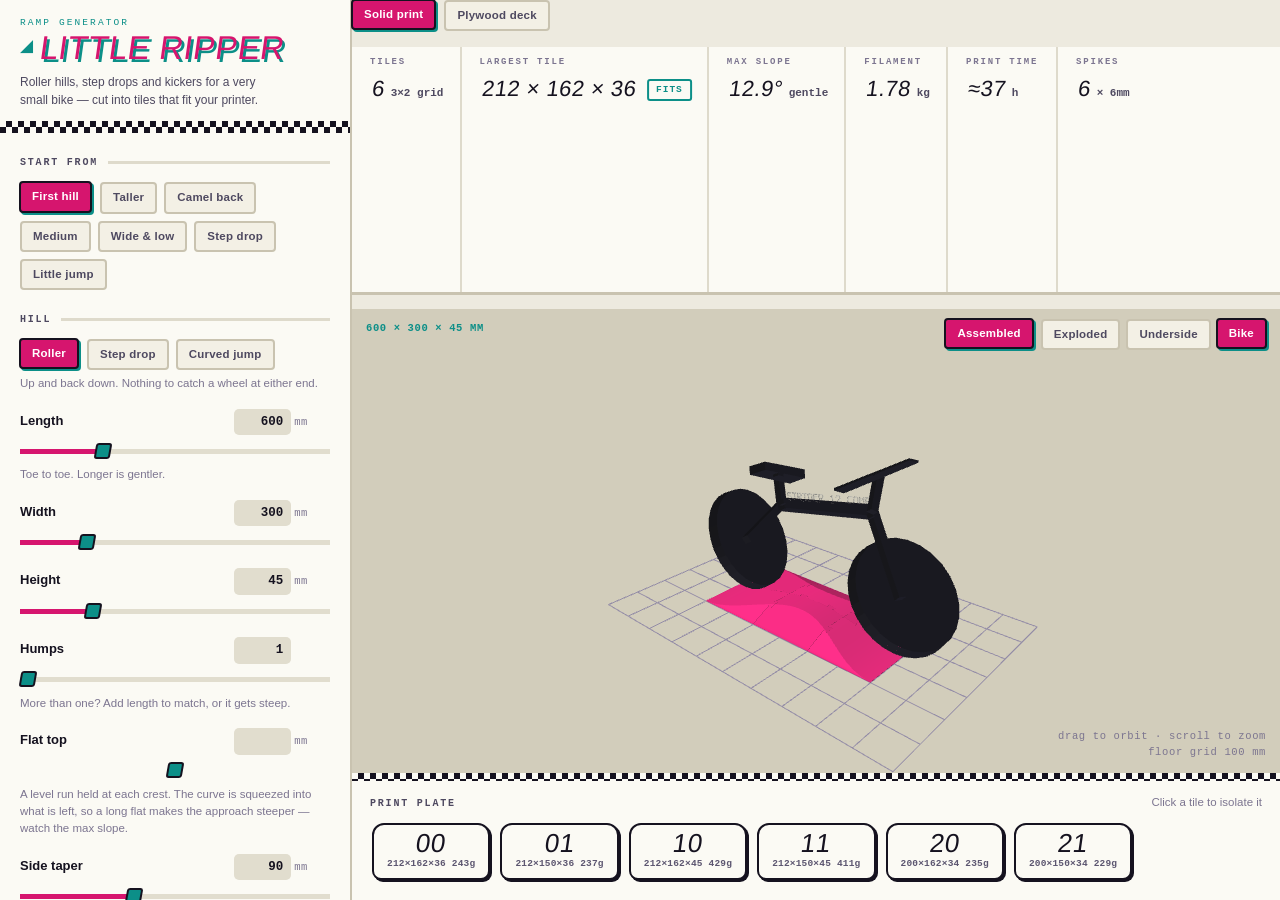
==== docs/index.html @ e75f7b28 "Tighten the joint to 0.12 mm, and save the medium setting Measured on a real print, which beats ever" ====
<!doctype html>
<html lang="en">
<head>
<meta charset="utf-8">
<meta name="viewport" content="width=device-width, initial-scale=1">
<meta name="description" content="Little Ripper: parametric generator for printable balance-bike ramps. Pick your printer, size the ramp, download the STLs.">
<meta name="color-scheme" content="light dark">
<title>Little Ripper &mdash; Ramp Generator</title>
<style>/* ---------------------------------------------------------------- tokens -- */
/* Late-80s freestyle BMX, not synthwave: Haro teal and hot magenta, checkers,
   splatter, heavy italic mastheads with a hard offset shadow. Dark mode is a
   night session under the lights. Light mode is the number plate -- bone white,
   hard black type, the same neons pulled down so they hold on a pale ground. */
:root {
  --ground:#EDEADF; --panel:#FBFAF4; --panel-2:#F3F0E5; --sunk:#E1DDCE;
  --line:#C9C3B0; --line-2:#DEDACB;
  --ink:#15121F; --ink-2:#4E4960; --ink-3:#7C7590;
  --accent:#D6156E; --accent-2:#FF2E88; --on-accent:#FFFFFF;
  --ice:#0C8F88; --zap:#9A6B00; --grape:#6B35D6;
  --ok:#0C8F88; --warn:#9A6B00; --crit:#C8102E;
  --vp-1:#E4E0D2; --vp-2:#D2CDBB;
  --grid:#948DA6;
  --plate:#FBFAF4; --plate-ink:#15121F; --plate-line:#15121F;
  --check-a:#15121F; --check-b:#FBFAF4;
  --shadow:0 2px 0 rgba(21,18,31,.16);
  --hard:3px 3px 0;
  --display:Impact,Haettenschweiler,"Arial Narrow Bold","Arial Black",
            "Franklin Gothic Bold",sans-serif;
  --mono:ui-monospace,SFMono-Regular,"SF Mono",Menlo,Consolas,"Liberation Mono",monospace;
  --sans:-apple-system,BlinkMacSystemFont,"Segoe UI",Roboto,"Helvetica Neue",Arial,sans-serif;
}
@media (prefers-color-scheme:dark) {
  :root:not([data-theme="light"]) {
    --ground:#0E0B18; --panel:#191430; --panel-2:#221B3D; --sunk:#120E22;
    --line:#332A55; --line-2:#251E42;
    --ink:#F2EFFA; --ink-2:#A79EC4; --ink-3:#7A7099;
    --accent:#FF2E88; --accent-2:#FF63A6; --on-accent:#15121F;
    --ice:#25E3D8; --zap:#FFE14D; --grape:#9B6BFF;
    --ok:#25E3D8; --warn:#FFE14D; --crit:#FF3B5C;
    --vp-1:#141026; --vp-2:#08060F;
    --grid:#2E5F6B;
    --plate:#F5F2E6; --plate-ink:#15121F; --plate-line:#15121F;
    --check-a:#FF2E88; --check-b:#25E3D8;
    --shadow:0 2px 0 rgba(0,0,0,.5);
  }
}
:root[data-theme="dark"] {
  --ground:#0E0B18; --panel:#191430; --panel-2:#221B3D; --sunk:#120E22;
  --line:#332A55; --line-2:#251E42;
  --ink:#F2EFFA; --ink-2:#A79EC4; --ink-3:#7A7099;
  --accent:#FF2E88; --accent-2:#FF63A6; --on-accent:#15121F;
  --ice:#25E3D8; --zap:#FFE14D; --grape:#9B6BFF;
  --ok:#25E3D8; --warn:#FFE14D; --crit:#FF3B5C;
  --vp-1:#141026; --vp-2:#08060F;
  --grid:#2E5F6B;
  --plate:#F5F2E6; --plate-ink:#15121F; --plate-line:#15121F;
  --check-a:#FF2E88; --check-b:#25E3D8;
  --shadow:0 2px 0 rgba(0,0,0,.5);
}
:root[data-theme="light"] {
  --ground:#EDEADF; --panel:#FBFAF4; --panel-2:#F3F0E5; --sunk:#E1DDCE;
  --line:#C9C3B0; --line-2:#DEDACB;
  --ink:#15121F; --ink-2:#4E4960; --ink-3:#7C7590;
  --accent:#D6156E; --accent-2:#FF2E88; --on-accent:#FFFFFF;
  --ice:#0C8F88; --zap:#9A6B00; --grape:#6B35D6;
  --ok:#0C8F88; --warn:#9A6B00; --crit:#C8102E;
  --vp-1:#E4E0D2; --vp-2:#D2CDBB;
  --grid:#948DA6;
  --plate:#FBFAF4; --plate-ink:#15121F; --plate-line:#15121F;
  --check-a:#15121F; --check-b:#FBFAF4;
  --shadow:0 2px 0 rgba(21,18,31,.16);
}

:root { color-scheme:light; }
@media (prefers-color-scheme:dark) { :root:not([data-theme="light"]) { color-scheme:dark; } }
:root[data-theme="dark"] { color-scheme:dark; }
:root[data-theme="light"] { color-scheme:light; }

* { box-sizing:border-box; }
body {
  margin:0; background:var(--ground); color:var(--ink);
  font-family:var(--sans); font-size:14px; line-height:1.5;
  -webkit-font-smoothing:antialiased;
}
:focus-visible { outline:2px solid var(--ice); outline-offset:2px; border-radius:2px; }

/* the checkered flag, used as a rule under the masthead and the plate header */
.checks, .brand::after, .plate::before {
  background-image:
    linear-gradient(45deg, var(--check-a) 25%, transparent 25% 75%, var(--check-a) 75%),
    linear-gradient(45deg, var(--check-a) 25%, transparent 25% 75%, var(--check-a) 75%);
  background-size:12px 12px;
  background-position:0 0, 6px 6px;
  background-color:var(--check-b);
}

/* ----------------------------------------------------------------- shell -- */
.app { display:grid; grid-template-columns:352px minmax(0,1fr); height:100dvh; }

.rail {
  background:var(--panel); border-right:2px solid var(--line);
  display:flex; flex-direction:column; min-height:0;
}
.rail-scroll { overflow-y:auto; flex:1; min-height:0; padding:0 20px 24px; }

.brand { padding:16px 20px 0; position:relative; }
.brand::after { content:""; display:block; height:12px; margin:12px -20px 0; }
.brand .eyebrow {
  margin:0; font-family:var(--mono); font-size:9.5px; letter-spacing:.22em;
  text-transform:uppercase; color:var(--ice);
}
.brand h1 {
  margin:1px 0 0; display:flex; align-items:center; gap:7px;
  font-weight:400; line-height:1;
}
.brand h1 .mark { color:var(--ice); font-size:17px; transform:translateY(-2px); }
.brand h1 .word {
  font-family:var(--display); font-size:33px; letter-spacing:.01em;
  text-transform:uppercase; color:var(--accent);
  transform:skewX(-8deg); display:inline-block;
  text-shadow:var(--hard) var(--ice);
}
.brand p:last-child {
  margin:9px 0 0; font-size:12px; color:var(--ink-2); max-width:36ch;
}

/* --------------------------------------------------------------- controls -- */
.group { margin-top:22px; }
.group > h2 {
  margin:0 0 12px; font-family:var(--mono); font-size:10px; font-weight:700;
  letter-spacing:.18em; text-transform:uppercase; color:var(--ink-2);
  display:flex; align-items:center; gap:10px;
}
.group > h2::after {
  content:""; flex:1; height:3px; background:var(--line-2);
}

.ctrl { display:grid; gap:6px; margin-bottom:16px; }
.ctrl-top { display:flex; align-items:baseline; justify-content:space-between; gap:10px; }
.ctrl-top label { font-size:13px; font-weight:600; color:var(--ink); }
.ctrl-val {
  font-family:var(--mono); font-size:12.5px; font-variant-numeric:tabular-nums;
  color:var(--ink-2); display:flex; align-items:baseline; gap:3px;
}
.ctrl-val input {
  width:4.6em; text-align:right; font:inherit; font-weight:700; color:var(--ink);
  background:var(--sunk); border:2px solid transparent; border-radius:5px;
  padding:2px 6px; -moz-appearance:textfield;
}
.ctrl-val input::-webkit-outer-spin-button,
.ctrl-val input::-webkit-inner-spin-button { -webkit-appearance:none; margin:0; }
.ctrl-val input:hover { border-color:var(--line); }
.ctrl-val input:focus { border-color:var(--ice); background:var(--panel); outline:none; }
.ctrl-val .u { color:var(--ink-3); font-size:10.5px; width:3.4em; letter-spacing:.04em; }

input[type=range] {
  -webkit-appearance:none; appearance:none; width:100%; height:20px;
  background:transparent; margin:0; cursor:ew-resize;
}
input[type=range]::-webkit-slider-runnable-track {
  height:5px; border-radius:0;
  background:linear-gradient(to right,var(--accent) var(--fill,50%),var(--sunk) var(--fill,50%));
}
input[type=range]::-moz-range-track { height:5px; background:var(--sunk); }
input[type=range]::-moz-range-progress { height:5px; background:var(--accent); }
input[type=range]::-webkit-slider-thumb {
  -webkit-appearance:none; width:16px; height:16px; margin-top:-6px; border-radius:3px;
  background:var(--ice); border:2px solid var(--ink); transform:skewX(-10deg);
}
input[type=range]::-moz-range-thumb {
  width:14px; height:14px; border-radius:3px; background:var(--ice);
  border:2px solid var(--ink);
}
.hint { font-size:11.5px; color:var(--ink-3); margin:-1px 0 0; }

/* ------------------------------------------------------- stickers / chips -- */
.chips { display:flex; flex-wrap:wrap; gap:7px; }
.chip {
  font:inherit; font-size:11.5px; font-weight:700; letter-spacing:.02em;
  padding:5px 11px; border-radius:4px; cursor:pointer;
  background:var(--panel-2); color:var(--ink-2);
  border:2px solid var(--line);
  transition:transform .08s, background .12s, color .12s, border-color .12s;
}
.chip:hover { background:var(--sunk); color:var(--ink); border-color:var(--ink-3); }
.chip[aria-pressed="true"] {
  background:var(--accent); border-color:var(--ink); color:var(--on-accent);
  box-shadow:2px 2px 0 var(--ice); transform:translate(-1px,-1px);
}

.chip.paint { font-size:11px; padding:5px 10px; }
.chip.paint[aria-pressed="true"] { box-shadow:2px 2px 0 var(--ink); transform:translate(-1px,-1px); }
.swatches { display:flex; gap:8px; flex-wrap:wrap; margin-top:8px; }
.swatch {
  width:27px; height:27px; border-radius:4px; cursor:pointer; padding:0;
  border:2px solid var(--ink); transform:skewX(-10deg);
}
.swatch[aria-pressed="true"] { box-shadow:2px 2px 0 var(--ice); transform:skewX(-10deg) translate(-1px,-1px); }

/* ------------------------------------------------------------------ main -- */
.main { display:grid; grid-template-rows:auto minmax(0,1fr) auto; min-width:0; min-height:0; }
/* Grid items default to min-width:auto, so a wide row of readouts or plates
   would push the whole page wider instead of scrolling inside itself. */
.readouts, .vp, .plate { min-width:0; }
.tiles { min-width:0; }

.readouts {
  display:flex; gap:0; flex-wrap:wrap; align-items:stretch;
  background:var(--panel); border-bottom:3px solid var(--line);
}
.ro { padding:9px 18px 11px; border-right:2px solid var(--line-2); min-width:0; }
.ro:last-child { border-right:0; }
.ro dt {
  font-family:var(--mono); font-size:9px; letter-spacing:.2em; text-transform:uppercase;
  color:var(--ink-3); margin:0 0 2px; font-weight:700;
}
.ro dd {
  margin:0; font-family:var(--display); font-size:22px; letter-spacing:.02em;
  white-space:nowrap; color:var(--ink); transform:skewX(-8deg);
  transform-origin:left bottom;
}
.ro dd .sub {
  font-family:var(--mono); font-size:11px; font-weight:700; color:var(--ink-2);
  letter-spacing:0; margin-left:6px; display:inline-block; transform:skewX(8deg);
}

.tag {
  display:inline-block; font-family:var(--mono); font-size:9.5px; font-weight:700;
  letter-spacing:.1em; text-transform:uppercase; padding:2px 7px; border-radius:3px;
  vertical-align:4px; margin-left:4px; transform:skewX(8deg); border:2px solid currentColor;
}
.tag.ok { color:var(--ok); }
.tag.warn { color:var(--warn); }
.tag.crit { color:var(--on-accent); background:var(--crit); border-color:var(--crit); }

/* -------------------------------------------------------------- viewport -- */
.vp { position:relative; background:linear-gradient(var(--vp-1),var(--vp-2)); min-height:0; }
.vp canvas { display:block; width:100%; height:100%; touch-action:none; }
.vp-tl, .vp-br {
  position:absolute; font-family:var(--mono); font-size:10.5px; color:var(--ink-3);
  pointer-events:none; font-variant-numeric:tabular-nums; letter-spacing:.06em;
}
.vp-tl { top:12px; left:14px; text-transform:uppercase; font-weight:700; color:var(--ice); }
.vp-br { bottom:12px; right:14px; text-align:right; }
.vp-modes { position:absolute; top:10px; right:12px; display:flex; gap:6px; }

/* ---------------------------------------------------------- number plates -- */
.plate {
  background:var(--panel); border-top:3px solid var(--line);
  padding:12px 18px 14px; position:relative;
}
.plate::before { content:""; position:absolute; inset:-3px 0 auto; height:8px; }
.plate-hd {
  display:flex; align-items:baseline; justify-content:space-between; gap:14px;
  margin:6px 0 10px;
}
.plate-hd h2 {
  margin:0; font-family:var(--mono); font-size:10px; letter-spacing:.18em;
  text-transform:uppercase; color:var(--ink-2); font-weight:700;
}
.plate-hd .note { font-size:11.5px; color:var(--ink-3); }
.tiles { display:flex; gap:10px; overflow-x:auto; padding:2px 2px 6px; }

/* a BMX race plate: bone rounded rectangle, hard black edge, big italic number */
.tile {
  flex:0 0 auto; text-align:center; cursor:pointer; font:inherit;
  background:var(--plate); border:2px solid var(--plate-line);
  border-radius:12px 12px 9px 9px;
  padding:5px 13px 7px; display:grid; gap:0; justify-items:center;
  box-shadow:2px 2px 0 var(--plate-line);
  transition:transform .08s, box-shadow .08s;
}
.tile:hover { transform:translate(-1px,-1px); box-shadow:3px 3px 0 var(--plate-line); }
.tile[aria-pressed="true"] {
  box-shadow:3px 3px 0 var(--accent); border-color:var(--accent);
  transform:translate(-1px,-1px);
}
.tile .n {
  font-family:var(--display); font-size:26px; line-height:1.02; color:var(--plate-ink);
  transform:skewX(-8deg); letter-spacing:.02em;
}
.tile .d {
  font-family:var(--mono); font-size:9.5px; font-weight:700; color:#5C5670;
  font-variant-numeric:tabular-nums; white-space:nowrap; letter-spacing:.02em;
}

/* --------------------------------------------------------------- buttons -- */
.actions { display:grid; gap:9px; margin-top:22px; }
.btn {
  font:inherit; font-size:12.5px; font-weight:700; letter-spacing:.03em;
  padding:10px 14px; border-radius:5px; cursor:pointer;
  border:2px solid var(--ink); background:var(--panel-2); color:var(--ink);
  display:flex; align-items:center; justify-content:center; gap:8px;
  box-shadow:2px 2px 0 var(--ink);
  transition:transform .08s, box-shadow .08s, background .12s;
}
.btn:hover { transform:translate(-1px,-1px); box-shadow:3px 3px 0 var(--ink); }
.btn:active { transform:translate(1px,1px); box-shadow:1px 1px 0 var(--ink); }
.btn.primary {
  background:var(--accent); color:var(--on-accent); border-color:var(--ink);
  box-shadow:2px 2px 0 var(--ice);
}
.btn.primary:hover { background:var(--accent-2); box-shadow:3px 3px 0 var(--ice); }
.btn .k {
  font-family:var(--mono); font-size:10px; opacity:.8; letter-spacing:.08em;
  text-transform:uppercase;
}

.foot { font-size:11px; color:var(--ink-3); margin:18px 0 0; line-height:1.55; }
.foot strong { color:var(--warn); }
.foot code {
  font-family:var(--mono); font-size:10.5px; background:var(--sunk);
  padding:1px 4px; border-radius:3px;
}

/* --------------------------------------------------------------- selects -- */
.select {
  width:100%; font:inherit; font-size:12.5px; font-weight:600; color:var(--ink);
  background:var(--panel-2); border:2px solid var(--line); border-radius:5px;
  padding:8px 10px; cursor:pointer;
}
.select:hover { border-color:var(--ink-3); }
.select:focus { border-color:var(--ice); outline:none; }
.ctrl-val .x { color:var(--ink-3); font-size:11px; padding:0 1px; }
.text-in {
  width:100%; font-family:var(--display); font-size:19px; letter-spacing:.04em;
  color:var(--accent); background:var(--sunk); border:2px solid var(--line);
  border-radius:5px; padding:5px 9px; text-transform:uppercase;
}
.text-in:focus { border-color:var(--ice); outline:none; background:var(--panel); }

/* ---------------------------------------------------------------- mobile -- */
@media (max-width:860px) {
  .app { grid-template-columns:1fr; height:auto; }
  .main { order:-1; height:auto; }
  .vp { height:52vh; min-height:300px; }
  .rail { border-right:0; border-top:3px solid var(--line); }
  .rail-scroll { overflow:visible; }
  .readouts { overflow-x:auto; flex-wrap:nowrap; }
  .ro { flex:0 0 auto; }
  .ro.push { margin-left:0; }
  /* the mode chips would sit on top of the dimension label up here */
  .vp-modes { top:auto; bottom:10px; left:12px; right:auto; flex-wrap:wrap; }
  .vp-br { display:none; }
  .brand h1 .word { font-size:29px; }
}
@media (prefers-reduced-motion:reduce) { * { transition:none !important; } }

.build-tabs { margin-bottom:2px; }
</style>
</head>
<body>
<div class="app">
  <aside class="rail">
    <div class="brand">
      <p class="eyebrow">Ramp Generator</p>
      <h1><span class="mark">&#9698;</span><span class="word">Little Ripper</span></h1>
      <p>Roller hills, step drops and kickers for a very small bike &mdash;
         cut into tiles that fit your printer.</p>
    </div>
    <div class="rail-scroll" id="controls"></div>
  </aside>

  <main class="main">
    <div class="chips build-tabs" id="build-tabs">
      <button class="chip" type="button" data-build="solid" aria-pressed="true">Solid print</button>
      <button class="chip" type="button" data-build="deck" aria-pressed="false">Plywood deck</button>
    </div>

    <dl class="readouts">
      <div class="ro"><dt id="ro-tiles-label">Tiles</dt><dd id="ro-tiles">&mdash;</dd></div>
      <div class="ro"><dt id="ro-largest-label">Largest tile</dt><dd id="ro-largest">&mdash;</dd></div>
      <div class="ro"><dt id="ro-slope-label">Max slope</dt><dd id="ro-slope">&mdash;</dd></div>
      <div class="ro"><dt>Filament</dt><dd id="ro-filament">&mdash;</dd></div>
      <div class="ro"><dt>Print time</dt><dd id="ro-time">&mdash;</dd></div>
      <div class="ro"><dt id="ro-spikes-label">Spikes</dt><dd id="ro-spikes">&mdash;</dd></div>
    </dl>

    <div class="vp" id="vp">
      <canvas id="vp-canvas"></canvas>
      <div class="vp-tl" id="vp-dims"></div>
      <div class="vp-modes">
        <button class="chip" type="button" data-mode="assembled" aria-pressed="true">Assembled</button>
        <button class="chip" type="button" data-mode="exploded" aria-pressed="false">Exploded</button>
        <button class="chip" type="button" data-mode="underside" aria-pressed="false">Underside</button>
        <button class="chip" type="button" id="bike-toggle" aria-pressed="true">Bike</button>
      </div>
      <div class="vp-br">drag to orbit &middot; scroll to zoom<br>floor grid 100 mm</div>
    </div>

    <section class="plate">
      <div class="plate-hd">
        <h2>Print plate</h2>
        <span class="note" id="plate-note"></span>
      </div>
      <div class="tiles" id="tiles"></div>
    </section>
  </main>
</div>

<script>// ============================================================================
//  geom.js -- the bikeramp.scad model, reimplemented as a mesh generator.
//
//  The tile is a solid between two height fields over a polygonal footprint, so
//  it needs no CSG. Mesh the footprint on a grid whose lines fall on every
//  dovetail, socket and profile kink; clip the few straddling cells against a
//  single half-plane each; split cells that straddle the fold in the surface;
//  then lift the result. Every cut is computed from geometry the neighbouring
//  cell shares, so the mesh stays watertight.
//
//  Two things are not height fields and are built directly: the socket wall,
//  which is lofted so its bore can follow a helix, and the spike itself.
//
//  Runs in node (module.exports) and in the browser (window.BikeRamp).
// ============================================================================
(function (root) {
  'use strict';

  var DEFAULTS = {
    shape: 'roller',   // 'roller' | 'drop' | 'kicker'
    deck: 150,         // drop only: flat run before the edge
    hillLength: 600, hillWidth: 300, hillHeight: 45, humps: 1,
    bevelRun: 90, edgeLip: 1.2,
    bedX: 250, bedY: 250,      // usable bed, after edge margin
    tabDepth: 12, tabNeck: 18, tabTip: 26, fit: 0.12, minTabH: 10,
    spikeLen: 0,       // ground spike protrusion, mm. 0 = no spike mounts
    flow: 8,           // average volumetric throughput, mm^3/s -- see estimate()
    decal: 'none',     // 'none' | 'text' | 'checker' | 'both'
    decalText: 'LITTLE RIPPER',
    decalRelief: 1.2,  // how far the decal stands proud of the flank, mm
    cell: 8,           // coarsest mesh cell, mm. Refined automatically below
    chord: 0.05        // most a flat facet may sag below the true surface, mm
  };

  // Screw-in ground spikes. The socket carries a real matching thread: its wall
  // is lofted rather than extruded, so the bore radius can follow the helix
  // while its rim still lands exactly on the plan polygon.
  var SPIKE = {
    socketDepth: 11, gon: 24,
    roof: 5,           // material left between socket ceiling and riding surface
    scan: 10,          // grid the tile is searched on for its thickest point
    inset: 30,         // keep clear of tile edges and their dovetails

    minor: 6.5, major: 7.45,       // spike thread: root and crest radius
    clear: 0.25,                   // radial clearance, spike to socket
    pitch: 3.0, studH: 10, lead: 2.5,
    threadLead: 1.5,   // plain bore at the mouth, to start the screw
    threadRelief: 1.5, // plain bore at the far end, so the ceiling closes flat

    chamfer: 1.5, flangeR: 9.0, flangeH: 1.5, coneR: 7.5, tipR: 0.6,
    seg: 72, zStep: 0.25
  };
  // The socket is the spike's own profile pushed out by the clearance, so the
  // two forms are identical and mate at every point.
  SPIKE.socketCrestR = SPIKE.minor + SPIKE.clear;   // bore at its tightest
  SPIKE.socketR      = SPIKE.major + SPIKE.clear;   // groove, and the plain bore

  function threadCrest(th, z) {
    var u = z / SPIKE.pitch - th / (2 * Math.PI);
    u -= Math.floor(u);
    return 1 - Math.abs(2 * u - 1);       // symmetric, so handedness cannot bite
  }
  // Material radius on the spike's stud, tapering out over the first turn so
  // the screw starts easily.
  function spikeRadius(th, z) {
    return SPIKE.minor + (SPIKE.major - SPIKE.minor) *
           Math.min(1, z / SPIKE.lead) * threadCrest(th, z);
  }
  // Bore radius on the socket wall. Plain at both ends so the rim and the
  // ceiling land exactly on the plan polygon.
  function socketRadius(th, z) {
    if (z <= SPIKE.threadLead || z >= SPIKE.socketDepth - SPIKE.threadRelief)
      return SPIKE.socketR;
    return SPIKE.socketCrestR +
           (SPIKE.socketR - SPIKE.socketCrestR) * threadCrest(th, z);
  }

  // --------------------------------------------------------------- decals ---
  // Raised graphics live on the side flanks only. Nothing goes on the riding
  // surface: a relief pattern under a 12" wheel is a bump and a trip edge.
  //
  // A blocky 5x7 stencil keeps every edge axis-aligned, so each one lands on a
  // mesh grid line exactly and the letters come out crisp rather than serrated.
  var FONT = {"A":[".###.","#...#","#...#","#####","#...#","#...#","#...#"],
    "B":["####.","#...#","####.","#...#","#...#","#...#","####."],
    "C":[".####","#....","#....","#....","#....","#....",".####"],
    "D":["####.","#...#","#...#","#...#","#...#","#...#","####."],
    "E":["#####","#....","####.","#....","#....","#....","#####"],
    "F":["#####","#....","####.","#....","#....","#....","#...."],
    "G":[".####","#....","#....","#..##","#...#","#...#",".####"],
    "H":["#...#","#...#","#####","#...#","#...#","#...#","#...#"],
    "I":["#####","..#..","..#..","..#..","..#..","..#..","#####"],
    "J":["####.","...#.","...#.","...#.","...#.","#..#.",".##.."],
    "K":["#...#","#..#.","##...","##...","#.#..","#..#.","#...#"],
    "L":["#....","#....","#....","#....","#....","#....","#####"],
    "M":["#...#","##.##","#.#.#","#...#","#...#","#...#","#...#"],
    "N":["#...#","##..#","#.#.#","#..##","#...#","#...#","#...#"],
    "O":[".###.","#...#","#...#","#...#","#...#","#...#",".###."],
    "P":["####.","#...#","#...#","####.","#....","#....","#...."],
    "Q":[".###.","#...#","#...#","#...#","#.#.#","#..#.",".##.#"],
    "R":["####.","#...#","#...#","####.","#.#..","#..#.","#...#"],
    "S":[".####","#....","#....",".###.","....#","....#","####."],
    "T":["#####","..#..","..#..","..#..","..#..","..#..","..#.."],
    "U":["#...#","#...#","#...#","#...#","#...#","#...#",".###."],
    "V":["#...#","#...#","#...#","#...#","#...#",".#.#.","..#.."],
    "W":["#...#","#...#","#...#","#...#","#.#.#","##.##","#...#"],
    "X":["#...#",".#.#.","..#..","..#..","..#..",".#.#.","#...#"],
    "Y":["#...#",".#.#.","..#..","..#..","..#..","..#..","..#.."],
    "Z":["#####","....#","...#.","..#..",".#...","#....","#####"],
    "0":[".###.","#..##","#.#.#","#.#.#","##..#","#...#",".###."],
    "1":["..#..",".##..","..#..","..#..","..#..","..#..",".###."],
    "2":[".###.","#...#","....#","...#.","..#..",".#...","#####"],
    "3":["####.","....#","....#",".###.","....#","....#","####."],
    "4":["#..#.","#..#.","#..#.","#####","...#.","...#.","...#."],
    "5":["#####","#....","####.","....#","....#","#...#",".###."],
    "6":[".###.","#....","####.","#...#","#...#","#...#",".###."],
    "7":["#####","....#","...#.","..#..",".#...",".#...",".#..."],
    "8":[".###.","#...#","#...#",".###.","#...#","#...#",".###."],
    "9":[".###.","#...#","#...#",".####","....#","....#",".###."],
    " ":[".....",".....",".....",".....",".....",".....","....."],
    "-":[".....",".....",".....","#####",".....",".....","....."],
    ".":[".....",".....",".....",".....",".....",".##..",".##.."],
    "'":["..#..","..#..",".....",".....",".....",".....","....."],
    "!":["..#..","..#..","..#..","..#..","..#..",".....","..#.."]};

  // Decal rectangles in (x, d) where d is distance in from the nearer side, so
  // one list serves both flanks and each reads the right way round from its own
  // side. Returned as [x0, d0, x1, d1].
  function decalRects(p) {
    if (p.decal === 'none' || p.bevelRun <= 0) return [];
    var out = [], L = p.hillLength, B = p.bevelRun;

    if (p.decal === 'checker' || p.decal === 'both') {
      // Two levels only, split either side of the flank: proud squares meet sunk
      // squares directly, with no strip of original surface between them.
      //
      // Butted exactly, four squares would meet at a point with alternating
      // heights, which no surface can close. So the proud squares alone are
      // grown a hair. They then bridge diagonally at each corner, the sunk ones
      // are held apart by that bridge, and the boundary stays a clean curve.
      // Proud squares are listed first, and the lookup takes the first match,
      // so the overlap resolves to proud.
      var sq = Math.max(6, Math.min(14, B * 0.11));
      var d0 = B * 0.08, n = Math.floor(L / sq);
      var pad = (L - n * sq) / 2, e = 0.15;
      var half = p.decalRelief / 2;
      var down = -Math.min(half, Math.max(0, profY(p, d0) - 0.6));
      // Grow the proud squares inward only -- clamped to the band, so its outer
      // edge stays a single clean rectangle. Letting them spill past it leaves
      // 0.15mm slivers of untouched flank along the border.
      var bx0 = pad, bx1 = pad + n * sq, bd0 = d0, bd1 = d0 + 2 * sq;
      var cl = function (v, lo, hi) { return Math.min(hi, Math.max(lo, v)); };
      var ups = [], dns = [], i, r;
      for (i = 0; i < n; i++)
        for (r = 0; r < 2; r++) {
          var a = pad + i * sq, b = d0 + r * sq;
          if ((i + r) % 2 === 0)
            ups.push([cl(a - e, bx0, bx1), cl(b - e, bd0, bd1),
                      cl(a + sq + e, bx0, bx1), cl(b + sq + e, bd0, bd1), half]);
          else
            dns.push([a, b, a + sq, b + sq, down]);
        }
      out = out.concat(ups, dns);
    }

    if (p.decal === 'text' || p.decal === 'both') {
      // One word per line. A single long line has to cross the joints, where
      // it gets trimmed away; stacked words make a compact block that sits
      // inside one tile.
      var words = String(p.decalText || '').toUpperCase().split(/\s+/)
        .map(function (w) {
          return w.split('').filter(function (c) { return FONT[c]; });
        })
        .filter(function (w) { return w.length; });
      if (!words.length) return finishRects(p, out);

      var span = textSpan(p), spanW = span[1] - span[0];
      var lo = p.decal === 'both' ? B * 0.36 : B * 0.26;
      var hiCap = B * 0.82;
      var gap = 2, nl = words.length;
      var rowsTot = nl * 7 + (nl - 1) * gap;
      var units = words.reduce(function (m, w) { return Math.max(m, w.length); }, 0) * 6 - 1;

      // Put the block over the tallest part of the joint-free run, not its
      // middle, and judge the room available from where the block actually
      // lands rather than from the whole run. Measuring the whole run means a
      // short ramp is judged by its toe, and the text sizes itself out of
      // existence -- which it did below about 500 mm.
      var peakX = span[0], peakH = -1, q;
      for (q = 0; q <= 40; q++) {
        var xq = span[0] + spanW * q / 40, hq = profX(p, xq);
        if (hq > peakH) { peakH = hq; peakX = xq; }
      }
      var roomFor = function (w) {
        var mid = Math.min(Math.max(peakX, span[0] + w / 2), span[1] - w / 2);
        var hmin = Infinity;
        for (var k = 0; k <= 12; k++)
          hmin = Math.min(hmin, profX(p, mid - w / 2 + w * k / 12));
        var dFold = B * Math.max(0, Math.min(1,
          (hmin - p.edgeLip) / Math.max(1e-6, p.hillHeight - p.edgeLip)));
        return { mid: mid, hi: Math.min(hiCap, dFold - 2) };
      };

      // A wide block reaches down the ramp towards the toe, where the flank is
      // too short to carry it. Shrinking the block pulls it back over the tall
      // part, which makes more room, which is self-correcting -- so walk the
      // size down and take the largest that actually fits.
      var pxA = Math.min((hiCap - lo) / rowsTot, spanW * 0.9 / units);
      var px = 0, hi = 0, mid = 0;
      for (q = 0; q < 24; q++) {
        var trial = pxA * Math.pow(0.88, q);
        if (trial < 1.0) break;             // finer than this will not print
        var rq = roomFor(units * trial);
        if (rq.hi - lo >= rowsTot * trial) { px = trial; hi = rq.hi; mid = rq.mid; break; }
      }
      if (px <= 0) return finishRects(p, out);

      var base = lo + ((hi - lo) - rowsTot * px) / 2;

      words.forEach(function (w, li) {
        var x0 = mid - ((w.length * 6 - 1) * px) / 2;
        var yl = base + (nl - 1 - li) * (7 + gap) * px;   // first word on top
        w.forEach(function (ch, k) {
          var rows = FONT[ch];
          for (var r = 0; r < 7; r++) {
            var run = -1;
            for (var c = 0; c <= 5; c++) {
              var on = c < 5 && rows[6 - r].charAt(c) === '#';
              if (on && run < 0) run = c;
              if (!on && run >= 0) {
                // grow in x only: a diagonal neighbour then shares a real edge
                // instead of a point, without leaving a sliver between rows
                out.push([x0 + (k * 6 + run) * px - 0.15, yl + r * px,
                          x0 + (k * 6 + c) * px + 0.15,   yl + (r + 1) * px,
                          p.decalRelief]);
                run = -1;
              }
            }
          }
        });
      });
    }
    return finishRects(p, out);
  }

  // The widest run of hill that no joint interrupts, preferring the tallest --
  // lettering on a toe would be clamped flat by the riding surface.
  function textSpan(p) {
    var t = tiling(p), pad = p.tabDepth + 1.5, cuts = [0], i;
    for (i = 1; i < t.nx; i++) cuts.push(i * t.px - pad, i * t.px + pad);
    cuts.push(p.hillLength);
    var best = null;
    for (i = 0; i + 1 < cuts.length; i += 2) {
      var a = cuts[i], b = cuts[i + 1];
      if (b - a < 20) continue;
      var score = profX(p, (a + b) / 2);
      if (!best || score > best.score + 1e-9 ||
          (Math.abs(score - best.score) < 1e-9 && b - a > best.b - best.a))
        best = { a: a, b: b, score: score };
    }
    return best ? [best.a, best.b] : [0, p.hillLength];
  }

  function finishRects(p, out) {
    var B = p.bevelRun;
    // Keep decals out of the joint zone -- the seam itself and the dovetail
    // reach either side of it. Two reasons. Relief on a tab or in a socket
    // fouls the fit; and a block crossing the tile's plan boundary steps the
    // side wall by the relief at a single point, which is a T-junction. The
    // tiles are separate prints with clearance anyway, so a letter spanning a
    // joint would read as broken however it was meshed.
    var t = tiling(p), pad = p.tabDepth + 1.5, cutX = [], cutD = [], i;
    for (i = 1; i < t.nx; i++) cutX.push(i * t.px);
    for (i = 1; i < t.ny; i++) { cutD.push(i * t.py); cutD.push(p.hillWidth - i * t.py); }
    return trimRects(trimRects(out, cutX, 0, pad), cutD, 1, pad);
  }

  // Cut rectangles clear of each seam, dropping slivers.
  function trimRects(rects, cuts, axis, gap) {
    if (!cuts.length) return rects;
    var lo = axis ? 1 : 0, hi = axis ? 3 : 2, out = [];
    rects.forEach(function (r) {
      var parts = [r];
      cuts.forEach(function (c) {
        var next = [];
        parts.forEach(function (q) {
          if (q[hi] <= c - gap || q[lo] >= c + gap) { next.push(q); return; }
          if (q[lo] < c - gap) { var a = q.slice(); a[hi] = c - gap; next.push(a); }
          if (q[hi] > c + gap) { var b = q.slice(); b[lo] = c + gap; next.push(b); }
        });
        parts = next;
      });
      parts.forEach(function (q) { if (q[hi] - q[lo] > 0.4) out.push(q); });
    });
    return out;
  }

  // Height added to the flank at (x,y). Zero everywhere else.
  // Blocks are held in (x, d), d being distance in from the nearer side. The
  // far flank is viewed from the opposite direction, where the run reads the
  // other way, so its lookup is mirrored along the length -- otherwise the
  // lettering comes out backwards on that side.
  function reliefAt(p, x, y) {
    var rects = p._decal;
    if (!rects || !rects.length) return 0;
    var far = y > p.hillWidth / 2;
    var d = far ? p.hillWidth - y : y;
    var u = far ? p.hillLength - x : x;
    for (var i = 0; i < rects.length; i++) {
      var r = rects[i];
      if (u >= r[0] && u <= r[2] && d >= r[1] && d <= r[3]) return r[4];
    }
    return 0;
  }

  // -------------------------------------------------------------- profile ---
  // Three lengthwise profiles. 'roller' comes back down to the ground; 'drop'
  // and 'kicker' both finish at full height, so the far end of the last tile is
  // a vertical face.
  function profX(p, x) {
    var H = p.hillHeight, lip = p.edgeLip, L = p.hillLength, h = H - lip;

    if (p.shape === 'drop') {
      // Smooth rise -- zero slope at the toe and at the deck -- then flat to
      // the edge, where it simply stops.
      var rise = Math.max(1, L - Math.min(p.deck, L * 0.8));
      if (x >= rise) return H;
      var t = Math.min(1, Math.max(0, x / rise));
      return lip + h * 0.5 * (1 - Math.cos(Math.PI * t));
    }

    if (p.shape === 'kicker') {
      // Circular arc, tangent to the ground at the toe, steepest at the lip.
      if (h < 0.01) return lip;
      var R = (L * L + h * h) / (2 * h);
      var xx = Math.min(Math.max(x, 0), L);
      return lip + R - Math.sqrt(Math.max(0, R * R - xx * xx));
    }

    // Roller: a raised cosine, optionally held at its peak to give a flat top.
    // Holding rather than stretching keeps the toe shape and the approach curve
    // intact -- the cosine is simply compressed into what length is left, so a
    // longer flat makes the sides steeper rather than changing their character.
    var lam = L / Math.max(1, p.humps);
    var c = Math.min(Math.max(0, p.crestFlat || 0), lam * 0.8);
    var w = lam - c, u = x - Math.floor(x / lam) * lam;
    var ue = u < w / 2 ? u : (u > w / 2 + c ? u - c : w / 2);
    return lip + h / 2 * (1 - Math.cos(2 * Math.PI * ue / w));
  }
  function profY(p, y) {
    if (p.bevelRun <= 0) return p.hillHeight;
    var t = Math.min(1, Math.max(0, Math.min(y, p.hillWidth - y) / p.bevelRun));
    return p.edgeLip + (p.hillHeight - p.edgeLip) * t;
  }
  function flankAt(p, x, y) { return profY(p, y) + reliefAt(p, x, y); }
  function hAt(p, x, y) { return Math.min(profX(p, x), flankAt(p, x, y)); }
  // Surface height for a piece that carries one relief value throughout.
  function topOf(p, rel, x, y) { return Math.min(profX(p, x), profY(p, y) + rel); }

  // Steepest gradient the rider meets. For a kicker that is the lip, i.e. the
  // takeoff angle; for a drop it is the approach, not the edge itself.
  function maxSlopeDeg(p) {
    var L = p.hillLength, h = p.hillHeight - p.edgeLip, t;
    if (p.shape === 'drop') {
      t = Math.PI * h / (2 * Math.max(1, L - Math.min(p.deck, L * 0.8)));
    } else if (p.shape === 'kicker') {
      if (h < 0.01) return 0;
      var R = (L * L + h * h) / (2 * h);
      t = L / Math.max(1e-9, R - h);
    } else {
      // the cosine is squeezed into (wavelength - flat), so it steepens
      var lam2 = L / Math.max(1, p.humps);
      var c2 = Math.min(Math.max(0, p.crestFlat || 0), lam2 * 0.8);
      t = Math.PI * h / Math.max(1e-9, lam2 - c2);
    }
    return Math.atan(t) * 180 / Math.PI;
  }

  // A flat facet sags below a curved surface by about h''*cell^2/8, so pick the
  // cell from the sharpest curvature in the profile. A long gentle hill stays
  // coarse and fast; a short steep one refines itself.
  function meshCell(p) {
    var e = p.hillLength / 400, k = 0;
    for (var i = 1; i < 400; i++) {
      var x = i * p.hillLength / 400;
      var d2 = Math.abs(profX(p, x + e) - 2 * profX(p, x) + profX(p, x - e)) / (e * e);
      if (d2 > k) k = d2;
    }
    if (k < 1e-9) return p.cell;
    return Math.max(1.5, Math.min(p.cell, Math.sqrt(8 * p.chord / k)));
  }

  // --------------------------------------------------------------- tiling ---
  // Tiles carry a dovetail past their nominal pitch, so the printable span is
  // the bed less one tab. Beds are often oblong (a MK4 is 250x210), so try the
  // tile grid both ways round and keep whichever needs fewer plates.
  function tiling(p) {
    var bx = Math.max(1, p.bedX - p.tabDepth), by = Math.max(1, p.bedY - p.tabDepth);
    var fit = function (a, b) {
      return [Math.max(1, Math.ceil(p.hillLength / a)), Math.max(1, Math.ceil(p.hillWidth / b))];
    };
    var a = fit(bx, by), b = fit(by, bx);
    var turn = b[0] * b[1] < a[0] * a[1];
    var n = turn ? b : a;
    return { nx: n[0], ny: n[1], px: p.hillLength / n[0], py: p.hillWidth / n[1],
             turned: turn };
  }

  function nTabs(span) { return Math.max(1, Math.round(span / 120)); }
  function tabOffsets(span) {
    var n = nTabs(span), out = [];
    for (var k = 0; k < n; k++) out.push((k + 0.5) * span / n);
    return out;
  }
  // Dovetails on a seam at constant x, positioned along y (and vice versa).
  // Skipped where the hill is too thin to make a useful tab.
  function xseamTabs(p, xs, y0, span) {
    return tabOffsets(span).map(function (t) { return y0 + t; })
      .filter(function (q) { return hAt(p, xs, q) >= p.minTabH; });
  }
  function yseamTabs(p, ys, x0, span) {
    return tabOffsets(span).map(function (t) { return x0 + t; })
      .filter(function (q) { return hAt(p, q, ys) >= p.minTabH; });
  }

  // ------------------------------------------------------------- dovetail ---
  function lineIntersect(a, b) {
    var d = a[2] * b[3] - a[3] * b[2];
    var s = ((b[0] - a[0]) * b[3] - (b[1] - a[1]) * b[2]) / d;
    return [a[0] + a[2] * s, a[1] + a[3] * s];
  }
  // Offset a CCW convex polygon outward by g (OpenSCAD's offset(delta=g)).
  function offsetConvexCCW(pts, g) {
    var n = pts.length, lines = [], i;
    for (i = 0; i < n; i++) {
      var a = pts[i], b = pts[(i + 1) % n];
      var dx = b[0] - a[0], dy = b[1] - a[1], L = Math.hypot(dx, dy);
      lines.push([a[0] + (dy / L) * g, a[1] - (dx / L) * g, dx, dy]);
    }
    var out = [];
    for (i = 0; i < n; i++) out.push(lineIntersect(lines[(i - 1 + n) % n], lines[i]));
    return out;
  }

  // A dovetail rooted on a seam. axis 'x' points +X, axis 'y' points +Y.
  // Vertices stay CCW; edges 0 and 2 are always the two slanted flanks.
  function dovetail(p, axis, rootCoord, centre, grow) {
    var n2 = p.tabNeck / 2, t2 = p.tabTip / 2, D = p.tabDepth;
    var pts = [[0, -n2], [D, -t2], [D, t2], [0, n2]];
    if (grow) pts = offsetConvexCCW(pts, grow);
    if (axis === 'y') pts = pts.map(function (q) { return [-q[1], q[0]]; });
    var ox = axis === 'x' ? rootCoord : centre;
    var oy = axis === 'x' ? centre : rootCoord;
    return pts.map(function (q) { return [q[0] + ox, q[1] + oy]; });
  }

  function feature(p, kind, axis, rootCoord, centre, grow) {
    var poly = dovetail(p, axis, rootCoord, centre, grow);
    var xs = poly.map(function (q) { return q[0]; });
    var ys = poly.map(function (q) { return q[1]; });
    // The two flanks mirror across this axis; a grid line on it guarantees each
    // cell is cut by at most one of them.
    var splitAxis = axis === 'x' ? 'y' : 'x';
    var k = splitAxis === 'x' ? 0 : 1;
    var e0 = [poly[0], poly[1]], e2 = [poly[2], poly[3]];
    var m0 = (e0[0][k] + e0[1][k]) / 2, m2 = (e2[0][k] + e2[1][k]) / 2;
    return {
      kind: kind, poly: poly,
      bbox: [Math.min.apply(null, xs), Math.min.apply(null, ys),
             Math.max.apply(null, xs), Math.max.apply(null, ys)],
      splitAxis: splitAxis, splitAt: centre,
      low: m0 < m2 ? e0 : e2,      // flank on the low side of splitAt
      high: m0 < m2 ? e2 : e0
    };
  }

  // ------------------------------------------------------ tile footprint ----
  function tileFeatures(p, t, i, j) {
    var f = [], x0 = i * t.px, x1 = (i + 1) * t.px, y0 = j * t.py, y1 = (j + 1) * t.py;
    if (i < t.nx - 1) xseamTabs(p, x1, y0, t.py).forEach(function (c) {
      f.push(feature(p, 'tab', 'x', x1, c, 0)); });
    if (j < t.ny - 1) yseamTabs(p, y1, x0, t.px).forEach(function (c) {
      f.push(feature(p, 'tab', 'y', y1, c, 0)); });
    if (i > 0) xseamTabs(p, x0, y0, t.py).forEach(function (c) {
      f.push(feature(p, 'socket', 'x', x0, c, p.fit)); });
    if (j > 0) yseamTabs(p, y0, x0, t.px).forEach(function (c) {
      f.push(feature(p, 'socket', 'y', y0, c, p.fit)); });
    return f;
  }

  // ----------------------------------------------------------- half-plane ---
  // Keep the side of directed edge a->b that the CCW interior is on (left),
  // or its complement when cutting a socket away.
  function clipHalf(poly, a, b, keepLeft) {
    if (!poly.length) return poly;
    var s = keepLeft ? 1 : -1;
    var side = function (q) {
      return s * ((b[0] - a[0]) * (q[1] - a[1]) - (b[1] - a[1]) * (q[0] - a[0]));
    };
    var out = [], n = poly.length;
    for (var i = 0; i < n; i++) {
      var c = poly[i], d = poly[(i + 1) % n], sc = side(c), sd = side(d);
      if (sc >= 0) out.push(c);
      if ((sc > 0 && sd < 0) || (sc < 0 && sd > 0)) {
        var u = sc / (sc - sd);
        out.push([c[0] + (d[0] - c[0]) * u, c[1] + (d[1] - c[1]) * u]);
      }
    }
    return out;
  }

  // -------------------------------------------------------- spike sockets ---
  function regularGon(cx, cy, r, n) {
    var pts = [];
    for (var k = 0; k < n; k++) {
      var a = 2 * Math.PI * k / n;
      pts.push([cx + r * Math.cos(a), cy + r * Math.sin(a)]);
    }
    return pts;                                   // CCW
  }

  function pointInConvex(q, poly) {
    for (var i = 0; i < poly.length; i++) {
      var a = poly[i], b = poly[(i + 1) % poly.length];
      if ((b[0] - a[0]) * (q[1] - a[1]) - (b[1] - a[1]) * (q[0] - a[0]) < 0) return false;
    }
    return true;
  }

  // One socket per tile, at the thickest point of the area that clears the tile
  // edges and their dovetails, scanned on a 10 mm grid. The toes are a
  // millimetre or two thick and get none -- the dovetails tie them to the tiles
  // that are pegged down.
  function spikeSpots(p, t, i, j) {
    if (!p.spikeLen) return [];
    var x0 = i * t.px + SPIKE.inset, x1 = (i + 1) * t.px - SPIKE.inset;
    var y0 = j * t.py + SPIKE.inset, y1 = (j + 1) * t.py - SPIKE.inset;
    if (x1 < x0 || y1 < y0) return [];

    var nx = Math.floor((x1 - x0) / SPIKE.scan), ny = Math.floor((y1 - y0) / SPIKE.scan);
    var best = null;
    for (var a = 0; a <= nx; a++) {
      for (var b = 0; b <= ny; b++) {
        var x = x0 + a * SPIKE.scan, y = y0 + b * SPIKE.scan, h = hAt(p, x, y);
        if (!best || h > best[2] + 1e-9) best = [x, y, h];
      }
    }
    return best && best[2] >= SPIKE.socketDepth + SPIKE.roof ? [[best[0], best[1]]] : [];
  }

  function pocketsFor(p, t, i, j) {
    return spikeSpots(p, t, i, j).map(function (c) {
      var poly = regularGon(c[0], c[1], SPIKE.socketR, SPIKE.gon);
      var xs = poly.map(function (q) { return q[0]; });
      var ys = poly.map(function (q) { return q[1]; });
      var edges = poly.map(function (a, k) {
        var b = poly[(k + 1) % poly.length];
        return { a: a, b: b,
                 box: [Math.min(a[0], b[0]), Math.min(a[1], b[1]),
                       Math.max(a[0], b[0]), Math.max(a[1], b[1])] };
      });
      return {
        poly: poly, edges: edges, depth: SPIKE.socketDepth, c: c,
        bbox: [Math.min.apply(null, xs), Math.min.apply(null, ys),
               Math.max.apply(null, xs), Math.max.apply(null, ys)]
      };
    });
  }

  // ------------------------------------------------------------- crease -----
  // h is min(profX, profY), so the surface folds along the curve where the two
  // are equal. A flat triangle cannot span that fold, and because the fold runs
  // diagonally to the grid it comes out serrated. Split every straddling cell
  // along it: each half then lies on one smooth branch.
  //
  // The cut point on a shared edge is interpolated from that edge's endpoints
  // alone, so the neighbouring cell computes an identical point and the surface
  // stays closed.
  function splitAtCrease(p, poly, rel) {
    var g = poly.map(function (q) { return profX(p, q[0]) - (profY(p, q[1]) + rel); });
    var pos = false, neg = false, i, j;
    for (i = 0; i < g.length; i++) {
      if (g[i] > 0) pos = true;
      if (g[i] < 0) neg = true;
    }
    if (!pos || !neg) return null;

    var A = [], B = [];
    for (i = 0; i < poly.length; i++) {
      j = (i + 1) % poly.length;
      if (g[i] >= 0) A.push(poly[i]);
      if (g[i] <= 0) B.push(poly[i]);
      if ((g[i] > 0 && g[j] < 0) || (g[i] < 0 && g[j] > 0)) {
        var t = g[i] / (g[i] - g[j]);
        var c = [poly[i][0] + (poly[j][0] - poly[i][0]) * t,
                 poly[i][1] + (poly[j][1] - poly[i][1]) * t];
        A.push(c); B.push(c);
      }
    }
    // Validate rather than predict: a vertex sitting exactly on the fold, or a
    // fold that doubles back inside one cell, both break a crossing count. If
    // the two halves do not tile the original, leave the cell alone.
    if (A.length < 3 || B.length < 3) return null;
    var ar = Math.abs(area(poly));
    if (Math.abs(Math.abs(area(A)) + Math.abs(area(B)) - ar) > 1e-6 * (ar + 1))
      return null;
    return [A, B];
  }

  // A vertex landing exactly on a cut line gets emitted by both the clip and
  // the split, leaving a repeated point that fans out into a zero-area
  // triangle. Harmless to a slicer, but it puts four faces on an edge and makes
  // the mesh non-manifold, so drop repeats before building anything.
  function dedupe(poly) {
    var Q = 1e4, out = [], i;
    var same = function (a, b) {
      return Math.round(a[0] * Q) === Math.round(b[0] * Q) &&
             Math.round(a[1] * Q) === Math.round(b[1] * Q);
    };
    for (i = 0; i < poly.length; i++)
      if (!out.length || !same(out[out.length - 1], poly[i])) out.push(poly[i]);
    while (out.length > 1 && same(out[0], out[out.length - 1])) out.pop();
    return out;
  }

  function area(poly) {
    var a = 0;
    for (var i = 0; i < poly.length; i++) {
      var b = poly[(i + 1) % poly.length];
      a += poly[i][0] * b[1] - b[0] * poly[i][1];
    }
    return a / 2;
  }

  // ---------------------------------------------------------- grid lines ----
  function gridLines(lo, hi, critical, cell) {
    var vals = critical.filter(function (v) { return v > lo + 1e-9 && v < hi - 1e-9; });
    vals.push(lo, hi);
    vals.sort(function (a, b) { return a - b; });
    var uniq = [vals[0]];
    for (var i = 1; i < vals.length; i++)
      if (vals[i] - uniq[uniq.length - 1] > 1e-7) uniq.push(vals[i]);
    var out = [uniq[0]];
    for (i = 1; i < uniq.length; i++) {
      var a = uniq[i - 1], b = uniq[i], n = Math.max(1, Math.ceil((b - a) / cell));
      for (var k = 1; k <= n; k++) out.push(a + (b - a) * k / n);
    }
    return out;
  }

  // ---------------------------------------------------------------- mesh ----
  function tileMesh(p, t, i, j) {
    var feats = tileFeatures(p, t, i, j);
    var rx0 = i * t.px, rx1 = (i + 1) * t.px, ry0 = j * t.py, ry1 = (j + 1) * t.py;

    var bx0 = rx0, bx1 = rx1, by0 = ry0, by1 = ry1;
    feats.forEach(function (f) {
      if (f.kind !== 'tab') return;
      bx0 = Math.min(bx0, f.bbox[0]); by0 = Math.min(by0, f.bbox[1]);
      bx1 = Math.max(bx1, f.bbox[2]); by1 = Math.max(by1, f.bbox[3]);
    });

    var pockets = pocketsFor(p, t, i, j);
    var cx = [rx0, rx1], cy = [ry0, ry1];
    feats.forEach(function (f) {
      f.poly.forEach(function (q) { cx.push(q[0]); cy.push(q[1]); });
      (f.splitAxis === 'x' ? cx : cy).push(f.splitAt);
    });
    // A line on every socket vertex leaves each cell crossed by at most one of
    // its edges, so the same single-half-plane split works here too.
    pockets.forEach(function (pk) {
      pk.poly.forEach(function (q) { cx.push(q[0]); cy.push(q[1]); });
    });
    // and on the kinks in the profiles themselves
    if (p.bevelRun > 0) { cy.push(p.bevelRun); cy.push(p.hillWidth - p.bevelRun); }
    // decal blocks are axis-aligned, so a line on each edge makes them crisp
    if (p._decal) p._decal.forEach(function (r) {
      cx.push(r[0], r[2], p.hillLength - r[0], p.hillLength - r[2]);
      cy.push(r[1], r[3], p.hillWidth - r[1], p.hillWidth - r[3]);
    });
    if (p.shape === 'drop')
      cx.push(p.hillLength - Math.min(p.deck, p.hillLength * 0.8));
    var xs = gridLines(bx0, bx1, cx, p.cell);
    var ys = gridLines(by0, by1, cy, p.cell);
    // Split at the fold for every relief in play -- flat, proud and sunk.
    var levels = [0];
    (p._decal || []).forEach(function (r) {
      if (levels.indexOf(r[4]) < 0) levels.push(r[4]);
    });

    var pieces = [];
    for (var a = 0; a < xs.length - 1; a++) {
      for (var b = 0; b < ys.length - 1; b++) {
        var x0 = xs[a], x1 = xs[a + 1], y0 = ys[b], y1 = ys[b + 1];
        var mx = (x0 + x1) / 2, my = (y0 + y1) / 2;
        var poly = [[x0, y0], [x1, y0], [x1, y1], [x0, y1]];
        var inside = mx > rx0 && mx < rx1 && my > ry0 && my < ry1;

        for (var k = 0; k < feats.length; k++) {
          var f = feats[k];
          if (mx < f.bbox[0] || mx > f.bbox[2] || my < f.bbox[1] || my > f.bbox[3]) continue;
          var hi = (f.splitAxis === 'x' ? mx : my) > f.splitAt;
          var e = hi ? f.high : f.low;
          if (f.kind === 'tab') { inside = true; poly = clipHalf(poly, e[0], e[1], true); }
        }
        if (!inside) continue;
        for (k = 0; k < feats.length; k++) {
          var g = feats[k];
          if (g.kind !== 'socket') continue;
          if (mx < g.bbox[0] || mx > g.bbox[2] || my < g.bbox[1] || my > g.bbox[3]) continue;
          var hi2 = (g.splitAxis === 'x' ? mx : my) > g.splitAt;
          poly = clipHalf(poly, (hi2 ? g.high : g.low)[0], (hi2 ? g.high : g.low)[1], false);
        }
        if (poly.length < 3) continue;

        var floor = 0, split = null;
        for (k = 0; k < pockets.length; k++) {
          var pk = pockets[k];
          if (mx < pk.bbox[0] || mx > pk.bbox[2] || my < pk.bbox[1] || my > pk.bbox[3])
            continue;
          var cross = pk.edges.filter(function (e) {
            return mx > e.box[0] && mx < e.box[2] && my > e.box[1] && my < e.box[3];
          });
          if (cross.length === 1) { split = { e: cross[0], d: pk.depth }; }
          else if (pointInConvex([mx, my], pk.poly)) { floor = pk.depth; }
          break;
        }

        // Grid lines sit on every decal edge, so a cell is wholly in or out of
        // each block and its centre settles the relief for the whole piece.
        var rel = reliefAt(p, mx, my);
        // Split at the fold for *every* relief level in play, not just this
        // cell's. Near the toes the fold runs through the decal bands, and if
        // each cell split only at its own fold two neighbours would cut their
        // shared edge in different places and tear the mesh open.
        var push = function (q, fl) {
          if (q.length < 3) return;
          var work = [q];
          levels.forEach(function (lv) {
            var next = [];
            work.forEach(function (w) {
              var halves = splitAtCrease(p, w, lv);
              if (!halves) { next.push(w); return; }
              if (halves[0].length >= 3) next.push(halves[0]);
              if (halves[1].length >= 3) next.push(halves[1]);
            });
            work = next;
          });
          work.forEach(function (w) {
            var c = dedupe(w);
            if (c.length >= 3) pieces.push({ poly: c, floor: fl, rel: rel });
          });
        };

        if (split) {
          push(clipHalf(poly, split.e.a, split.e.b, true), split.d);
          push(clipHalf(poly, split.e.a, split.e.b, false), 0);
        } else {
          push(poly, floor);
        }
      }
    }
    return buildSolid(p, pieces, pockets, levels.slice().sort(function (a, b) { return a - b; }));
  }

  // Lift each plan piece onto the height field over its own floor, cap the
  // underside, and wall in whatever a neighbour does not cover: the outside of
  // the tile from floor to surface, and the step wherever two floors differ.
  function buildSolid(p, pieces, pockets, levels) {
    var tris = [], edges = new Map(), Q = 1e4;
    var key = function (x, y) { return Math.round(x * Q) + ':' + Math.round(y * Q); };

    // A triangle with a repeated vertex -- a fan over a duplicated point, a wall
    // whose two heights coincide -- carries an edge and its reverse, so it
    // cancels against itself and can be dropped. Test for that, not for small
    // area: a genuinely thin sliver has three live edges, and deleting it tears
    // a hole in the surface.
    function tri(ax, ay, az, bx, by, bz, cx2, cy2, cz) {
      var q = function (v) { return Math.round(v * 1e4); };
      var A = q(ax) + ',' + q(ay) + ',' + q(az);
      var Bv = q(bx) + ',' + q(by) + ',' + q(bz);
      var C = q(cx2) + ',' + q(cy2) + ',' + q(cz);
      if (A === Bv || Bv === C || C === A) return;
      tris.push(ax, ay, az, bx, by, bz, cx2, cy2, cz);
    }
    // Vertical quad along a->b. Interior lies left of a->b, so this faces out.
    function wall(a, b, za0, zb0, za1, zb1) {
      tri(a[0], a[1], za0, b[0], b[1], zb0, b[0], b[1], zb1);
      tri(a[0], a[1], za0, b[0], b[1], zb1, a[0], a[1], za1);
    }

    // Which socket, if either, this plan edge runs along.
    // Grid lines cut the polygon edges into sub-segments whose ends sit on a
    // chord, inside the circumradius -- so test the whole boundary band, not
    // just the vertices. Getting this wrong leaves some of the rim extruded
    // flat and some lofted, which tears the mesh open.
    function pocketOn(a, b) {
      if (!pockets) return null;
      var inner = SPIKE.socketR * Math.cos(Math.PI / SPIKE.gon) - 0.05;
      var outer = SPIKE.socketR + 0.05;
      var on = function (q, c) {
        var d = Math.hypot(q[0] - c[0], q[1] - c[1]);
        return d >= inner && d <= outer;
      };
      for (var k = 0; k < pockets.length; k++)
        if (on(a, pockets[k].c) && on(b, pockets[k].c)) return pockets[k];
      return null;
    }

    // The socket wall, lofted instead of extruded: each plan point is pushed
    // along its own radius by however much the thread differs from the plain
    // bore. That offset is zero at both ends, so the rim and the ceiling still
    // land exactly on the plan polygon and the mesh stays one closed body.
    function threadWall(pk, a, b, z0, z1) {
      var c = pk.c;
      var ta = Math.atan2(a[1] - c[1], a[0] - c[0]);
      var tb = Math.atan2(b[1] - c[1], b[0] - c[0]);
      var ua = [Math.cos(ta), Math.sin(ta)], ub = [Math.cos(tb), Math.sin(tb)];
      var at = function (q, u, th, z) {
        var d = socketRadius(th, z) - SPIKE.socketR;
        return [q[0] + u[0] * d, q[1] + u[1] * d];
      };
      var zs = [z0], z;
      for (z = z0 + SPIKE.zStep; z < z1 - 1e-9; z += SPIKE.zStep) zs.push(z);
      zs.push(z1);
      for (var k = 0; k < zs.length - 1; k++) {
        var lo = zs[k], hi = zs[k + 1];
        var a0 = at(a, ua, ta, lo), b0 = at(b, ub, tb, lo);
        var a1 = at(a, ua, ta, hi), b1 = at(b, ub, tb, hi);
        tri(a0[0], a0[1], lo, b0[0], b0[1], lo, b1[0], b1[1], hi);
        tri(a0[0], a0[1], lo, b1[0], b1[1], hi, a1[0], a1[1], hi);
      }
    }

    pieces.forEach(function (pc) {
      var poly = pc.poly, f = pc.floor, rel = pc.rel || 0, n = poly.length, i;
      var h = poly.map(function (q) { return topOf(p, rel, q[0], q[1]); });
      // A colour skin's underside follows the flank rather than lying flat, so
      // the floor can be given as a relief level instead of a plane.
      var fr = pc.floorRel;
      var bot = poly.map(function (q) {
        return fr === undefined ? f : topOf(p, fr, q[0], q[1]);
      });
      for (i = 1; i < n - 1; i++) {
        tri(poly[0][0], poly[0][1], h[0],
            poly[i][0], poly[i][1], h[i],
            poly[i + 1][0], poly[i + 1][1], h[i + 1]);                 // surface
        tri(poly[0][0], poly[0][1], bot[0],
            poly[i + 1][0], poly[i + 1][1], bot[i + 1],
            poly[i][0], poly[i][1], bot[i]);                           // underside
      }
      for (i = 0; i < n; i++) {
        var a = poly[i], b = poly[(i + 1) % n];
        var ka = key(a[0], a[1]), kb = key(b[0], b[1]);
        if (ka === kb) continue;
        var rev = kb + '|' + ka;
        if (edges.has(rev)) {
          var o = edges.get(rev);
          edges.delete(rev);
          if (Math.abs(o.f - f) > 1e-9) {          // socket wall
            var lo = f < o.f ? { a: a, b: b, f: f } : { a: o.a, b: o.b, f: o.f };
            var top = Math.max(f, o.f);
            var pk = pocketOn(lo.a, lo.b);
            if (pk) threadWall(pk, lo.a, lo.b, lo.f, top);
            else wall(lo.a, lo.b, lo.f, lo.f, top, top);
          }
          if (Math.abs(o.rel - rel) > 1e-9) {      // decal step, at the surface
            var hh = rel > o.rel ? { a: a, b: b } : { a: o.a, b: o.b };
            var loR = Math.min(rel, o.rel), hiR = Math.max(rel, o.rel);
            // Subdivide at every relief level in between. Where proud, sunk and
            // flat all meet along one line, the tall wall spans what the two
            // shorter ones cover between them; without the split its edge is a
            // T-junction against theirs and the surface will not close.
            var seq = [loR];
            for (var z = 0; z < levels.length; z++)
              if (levels[z] > loR + 1e-9 && levels[z] < hiR - 1e-9) seq.push(levels[z]);
            seq.push(hiR);
            for (z = 0; z + 1 < seq.length; z++)
              wall(hh.a, hh.b,
                   topOf(p, seq[z], hh.a[0], hh.a[1]), topOf(p, seq[z], hh.b[0], hh.b[1]),
                   topOf(p, seq[z + 1], hh.a[0], hh.a[1]),
                   topOf(p, seq[z + 1], hh.b[0], hh.b[1]));
          }
        } else edges.set(ka + '|' + kb, { a: a, b: b, f: f, rel: rel,
                                          fr: fr, ba: bot[i], bb: bot[(i + 1) % n] });
      }
    });

    edges.forEach(function (e) {
      var a = e.a, b = e.b, r = e.rel || 0;
      var z0 = e.fr === undefined ? e.f : e.ba, z1 = e.fr === undefined ? e.f : e.bb;
      wall(a, b, z0, z1, topOf(p, r, a[0], a[1]), topOf(p, r, b[0], b[1]));
    });
    return tris;
  }

  // ------------------------------------------------------- colour bodies ----
  // For AMS printing: a thin skin sitting just under the visible surface of one
  // relief level, following the flank. It overlaps the tile rather than being
  // cut from it -- a slicer resolves overlapping parts of one object in favour
  // of the later part, so the tile itself is unchanged and still prints alone.
  //
  // Top and bottom are the same height field at two levels, so where the riding
  // surface clamps the relief the skin closes to nothing on its own.
  function decalBody(p, t, i, j, rel, skin) {
    var all = p._decal || [];
    if (!all.some(function (r) { return Math.abs(r[4] - rel) < 1e-9; })) return [];
    // Grid lines come from *every* block, not just this level's. The proud
    // blocks are grown, and it is that sliver of overgrowth which holds diagonal
    // sunk squares apart -- without a line on it the two sunk cells meet at a
    // point and the body will not close.
    var foot = [];
    all.forEach(function (r) {
      foot.push([r[0], r[1], r[2], r[3]]);
      foot.push([p.hillLength - r[2], p.hillWidth - r[3],
                 p.hillLength - r[0], p.hillWidth - r[1]]);     // the far flank
    });

    var rx0 = i * t.px, rx1 = (i + 1) * t.px, ry0 = j * t.py, ry1 = (j + 1) * t.py;
    var cx = [rx0, rx1], cy = [ry0, ry1];
    foot.forEach(function (r) { cx.push(r[0], r[2]); cy.push(r[1], r[3]); });
    var xs = gridLines(rx0, rx1, cx, p.cell);
    var ys = gridLines(ry0, ry1, cy, p.cell);

    var pieces = [], a, b, k;
    for (a = 0; a < xs.length - 1; a++) {
      for (b = 0; b < ys.length - 1; b++) {
        var mx = (xs[a] + xs[a + 1]) / 2, my = (ys[b] + ys[b + 1]) / 2;
        // Ask the surface, not the block list. Proud blocks are grown and win
        // where they overlap sunk ones, so the raw lists would hand the sunk
        // body corners it does not actually own -- and corner-touching squares
        // are exactly what will not close.
        if (Math.abs(reliefAt(p, mx, my) - rel) > 1e-9) continue;
        var cell = [[xs[a], ys[b]], [xs[a + 1], ys[b]],
                    [xs[a + 1], ys[b + 1]], [xs[a], ys[b + 1]]];
        var work = [cell];
        [rel, rel - skin].forEach(function (lv) {
          var next = [];
          work.forEach(function (w) {
            var halves = splitAtCrease(p, w, lv);
            if (!halves) { next.push(w); return; }
            if (halves[0].length >= 3) next.push(halves[0]);
            if (halves[1].length >= 3) next.push(halves[1]);
          });
          work = next;
        });
        work.forEach(function (w) {
          var c = dedupe(w);
          if (c.length < 3) return;
          // Where the riding surface clamps the relief, top and bottom collapse
          // onto each other. The faces are not degenerate individually, they are
          // coincident, so nothing downstream catches them -- drop the piece.
          var gx = 0, gy = 0, q;
          for (q = 0; q < c.length; q++) { gx += c[q][0]; gy += c[q][1]; }
          gx /= c.length; gy /= c.length;
          if (topOf(p, rel, gx, gy) - topOf(p, rel - skin, gx, gy) < 1e-6) return;
          pieces.push({ poly: c, floor: 0, rel: rel, floorRel: rel - skin });
        });
      }
    }
    return buildSolid(p, pieces, null, [rel - skin, rel]);
  }

  // The distinct relief levels present, named, for multi-material export.
  function decalLevels(p) {
    var out = [], seen = {};
    (p._decal || []).forEach(function (r) {
      var k = r[4].toFixed(4);
      if (seen[k]) return;
      seen[k] = 1;
      out.push({ rel: r[4],
                 name: r[4] > p.decalRelief * 0.75 ? 'letters'
                     : r[4] > 0 ? 'checker_a' : 'checker_b' });
    });
    return out;
  }

  // ------------------------------------------------------------ measures ----
  function measure(tris) {
    var vol = 0, areaUp = 0, areaDown = 0, areaSide = 0;
    var lo = [Infinity, Infinity, Infinity], hi = [-Infinity, -Infinity, -Infinity];
    for (var i = 0; i < tris.length; i += 9) {
      var ax = tris[i], ay = tris[i + 1], az = tris[i + 2];
      var bx = tris[i + 3], by = tris[i + 4], bz = tris[i + 5];
      var cx = tris[i + 6], cy = tris[i + 7], cz = tris[i + 8];
      vol += (ax * (by * cz - cy * bz) - ay * (bx * cz - cx * bz)
              + az * (bx * cy - cx * by)) / 6;
      var ux = bx - ax, uy = by - ay, uz = bz - az;
      var vx = cx - ax, vy = cy - ay, vz = cz - az;
      var nx = uy * vz - uz * vy, ny = uz * vx - ux * vz, nz = ux * vy - uy * vx;
      var m = Math.hypot(nx, ny, nz);
      if (m > 0) {
        if (nz > 0.7 * m) areaUp += m / 2;
        else if (nz < -0.7 * m) areaDown += m / 2;
        else areaSide += m / 2;
      }
      for (var k = 0; k < 3; k++) {
        var v = [tris[i + k * 3], tris[i + k * 3 + 1], tris[i + k * 3 + 2]];
        for (var d = 0; d < 3; d++) {
          if (v[d] < lo[d]) lo[d] = v[d];
          if (v[d] > hi[d]) hi[d] = v[d];
        }
      }
    }
    return {
      volume: Math.abs(vol), areaUp: areaUp, areaDown: areaDown, areaSide: areaSide,
      size: [hi[0] - lo[0], hi[1] - lo[1], hi[2] - lo[2]], min: lo
    };
  }

  // Filament from the actual shell the slicer will lay down, not a flat fudge
  // factor: top/bottom skins over their own areas, perimeters over the walls,
  // infill through whatever volume is left.
  var PRINT = { layer: 0.28, topLayers: 10, botLayers: 4, walls: 3, lineW: 0.42,
                infill: 0.25, density: 1.24e-3, flow: 8, plateMins: 6, plates: 0 };

  // Time is extruded volume over an average throughput, plus a fixed cost per
  // plate for heat-up, levelling and purge. `flow` is the one number that
  // carries the printer: it is a rough class figure, meant to be corrected from
  // a real slice.
  function estimate(m, print) {
    var s = Object.assign({}, PRINT, print || {});
    var shell = m.areaUp * s.topLayers * s.layer
              + m.areaDown * s.botLayers * s.layer
              + m.areaSide * s.walls * s.lineW;
    shell = Math.min(shell, m.volume);
    var used = shell + Math.max(0, m.volume - shell) * s.infill;
    return {
      volume: used,
      grams: used * s.density,
      hours: used / Math.max(0.1, s.flow) / 3600 + s.plates * s.plateMins / 60
    };
  }

  // ----------------------------------------------------------- spike part ---
  // A lofted tube: rings of radii up the z axis, so the helical thread is just
  // r(theta, z). Printed stud-down, tapering upward, so nothing overhangs.
  function spikeMesh(params) {
    var S = SPIKE, L = (params && params.spikeLen) || 6;
    var zChamf = S.studH, zFlange = zChamf + S.chamfer;
    var zTop = zFlange + S.flangeH, total = zTop + L;
    var inr = S.flangeR * Math.cos(Math.PI / 6);          // hex inradius

    function hexR(th) {
      var a = ((th % (Math.PI / 3)) + Math.PI / 3) % (Math.PI / 3);
      return inr / Math.cos(a - Math.PI / 6);
    }
    var threadR = spikeRadius;
    function rAt(th, z, band) {
      if (band === 'thread') return threadR(th, z);
      if (band === 'chamfer') {
        var t = (z - zChamf) / S.chamfer;
        return (1 - t) * threadR(th, zChamf) + t * hexR(th);
      }
      if (band === 'flange') return hexR(th);
      var u = (z - zTop) / L;
      return S.coneR + (S.tipR - S.coneR) * u;
    }

    var levels = [], z;
    for (z = 0; z < zChamf - 1e-9; z += S.pitch / 12) levels.push([z, 'thread']);
    levels.push([zChamf, 'thread']);
    for (z = zChamf + S.chamfer / 3; z < zFlange - 1e-9; z += S.chamfer / 3)
      levels.push([z, 'chamfer']);
    levels.push([zFlange, 'flange']);
    levels.push([zTop, 'flange']);
    levels.push([zTop, 'cone']);                          // flat step under the spike
    for (z = zTop + L / 8; z < total - 1e-9; z += L / 8) levels.push([z, 'cone']);
    levels.push([total, 'cone']);

    var N = S.seg, tris = [], i, k;
    var ring = levels.map(function (lv) {
      var pts = [];
      for (var a = 0; a < N; a++) {
        var th = 2 * Math.PI * a / N;
        var r = rAt(th, lv[0], lv[1]);
        pts.push([r * Math.cos(th), r * Math.sin(th), lv[0]]);
      }
      return pts;
    });
    function tri(a, b, c) { tris.push(a[0],a[1],a[2], b[0],b[1],b[2], c[0],c[1],c[2]); }

    for (k = 0; k < ring.length - 1; k++)
      for (i = 0; i < N; i++) {
        var j = (i + 1) % N;
        tri(ring[k][i], ring[k][j], ring[k + 1][j]);
        tri(ring[k][i], ring[k + 1][j], ring[k + 1][i]);
      }
    var bot = [0, 0, 0], top = [0, 0, total], last = ring[ring.length - 1];
    for (i = 0; i < N; i++) {
      var j2 = (i + 1) % N;
      tri(bot, ring[0][j2], ring[0][i]);                  // faces -z
      tri(top, last[i], last[j2]);                        // faces +z
    }
    return tris;
  }

  // ------------------------------------------------------------- export ----
  function stlBinary(tris, off) {
    var n = tris.length / 9, buf = new ArrayBuffer(84 + n * 50), dv = new DataView(buf);
    var enc = 'bikeramp';
    for (var c = 0; c < enc.length; c++) dv.setUint8(c, enc.charCodeAt(c));
    dv.setUint32(80, n, true);
    var p = 84;
    for (var i = 0; i < tris.length; i += 9) {
      var ax=tris[i],ay=tris[i+1],az=tris[i+2],bx=tris[i+3],by=tris[i+4],bz=tris[i+5],
          cx=tris[i+6],cy=tris[i+7],cz=tris[i+8];
      var ux=bx-ax,uy=by-ay,uz=bz-az,vx=cx-ax,vy=cy-ay,vz=cz-az;
      var nx=uy*vz-uz*vy, ny=uz*vx-ux*vz, nz=ux*vy-uy*vx;
      var m=Math.hypot(nx,ny,nz)||1;
      dv.setFloat32(p,nx/m,true); dv.setFloat32(p+4,ny/m,true); dv.setFloat32(p+8,nz/m,true);
      p += 12;
      for (var v = 0; v < 3; v++) {
        dv.setFloat32(p, tris[i+v*3]-off[0], true);
        dv.setFloat32(p+4, tris[i+v*3+1]-off[1], true);
        dv.setFloat32(p+8, tris[i+v*3+2]-off[2], true);
        p += 12;
      }
      dv.setUint16(p, 0, true); p += 2;
    }
    return new Uint8Array(buf);
  }

  var CRC = (function () {
    var t = new Int32Array(256);
    for (var i = 0; i < 256; i++) {
      var c = i;
      for (var k = 0; k < 8; k++) c = c & 1 ? 0xEDB88320 ^ (c >>> 1) : c >>> 1;
      t[i] = c;
    }
    return function (b) {
      var c = -1;
      for (var i = 0; i < b.length; i++) c = (c >>> 8) ^ t[(c ^ b[i]) & 255];
      return (c ^ -1) >>> 0;
    };
  })();

  // Store-only ZIP. STL is already dense; compression would buy little.
  function zip(files) {
    var parts = [], central = [], offset = 0, enc = new TextEncoder();
    files.forEach(function (f) {
      var name = enc.encode(f.name), crc = CRC(f.data), n = f.data.length;
      var h = new Uint8Array(30 + name.length), d = new DataView(h.buffer);
      d.setUint32(0, 0x04034b50, true); d.setUint16(4, 20, true);
      d.setUint32(14, crc, true); d.setUint32(18, n, true); d.setUint32(22, n, true);
      d.setUint16(26, name.length, true);
      h.set(name, 30);
      parts.push(h, f.data);

      var cd = new Uint8Array(46 + name.length), c = new DataView(cd.buffer);
      c.setUint32(0, 0x02014b50, true); c.setUint16(4, 20, true); c.setUint16(6, 20, true);
      c.setUint32(16, crc, true); c.setUint32(20, n, true); c.setUint32(24, n, true);
      c.setUint16(28, name.length, true); c.setUint32(42, offset, true);
      cd.set(name, 46);
      central.push(cd);
      offset += h.length + n;
    });
    var csize = central.reduce(function (s, c) { return s + c.length; }, 0);
    var end = new Uint8Array(22), e = new DataView(end.buffer);
    e.setUint32(0, 0x06054b50, true);
    e.setUint16(8, files.length, true); e.setUint16(10, files.length, true);
    e.setUint32(12, csize, true); e.setUint32(16, offset, true);
    return new Blob(parts.concat(central, [end]), { type: 'application/zip' });
  }


  // ----------------------------------------------------------------- api ----
  function build(params) {
    var q = params || {};
    var p = Object.assign({}, DEFAULTS, q);
    if (q.maxPrint != null) {        // convenience alias for a square bed
      if (q.bedX == null) p.bedX = q.maxPrint;
      if (q.bedY == null) p.bedY = q.maxPrint;
    }
    p._decal = decalRects(p);
    p.cell = meshCell(p);
    var t = tiling(p);
    var tiles = [], total = { volume: 0, areaUp: 0, areaDown: 0, areaSide: 0 };
    for (var i = 0; i < t.nx; i++) {
      for (var j = 0; j < t.ny; j++) {
        var tris = tileMesh(p, t, i, j);
        var m = measure(tris);
        tiles.push({ i: i, j: j, name: 'tile_' + i + j, tris: tris, m: m,
                     spots: spikeSpots(p, t, i, j),
                     origin: [i * t.px, j * t.py] });
        total.volume += m.volume; total.areaUp += m.areaUp;
        total.areaDown += m.areaDown; total.areaSide += m.areaSide;
      }
    }
    var biggest = tiles.reduce(function (a, b) {
      return Math.max(b.m.size[0], b.m.size[1]) > Math.max(a.m.size[0], a.m.size[1]) ? b : a;
    });
    // A tile can be turned on the plate, so compare long-to-long, short-to-short.
    var tw = Math.max(biggest.m.size[0], biggest.m.size[1]);
    var th = Math.min(biggest.m.size[0], biggest.m.size[1]);
    var bw = Math.max(p.bedX, p.bedY), bh = Math.min(p.bedX, p.bedY);
    return {
      params: p, tiling: t, tiles: tiles, total: total,
      slope: maxSlopeDeg(p),
      slopeLabel: p.shape === 'kicker' ? 'Takeoff'
                : p.shape === 'drop' ? 'Approach' : 'Max slope',
      biggest: biggest,
      spikes: tiles.reduce(function (n, q) { return n + q.spots.length; }, 0),
      fits: tw <= bw + 1e-6 && th <= bh + 1e-6,
      // fits, but only if you rotate it on the bed
      turn: !(biggest.m.size[0] <= p.bedX + 1e-6 && biggest.m.size[1] <= p.bedY + 1e-6),
      over: Math.max(tw - bw, th - bh),
      estimate: estimate(total, { flow: p.flow, plates: tiles.length })
    };
  }

  var api = { DEFAULTS: DEFAULTS, PRINT: PRINT, build: build, tiling: tiling,
              hAt: hAt, profX: profX, profY: profY, maxSlopeDeg: maxSlopeDeg,
              measure: measure, estimate: estimate, tileMesh: tileMesh,
              stlBinary: stlBinary, zip: zip,
              SPIKE: SPIKE, spikeSpots: spikeSpots, spikeMesh: spikeMesh,
              socketRadius: socketRadius, spikeRadius: spikeRadius,
              decalRects: decalRects, reliefAt: reliefAt, decalBody: decalBody,
              decalLevels: decalLevels,
              threadCrest: threadCrest,
              xseamTabs: xseamTabs, yseamTabs: yseamTabs, FONT: FONT };

  if (typeof module === 'object' && module.exports) module.exports = api;
  else root.BikeRamp = api;
})(this);
</script>
<script>// ---------------------------------------------------------------------------
//  deck.js -- deck-on-ribs construction.
//
//  Instead of printing the ramp as a solid, print only transverse ribs and bend
//  a plywood sheet over them. The sheet becomes the riding surface, which
//  deletes the printed top skin -- and on a solid hill the top skin alone is
//  roughly half the filament.
//
//  With square sides there is no cross-slope, so a rib's top edge is level all
//  the way across. Each rib is therefore a simple prism: a quadrilateral in the
//  x-z plane (flat on the ground, top face tilted to the local slope so the
//  sheet seats on it) swept across the width.
//
//  The sheet is the structure. Screwed down at every rib it ties them upright
//  and holds their spacing, the way a skate ramp's deck does.
//
//  Runs in node (module.exports) and in the browser (window.BikeRampDeck).
// ---------------------------------------------------------------------------
(function (root) {
  'use strict';

  var BR = (typeof module === 'object' && module.exports)
    ? require('./geom.js') : root.BikeRamp;

  var DEFAULTS = {
    hillLength: 1100,     // mm, whole run
    hillWidth: 250,       // mm, across -- also the sheet width
    hillHeight: 35,       // mm, at the crest, to the top of the SHEET
    humps: 2,
    crestFlat: 0,         // mm of flat held at each crest
    sheet: 3.175,         // mm, 1/8 inch plywood
    maxSpan: 108,         // mm, the sag limit for that sheet under a wheel
    ribThick: 12,         // mm, so a screw has real material either side of it
    screwsPerRib: 3,
    baseH: 6,             // mm, base strip height -- the bottom plane
    baseW: 20,            // mm, base strip width
    tenon: 4,             // mm, how far a rib foot drops into a strip
    fit: 0.25,            // mm, slop per side on tenon and mortise
    endRun: 80,           // mm, threshold run-in; it climbs the base too
    baseCount: 3,         // longitudinal strips across the width
    channelW: 16,         // mm, width of the edge channel the sheet slides into
    grooveDepth: 8,       // mm, how far the sheet's edge sits inside it
    channelCap: 4,        // mm of material over the sheet, holding it down
    channelWall: 5,       // mm spine thickness -- the rest is hollowed out
    channelFoot: 2,       // mm tall foot, for a stable base on the ground
    plyClear: 0.5,        // mm, slip fit so the sheet actually slides
    bedX: 250,            // mm, usable bed -- caps the base segment length
    bedY: 250
  };

  function prof(p, x) {
    return BR.profX({ shape: 'roller', humps: p.humps, hillLength: p.hillLength,
                      hillHeight: p.hillHeight, edgeLip: 1.2, bevelRun: 0,
                      deck: 0, crestFlat: p.crestFlat || 0 }, x);
  }
  // The ramp surface is the top of the SHEET, so a rib stops short of it by one
  // sheet thickness measured perpendicular -- a slightly larger drop vertically.
  function slope(p, x) {
    var d = 0.5;
    return Math.atan2(prof(p, x + d) - prof(p, x - d), 2 * d);
  }
  function ribTop(p, x) {
    return prof(p, x) - p.sheet / Math.cos(slope(p, x));
  }

  function mesh() {
    var t = [];
    return {
      tris: t,
      tri: function (a, b, c) {
        t.push(a[0],a[1],a[2], b[0],b[1],b[2], c[0],c[1],c[2]);
      },
      quad: function (a, b, c, d) { this.tri(a,b,c); this.tri(a,c,d); }
    };
  }

  // Ear clipping, so a slotted outline can be a single solid rather than a pile
  // of overlapping boxes. The outlines here are rectilinear and simple, which
  // is the case ear clipping handles without fuss.
  function area2(poly) {
    var a = 0, n = poly.length, i;
    for (i = 0; i < n; i++) {
      var j = (i + 1) % n;
      a += poly[i][0] * poly[j][1] - poly[j][0] * poly[i][1];
    }
    return a;
  }
  function inTri(px, py, a, b, c) {
    var d = (b[1]-c[1])*(a[0]-c[0]) + (c[0]-b[0])*(a[1]-c[1]);
    if (Math.abs(d) < 1e-12) return false;
    var u = ((b[1]-c[1])*(px-c[0]) + (c[0]-b[0])*(py-c[1])) / d;
    var v = ((c[1]-a[1])*(px-c[0]) + (a[0]-c[0])*(py-c[1])) / d;
    return u > 1e-9 && v > 1e-9 && u + v < 1 - 1e-9;
  }
  function earClip(poly) {
    var pts = poly.slice();
    if (area2(pts) < 0) pts.reverse();              // work counter-clockwise
    var idx = pts.map(function (_, i) { return i; }), out = [], guard = 0;
    while (idx.length > 3 && guard++ < 5000) {
      var clipped = false;
      for (var i = 0; i < idx.length; i++) {
        var ia = idx[(i + idx.length - 1) % idx.length],
            ib = idx[i], ic = idx[(i + 1) % idx.length];
        var a = pts[ia], b = pts[ib], c = pts[ic];
        var cross = (b[0]-a[0])*(c[1]-a[1]) - (b[1]-a[1])*(c[0]-a[0]);
        if (cross <= 1e-12) continue;               // reflex or collinear
        var ok = true;
        for (var k = 0; k < idx.length && ok; k++) {
          var m = idx[k];
          if (m === ia || m === ib || m === ic) continue;
          if (inTri(pts[m][0], pts[m][1], a, b, c)) ok = false;
        }
        if (!ok) continue;
        out.push([ia, ib, ic]);
        idx.splice(i, 1);
        clipped = true;
        break;
      }
      if (!clipped) break;
    }
    if (idx.length === 3) out.push([idx[0], idx[1], idx[2]]);
    return { pts: pts, tris: out };
  }

  // Sweep a section polygon along one axis. `map(u, v, w)` places a section
  // point (u,v) at sweep position w into world x/y/z.
  function extrude(poly, w0, w1, map) {
    // Clipping a foot flush with a cut edge leaves a repeated vertex, which
    // turns into zero-area faces and a non-manifold shell. Drop them first.
    var clean = [], j;
    for (j = 0; j < poly.length; j++) {
      var q0 = poly[j], q1 = clean.length ? clean[clean.length - 1] : null;
      if (q1 && Math.abs(q0[0] - q1[0]) < 1e-7 && Math.abs(q0[1] - q1[1]) < 1e-7) continue;
      clean.push(q0);
    }
    while (clean.length > 2) {
      var a0 = clean[0], b0 = clean[clean.length - 1];
      if (Math.abs(a0[0] - b0[0]) < 1e-7 && Math.abs(a0[1] - b0[1]) < 1e-7) clean.pop();
      else break;
    }
    var e = earClip(clean), pts = e.pts, m = mesh(), i;
    var A = pts.map(function (q) { return map(q[0], q[1], w0); });
    var B = pts.map(function (q) { return map(q[0], q[1], w1); });
    e.tris.forEach(function (t) {
      m.tri(A[t[0]], A[t[2]], A[t[1]]);
      m.tri(B[t[0]], B[t[1]], B[t[2]]);
    });
    for (i = 0; i < pts.length; i++) {
      var j = (i + 1) % pts.length;
      m.quad(A[i], A[j], B[j], B[i]);
    }
    return m.tris;
  }

  // Polygon in the x-z plane swept from y0 to y1. Convex here, so a fan works.
  function prism(poly, y0, y1) {
    var m = mesh(), i, n = poly.length;
    var A = poly.map(function (q) { return [q[0], y0, q[1]]; });
    var B = poly.map(function (q) { return [q[0], y1, q[1]]; });
    for (i = 1; i + 1 < n; i++) { m.tri(A[0], A[i+1], A[i]); m.tri(B[0], B[i], B[i+1]); }
    for (i = 0; i < n; i++) {
      var j = (i + 1) % n;
      m.tri(A[i], A[j], B[j]); m.tri(A[i], B[j], B[i]);
    }
    return m.tris;
  }

  // Where the two base strips run along the length.
  function ribSpan(p) { return [p.channelW, p.hillWidth - p.channelW]; }
  function sheetSpan(p) {
    var inset = p.channelW - p.grooveDepth;
    return [inset, p.hillWidth - inset];
  }

  function baseYs(p) {
    var n = Math.max(2, p.baseCount || 3);
    var rs = ribSpan(p), usable = rs[1] - rs[0];
    var a = rs[0] + Math.max(10, usable * 0.08);
    var travel = Math.max(0, (rs[1] - Math.max(10, usable * 0.08)) - a - p.baseW);
    var out = [], i;
    for (i = 0; i < n; i++) {
      var s = a + travel * i / (n - 1);
      out.push([s, s + p.baseW]);
    }
    return out;
  }

  // Rib section in the y-z plane, swept across the rib's thickness. The feet
  // drop through the base strips: a mortise and tenon, not a plate balanced on
  // edge. That is what fixes the spacing and stops the frame racking before
  // the plywood is anywhere near it.
  function ribSection(p, h, y0, y1) {
    var ys = baseYs(p), t = p.tenon, f = p.fit;
    var pts = [[y0, 0]], i;
    for (i = 0; i < ys.length; i++) {
      // clip each foot to this segment, so a split rib keeps the feet it owns
      var a = Math.max(y0, ys[i][0] + f), b = Math.min(y1, ys[i][1] - f);
      if (b - a < 1) continue;
      pts.push([a, 0], [a, -t], [b, -t], [b, 0]);
    }
    pts.push([y1, 0], [y1, h], [y0, h]);
    return pts;
  }
  function ribAt(p, x, y0, y1) {
    // No minimum height here: a clamped rib stands proud of the deck and holds
    // the sheet off the rest of the frame. Ribs too short to be worth printing
    // are dropped in build() instead.
    var h = ribTop(p, x) - p.baseH;
    return extrude(ribSection(p, h, y0, y1), x - p.ribThick / 2, x + p.ribThick / 2,
      function (y, z, xx) { return [xx, y, z + p.baseH]; });
  }

  // A rib spans the whole width, so on a narrow bed it has to be split. Cut it
  // over the centre of a base strip: the strip's mortise then holds both halves,
  // and the joint lands on the stiffest line rather than in mid-air.
  function ribCuts(p) {
    var bed = Math.max(80, Math.min(p.bedX || 250, p.bedY || 250));
    var rs = ribSpan(p);
    if (rs[1] - rs[0] <= bed) return [[rs[0], rs[1]]];
    var ys = baseYs(p), mids = ys.map(function (r) { return (r[0] + r[1]) / 2; });
    var cuts = [rs[0]], i, guard = 0;
    while (rs[1] - cuts[cuts.length - 1] > bed && guard++ < 50) {
      var from = cuts[cuts.length - 1], pick = -1;
      for (i = 0; i < mids.length; i++)
        if (mids[i] > from + 20 && mids[i] - from <= bed) pick = mids[i];
      if (pick < 0) pick = from + bed;          // no strip in reach; plain cut
      cuts.push(pick);
    }
    cuts.push(rs[1]);
    var out = [];
    for (i = 0; i + 1 < cuts.length; i++) out.push([cuts[i], cuts[i + 1]]);
    return out;
  }

  // A base strip: a flat bar on the ground with a mortise under every rib it
  // passes. This is the bottom plane, and it is what makes the frame a frame.
  function stripSection(p, x0, x1, stations) {
    var pts = [[x0, 0], [x1, 0], [x1, p.baseH]], i;
    var half = p.ribThick / 2 + p.fit;
    for (i = stations.length - 1; i >= 0; i--) {
      var c = stations[i];
      if (c - half <= x0 + 1 || c + half >= x1 - 1) continue;
      pts.push([c + half, p.baseH], [c + half, p.baseH - p.tenon],
               [c - half, p.baseH - p.tenon], [c - half, p.baseH]);
    }
    pts.push([x0, p.baseH]);
    return pts;
  }
  function stripAt(p, x0, x1, stations, y0, y1) {
    return extrude(stripSection(p, x0, x1, stations), y0, y1,
      function (x, z, yy) { return [x, yy, z]; });
  }

  // The edge channel the plywood slides into. Its section changes along the run
  // because it follows the ramp, so it is lofted -- a fixed-topology outline
  // whose z values track the deck, joined station to station.
  //
  //   8---------7        7,8 top of the outer wall
  //   |         6--5     5,6 the lip that traps the sheet
  //   |         |  |     4,5 groove, sheet slides in here
  //   |         3--4
  //   1---------2        1,2 on the ground
  //
  function channelSection(p, x) {
    var zd = Math.max(p.baseH, ribTop(p, x));      // deck underside here
    var t2 = p.sheet + p.plyClear;                 // slot height, slip fit
    var zTop = zd + t2 + p.channelCap;
    var W = p.channelW, g = W - p.grooveDepth;
    var wall = p.channelWall, foot = p.channelFoot, floor = zd - 2;
    // A C-section: foot on the ground, a spine up the outer face, and two arms
    // reaching in to form the groove. Solid through here would be most of the
    // channel's weight and none of its strength.
    return [[0, 0], [W, 0], [W, foot], [wall, foot], [wall, floor], [W, floor],
            [W, zd], [g, zd], [g, zd + t2], [W, zd + t2], [W, zTop], [0, zTop]];
  }

  function channelMesh(p, x0, x1, mirror) {
    var m = mesh(), N = Math.max(8, Math.round((x1 - x0) / 6)), i, k;
    var W = p.hillWidth;
    var place = function (pt, x) {
      var y = mirror ? W - pt[0] : pt[0];
      return [x, y, pt[1]];
    };
    var secs = [];
    for (i = 0; i <= N; i++) {
      var x = x0 + (x1 - x0) * i / N;
      secs.push(channelSection(p, x).map(function (q) { return place(q, x); }));
    }
    var n = secs[0].length;
    for (i = 0; i + 1 < secs.length; i++) {
      for (k = 0; k < n; k++) {
        var j = (k + 1) % n;
        if (mirror) m.quad(secs[i][k], secs[i][j], secs[i+1][j], secs[i+1][k]);
        else        m.quad(secs[i][k], secs[i+1][k], secs[i+1][j], secs[i][j]);
      }
    }
    // caps: the outline is concave at the groove, so triangulate it properly
    var flat = channelSection(p, x0), e0 = earClip(flat.map(function (q) {
      return [q[0], q[1]]; }));
    [[0, x0, true], [secs.length - 1, x1, false]].forEach(function (c) {
      var sec = channelSection(p, c[1]);
      var e = earClip(sec.map(function (q) { return [q[0], q[1]]; }));
      e.tris.forEach(function (tri) {
        var a = place(e.pts[tri[0]], c[1]), b = place(e.pts[tri[1]], c[1]),
            cc = place(e.pts[tri[2]], c[1]);
        if (c[2] !== !!mirror) m.tri(a, b, cc); else m.tri(a, cc, b);
      });
    });
    return m.tris;
  }

  function thresholdMesh(p) {
    var rs = ribSpan(p);
    return prism([[0, 0], [p.endRun, 0], [p.endRun, p.baseH + p.sheet]],
                 rs[0], rs[1]);
  }

  // The bent sheet itself, for the preview: top follows the ramp surface,
  // underside follows the rib tops, so it visibly sits on them.
  function sheetMesh(p) {
    var m = mesh(), N = Math.max(60, Math.round(p.hillLength / 4)), i;
    var ss = sheetSpan(p), L = p.hillLength;
    // Where the ramp is shallower than the sheet is thick, the sheet lies on
    // the ground and its own thickness sets the surface -- so drive the top
    // face off the underside, not off the ramp profile.
    // The sheet's underside is exactly the rib tops, so in the preview the two
    // surfaces z-fight and the ribs show through. This mesh is drawn, never
    // printed, so lift it clear by a hair.
    var bot = function (x) { return Math.max(p.baseH, ribTop(p, x)) + 0.25; };
    var top = function (x) { return bot(x) + p.sheet / Math.cos(slope(p, x)); };
    for (i = 0; i < N; i++) {
      var a = L * i / N, b = L * (i + 1) / N;
      var ta = top(a), tb = top(b), ba = bot(a), bb = bot(b);
      var y0 = ss[0], y1 = ss[1];
      m.quad([a,y0,ta], [b,y0,tb], [b,y1,tb], [a,y1,ta]);      // riding face
      m.quad([a,y0,ba], [a,y1,ba], [b,y1,bb], [b,y0,bb]);      // underside
      m.quad([a,y0,ba], [b,y0,bb], [b,y0,tb], [a,y0,ta]);      // near edge
      m.quad([a,y1,ba], [a,y1,ta], [b,y1,tb], [b,y1,bb]);      // far edge
    }
    var q0 = ss[0], q1 = ss[1];
    m.quad([0,q0,bot(0)], [0,q0,top(0)], [0,q1,top(0)], [0,q1,bot(0)]);
    m.quad([L,q0,bot(L)], [L,q1,bot(L)], [L,q1,top(L)], [L,q0,top(L)]);
    return m.tris;
  }

  function build(opts) {
    var p = Object.assign({}, DEFAULTS, opts || {});
    // Land ribs exactly on crests and troughs: divide the half-hump, which puts
    // a rib at every peak -- most load, tightest bend -- and every low point.
    var half = p.hillLength / p.humps / 2;
    var perHalf = Math.max(1, Math.ceil(half / p.maxSpan));
    var step = half / perHalf;
    var n = Math.round(p.hillLength / step) + 1;
    var ribs = [], skipped = 0, ribStation = 0, i, k;
    for (i = 0; i < n; i++) {
      var x = i * step, h = ribTop(p, x) - p.baseH;
      // Near a trough the deck is already down on the base ladder, so a rib
      // there has nothing to carry -- and anything shorter than this is not
      // worth printing.
      if (h < 6) { skipped++; continue; }
      var segs = ribCuts(p), sfx = 'abcdefgh', si2;
      var idx = ribStation++;
      for (si2 = 0; si2 < segs.length; si2++) {
        var tris = ribAt(p, x, segs[si2][0], segs[si2][1]), out = tris.slice();
        for (k = 0; k < out.length; k += 3) out[k] -= x - p.ribThick / 2;
        for (k = 1; k < out.length; k += 3) out[k] -= segs[si2][0];
        ribs.push({ name: 'rib_' + (idx < 10 ? '0' : '') + idx +
                          (segs.length > 1 ? sfx.charAt(si2) : ''),
                    x: x, height: h, tris: out, placed: tris });
      }
    }
    // Screws land on the rib's own top face, well inboard of its edges.
    var sy = [], m = p.screwsPerRib;
    for (k = 0; k < m; k++) sy.push(20 + (p.hillWidth - 40) * k / (m - 1));

    // Base strips, cut into bed-length runs. A joint always falls midway
    // between two ribs, so the ribs either side pin it.
    var stations = ribs.map(function (b) { return b.x; })
      .filter(function (v, ix, arr) { return arr.indexOf(v) === ix; });
    var strips = [], ys = baseYs(p), si, sj;
    // Cut by length, not by rib count: ribs are skipped at the troughs, so
    // counting bays lets one segment straddle the gap and overrun the bed.
    var maxSeg = Math.max(120, (p.bedX || 250) - 30);
    var half2 = p.ribThick / 2 + p.fit + 3;
    // Candidate joints: midway between neighbouring ribs, so a rib always pins
    // the joint. Take the furthest candidate that still fits the bed.
    var cand = [];
    for (si = 1; si < stations.length; si++)
      cand.push((stations[si - 1] + stations[si]) / 2);
    var cuts = [0], safety = 0;
    while (p.hillLength - cuts[cuts.length - 1] > maxSeg && safety++ < 200) {
      var from = cuts[cuts.length - 1], pick = -1;
      for (si = 0; si < cand.length; si++)
        if (cand[si] > from + 1 && cand[si] - from <= maxSeg) pick = cand[si];
      if (pick < 0) {
        // no rib gap within reach: cut on plain bar, clear of any mortise
        pick = from + maxSeg;
        for (si = 0; si < stations.length; si++)
          if (Math.abs(pick - stations[si]) < half2) pick = stations[si] - half2;
      }
      cuts.push(pick);
    }
    cuts.push(p.hillLength);

    // Normalise: drop any cut that leaves a runt, then split anything left
    // over the bed limit. A greedy walk alone produces both.
    var minSeg = 45, changed = true, gg = 0;
    while (changed && gg++ < 50) {
      changed = false;
      for (si = 1; si < cuts.length; si++) {
        if (cuts[si] - cuts[si - 1] >= minSeg) continue;
        cuts.splice(si === cuts.length - 1 ? si - 1 : si, 1);
        changed = true;
        break;
      }
      for (si = 1; si < cuts.length; si++) {
        if (cuts[si] - cuts[si - 1] <= maxSeg) continue;
        var a3 = cuts[si - 1], b4 = cuts[si];
        var k3 = Math.ceil((b4 - a3) / maxSeg), ins = [];
        for (sj = 1; sj < k3; sj++) ins.push(a3 + (b4 - a3) * sj / k3);
        cuts.splice.apply(cuts, [si, 0].concat(ins));
        changed = true;
        break;
      }
    }

    for (si = 0; si + 1 < cuts.length; si++) {
      for (sj = 0; sj < ys.length; sj++) {
        var tris = stripAt(p, cuts[si], cuts[si + 1], stations, ys[sj][0], ys[sj][1]);
        var out = tris.slice();
        for (k = 0; k < out.length; k += 3) out[k] -= cuts[si];
        // one letter per line: two lines collided on 'R' the moment there
        // were three of them, and eight strips quietly overwrote each other
        strips.push({ name: 'base_' + si + 'abcdefgh'.charAt(sj),
                      x0: cuts[si], x1: cuts[si + 1], side: sj,
                      tris: out, placed: tris });
      }
    }
    // Edge channels, cut into bed-length runs like everything else.
    var chan = [], maxCh = Math.max(120, (p.bedX || 250) - 20);
    var nCh = Math.ceil(p.hillLength / maxCh);
    for (si = 0; si < nCh; si++) {
      var ca = p.hillLength * si / nCh, cb = p.hillLength * (si + 1) / nCh;
      [0, 1].forEach(function (side) {
        var tris = channelMesh(p, ca, cb, !!side), out = tris.slice();
        for (k = 0; k < out.length; k += 3) out[k] -= ca;
        chan.push({ name: 'channel_' + si + (side ? 'R' : 'L'),
                    tris: out, placed: tris, side: side });
      });
    }
    var ss = sheetSpan(p);
    return { params: p, ribs: ribs, strips: strips, channels: chan,
             step: step, screwY: sy,
             skipped: skipped, baseYs: ys,
             threshold: { name: 'threshold_x2', tris: thresholdMesh(p) },
             sheetTris: sheetMesh(p),
             sheet: { length: p.hillLength, width: ss[1] - ss[0],
                      y0: ss[0], y1: ss[1], thick: p.sheet } };
  }

  // Everything the viewport draws, already positioned on the ground.
  function parts(r) {
    var p = r.params, out = [];
    r.ribs.forEach(function (b) { out.push({ name: b.name, tris: b.placed, ci: 0, kind: 'rib' }); });
    r.strips.forEach(function (b) { out.push({ name: b.name, tris: b.placed, ci: 2, kind: 'base' }); });
    r.channels.forEach(function (b) { out.push({ name: b.name, tris: b.placed, ci: 3, kind: 'channel' }); });
    // The thresholds lead UP to the deck from the ground, so they belong
    // outside the run. Left inside it they sit buried under the sheet and the
    // ramp just ends at a 9 mm cliff.
    var th = r.threshold.tris, a = th.slice(), b2 = th.slice(), i;
    for (i = 0; i < a.length; i += 3) a[i] -= p.endRun;
    for (i = 0; i < b2.length; i += 3) b2[i] = p.hillLength + p.endRun - b2[i];
    // match the sheet's display lift so the joint reads flush in the preview
    for (i = 2; i < a.length; i += 3) a[i] += 0.25;
    for (i = 2; i < b2.length; i += 3) b2[i] += 0.25;
    out.push({ name: 'threshold (near)', tris: a, ci: 0, kind: 'end', dir: -1 });
    out.push({ name: 'threshold (far)', tris: b2, ci: 0, kind: 'end', dir: 1 });
    out.push({ name: 'plywood deck', tris: r.sheetTris, ci: 1, sheet: true });
    return out;
  }

  // Filament for the printed parts only -- the sheet is not printed.
  function estimate(r, print) {
    var g = 0, h = 0, plates = 1;
    r.ribs.concat(r.strips).concat(r.channels)
      .concat([r.threshold, r.threshold]).forEach(function (b) {
      var e = BR.estimate(BR.measure(b.tris),
        Object.assign({ infill: 0.25, topLayers: 6, flow: 11, plates: 0 }, print || {}));
      g += e.grams; h += e.hours;
    });
    return { grams: g, hours: h + plates * 0.1 };
  }

  var api = { DEFAULTS: DEFAULTS, build: build, parts: parts, estimate: estimate,
              prof: prof, ribTop: ribTop, sheetMesh: sheetMesh };

  if (typeof module === 'object' && module.exports) module.exports = api;
  else root.BikeRampDeck = api;
})(this);
</script>
<script>window.SCAD_SOURCE = "// ============================================================================\n//  bikeramp.scad  --  printable coasting hill for a toddler balance bike\n//\n//  Generates a smooth cosine \"roller\" hill, auto-split into bed-sized tiles\n//  that lock together with drop-in dovetails.\n//\n//  Render one tile:   openscad -D 'part=\"tile\"' -D tile_i=0 -D tile_j=0 -o t.stl bikeramp.scad\n//  Preview the hill:  openscad -D 'part=\"hill\"' bikeramp.scad\n//  See ./render.sh for batch export.\n// ============================================================================\n\n/* [Hill] */\nshape       = \"roller\";  // \"roller\" = up and back down\n                         // \"drop\"   = rise, flat deck, then a vertical step off\n                         // \"kicker\" = curved launch, steepest at the lip\ndeck        = 150;   // drop only: flat run before the edge (mm)\nhill_length = 600;   // total run, front toe to back toe (mm)\nhill_width  = 300;   // riding width (mm)\nhill_height = 45;    // crest height (mm)\nhumps       = 1;     // 1 = single hill, 2 = camel back, ...\ncrest_flat  = 0;     // roller only: flat run held at each crest (mm)\nbevel_run   = 90;    // side taper: outer this-many mm slope down to the floor. 0 = vertical sides\nedge_lip    = 1.2;   // thickness at the toe and outer edges. Raising it makes the edge\n                     // sturdier but shrinks the fully-solid zone near the toe\n\n/* [Printer] */\nbed_x       = 250;   // usable bed along the run.   X1C is 256; 250 leaves margin\nbed_y       = 250;   // usable bed across the width. A MK4 would be 244 x 204\n\n/* [Joints] */\ntab_depth   = 12;\ntab_neck    = 18;    // width where the dovetail meets the tile (narrow)\ntab_tip     = 26;    // width at the tip (wide -> locks)\nfit         = 0.12;  // clearance cut into the matching socket, per side. These are\n                     // drop-in joints, so this is for print error, not for sliding\nmin_tab_h   = 10;    // skip dovetails where the hill is shorter than this\n\n/* [Ground spikes] */\nspike_len     = 0;    // spike protrusion below the tile, mm. 0 = no sockets at all\nsocket_depth  = 11;\nsocket_roof   = 5;    // material left between socket ceiling and riding surface\nsocket_gon    = 24;\nspike_clear   = 0.25; // radial clearance, spike to socket\nthread_lead   = 1.5;  // plain bore at the mouth, to start the screw\nthread_relief = 1.5;  // plain bore at the far end, so the ceiling closes flat\nspike_inset   = 30;   // keep sockets clear of tile edges and their dovetails\nspike_scan    = 10;   // grid the tile is searched on for its thickest point\nspike_minor   = 6.5;  // thread core radius\nspike_major   = 7.45; // thread crest radius\nspike_pitch   = 3.0;\nspike_stud    = 10;\nspike_chamfer = 1.5;\nspike_flange_r= 9.0;  // hex flange, circumradius. Grip it to screw the spike in\nspike_flange_h= 1.5;\nspike_cone_r  = 7.5;\nspike_tip_r   = 0.6;\n\n/* [Decals] */\ndecal        = \"none\";  // \"none\" | \"text\" | \"checker\" | \"both\"\ndecal_text   = \"LITTLE RIPPER\";\ndecal_relief = 1.2;     // how far the decal stands proud of the flank (mm)\n\n/* [Grip] */\ngrip_depth  = 0;     // 0 = smooth. 0.6 gives shallow traction grooves\ngrip_pitch  = 14;\ngrip_width  = 4;\n\n/* [Output] */\npart      = \"tile\";  // \"tile\" | \"hill\" | \"mono\" | \"spike\" | \"body\"\nbody_rel  = 0;       // \"body\": which relief level to skin, for multi-material\nbody_skin = 0.9;     // how deep that skin runs\ntile_i = 0;          // tile index along the run\ntile_j = 0;          // tile index across the width\n\n/* [Hidden] */\n$fn = 32;\nSTEPS = 160;         // profile resolution\nBIG   = 1000;\n\n// ---------------------------------------------------------------- tiling ----\n// Tiles carry a dovetail past their nominal pitch, so the printable span is the\n// bed less one tab. Beds are often oblong, so lay the grid out both ways round\n// and keep whichever needs fewer plates.\nbx = max(1, bed_x - tab_depth);\nby = max(1, bed_y - tab_depth);\nnx_a = max(1, ceil(hill_length / bx));  ny_a = max(1, ceil(hill_width / by));\nnx_b = max(1, ceil(hill_length / by));  ny_b = max(1, ceil(hill_width / bx));\nturned = nx_b * ny_b < nx_a * ny_a;\n\nnx = turned ? nx_b : nx_a;\nny = turned ? ny_b : ny_a;\npx = hill_length / nx;   // tile pitch along the run\npy = hill_width  / ny;   // tile pitch across the width\n\n// ---------------------------------------------------------------- profile ---\n// Three lengthwise profiles. \"roller\" returns to the ground; \"drop\" and\n// \"kicker\" both finish at full height, so the far end is a vertical face.\nfunction prof_x(x) =\n    let (h = hill_height - edge_lip, L = hill_length)\n    shape == \"drop\"\n      ? let (rise = max(1, L - min(deck, L * 0.8)))\n        (x >= rise ? hill_height\n                   : edge_lip + h * 0.5 * (1 - cos(180 * min(1, max(0, x / rise)))))\n  : shape == \"kicker\"\n      ? (h < 0.01 ? edge_lip\n         : let (R = (L * L + h * h) / (2 * h), xx = min(max(x, 0), L))\n           edge_lip + R - sqrt(max(0, R * R - xx * xx)))\n  : // Roller: a raised cosine, optionally held at its peak for a flat top.\n    let (lam = L / max(1, humps),\n         c = min(max(0, crest_flat), lam * 0.8),\n         w = lam - c,\n         u = x - floor(x / lam) * lam,\n         ue = u < w / 2 ? u : (u > w / 2 + c ? u - c : w / 2))\n    edge_lip + h / 2 * (1 - cos(360 * ue / w));\n\n// Steepest gradient the rider meets: the lip on a kicker, the approach on a drop.\nfunction max_slope() =\n    let (h = hill_height - edge_lip, L = hill_length)\n    shape == \"drop\"   ? atan(PI * h / (2 * max(1, L - min(deck, L * 0.8))))\n  : shape == \"kicker\" ? (h < 0.01 ? 0\n                         : let (R = (L * L + h * h) / (2 * h))\n                           atan(L / max(1e-9, R - h)))\n  : // the cosine is squeezed into (wavelength - flat), so it steepens\n    let (lam = L / max(1, humps), c = min(max(0, crest_flat), lam * 0.8))\n    atan(PI * h / max(1e-9, lam - c));\n\n// Crosswise: flat in the middle, tapering to the floor over bevel_run.\nfunction prof_y(y) =\n    bevel_run <= 0\n      ? hill_height\n      : edge_lip + (hill_height - edge_lip)\n          * min(1, max(0, min(y, hill_width - y) / bevel_run));\n\nfunction h_at(x, y) = min(prof_x(x), prof_y(y));\n\n// ------------------------------------------------------------ hill solid ----\n// The lengthwise sweep is floored at z=0, so it alone bounds the solid below.\n// The crosswise sweep runs well below zero, which lets it be raised by the\n// decal relief without lifting the underside off the bed.\nmodule sweep_x() {\n    translate([0, hill_width + BIG, 0])\n        rotate([90, 0, 0])\n            linear_extrude(hill_width + 2 * BIG)\n                polygon(concat(\n                    [[0, 0]],\n                    [for (i = [0 : STEPS])\n                        let (x = i * hill_length / STEPS) [x, prof_x(x)]],\n                    [[hill_length, 0]]\n                ));\n}\nmodule sweep_y() {\n    translate([-BIG, 0, 0])\n        rotate([0, 0, 90]) rotate([90, 0, 0])\n            linear_extrude(hill_length + 2 * BIG)\n                polygon(concat(\n                    [[0, -BIG]],\n                    [for (i = [0 : STEPS])\n                        let (y = i * hill_width / STEPS) [y, prof_y(y)]],\n                    [[hill_width, -BIG]]\n                ));\n}\n\nmodule hill_solid() {\n    if (decal == \"none\" || bevel_run <= 0 || len(decal_rects()) == 0) {\n        intersection() { sweep_x(); sweep_y(); }\n    } else {\n        // h = min(prof_x, prof_y + relief) inside the decal blocks, h unchanged\n        // outside -- so union the plain hill with the raised hill clipped to\n        // the blocks. The min() is what keeps a decal from ever standing above\n        // the riding surface.\n        // One pass per distinct relief. Checker squares stand at half the\n        // relief and letters at all of it, so raising every proud block by the\n        // same amount would lift the checker twice as far as it should.\n        difference() {\n            union() {\n                intersection() { sweep_x(); sweep_y(); }\n                for (lv = [decal_relief / 2, decal_relief])\n                    intersection() {                   // proud blocks\n                        sweep_x();\n                        translate([0, 0, lv]) sweep_y();\n                        decal_prisms_at(lv);\n                    }\n            }\n            intersection() {                           // sunk blocks\n                difference() {\n                    decal_prisms_at(decal_down());\n                    decal_prisms_at(decal_relief / 2);\n                    decal_prisms_at(decal_relief);\n                }\n                difference() {\n                    intersection() { sweep_x(); sweep_y(); }\n                    intersection() {\n                        sweep_x();\n                        translate([0, 0, decal_down()]) sweep_y();\n                    }\n                }\n            }\n        }\n    }\n}\n\n// --------------------------------------------------------------- decals -----\n// A blocky 5x7 stencil: every edge is axis-aligned, which keeps the letters\n// crisp and matches the mesh generator block for block.\nDECAL_KEYS = \"ABCDEFGHIJKLMNOPQRSTUVWXYZ0123456789 -.'!\";\nDECAL_FONT = [\n    [\".###.\",\"#...#\",\"#...#\",\"#####\",\"#...#\",\"#...#\",\"#...#\"],\n    [\"####.\",\"#...#\",\"####.\",\"#...#\",\"#...#\",\"#...#\",\"####.\"],\n    [\".####\",\"#....\",\"#....\",\"#....\",\"#....\",\"#....\",\".####\"],\n    [\"####.\",\"#...#\",\"#...#\",\"#...#\",\"#...#\",\"#...#\",\"####.\"],\n    [\"#####\",\"#....\",\"####.\",\"#....\",\"#....\",\"#....\",\"#####\"],\n    [\"#####\",\"#....\",\"####.\",\"#....\",\"#....\",\"#....\",\"#....\"],\n    [\".####\",\"#....\",\"#....\",\"#..##\",\"#...#\",\"#...#\",\".####\"],\n    [\"#...#\",\"#...#\",\"#####\",\"#...#\",\"#...#\",\"#...#\",\"#...#\"],\n    [\"#####\",\"..#..\",\"..#..\",\"..#..\",\"..#..\",\"..#..\",\"#####\"],\n    [\"####.\",\"...#.\",\"...#.\",\"...#.\",\"...#.\",\"#..#.\",\".##..\"],\n    [\"#...#\",\"#..#.\",\"##...\",\"##...\",\"#.#..\",\"#..#.\",\"#...#\"],\n    [\"#....\",\"#....\",\"#....\",\"#....\",\"#....\",\"#....\",\"#####\"],\n    [\"#...#\",\"##.##\",\"#.#.#\",\"#...#\",\"#...#\",\"#...#\",\"#...#\"],\n    [\"#...#\",\"##..#\",\"#.#.#\",\"#..##\",\"#...#\",\"#...#\",\"#...#\"],\n    [\".###.\",\"#...#\",\"#...#\",\"#...#\",\"#...#\",\"#...#\",\".###.\"],\n    [\"####.\",\"#...#\",\"#...#\",\"####.\",\"#....\",\"#....\",\"#....\"],\n    [\".###.\",\"#...#\",\"#...#\",\"#...#\",\"#.#.#\",\"#..#.\",\".##.#\"],\n    [\"####.\",\"#...#\",\"#...#\",\"####.\",\"#.#..\",\"#..#.\",\"#...#\"],\n    [\".####\",\"#....\",\"#....\",\".###.\",\"....#\",\"....#\",\"####.\"],\n    [\"#####\",\"..#..\",\"..#..\",\"..#..\",\"..#..\",\"..#..\",\"..#..\"],\n    [\"#...#\",\"#...#\",\"#...#\",\"#...#\",\"#...#\",\"#...#\",\".###.\"],\n    [\"#...#\",\"#...#\",\"#...#\",\"#...#\",\"#...#\",\".#.#.\",\"..#..\"],\n    [\"#...#\",\"#...#\",\"#...#\",\"#...#\",\"#.#.#\",\"##.##\",\"#...#\"],\n    [\"#...#\",\".#.#.\",\"..#..\",\"..#..\",\"..#..\",\".#.#.\",\"#...#\"],\n    [\"#...#\",\".#.#.\",\"..#..\",\"..#..\",\"..#..\",\"..#..\",\"..#..\"],\n    [\"#####\",\"....#\",\"...#.\",\"..#..\",\".#...\",\"#....\",\"#####\"],\n    [\".###.\",\"#..##\",\"#.#.#\",\"#.#.#\",\"##..#\",\"#...#\",\".###.\"],\n    [\"..#..\",\".##..\",\"..#..\",\"..#..\",\"..#..\",\"..#..\",\".###.\"],\n    [\".###.\",\"#...#\",\"....#\",\"...#.\",\"..#..\",\".#...\",\"#####\"],\n    [\"####.\",\"....#\",\"....#\",\".###.\",\"....#\",\"....#\",\"####.\"],\n    [\"#..#.\",\"#..#.\",\"#..#.\",\"#####\",\"...#.\",\"...#.\",\"...#.\"],\n    [\"#####\",\"#....\",\"####.\",\"....#\",\"....#\",\"#...#\",\".###.\"],\n    [\".###.\",\"#....\",\"####.\",\"#...#\",\"#...#\",\"#...#\",\".###.\"],\n    [\"#####\",\"....#\",\"...#.\",\"..#..\",\".#...\",\".#...\",\".#...\"],\n    [\".###.\",\"#...#\",\"#...#\",\".###.\",\"#...#\",\"#...#\",\".###.\"],\n    [\".###.\",\"#...#\",\"#...#\",\".####\",\"....#\",\"....#\",\".###.\"],\n    [\".....\",\".....\",\".....\",\".....\",\".....\",\".....\",\".....\"],\n    [\".....\",\".....\",\".....\",\"#####\",\".....\",\".....\",\".....\"],\n    [\".....\",\".....\",\".....\",\".....\",\".....\",\".##..\",\".##..\"],\n    [\"..#..\",\"..#..\",\".....\",\".....\",\".....\",\".....\",\".....\"],\n    [\"..#..\",\"..#..\",\"..#..\",\"..#..\",\"..#..\",\".....\",\"..#..\"]\n];\n\nfunction decal_glyph(ch) =\n    let (i = search(ch, DECAL_KEYS)) len(i) == 0 ? undef : DECAL_FONT[i[0]];\n\n// Blocks in (x, d), d being distance in from the nearer side, so one list\n// serves both flanks and each reads the right way round from its own side.\n// Never sink so far that the flank meets the ground.\nfunction decal_down() =\n    -min(decal_relief / 2, max(0, prof_y(bevel_run * 0.08) - 0.6));\n\n// Every square is either proud or sunk -- raising only the odd ones leaves the\n// rest indistinguishable from the flank, so the band has no edge. Each square\n// is inset so a flat grout line runs between them: butted up, four would meet\n// at a point with alternating heights, which no surface can close.\nfunction decal_checker() =\n    (decal != \"checker\" && decal != \"both\") ? []\n    : let (sq = max(6, min(14, bevel_run * 0.11)),\n           d0 = bevel_run * 0.08,\n           n  = floor(hill_length / sq),\n           pad = (hill_length - n * sq) / 2,\n           e = 0.15, half = decal_relief / 2,\n           bx1 = pad + n * sq, bd1 = d0 + 2 * sq)\n      concat(\n        // proud squares, grown inward only so the band keeps a clean outer edge\n        [for (i = [0 : max(0, n - 1)], r = [0 : 1]) if ((i + r) % 2 == 0)\n           let (a = pad + i * sq, b = d0 + r * sq)\n           [max(pad, a - e), max(d0, b - e),\n            min(bx1, a + sq + e), min(bd1, b + sq + e), half]],\n        [for (i = [0 : max(0, n - 1)], r = [0 : 1]) if ((i + r) % 2 != 0)\n           let (a = pad + i * sq, b = d0 + r * sq)\n           [a, b, a + sq, b + sq, decal_down()]]);\n\nfunction decal_words() =\n    let (raw = [for (w = split_words(decal_text)) [for (c = [0 : max(0, len(w) - 1)])\n                  if (!is_undef(decal_glyph(w[c]))) w[c]]])\n    [for (w = raw) if (len(w) > 0) w];\n\nfunction split_words(t, i = 0, cur = \"\", acc = []) =\n    i >= len(t) ? (cur == \"\" ? acc : concat(acc, [cur]))\n    : t[i] == \" \" ? split_words(t, i + 1, \"\", cur == \"\" ? acc : concat(acc, [cur]))\n    : split_words(t, i + 1, str(cur, t[i]), acc);\n\n// The widest run of hill that no joint interrupts, preferring the tallest --\n// lettering on a toe would be clamped flat by the riding surface.\nfunction text_cuts() =\n    let (pad = tab_depth + 1.5)\n    concat([0], [for (i = [1 : max(1, nx - 1)]) if (i < nx) each [i * px - pad, i * px + pad]],\n           [hill_length]);\n\nfunction text_span() =\n    let (c = text_cuts(),\n         iv = [for (i = [0 : 2 : len(c) - 2]) if (c[i + 1] - c[i] >= 20) [c[i], c[i + 1]]],\n         best = max([for (v = iv) prof_x((v[0] + v[1]) / 2)]))\n    len(iv) == 0 ? [0, hill_length]\n    : [for (v = iv) if (prof_x((v[0] + v[1]) / 2) >= best - 1e-9) v][0];\n\n// Where the block lands, given its width: over the tallest part of the run,\n// pulled back far enough to sit inside it.\nfunction letter_mid(w, sp, peak) = min(max(peak, sp[0] + w / 2), sp[1] - w / 2);\n\n// How much flank is available under the block itself. Measuring the whole run\n// instead judges a short ramp by its toe and sizes the text out of existence.\nfunction letter_hi(w, sp, peak) =\n    let (mid = letter_mid(w, sp, peak),\n         hmin = min([for (k = [0 : 12]) prof_x(mid - w / 2 + w * k / 12)]),\n         dfold = bevel_run * max(0, min(1, (hmin - edge_lip)\n                                        / max(1e-6, hill_height - edge_lip))))\n    min(bevel_run * 0.82, dfold - 2);\n\nfunction decal_letters() =\n    (decal != \"text\" && decal != \"both\") ? []\n    : let (ws = decal_words(), nl = len(ws))\n      nl == 0 ? []\n      : let (sp = text_span(),\n             span_w = sp[1] - sp[0],\n             lo = (decal == \"both\") ? bevel_run * 0.36 : bevel_run * 0.26,\n             gap = 2,\n             rows_tot = nl * 7 + (nl - 1) * gap,\n             units = max([for (w = ws) len(w)]) * 6 - 1,\n             hs = [for (q = [0 : 40]) [prof_x(sp[0] + span_w * q / 40),\n                                       sp[0] + span_w * q / 40]],\n             peak = [for (h = hs) if (h[0] >= max([for (g = hs) g[0]]) - 1e-9) h[1]][0],\n             // A wide block reaches down towards the toe, where the flank is too\n             // short to carry it. Shrinking it pulls it back over the tall part,\n             // which makes more room -- so walk the size down and take the\n             // largest that actually fits.\n             pxa = min((bevel_run * 0.82 - lo) / rows_tot, span_w * 0.9 / units),\n             fits = [for (q = [0 : 23]) let (t = pxa * pow(0.88, q))\n                       if (t >= 1.0 && letter_hi(units * t, sp, peak) - lo >= rows_tot * t) t],\n             pxu = len(fits) == 0 ? 0 : fits[0])\n        pxu <= 0 ? []\n        : let (hi = letter_hi(units * pxu, sp, peak),\n               mid = letter_mid(units * pxu, sp, peak),\n               base = lo + ((hi - lo) - rows_tot * pxu) / 2)\n    [for (li = [0 : nl - 1], k = [0 : len(ws[li]) - 1], r = [0 : 6], c = [0 : 4])\n             if (decal_glyph(ws[li][k])[6 - r][c] == \"#\")\n               let (x0 = mid - ((len(ws[li]) * 6 - 1) * pxu) / 2,\n                    yl = base + (nl - 1 - li) * (7 + gap) * pxu)\n               // grow in x only: a diagonal neighbour then shares a real edge\n               // rather than a point, with no sliver between stacked rows\n               [x0 + (k * 6 + c) * pxu - 0.15, yl + r * pxu,\n                x0 + (k * 6 + c + 1) * pxu + 0.15, yl + (r + 1) * pxu,\n                decal_relief]];\n\n// Keep decals out of the joint zone -- the seam and the dovetail either side of\n// it. Relief on a tab or in a socket fouls the fit, and the tiles are separate\n// prints anyway, so a letter spanning a joint would read as broken regardless.\nfunction trim_x(rects, c, pad) =\n    [for (r = rects) each\n       (r[2] <= c - pad || r[0] >= c + pad) ? [r]\n       : concat(r[0] < c - pad ? [[r[0], r[1], c - pad, r[3], r[4]]] : [],\n                r[2] > c + pad ? [[c + pad, r[1], r[2], r[3], r[4]]] : [])];\nfunction trim_d(rects, c, pad) =\n    [for (r = rects) each\n       (r[3] <= c - pad || r[1] >= c + pad) ? [r]\n       : concat(r[1] < c - pad ? [[r[0], r[1], r[2], c - pad, r[4]]] : [],\n                r[3] > c + pad ? [[r[0], c + pad, r[2], r[3], r[4]]] : [])];\nfunction fold_x(rects, cuts, pad, i = 0) =\n    i >= len(cuts) ? rects : fold_x(trim_x(rects, cuts[i], pad), cuts, pad, i + 1);\nfunction fold_d(rects, cuts, pad, i = 0) =\n    i >= len(cuts) ? rects : fold_d(trim_d(rects, cuts[i], pad), cuts, pad, i + 1);\n\nfunction decal_rects() =\n    let (pad = tab_depth + 1.5,\n         cx = [for (i = [1 : max(1, nx - 1)]) if (i < nx) i * px],\n         cd = [for (i = [1 : max(1, ny - 1)]) if (i < ny) each [i * py, hill_width - i * py]],\n         a = fold_x(concat(decal_checker(), decal_letters()), cx, pad),\n         b = fold_d(a, cd, pad))\n    [for (r = b) if (r[2] - r[0] > 0.4 && r[3] - r[1] > 0.4) r];\n\n// The far flank is viewed from the opposite direction, where the run reads the\n// other way, so it is mirrored along the length -- otherwise the lettering comes\n// out backwards on that side.\nmodule decal_prisms_at(rel) {\n    union()\n        for (r = decal_rects()) if (abs(r[4] - rel) < 1e-9) {\n            translate([r[0], r[1], -1])\n                cube([r[2] - r[0], r[3] - r[1], BIG]);\n            translate([hill_length - r[2], hill_width - r[3], -1])\n                cube([r[2] - r[0], r[3] - r[1], BIG]);\n        }\n}\n\n// --------------------------------------------------------------- dovetail ---\n// 2D dovetail pointing +X, root centred on the origin.\nmodule dovetail_2d(grow = 0) {\n    offset(delta = grow)\n        polygon([[0, -tab_neck / 2],\n                 [tab_depth,  -tab_tip / 2],\n                 [tab_depth,   tab_tip / 2],\n                 [0,  tab_neck / 2]]);\n}\n\n// How many dovetails fit on a seam of the given span, and where.\nfunction n_tabs(span) = max(1, round(span / 120));\nfunction tab_pos(span, k) = (k + 0.5) * span / n_tabs(span);\n\n// Seam at constant x = xs, running in y from y0 to y0+span.\n// Only keep tabs where there is enough material to make them worthwhile.\nfunction xseam_tabs(xs, y0, span) =\n    [for (k = [0 : n_tabs(span) - 1])\n        let (p = y0 + tab_pos(span, k))\n        if (h_at(xs, p) >= min_tab_h) p];\n\n// Seam at constant y = ys, running in x from x0 to x0+span.\nfunction yseam_tabs(ys, x0, span) =\n    [for (k = [0 : n_tabs(span) - 1])\n        let (p = x0 + tab_pos(span, k))\n        if (h_at(p, ys) >= min_tab_h) p];\n\n// ------------------------------------------------------- tile footprint -----\n// Plan-view outline of tile (i,j): the rectangle, plus dovetails on its +X and\n// +Y seams, minus sockets on its -X and -Y seams. Neighbours therefore always\n// agree, and every tile still drops straight down into place.\nmodule tile_footprint(i, j) {\n    x0 = i * px;  x1 = (i + 1) * px;\n    y0 = j * py;  y1 = (j + 1) * py;\n\n    difference() {\n        union() {\n            square([px, py]);\n\n            if (i < nx - 1)\n                for (p = xseam_tabs(x1, y0, py))\n                    translate([px, p - y0]) dovetail_2d();\n\n            if (j < ny - 1)\n                for (p = yseam_tabs(y1, x0, px))\n                    translate([p - x0, py]) rotate(90) dovetail_2d();\n        }\n\n        if (i > 0)\n            for (p = xseam_tabs(x0, y0, py))\n                translate([0, p - y0]) dovetail_2d(fit);\n\n        if (j > 0)\n            for (p = yseam_tabs(y0, x0, px))\n                translate([p - x0, 0]) rotate(90) dovetail_2d(fit);\n    }\n}\n\nmodule tile_prism(i, j, inset = 0) {\n    translate([i * px, j * py, -BIG / 2])\n        linear_extrude(BIG)\n            offset(delta = -inset)\n                tile_footprint(i, j);\n}\n\n// --------------------------------------------------------- spike sockets ----\n// One socket per tile, at the thickest point of the area that clears the tile\n// edges and their dovetails. Tiles too thin to swallow one simply get none.\nfunction spike_cands(i, j) =\n    let (x0 = i * px + spike_inset, x1 = (i + 1) * px - spike_inset,\n         y0 = j * py + spike_inset, y1 = (j + 1) * py - spike_inset)\n    (x1 < x0 || y1 < y0) ? []\n    : [for (a = [0 : floor((x1 - x0) / spike_scan)],\n            b = [0 : floor((y1 - y0) / spike_scan)])\n         let (x = x0 + a * spike_scan, y = y0 + b * spike_scan) [x, y, h_at(x, y)]];\n\nfunction spike_spot(i, j) =\n    let (c = spike_cands(i, j))\n    len(c) == 0 ? []\n    : let (best = max([for (q = c) q[2]]))\n      best < socket_depth + socket_roof ? []\n      : [ [for (q = c) if (q[2] >= best - 1e-9) [q[0], q[1]]][0] ];\n\n// The socket carries the spike's own thread form, pushed out by the clearance,\n// so the two mate at every point. Plain bore at both ends: a lead-in to start\n// the screw, and a relief so the ceiling closes flat.\nsocket_crest_r = spike_minor + spike_clear;   // bore at its tightest\nsocket_r       = spike_major + spike_clear;   // groove, and the plain bore\n\nfunction socket_profile(n) =\n    [for (k = [0 : n - 1])\n        let (a = 360 * k / n, u = k / n, t = 1 - abs(2 * u - 1),\n             r = socket_crest_r + (socket_r - socket_crest_r) * t)\n        [r * cos(a), r * sin(a)]];\n\nmodule socket_bore() {\n    th = socket_depth - thread_lead - thread_relief;\n    union() {\n        translate([0, 0, -1])\n            cylinder(h = thread_lead + 1, r = socket_r, $fn = socket_gon);\n        translate([0, 0, thread_lead])\n            linear_extrude(height = th, twist = -360 * th / spike_pitch,\n                           slices = ceil(th * 12), convexity = 8)\n                polygon(socket_profile(socket_gon));\n        translate([0, 0, socket_depth - thread_relief])\n            cylinder(h = thread_relief, r = socket_r, $fn = socket_gon);\n    }\n}\n\n// A thin skin under the visible surface of one relief level, for AMS printing.\n// It overlaps the tile rather than being cut from it -- a slicer resolves\n// overlapping parts of one object in favour of the later part. Proud blocks are\n// grown and win where they meet sunk ones, so a sunk skin has them removed.\nmodule colour_body(rel, skin) {\n    intersection() {\n        difference() {\n            decal_prisms_at(rel);\n            if (rel < 0) {\n                decal_prisms_at(decal_relief / 2);\n                decal_prisms_at(decal_relief);\n            }\n        }\n        difference() {\n            intersection() { sweep_x(); translate([0, 0, rel]) sweep_y(); }\n            intersection() { sweep_x(); translate([0, 0, rel - skin]) sweep_y(); }\n        }\n    }\n}\n\nmodule spike_sockets(i, j) {\n    if (spike_len > 0)\n        for (q = spike_spot(i, j))\n            translate([q[0], q[1], 0]) socket_bore();\n}\n\n// The spike itself. Printed stud-down, tapering upward, so nothing overhangs.\n// Its coarse thread forms its own groove in the plain socket and backs out again.\nfunction thread_profile(n = 72) =\n    [for (k = [0 : n - 1])\n        let (a = 360 * k / n, u = k / n, t = 1 - abs(2 * u - 1),\n             r = spike_minor + (spike_major - spike_minor) * t)\n        [r * cos(a), r * sin(a)]];\n\nmodule spike_part() {\n    zf = spike_stud + spike_chamfer;\n    zt = zf + spike_flange_h;\n    union() {\n        linear_extrude(height = spike_stud, twist = -360 * spike_stud / spike_pitch,\n                       slices = ceil(spike_stud * 8), convexity = 8)\n            polygon(thread_profile());\n        translate([0, 0, spike_stud])\n            cylinder(h = spike_chamfer, r1 = spike_major, r2 = spike_flange_r, $fn = 6);\n        translate([0, 0, zf]) cylinder(h = spike_flange_h, r = spike_flange_r, $fn = 6);\n        translate([0, 0, zt])\n            cylinder(h = max(0.1, spike_len), r1 = spike_cone_r, r2 = spike_tip_r, $fn = 48);\n    }\n}\n\n// ------------------------------------------------------------ grip combs ----\nmodule grip_cut() {\n    if (grip_depth > 0)\n        intersection() {\n            difference() {\n                hill_solid();\n                translate([0, 0, -grip_depth]) hill_solid();\n            }\n            for (x = [grip_pitch : grip_pitch : hill_length - grip_pitch])\n                translate([x - grip_width / 2, -BIG / 2, -BIG / 2])\n                    cube([grip_width, BIG, BIG]);\n        }\n}\n\n// ----------------------------------------------------------------- tiles ----\nmodule tile_solid(i, j) {\n    difference() {\n        intersection() { hill_solid(); tile_prism(i, j); }\n        grip_cut();\n        spike_sockets(i, j);\n    }\n}\n\nmodule tile(i, j) {\n    translate([-i * px, -j * py, 0])       // drop it on the origin for printing\n        tile_solid(i, j);\n}\n\n// ------------------------------------------------------------------ main ----\nif (part == \"hill\")\n    for (i = [0 : nx - 1], j = [0 : ny - 1])\n        translate([i * px, j * py, 0]) tile(i, j);\nelse if (part == \"spike\")\n    spike_part();\nelse if (part == \"body\")\n    colour_body(body_rel, body_skin);\nelse if (part == \"mono\")          // uncut hill, for checking the joints\n    difference() { hill_solid(); grip_cut(); }\nelse\n    tile(tile_i, tile_j);\n\necho(str(\"tiles: \", nx, \" x \", ny, \" = \", nx * ny,\n         \"   pitch \", px, \" x \", py,\n         \"   printed extent up to \", px + tab_depth, \" x \", py + tab_depth,\n         \"   \", shape, \" max slope \", max_slope(), \" deg\"));\n";</script>
<script>(function () {
  'use strict';
  var BR = window.BikeRamp;
  var DK = window.BikeRampDeck;

  // ------------------------------------------------------------------ state --
  var state = null, result = null;

  var PRESETS = {
    'First hill':  { shape:'roller', hillLength:600, hillWidth:300, hillHeight:45,
                     humps:1, bevelRun:90 },
    'Taller':      { shape:'roller', hillLength:800, hillWidth:340, hillHeight:70,
                     humps:1, bevelRun:100 },
    'Camel back':  { shape:'roller', hillLength:1000, hillWidth:300, hillHeight:50,
                     humps:2, bevelRun:90 },
    'Medium':      { shape:'roller', hillLength:920, hillWidth:330, hillHeight:90,
                     humps:1, crestFlat:30, bevelRun:80 },
    'Wide & low':  { shape:'roller', hillLength:700, hillWidth:480, hillHeight:35,
                     humps:1, bevelRun:130 },
    'Step drop':   { shape:'drop', hillLength:500, hillWidth:300, hillHeight:50,
                     deck:150, bevelRun:90 },
    'Little jump': { shape:'kicker', hillLength:350, hillWidth:300, hillHeight:40,
                     bevelRun:90 }
  };

  var SHAPES = [
    { v:'roller', label:'Roller',
      hint:'Up and back down. Nothing to catch a wheel at either end.' },
    { v:'drop',   label:'Step drop',
      hint:'Rises, runs flat, then stops at a vertical edge. Height is the drop.' },
    { v:'kicker', label:'Curved jump',
      hint:'Curved launch, steepest at the lip, vertical behind it.' }
  ];

  // Nominal bed sizes; BED_MARGIN comes off each axis for clearance at the edge.
  // `flow` is a rough throughput class in mm^3/s -- it is what makes the time
  // estimate differ between machines, and it is meant to be corrected from a
  // real slice.
  var BED_MARGIN = 6;
  var PRINTERS = [
    { name:'Bambu Lab X1C / X1E / P1S / P1P', x:256, y:256, flow:11 },
    { name:'Bambu Lab A1',                    x:256, y:256, flow:9 },
    { name:'Bambu Lab A1 mini',               x:180, y:180, flow:9 },
    { name:'Bambu Lab H2S',                   x:340, y:320, flow:12 },
    { name:'Bambu Lab H2D / H2D Pro',         x:325, y:320, flow:12,
      note:'H2D figures are the single-nozzle printable area. The headline ' +
           '350 mm width only applies with both nozzles loaded with the same ' +
           'filament.' },
    { name:'Prusa MK4S / MK4 / MK3S+',        x:250, y:210, flow:8 },
    { name:'Prusa MINI+',                     x:180, y:180, flow:5 },
    { name:'Prusa XL',                        x:360, y:360, flow:8 },
    { name:'Creality Ender 3 / V2 / S1',      x:220, y:220, flow:4 },
    { name:'Creality K1 / K1C',               x:220, y:220, flow:10 },
    { name:'Creality K1 Max',                 x:300, y:300, flow:10 },
    { name:'Voron 2.4 / Trident (350)',       x:350, y:350, flow:11 }
  ];

  // Start on the first machine in the list, so the dropdown, the bed and the
  // throughput all agree on load.
  state = Object.assign({}, BR.DEFAULTS, {
    bedX: PRINTERS[0].x - BED_MARGIN,
    bedY: PRINTERS[0].y - BED_MARGIN,
    flow: PRINTERS[0].flow,
    spikeLen: 6, infill: 0.25, ams: false, mode: 'assembled', isolate: null,
    build: 'solid',                 // 'solid' | 'deck'
    bike: true,                     // scale reference in the viewport
    colours: ['#FF2E88', '#25E3D8', '#FFE14D', '#1A1728'],
    paint: 0
  });

  // Which colour a point on the surface takes, matching the bodies the download
  // splits out: body, letters, proud squares, sunk squares.
  var REGIONS = [
    { i:0, label:'Body' },
    { i:1, label:'Letters', needs:['text', 'both'] },
    { i:2, label:'Checker A', needs:['checker', 'both'] },
    { i:3, label:'Checker B', needs:['checker', 'both'] }
  ];
  function regionAt(p, x, y) {
    if (!p._decal || !p._decal.length) return 0;
    var r = BR.reliefAt(p, x, y);
    if (Math.abs(r) < 1e-9) return 0;
    if (r > p.decalRelief * 0.75) return 1;
    return r > 0 ? 2 : 3;
  }

  var DECAL_OPTS = [
    { label:'None',    v:'none' },
    { label:'Checker', v:'checker' },
    { label:'Text',    v:'text' },
    { label:'Both',    v:'both' }
  ];

  var SPIKE_OPTS = [
    { label:'None',    v:0 },
    { label:'1/4 in',  v:6 },
    { label:'1/2 in',  v:13 },
    { label:'1 in',    v:25 }
  ];

  // Haro teal, hot magenta, acid yellow -- 1988 in a spool.
  var FILAMENTS = ['#FF2E88','#25E3D8','#FFE14D','#7A45E8','#39C85B','#FF6B1A',
                   '#F2EFE4','#1A1728'];

  var CONTROLS = [
    { group:'Hill', custom:'shape', items:[
      { k:'hillLength', label:'Length',     min:120, max:2000, step:10, unit:'mm',
        hint:'Toe to toe. Longer is gentler.' },
      { k:'deck',       label:'Deck',       min:30,  max:400,  step:10, unit:'mm',
        hint:'Flat run between the top of the rise and the edge.',
        show:function () { return state.shape === 'drop'; } },
      { k:'hillWidth',  label:'Width',      min:150, max:900,  step:10, unit:'mm' },
      { k:'hillHeight', label:'Height',     min:15,  max:150,  step:1,  unit:'mm' },
      { k:'humps',      label:'Humps',      min:1,   max:4,    step:1,  unit:'',
        hint:'More than one? Add length to match, or it gets steep.',
        show:function () { return state.shape === 'roller'; } },
      { k:'crestFlat',  label:'Flat top',   min:0,   max:400,  step:10, unit:'mm',
        hint:'A level run held at each crest. The curve is squeezed into what ' +
             'is left, so a long flat makes the approach steeper \u2014 watch ' +
             'the max slope.',
        show:function () { return state.shape === 'roller'; } },
      { k:'bevelRun',   label:'Side taper', min:0,   max:250,  step:5,  unit:'mm',
        hint:'How far the sides slope down to the floor. 0 gives a cliff edge.' },
      { k:'edgeLip',    label:'Toe thickness', min:1.2, max:5, step:0.2, unit:'mm',
        hint:'How thick the ramp is at its very edge. Sturdier when raised, but ' +
             'it also shrinks the fully-solid zone near the toe \u2014 so raise ' +
             'top layers with it.' }
    ]},
    { group:'Printer', custom:'printer', items:[
      { k:'fit', label:'Joint clearance', min:0.05, max:0.8, step:0.01, unit:'mm',
        hint:'Cut into each socket, per side, so twice this is the gap across a ' +
             'dovetail. 0.12 leaves a 0.24 mm bond line \u2014 enough for glue ' +
             'to wick in, tight enough that the seam mostly closes. Go below ' +
             '0.10 only if your printer is well dialled in.' }
    ]},
    { group:'Estimate', items:[
      { k:'infill', label:'Infill', min:0.05, max:0.4, step:0.01, unit:'%', pct:true },
      { k:'flow', label:'Average flow', min:2, max:25, step:0.5, unit:'mm\u00b3/s',
        hint:'Set from your printer, roughly. Slice one plate and nudge this ' +
             'until the time matches \u2014 everything else then follows.' }
    ]}
  ];

  var $ = function (s, r) { return (r || document).querySelector(s); };
  var el = function (t, cls, txt) {
    var n = document.createElement(t);
    if (cls) n.className = cls;
    if (txt != null) n.textContent = txt;
    return n;
  };

  // ------------------------------------------------------------------ bike --
  // A Strider 12 Comp, to scale, so the ramp is read against the thing that has
  // to ride it. Real numbers: 12 in wheels (305 mm), 550 mm wheelbase. It is
  // posed on the ramp itself, wheels riding the surface envelope, because that
  // is what shows how little of a short hump the bike actually feels.
  var BIKE = { wheelR: 152.5, wheelW: 34, base: 550, hub: 0 };

  function bikeBox(m, a, b, w, half) {
    // a and b are [x,z] in the bike's own side view; w is the tube width in y
    var dx = b[0]-a[0], dz = b[1]-a[1], L = Math.hypot(dx,dz) || 1;
    var nx = -dz/L*half, nz = dx/L*half;
    var c = [[a[0]-nx,a[1]-nz],[b[0]-nx,b[1]-nz],[b[0]+nx,b[1]+nz],[a[0]+nx,a[1]+nz]];
    var y0 = -w/2, y1 = w/2, i;
    for (i = 1; i + 1 < 4; i++) {
      m.tri([c[0][0],y0,c[0][1]], [c[i+1][0],y0,c[i+1][1]], [c[i][0],y0,c[i][1]]);
      m.tri([c[0][0],y1,c[0][1]], [c[i][0],y1,c[i][1]], [c[i+1][0],y1,c[i+1][1]]);
    }
    for (i = 0; i < 4; i++) {
      var j = (i+1)%4;
      m.quad([c[i][0],y0,c[i][1]], [c[j][0],y0,c[j][1]],
             [c[j][0],y1,c[j][1]], [c[i][0],y1,c[i][1]]);
    }
  }
  function bikeWheel(m, cx, cz, r, w) {
    var N = 28, i, y0 = -w/2, y1 = w/2;
    for (i = 0; i < N; i++) {
      var a = i/N*Math.PI*2, b = (i+1)/N*Math.PI*2;
      var p0 = [cx+Math.cos(a)*r, cz+Math.sin(a)*r];
      var p1 = [cx+Math.cos(b)*r, cz+Math.sin(b)*r];
      m.tri([cx,y0,cz], [p1[0],y0,p1[1]], [p0[0],y0,p0[1]]);
      m.tri([cx,y1,cz], [p0[0],y1,p0[1]], [p1[0],y1,p1[1]]);
      m.quad([p0[0],y0,p0[1]], [p1[0],y0,p1[1]], [p1[0],y1,p1[1]], [p0[0],y1,p0[1]]);
    }
  }
  function meshOf() {
    var t = [];
    return { tris:t,
      tri:function(a,b,c){ t.push(a[0],a[1],a[2],b[0],b[1],b[2],c[0],c[1],c[2]); },
      quad:function(a,b,c,d){ this.tri(a,b,c); this.tri(a,c,d); } };
  }

  // "STRIDER 12 COMP" along the top tube, as raised pixels off the same 5x7
  // font the ramp decals use -- so it is legible about which bike this is.
  function bikeLabel(m, a, b, w) {
    var txt = 'STRIDER 12 COMP', F = BR.FONT;
    var chars = txt.split('').filter(function (c) { return c === ' ' || F[c]; });
    var units = chars.length * 6 - 1;
    var dx = b[0]-a[0], dz = b[1]-a[1], L = Math.hypot(dx,dz) || 1;
    var ux = dx/L, uz = dz/L;               // along the tube
    var px = Math.min(L * 0.92 / units, 3.4);
    var run = units * px, x0 = a[0] + ux*(L-run)/2, z0 = a[1] + uz*(L-run)/2;
    var lift = 9;                            // sit the cap height on the tube
    chars.forEach(function (ch, k) {
      if (ch === ' ') return;
      var rows = F[ch];
      for (var r = 0; r < 7; r++) for (var c = 0; c < 5; c++) {
        if (rows[6-r].charAt(c) !== '#') continue;
        var d = (k*6 + c) * px;
        var cx = x0 + ux*d - uz*(lift + r*px);
        var cz = z0 + uz*d + ux*(lift + r*px);
        var ex = ux*px, ez = uz*px;
        var fx = -uz*px, fz = ux*px;
        var q = [[cx,cz],[cx+ex,cz+ez],[cx+ex+fx,cz+ez+fz],[cx+fx,cz+fz]];
        var y0v = w/2, y1v = w/2 + 1.2, i;
        for (i = 1; i+1 < 4; i++) {
          m.tri([q[0][0],y0v,q[0][1]], [q[i+1][0],y0v,q[i+1][1]], [q[i][0],y0v,q[i][1]]);
          m.tri([q[0][0],y1v,q[0][1]], [q[i][0],y1v,q[i][1]], [q[i+1][0],y1v,q[i+1][1]]);
        }
        for (i = 0; i < 4; i++) {
          var j = (i+1)%4;
          m.quad([q[i][0],y0v,q[i][1]], [q[j][0],y0v,q[j][1]],
                 [q[j][0],y1v,q[j][1]], [q[i][0],y1v,q[i][1]]);
        }
      }
    });
  }

  // Highest the wheel can sit without cutting into the surface -- the same
  // envelope a real wheel rolls on, so it bridges crests instead of dipping in.
  function surfaceAt(x) {
    if (state.build === 'deck') {
      var d = result.deck, L = d.params.hillLength;
      if (x < 0 || x > L) return 0;
      return Math.max(d.params.baseH, window.BikeRampDeck.ribTop(d.params, x))
             + d.params.sheet;
    }
    var p = result.params;
    if (x < 0 || x > p.hillLength) return 0;
    return BR.profX(p, x);
  }
  function wheelCentre(xc) {
    var r = BIKE.wheelR, best = r, d;
    for (d = -r; d <= r; d += 4) {
      var z = surfaceAt(xc + d) + Math.sqrt(Math.max(0, r*r - d*d));
      if (z > best) best = z;
    }
    return best;
  }

  function bikeMesh() {
    var m = meshOf(), lm = meshOf();
    var L = (state.build === 'deck' ? result.deck.params.hillLength : state.hillLength);
    var xr = Math.max(0, L * 0.5 - BIKE.base * 0.5);      // straddling the middle
    var zr = wheelCentre(xr), zf = wheelCentre(xr + BIKE.base);
    var ang = Math.atan2(zf - zr, BIKE.base);
    var ca = Math.cos(ang), sa = Math.sin(ang);
    var R = BIKE.wheelR;
    // side view in bike-local coords: rear axle at origin
    var rear = [0, 0], front = [BIKE.base, 0];
    var seat = [150, 150], head = [455, 205], bar = [470, 300], sadd = [140, 235];
    var frame = meshOf();
    bikeWheel(frame, rear[0], rear[1], R, BIKE.wheelW);
    bikeWheel(frame, front[0], front[1], R, BIKE.wheelW);
    bikeBox(frame, rear, seat, 22, 11);                    // rear stay
    bikeBox(frame, seat, head, 30, 15);                    // top tube -- the label
    bikeBox(frame, head, front, 22, 11);                   // fork
    bikeBox(frame, head, bar, 20, 10);                     // steerer
    bikeBox(frame, seat, sadd, 20, 10);                    // seat post
    bikeBox(frame, [sadd[0]-80, sadd[1]], [sadd[0]+70, sadd[1]+8], 60, 12); // saddle
    var handle = meshOf();
    bikeBox(handle, [bar[0], bar[1]], [bar[0], bar[1]+6], 300, 14);         // bars
    bikeLabel(lm, seat, head, 30);

    function place(src, out) {
      for (var i = 0; i < src.length; i += 3) {
        var x = src[i], y = src[i+1], z = src[i+2];
        out.push(xr + x*ca - z*sa, y + state.hillWidth/2, zr + x*sa + z*ca);
      }
    }
    var body = [], label = [];
    place(frame.tris, body); place(handle.tris, body);
    place(lm.tris, label);
    return [{ name:'strider 12 comp', tris:body, ci:4, flat:true, ghost:true },
            { name:'bike label', tris:label, ci:5, flat:true, ghost:true }];
  }

  // ------------------------------------------------------------- geometry ---
  // Deck-on-ribs. Only the ribs and thresholds are printed; the plywood is
  // drawn so the ramp reads as the finished thing rather than a bare frame.
  function rebuildDeck() {
    var d = DK.build({ hillLength: state.hillLength, hillWidth: state.hillWidth,
                       hillHeight: state.hillHeight, humps: state.humps,
                       crestFlat: state.crestFlat,
                       bedX: state.bedX, bedY: state.bedY });
    var ps = DK.parts(d);
    var tiles = ps.map(function (q, i) {
      return { name: q.name, tris: q.tris, i: i, j: 0, ci: q.ci, flat: true,
               kind: q.kind, dir: q.dir, sheet: !!q.sheet, m: BR.measure(q.tris) };
    });
    var e = DK.estimate(d, { infill: state.infill, flow: state.flow });
    result = {
      params: Object.assign({}, state, d.params), deck: d, tiles: tiles,
      tiling: { nx: tiles.length, ny: 1, px: d.params.hillLength, py: d.params.hillWidth },
      total: BR.measure(d.ribs.length ? d.ribs[0].placed : d.sheetTris),
      spikes: 0, estimate: e
    };
  }

  function rebuild() {
    if (state.build === 'deck') {
      rebuildDeck();
    } else {
      result = BR.build(state);
      result.estimate = BR.estimate(result.total, {
        infill: state.infill, flow: state.flow, plates: result.tiles.length
      });
    }
    applyVisibility();
    syncShape();
    if (paintSync) paintSync();
    renderReadouts();
    renderTiles();
    gl.upload(buildBuffers());
    draw();
  }

  function tileOffset(t) {
    if (state.mode !== 'exploded' || t.ghost) return [0, 0, 0];
    // The deck frame explodes along the way it goes together: ribs lift off
    // the base ladder so the mortises show, ends slide clear of the run.
    if (t.kind) {
      if (t.kind === 'rib') return [0, 0, 70];
      if (t.kind === 'end') return [(t.dir || 1) * 90, 0, 0];
      return [0, 0, 0];
    }
    var g = 55, tl = result.tiling;
    return [(t.i - (tl.nx - 1) / 2) * g, (t.j - (tl.ny - 1) / 2) * g, 0];
  }

  function visibleTiles() {
    var base = state.isolate == null ? result.tiles
      : result.tiles.filter(function (t) { return t.name === state.isolate; });
    // Exploded is for seeing the printed frame. The plywood is not printed and
    // only hides it, so drop it there.
    if (state.mode === 'exploded')
      base = base.filter(function (t) { return !t.sheet; });
    return (state.bike && state.mode !== 'exploded')
      ? base.concat(bikeMesh()) : base;
  }

  // Analytic surface normal, so the riding face shades smoothly while the cut
  // faces and the underside stay crisp. h is min(profX, profY): differencing it
  // across the fold would average the two branches and round off an edge that
  // is genuinely sharp, so pick the branch from the facet's own centre first.
  function topNormal(p, x, y, cx, cy, out) {
    var e = 0.05, gx = 0, gy = 0;
    if (BR.profX(p, cx) <= BR.profY(p, cy))
      gx = (BR.profX(p, x + e) - BR.profX(p, x - e)) / (2 * e);
    else
      gy = (BR.profY(p, y + e) - BR.profY(p, y - e)) / (2 * e);
    var m = Math.hypot(gx, gy, 1);
    out[0] = -gx / m; out[1] = -gy / m; out[2] = 1 / m;
  }

  function buildBuffers() {
    var tiles = visibleTiles(), p = result.params;
    var n = 0, i;
    for (i = 0; i < tiles.length; i++) n += tiles[i].tris.length / 3;
    var data = new Float32Array(n * 8), w = 0, nrm = [0, 0, 0];

    tiles.forEach(function (t) {
      var off = tileOffset(t);
      // The bike is a reference object: no checkerboard shading, and it stays
      // put when the parts explode.
      var shade = t.ghost ? 1
        : 1 - ((t.i + t.j) % 2) * (state.mode === 'exploded' ? 0.07 : 0.025);
      var tr = t.tris;
      for (var k = 0; k < tr.length; k += 9) {
        var ax=tr[k],ay=tr[k+1],az=tr[k+2],bx=tr[k+3],by=tr[k+4],bz=tr[k+5],
            cx=tr[k+6],cy=tr[k+7],cz=tr[k+8];
        var ux=bx-ax,uy=by-ay,uz=bz-az,vx=cx-ax,vy=cy-ay,vz=cz-az;
        var fx=uy*vz-uz*vy, fy=uz*vx-ux*vz, fz=ux*vy-uy*vx;
        var m = Math.hypot(fx,fy,fz) || 1;
        var smooth = fz / m > 0.15 && !t.flat;
        var mx = (ax + bx + cx) / 3, my = (ay + by + cy) / 3;
        // By plan position, so a raised letter carries its own colour down its
        // sides as well as across its face. Downward faces are excluded: the
        // lookup has no z, so without this the flat underside picks up the
        // pattern of whatever decal happens to sit above it.
        var ci = t.ci != null ? t.ci
               : fz / m < -0.15 ? 0 : regionAt(p, mx, my);
        for (var v = 0; v < 3; v++) {
          var x=tr[k+v*3], y=tr[k+v*3+1], z=tr[k+v*3+2];
          if (smooth) topNormal(p, x, y, mx, my, nrm);
          else { nrm[0]=fx/m; nrm[1]=fy/m; nrm[2]=fz/m; }
          data[w++]=x+off[0]; data[w++]=y+off[1]; data[w++]=z+off[2];
          data[w++]=nrm[0]; data[w++]=nrm[1]; data[w++]=nrm[2];
          data[w++]=shade; data[w++]=ci;
        }
      }
    });

    var bb = [Infinity,Infinity,Infinity,-Infinity,-Infinity,-Infinity];
    for (i = 0; i < w; i += 8)
      for (var d = 0; d < 3; d++) {
        if (data[i+d] < bb[d]) bb[d] = data[i+d];
        if (data[i+d] > bb[3+d]) bb[3+d] = data[i+d];
      }
    return { data: data, count: n, bbox: bb };
  }

  function gridLines() {
    var p = state, pad = 150, s = 100;
    var x0 = Math.floor(-pad / s) * s, x1 = Math.ceil((p.hillLength + pad) / s) * s;
    var y0 = Math.floor(-pad / s) * s, y1 = Math.ceil((p.hillWidth + pad) / s) * s;
    var v = [], x, y;
    for (x = x0; x <= x1; x += s) v.push(x, y0, -0.5, x, y1, -0.5);
    for (y = y0; y <= y1; y += s) v.push(x0, y, -0.5, x1, y, -0.5);
    return new Float32Array(v);
  }

  // ---------------------------------------------------------------- webgl ---
  var gl = (function () {
    var canvas = null, g = null, prog = null, gprog = null;
    var vbo = null, gvbo = null, count = 0, gcount = 0, bbox = null;
    var cam = { yaw: -0.86, pitch: 0.42, zoom: 1 };

    var VS = '#version 300 es\n' +
      'in vec3 aPos; in vec3 aNrm; in float aShade; in float aCi;\n' +
      'uniform mat4 uMVP;\n' +
      'out vec3 vN; out float vS; flat out int vCi;\n' +
      'void main(){ vN=aNrm; vS=aShade; vCi=int(aCi+0.5);\n' +
      '  gl_Position=uMVP*vec4(aPos,1.0); }';
    var FS = '#version 300 es\nprecision highp float;\n' +
      'in vec3 vN; in float vS; flat in int vCi;\n' +
      'uniform vec3 uColor[6];\n' +
      'out vec4 o;\n' +
      'void main(){\n' +
      '  vec3 n=normalize(vN);\n' +
      '  float key=max(dot(n,normalize(vec3(-0.35,-0.75,0.78))),0.0);\n' +
      '  float rim=max(dot(n,normalize(vec3(0.75,0.5,0.15))),0.0);\n' +
      '  float sky=0.5+0.5*n.z;\n' +
      '  float fill=max(-n.z,0.0);\n' +
      '  vec3 base=uColor[vCi];\n' +
      '  vec3 c=base*(0.26+0.62*key+0.20*sky+0.20*fill)+vec3(0.10)*rim*0.5;\n' +
      '  o=vec4(clamp(c*vS,0.0,1.0),1.0);\n' +
      '}';
    var GVS = '#version 300 es\nin vec3 aPos; uniform mat4 uMVP;\n' +
      'void main(){ gl_Position=uMVP*vec4(aPos,1.0); }';
    var GFS = '#version 300 es\nprecision mediump float; uniform vec4 uC; out vec4 o;\n' +
      'void main(){ o=uC; }';

    function shader(src, type) {
      var s = g.createShader(type);
      g.shaderSource(s, src); g.compileShader(s);
      if (!g.getShaderParameter(s, g.COMPILE_STATUS)) throw new Error(g.getShaderInfoLog(s));
      return s;
    }
    function program(vs, fs) {
      var p = g.createProgram();
      g.attachShader(p, shader(vs, g.VERTEX_SHADER));
      g.attachShader(p, shader(fs, g.FRAGMENT_SHADER));
      g.linkProgram(p);
      if (!g.getProgramParameter(p, g.LINK_STATUS)) throw new Error(g.getProgramInfoLog(p));
      return p;
    }

    function mul(a, b) {
      var o = new Float32Array(16);
      for (var i = 0; i < 4; i++) for (var j = 0; j < 4; j++) {
        var s = 0;
        for (var k = 0; k < 4; k++) s += a[k * 4 + j] * b[i * 4 + k];
        o[i * 4 + j] = s;
      }
      return o;
    }
    function perspective(fov, asp, n, f) {
      var t = 1 / Math.tan(fov / 2);
      return new Float32Array([t/asp,0,0,0, 0,t,0,0, 0,0,(f+n)/(n-f),-1, 0,0,2*f*n/(n-f),0]);
    }
    function lookAt(e, c, u) {
      var z = [e[0]-c[0], e[1]-c[1], e[2]-c[2]];
      var zl = Math.hypot(z[0],z[1],z[2]); z = z.map(function (v) { return v/zl; });
      var x = [u[1]*z[2]-u[2]*z[1], u[2]*z[0]-u[0]*z[2], u[0]*z[1]-u[1]*z[0]];
      var xl = Math.hypot(x[0],x[1],x[2]) || 1; x = x.map(function (v) { return v/xl; });
      var y = [z[1]*x[2]-z[2]*x[1], z[2]*x[0]-z[0]*x[2], z[0]*x[1]-z[1]*x[0]];
      return new Float32Array([
        x[0],y[0],z[0],0, x[1],y[1],z[1],0, x[2],y[2],z[2],0,
        -(x[0]*e[0]+x[1]*e[1]+x[2]*e[2]),
        -(y[0]*e[0]+y[1]*e[1]+y[2]*e[2]),
        -(z[0]*e[0]+z[1]*e[1]+z[2]*e[2]), 1]);
    }

    function mvp() {
      var c = [(bbox[0]+bbox[3])/2, (bbox[1]+bbox[4])/2, (bbox[2]+bbox[5])/2];
      var r = Math.max(bbox[3]-bbox[0], bbox[4]-bbox[1], bbox[5]-bbox[2]) * 0.62 + 40;
      var d = r * 2.9 * cam.zoom;
      var cp = Math.cos(cam.pitch);
      var e = [c[0]+d*cp*Math.cos(cam.yaw), c[1]+d*cp*Math.sin(cam.yaw), c[2]+d*Math.sin(cam.pitch)];
      var asp = canvas.width / Math.max(1, canvas.height);
      // Tight frustum: the joints are 0.35mm apart and need the depth precision.
      var near = Math.max(r * 0.04, d - r * 2.2), far = d + r * 2.2;
      return mul(perspective(0.72, asp, near, far), lookAt(e, c, [0,0,1]));
    }

    function css(v) {
      var s = getComputedStyle(document.documentElement).getPropertyValue(v).trim();
      var m = /^#([0-9a-f]{6})$/i.exec(s);
      if (!m) return [0.5,0.5,0.5];
      var n = parseInt(m[1], 16);
      return [(n>>16&255)/255, (n>>8&255)/255, (n&255)/255];
    }

    function resize() {
      if (!canvas) return;
      var dpr = Math.min(window.devicePixelRatio || 1, 2);
      var w = Math.round(canvas.clientWidth * dpr), h = Math.round(canvas.clientHeight * dpr);
      if (canvas.width !== w || canvas.height !== h) { canvas.width = w; canvas.height = h; }
    }

    return {
      init: function (cv) {
        canvas = cv;
        g = cv.getContext('webgl2', { antialias: true, alpha: false });
        if (!g) return false;
        prog = program(VS, FS); gprog = program(GVS, GFS);
        vbo = g.createBuffer(); gvbo = g.createBuffer();
        g.enable(g.DEPTH_TEST);
        g.enable(g.CULL_FACE);
        this.bindPointer();
        return true;
      },
      upload: function (b) {
        bbox = b.bbox; count = b.count;
        g.bindBuffer(g.ARRAY_BUFFER, vbo);
        g.bufferData(g.ARRAY_BUFFER, b.data, g.DYNAMIC_DRAW);
        var gd = gridLines(); gcount = gd.length / 3;
        g.bindBuffer(g.ARRAY_BUFFER, gvbo);
        g.bufferData(g.ARRAY_BUFFER, gd, g.STATIC_DRAW);
      },
      draw: function () {
        if (!g || !bbox) return;
        resize();
        var bg = css('--vp-2');
        g.viewport(0, 0, canvas.width, canvas.height);
        g.clearColor(bg[0], bg[1], bg[2], 1);
        g.clear(g.COLOR_BUFFER_BIT | g.DEPTH_BUFFER_BIT);
        var m = mvp();

        g.useProgram(gprog);
        g.uniformMatrix4fv(g.getUniformLocation(gprog, 'uMVP'), false, m);
        var gc = css('--grid');
        g.uniform4f(g.getUniformLocation(gprog, 'uC'), gc[0], gc[1], gc[2], 0.5);
        g.bindBuffer(g.ARRAY_BUFFER, gvbo);
        var gp = g.getAttribLocation(gprog, 'aPos');
        g.enableVertexAttribArray(gp);
        g.vertexAttribPointer(gp, 3, g.FLOAT, false, 12, 0);
        if (cam.pitch > -0.05) g.drawArrays(g.LINES, 0, gcount);

        g.useProgram(prog);
        g.uniformMatrix4fv(g.getUniformLocation(prog, 'uMVP'), false, m);
        var cols = new Float32Array(18);
        // In deck mode index 1 is the plywood, not a decal colour.
        var pal = state.build === 'deck'
          ? [state.colours[0], '#8A5A2E', state.colours[2], '#25E3D8']
          : state.colours;
        pal = pal.concat(['#20202A', '#F2EFE4']);   // bike frame, bike label
        for (var q = 0; q < 6; q++) {
          var n = parseInt(pal[q].slice(1), 16);
          cols[q*3] = (n>>16&255)/255; cols[q*3+1] = (n>>8&255)/255;
          cols[q*3+2] = (n&255)/255;
        }
        g.uniform3fv(g.getUniformLocation(prog, 'uColor'), cols);
        g.bindBuffer(g.ARRAY_BUFFER, vbo);
        var ap = g.getAttribLocation(prog, 'aPos'),
            an = g.getAttribLocation(prog, 'aNrm'),
            as = g.getAttribLocation(prog, 'aShade'),
            ac = g.getAttribLocation(prog, 'aCi');
        [ap, an, as, ac].forEach(function (a) { g.enableVertexAttribArray(a); });
        g.vertexAttribPointer(ap, 3, g.FLOAT, false, 32, 0);
        g.vertexAttribPointer(an, 3, g.FLOAT, false, 32, 12);
        g.vertexAttribPointer(as, 1, g.FLOAT, false, 32, 24);
        g.vertexAttribPointer(ac, 1, g.FLOAT, false, 32, 28);
        g.drawArrays(g.TRIANGLES, 0, count);
      },
      setPitch: function (v) { cam.pitch = v; },
      bindPointer: function () {
        var pts = new Map(), last = null, pinch = 0;
        canvas.addEventListener('pointerdown', function (e) {
          canvas.setPointerCapture(e.pointerId);
          pts.set(e.pointerId, [e.clientX, e.clientY]);
          last = [e.clientX, e.clientY];
        });
        canvas.addEventListener('pointermove', function (e) {
          if (!pts.has(e.pointerId)) return;
          pts.set(e.pointerId, [e.clientX, e.clientY]);
          if (pts.size >= 2) {
            var a = Array.from(pts.values());
            var d = Math.hypot(a[0][0]-a[1][0], a[0][1]-a[1][1]);
            if (pinch) cam.zoom = Math.min(3, Math.max(0.35, cam.zoom * pinch / d));
            pinch = d;
          } else if (last) {
            cam.yaw -= (e.clientX - last[0]) * 0.008;
            cam.pitch = Math.min(1.5, Math.max(-1.3, cam.pitch + (e.clientY - last[1]) * 0.006));
            last = [e.clientX, e.clientY];
          }
          draw();
        });
        var end = function (e) { pts.delete(e.pointerId); last = null; pinch = 0; };
        canvas.addEventListener('pointerup', end);
        canvas.addEventListener('pointercancel', end);
        canvas.addEventListener('wheel', function (e) {
          e.preventDefault();
          cam.zoom = Math.min(3, Math.max(0.35, cam.zoom * (1 + Math.sign(e.deltaY) * 0.1)));
          draw();
        }, { passive: false });
      }
    };
  })();

  var pending = false;
  function draw() {
    if (pending) return;
    pending = true;
    requestAnimationFrame(function () { pending = false; gl.draw(); });
  }

  // -------------------------------------------------------------- readouts --
  function slopeWord(d) {
    return d < 9 ? 'very gentle' : d < 15 ? 'gentle' : d < 21 ? 'moderate' : 'steep for a toddler';
  }
  function deckReadouts() {
    var r = result, e = r.estimate, d = r.deck;
    var printed = r.tiles.filter(function (t) { return !t.sheet; });
    var big = printed.reduce(function (m, t) {
      return t.m.size[2] > m.m.size[2] ? t : m; }, printed[0]);
    var sl = 0, L = d.params.hillLength, q;
    for (q = 0; q <= 200; q++) {
      var x = L * q / 200, g = (DK.prof(d.params, x + 0.5) - DK.prof(d.params, x - 0.5)) / 1;
      sl = Math.max(sl, Math.abs(Math.atan(g) * 180 / Math.PI));
    }
    $('#ro-tiles-label').textContent = 'Printed parts';
    $('#ro-tiles').innerHTML = printed.length +
      '<span class="sub">' + d.ribs.length + ' ribs, ' + d.strips.length +
      ' base, ' + d.channels.length + ' channel, 2 ends</span>';
    $('#ro-largest-label').textContent = 'Largest part';
    $('#ro-largest').innerHTML = big.m.size.map(function (v) { return Math.round(v); })
      .join(' \u00d7 ') + '<span class="sub">mm</span>';
    $('#ro-slope-label').textContent = 'Max slope';
    $('#ro-slope').innerHTML = sl.toFixed(1) + '\u00b0' +
      '<span class="sub">' + slopeWord(sl) + '</span>';
    $('#ro-filament').innerHTML = (e.grams / 1000).toFixed(2) +
      '<span class="sub">kg</span>';
    $('#ro-time').innerHTML = '\u2248' + Math.round(e.hours) + '<span class="sub">h</span>';
    $('#ro-spikes-label').textContent = 'Plywood';
    $('#ro-spikes').innerHTML = Math.round(d.sheet.length) + '\u00d7' +
      Math.round(d.sheet.width) + '<span class="sub">\u00d7 1/8 in</span>';
    $('#vp-dims').textContent = Math.round(d.params.hillLength) + ' \u00d7 ' +
      Math.round(d.params.hillWidth) + ' \u00d7 ' + Math.round(d.params.hillHeight) + ' mm';
  }

  function renderReadouts() {
    if (state.build === 'deck') { deckReadouts(); return; }
    $('#ro-tiles-label').textContent = 'Tiles';
    $('#ro-largest-label').textContent = 'Largest tile';
    $('#ro-spikes-label').textContent = 'Spikes';
    var r = result, b = r.biggest.m.size, e = r.estimate;
    var over = Math.max(b[0], b[1]) - r.params.maxPrint;
    $('#ro-tiles').innerHTML = r.tiles.length +
      '<span class="sub">' + r.tiling.nx + '\u00d7' + r.tiling.ny + ' grid</span>';
    $('#ro-largest').innerHTML =
      b.map(function (v) { return Math.round(v); }).join(' \u00d7 ') +
      ' <span class="tag ' + (r.fits ? 'ok' : 'crit') + '">' +
      (r.fits ? 'fits' : '+' + Math.ceil(over) + 'mm over') + '</span>';
    $('#ro-slope-label').textContent = r.slopeLabel;
    $('#ro-slope').innerHTML = r.slope.toFixed(1) + '\u00b0' +
      '<span class="sub">' + slopeWord(r.slope) + '</span>';
    $('#ro-filament').innerHTML = (e.grams / 1000).toFixed(2) +
      '<span class="sub">kg</span>';
    $('#ro-time').innerHTML = '\u2248' + Math.round(e.hours) + '<span class="sub">h</span>';
    $('#ro-spikes').innerHTML = state.spikeLen
      ? r.spikes + '<span class="sub">\u00d7 ' + state.spikeLen + 'mm</span>'
      : '<span class="sub" style="margin:0">none</span>';
    $('#vp-dims').textContent = Math.round(state.hillLength) + ' \u00d7 ' +
      Math.round(state.hillWidth) + ' \u00d7 ' + Math.round(state.hillHeight) + ' mm';
  }

  function renderTiles() {
    var box = $('#tiles');
    box.textContent = '';
    result.tiles.filter(function (t) { return !t.ghost; }).forEach(function (t) {
      var b = el('button', 'tile');
      b.type = 'button';
      b.setAttribute('aria-pressed', String(state.isolate === t.name));
      b.appendChild(el('span', 'n', t.name.replace('tile_', '')));
      b.appendChild(el('span', 'd', t.m.size.map(function (v) { return Math.round(v); })
        .join('\u00d7') + '  ' + (t.sheet ? 'plywood'
          : Math.round(BR.estimate(t.m, { infill: state.infill }).grams) + 'g')));
      b.addEventListener('click', function () {
        state.isolate = state.isolate === t.name ? null : t.name;
        renderTiles(); gl.upload(buildBuffers()); draw();
      });
      box.appendChild(b);
    });
    $('#plate-note').textContent = state.isolate
      ? 'Showing ' + state.isolate + ' \u2014 click again for the whole hill'
      : 'Click a tile to isolate it';
  }

  // -------------------------------------------------------------- controls --
  var bedInputs = null, paintSync = null;

  function printerPicker() {
    var wrap = document.createDocumentFragment();
    var bx = el('input'), by = el('input');

    var pick = el('div', 'ctrl');
    var ptop = el('div', 'ctrl-top');
    var plab = el('label', null, 'Printer');
    plab.htmlFor = 'printer';
    ptop.appendChild(plab);
    var sel = el('select', 'select');
    sel.id = 'printer';
    PRINTERS.forEach(function (pr, i) {
      var o = el('option', null, pr.name + '  \u2014  ' + pr.x + '\u00d7' + pr.y + ' mm');
      o.value = String(i);
      sel.appendChild(o);
    });
    var custom = el('option', null, 'Custom');
    custom.value = 'custom';
    sel.appendChild(custom);
    sel.addEventListener('change', function () {
      if (sel.value === 'custom') return;
      var pr = PRINTERS[Number(sel.value)];
      state.bedX = pr.x - BED_MARGIN;
      state.bedY = pr.y - BED_MARGIN;
      bx.value = state.bedX;
      by.value = state.bedY;
      setControl('flow', pr.flow);
      syncPrinter();
      rebuild();
    });
    pick.appendChild(ptop);
    pick.appendChild(sel);
    wrap.appendChild(pick);

    var bed = el('div', 'ctrl');
    var btop = el('div', 'ctrl-top');
    var blab = el('label', null, 'Usable bed');
    blab.htmlFor = 'bed-x';
    var val = el('div', 'ctrl-val');
    [[bx, 'bed-x', 'along the run'], [by, 'bed-y', 'across the width']]
      .forEach(function (d, i) {
        d[0].type = 'number'; d[0].id = d[1];
        d[0].min = 80; d[0].max = 700; d[0].step = 1;
        d[0].setAttribute('aria-label', 'Usable bed ' + d[2]);
        d[0].addEventListener('change', function () {
          var v = parseFloat(d[0].value);
          if (isNaN(v)) { d[0].value = i ? state.bedY : state.bedX; return; }
          v = Math.min(700, Math.max(80, v));
          d[0].value = v;
          state[i ? 'bedY' : 'bedX'] = v;
          syncPrinter();
          rebuild();
        });
        val.appendChild(d[0]);
        if (!i) val.appendChild(el('span', 'x', '\u00d7'));
      });
    val.appendChild(el('span', 'u', 'mm'));
    btop.appendChild(blab); btop.appendChild(val);
    bed.appendChild(btop);
    var bedHint = el('p', 'hint');
    bed.appendChild(bedHint);
    wrap.appendChild(bed);

    bedInputs = { sel: sel, x: bx, y: by, hint: bedHint };
    return wrap;
  }

  function syncPrinter() {
    if (!bedInputs) return;
    var hit = -1;
    PRINTERS.forEach(function (pr, i) {
      if (hit < 0 && pr.x - BED_MARGIN === state.bedX && pr.y - BED_MARGIN === state.bedY)
        hit = i;
    });
    bedInputs.sel.value = hit < 0 ? 'custom' : String(hit);
    bedInputs.x.value = state.bedX;
    bedInputs.y.value = state.bedY;
    bedInputs.hint.textContent =
      'Bed less ' + BED_MARGIN + ' mm of edge margin, along the run \u00d7 across ' +
      'the width. Tiles get turned on the plate when that saves one.' +
      (hit >= 0 && PRINTERS[hit].note ? ' ' + PRINTERS[hit].note : '');
  }

  function shapePicker() {
    var wrap = document.createDocumentFragment();
    var c = el('div', 'ctrl');
    var chips = el('div', 'chips');
    var hint = el('p', 'hint');
    SHAPES.forEach(function (sh) {
      var b = el('button', 'chip', sh.label);
      b.type = 'button';
      b.setAttribute('aria-pressed', String(state.shape === sh.v));
      b.addEventListener('click', function () {
        state.shape = sh.v;
        Array.prototype.forEach.call(chips.children, function (o) {
          o.setAttribute('aria-pressed', String(o === b));
        });
        syncInputs(); rebuild(); markPreset();
      });
      chips.appendChild(b);
    });
    c.appendChild(chips);
    c.appendChild(hint);
    wrap.appendChild(c);
    shapeChips = { chips: chips, hint: hint };
    return wrap;
  }

  var shapeChips = null;
  function syncShape() {
    if (!shapeChips) return;
    SHAPES.forEach(function (sh, i) {
      shapeChips.chips.children[i]
        .setAttribute('aria-pressed', String(state.shape === sh.v));
      if (state.shape === sh.v) shapeChips.hint.textContent = sh.hint;
    });
  }

  function spikeGroup() {
    var host = document.createDocumentFragment();
    var sg = el('div', 'group');
    sg.id = 'grp-spikes';
    sg.appendChild(el('h2', null, 'Ground spikes'));
    var schips = el('div', 'chips');
    SPIKE_OPTS.forEach(function (o) {
      var c = el('button', 'chip', o.label);
      c.type = 'button';
      c.setAttribute('aria-pressed', String(state.spikeLen === o.v));
      c.addEventListener('click', function () {
        state.spikeLen = o.v;
        Array.prototype.forEach.call(schips.children, function (q) {
          q.setAttribute('aria-pressed', String(q === c));
        });
        rebuild();
      });
      schips.appendChild(c);
    });
    sg.appendChild(schips);
    sg.appendChild(el('p', 'hint',
      'Adds one threaded socket under each tile that is thick enough, plus a ' +
      'matching screw-in spike to print. Grips grass; unscrew them for ' +
      'indoors. The flange holds the hill 3 mm off the ground.'));
    host.appendChild(sg);
    return host;

  }

  function buildControls() {
    var host = $('#controls');

    var pg = el('div', 'group');
    pg.appendChild(el('h2', null, 'Start from'));
    var chips = el('div', 'chips');
    Object.keys(PRESETS).forEach(function (name) {
      var c = el('button', 'chip', name);
      c.type = 'button';
      c.addEventListener('click', function () {
        Object.assign(state, PRESETS[name]);
        syncInputs(); rebuild(); markPreset();
      });
      c.dataset.preset = name;
      chips.appendChild(c);
    });
    pg.appendChild(chips);
    host.appendChild(pg);

    CONTROLS.forEach(function (grp) {
      var g = el('div', 'group');
      g.appendChild(el('h2', null, grp.group));
      if (grp.custom === 'printer') g.appendChild(printerPicker());
      if (grp.custom === 'shape') g.appendChild(shapePicker());
      grp.items.forEach(function (it) {
        var c = el('div', 'ctrl');
        var top = el('div', 'ctrl-top');
        var lab = el('label', null, it.label);
        lab.htmlFor = 'n-' + it.k;
        var val = el('div', 'ctrl-val');
        var num = el('input');
        num.type = 'number'; num.id = 'n-' + it.k;
        num.min = it.pct ? it.min * 100 : it.min;
        num.max = it.pct ? it.max * 100 : it.max;
        num.step = it.pct ? 1 : it.step;
        val.appendChild(num);
        val.appendChild(el('span', 'u', it.unit));
        top.appendChild(lab); top.appendChild(val);

        var rng = el('input');
        rng.type = 'range'; rng.min = it.min; rng.max = it.max; rng.step = it.step;
        rng.setAttribute('aria-label', it.label);

        c.appendChild(top); c.appendChild(rng);
        if (it.hint) c.appendChild(el('p', 'hint', it.hint));
        g.appendChild(c);
        it._el = c;

        var set = function (v, from) {
          v = Math.min(it.max, Math.max(it.min, v));
          state[it.k] = v;
          if (from !== 'range') rng.value = v;
          if (from !== 'num') num.value = it.pct ? Math.round(v * 100) : v;
          rng.style.setProperty('--fill', ((v - it.min) / (it.max - it.min) * 100) + '%');
          rebuild(); markPreset();
        };
        rng.addEventListener('input', function () { set(parseFloat(rng.value), 'range'); });
        num.addEventListener('change', function () {
          var v = parseFloat(num.value);
          if (!isNaN(v)) set(it.pct ? v / 100 : v, 'num');
        });
        it._set = set;
      });
      host.appendChild(g);
      if (grp.group === 'Hill') host.appendChild(spikeGroup());
    });

    var dg = el('div', 'group');
    dg.id = 'grp-decal';
    dg.appendChild(el('h2', null, 'Decals'));
    var dchips = el('div', 'chips');
    var trow = el('div', 'ctrl');
    DECAL_OPTS.forEach(function (o) {
      var c = el('button', 'chip', o.label);
      c.type = 'button';
      c.setAttribute('aria-pressed', String(state.decal === o.v));
      c.addEventListener('click', function () {
        state.decal = o.v;
        Array.prototype.forEach.call(dchips.children, function (q) {
          q.setAttribute('aria-pressed', String(q === c));
        });
        trow.style.display = (o.v === 'text' || o.v === 'both') ? '' : 'none';
        rebuild();
      });
      dchips.appendChild(c);
    });
    dg.appendChild(dchips);

    var ttop = el('div', 'ctrl-top');
    var tlab = el('label', null, 'Says');
    tlab.htmlFor = 'decal-text';
    var tin = el('input');
    tin.type = 'text'; tin.id = 'decal-text'; tin.maxLength = 18;
    tin.className = 'text-in'; tin.value = state.decalText;
    tin.addEventListener('input', function () {
      state.decalText = tin.value.toUpperCase();
      if (tin.value !== state.decalText) tin.value = state.decalText;
      rebuild();
    });
    ttop.appendChild(tlab);
    trow.appendChild(ttop);
    trow.appendChild(tin);
    trow.style.display = (state.decal === 'text' || state.decal === 'both') ? '' : 'none';
    dg.appendChild(trow);
    dg.appendChild(el('p', 'hint',
      'Raised on the side flanks, never on the riding surface \u2014 relief under ' +
      'a wheel is a bump. A-Z, 0-9 and a few marks; the rest are dropped. ' +
      'Decals stop short of the joints so a tab still seats.'));
    host.appendChild(dg);

    var ag = el('div', 'ctrl');
    var achip = el('button', 'chip', 'Separate bodies for AMS');
    achip.type = 'button';
    achip.setAttribute('aria-pressed', String(state.ams));
    achip.addEventListener('click', function () {
      state.ams = !state.ams;
      achip.setAttribute('aria-pressed', String(state.ams));
      renderReadouts();
    });
    var awrap = el('div', 'chips');
    awrap.appendChild(achip);
    ag.appendChild(awrap);
    ag.appendChild(el('p', 'hint',
      'Adds a thin body per decal level to the download \u2014 letters, proud ' +
      'squares, sunk squares \u2014 already aligned. Load them as parts in the ' +
      'slicer and assign filaments. Decals span many layers on a slope, so ' +
      'turn on flush into object infill or the purge will cost more than the ramp.'));
    dg.appendChild(ag);

    var fg = el('div', 'group');
    fg.id = 'grp-colour';
    fg.appendChild(el('h2', null, 'Filament colours'));
    var pchips = el('div', 'chips');
    var sw = el('div', 'swatches');

    function ink(hex) {                     // legible label on any swatch
      var n = parseInt(hex.slice(1), 16);
      var l = 0.299 * (n >> 16 & 255) + 0.587 * (n >> 8 & 255) + 0.114 * (n & 255);
      return l > 150 ? '#15121F' : '#FFFFFF';
    }
    function syncPaint() {
      pchips.textContent = '';
      REGIONS.forEach(function (rg) {
        if (rg.needs && rg.needs.indexOf(state.decal) < 0) return;
        var c = el('button', 'chip paint', rg.label);
        c.type = 'button';
        c.style.background = state.colours[rg.i];
        c.style.color = ink(state.colours[rg.i]);
        c.style.borderColor = 'var(--ink)';
        c.setAttribute('aria-pressed', String(state.paint === rg.i));
        c.addEventListener('click', function () {
          state.paint = rg.i;
          syncPaint();
        });
        pchips.appendChild(c);
      });
      Array.prototype.forEach.call(sw.children, function (o) {
        o.setAttribute('aria-pressed', String(o.dataset.hex === state.colours[state.paint]));
      });
    }
    paintSync = syncPaint;

    FILAMENTS.forEach(function (hex) {
      var b = el('button', 'swatch');
      b.type = 'button';
      b.style.background = hex;
      b.dataset.hex = hex;
      b.setAttribute('aria-label', 'Paint in ' + hex);
      b.addEventListener('click', function () {
        state.colours[state.paint] = hex;
        syncPaint();
        draw();
      });
      sw.appendChild(b);
    });
    fg.appendChild(pchips);
    fg.appendChild(sw);
    fg.appendChild(el('p', 'hint',
      'Preview only \u2014 pick a region, then a colour. It matches the bodies ' +
      'the download splits out, so what you see is what you would assign in the ' +
      'slicer.'));
    host.appendChild(fg);

    var ag = el('div', 'actions');
    var d1 = el('button', 'btn primary');
    d1.type = 'button';
    d1.innerHTML = 'Download all tiles <span class="k">.zip</span>';
    d1.addEventListener('click', downloadZip);
    var d2 = el('button', 'btn');
    d2.type = 'button';
    d2.innerHTML = 'Download OpenSCAD source <span class="k">.scad</span>';
    d2.addEventListener('click', downloadScad);
    ag.appendChild(d1); ag.appendChild(d2);
    host.appendChild(ag);

    var f = el('p', 'foot');
    f.innerHTML = 'Slice with 3 walls, <strong>10 top</strong> / 4 bottom layers, ' +
      '<strong>25% gyroid</strong>, no supports, a 5&nbsp;mm brim. The high top ' +
      'shell is not optional: the low end of the ramp is nearly flat over sparse ' +
      'infill and pinholes in the skin at the usual 6 / 15%. ' +
      '<strong>PLA indoors only</strong> \u2014 it sags ' +
      'in a hot garage or a sunny car; use PETG or ASA outdoors.';
    host.appendChild(f);

    syncInputs();
    syncPrinter();
  }

  function setControl(key, v) {
    CONTROLS.forEach(function (g) {
      g.items.forEach(function (it) { if (it.k === key && it._set) it._set(v); });
    });
  }

  function syncInputs() {
    CONTROLS.forEach(function (g) {
      g.items.forEach(function (it) { if (it._set) it._set(state[it.k]); });
    });
  }
  // Controls that only mean something for one shape are hidden for the others.
  // A rib frame has no tiles, no dovetails and no flanks, so the controls that
  // describe those are hidden rather than left to do nothing.
  var SOLID_ONLY = { bevelRun:1, edgeLip:1, fit:1, deck:1 };
  function applyVisibility() {
    var deck = state.build === 'deck';
    CONTROLS.forEach(function (g) {
      g.items.forEach(function (it) {
        var on = (!it.show || it.show()) && !(deck && SOLID_ONLY[it.k]);
        if (it._el) it._el.style.display = on ? '' : 'none';
      });
    });
    ['#grp-spikes', '#grp-decal', '#grp-colour'].forEach(function (sel) {
      var n = document.querySelector(sel);
      if (n) n.style.display = deck ? 'none' : '';
    });
  }
  function markPreset() {
    document.querySelectorAll('[data-preset]').forEach(function (c) {
      var p = PRESETS[c.dataset.preset];
      var on = Object.keys(p).every(function (k) {
        return typeof p[k] === 'string' ? state[k] === p[k]
                                        : Math.abs(state[k] - p[k]) < 1e-9;
      });
      c.setAttribute('aria-pressed', String(on));
    });
  }

  // ---------------------------------------------------------------- export --
  function save(blob, name) {
    var a = document.createElement('a'), u = URL.createObjectURL(blob);
    a.href = u; a.download = name; a.click();
    setTimeout(function () { URL.revokeObjectURL(u); }, 4000);
  }

  function slug() {
    return 'hill_' + Math.round(state.hillLength) + 'x' + Math.round(state.hillWidth) +
           'x' + Math.round(state.hillHeight);
  }

  function readme() {
    var r = result, e = r.estimate;
    return [
      'LITTLE RIPPER -- ramp generator', '',
      'Shape       ' + (state.shape === 'drop'
        ? 'step drop -- rise, ' + state.deck + ' mm deck, then a ' +
          Math.round(state.hillHeight) + ' mm vertical edge'
        : state.shape === 'kicker'
        ? 'curved jump -- launch ramp, vertical behind the lip'
        : 'roller -- ' + state.humps + ' hump(s), up and back down'),
      'Size        ' + Math.round(state.hillLength) + ' x ' + Math.round(state.hillWidth) +
        ' x ' + Math.round(state.hillHeight) + ' mm',
      r.slopeLabel.padEnd(11) + ' ' + r.slope.toFixed(1) + ' deg (' + slopeWord(r.slope) + ')',
      'Tiles       ' + r.tiles.length + '  (' + r.tiling.nx + ' along the run x ' +
        r.tiling.ny + ' across)',
      'Largest     ' + r.biggest.m.size.map(function (v) { return Math.round(v); }).join(' x ') +
        ' mm  (bed set to ' + state.bedX + ' x ' + state.bedY + ' mm)' +
        (r.turn ? '  -- turn it on the plate' : ''),
      'Decals      ' + (state.decal === 'none' ? 'none'
        : state.decal + (state.decal === 'checker' ? '' : ' -- "' + state.decalText + '"')),
      'Spikes      ' + (state.spikeLen
        ? r.spikes + ' sockets, ' + state.spikeLen + ' mm spike'
        : 'none'),
      'Filament    ~' + (e.grams / 1000).toFixed(2) + ' kg at ' +
        Math.round(state.infill * 100) + '% infill',
      'Print time  ~' + Math.round(e.hours) + ' h  at ' + state.flow +
        ' mm3/s average, plus 6 min a plate',
      '            (rough -- slice one plate to confirm)', '',
      'Slicing',
      '  0.28 mm layers, 3 walls, 10 top / 4 bottom layers, 25% gyroid.',
      '',
      '  Those last two are higher than the usual defaults for a reason. The low',
      '  end of the ramp is a nearly flat surface over sparse infill, which is',
      '  the classic case for pinholes in the top skin -- the skin sags between',
      '  infill lines before it closes. 25% infill puts a support every ~1.7 mm',
      '  instead of ~2.8 mm, and 10 top layers give it 2.8 mm to close in.',
      '  Also turn on Ensure vertical shell thickness. If it still shows, drop to',
      '  0.2 mm layers: the surface is shallow, so thinner layers put far more',
      '  material under the skin per millimetre of run.',
      '  No supports needed. Add a ~5 mm brim; the footprints are broad and flat.',
      '  PLA indoors only. It softens around 55-60 C, so a hot garage or a sunny',
      '  car will deform it. Use PETG or ASA if it lives outside.', '',
      'Assembly',
      '  tile_IJ: I = position along the run, J = across the width.',
      '  Label each tile as it comes off the plate; they look alike and only one',
      '  arrangement is right.',
      '  Tiles drop straight down into place. The dovetails lock them horizontally,',
      '  so nothing needs sliding and any tile can go in at any time.',
      '  Sockets carry ' + state.fit.toFixed(2) + ' mm clearance per side. If a joint is',
      '  tight, pare the socket walls rather than reprinting.', '',
      'Before he rides it',
    ].concat(state.shape === 'roller' ? [] : [
      state.shape === 'drop'
        ? '  This one ends in a ' + Math.round(state.hillHeight) +
          ' mm vertical edge. Leave clear flat run-out past it,'
        : '  This one launches. Leave clear flat run-out past the lip,',
      '  and note the back of it is a wall if he rides at it the wrong way round.',
    ]).concat([
      '  The dovetails hold tiles to each other but not to the ground. On a hard',
      '  floor the whole hill will skate. Stick rubber pads underneath, run a bead',
      '  of silicone caulk on the undersides, or set it on a rubber-backed rug.',
      '  Check no tile rocks on an uneven floor.',
      '  Helmet.', ''
    ].concat(state.spikeLen ? [
      'Ground spikes',
      '  Print ' + result.spikes + ' of spike_x' + result.spikes + '.stl -- same settings,',
      '  but 4 walls and 40% infill; they are small and take the load.',
      '  Print them stud-down, exactly as oriented. No supports.',
      '  The socket is threaded to match, 3 mm pitch, 0.25 mm clearance, with a',
      '  plain lead-in at the mouth to start the screw. Wind one into each',
      '  socket by the hex flange until the flange meets the tile; they unscrew',
      '  again for indoor use.',
      '  If one binds, work it in and out once to bed the thread -- Joint',
      '  clearance is for the dovetails and will not help here.',
      '  With spikes fitted the hill stands about 3 mm off the ground.', ''
    ] : [])).join('\n');
  }

  // The plywood is the one part you cut rather than print, so it gets its own
  // file with the size in the filename -- visible in the zip listing without
  // opening anything.
  function deckCutSheet() {
    var d = result.deck, p2 = d.params;
    var mm = function (v) { return Math.round(v); };
    var inch = function (v) { return (v / 25.4).toFixed(2); };
    var L = d.sheet.length, W = d.sheet.width;
    // raised cosine of height H and wavelength lam has crest radius
    // R = lam^2 / (2 pi^2 H); strain in a sheet of thickness t is t / 2R
    var lam = p2.hillLength / Math.max(1, p2.humps);
    var crestR = lam * lam / (2 * Math.PI * Math.PI * Math.max(1, p2.hillHeight));
    return [
      'PLYWOOD CUT LIST -- Little Ripper deck ramp',
      '',
      '  ONE PIECE:  ' + mm(L) + ' x ' + mm(W) + ' mm',
      '              ' + inch(L) + ' x ' + inch(W) + ' in',
      '  THICKNESS:  1/8 in (3.2 mm).',
      '',
      '  This ramp bends to a ' + mm(crestR) + ' mm radius at the crest. Dry ply',
      '  takes about 0.5% strain before the outer veneer checks, so the most it',
      '  will bend here is ' + (crestR / 100).toFixed(1) + ' mm thick. 1/4 in ' +
        (6.35 <= crestR / 100 ? 'would also make it' : 'will crack') + '.',
      '',
      '  Grain must run along the ' + mm(L) + ' mm length, or it will not bend',
      '  over the humps without cracking.',
      '',
      '  Cut it 10-20 mm long and trim after bending -- the sheet takes up a',
      '  little length as it curves.',
      '',
      'HOW IT GOES IN',
      '',
      '  No screws and no drilling. The sheet slides into a groove down each',
      '  edge channel, from one end, like a drawer.',
      '',
      '  The width above already allows for it: the sheet runs ' +
        mm(p2.grooveDepth) + ' mm into',
      '  each groove, so it is wider than the gap between the channels.',
      '',
      '  Feed it in from the low end and push. It has to bend as it goes -- that',
      '  is expected. If it binds, ease the leading corners with sandpaper',
      '  rather than forcing it.',
      '',
      '  Slot height is ' + (p2.sheet + p2.plyClear).toFixed(1) + ' mm for a ' +
        p2.sheet.toFixed(2) + ' mm sheet, so there is ' +
        p2.plyClear.toFixed(1) + ' mm of slip.',
      '  Nominal 1/8 in ply that measures over ' +
        (p2.sheet + p2.plyClear).toFixed(1) + ' mm will not go in.',
      '  Measure yours before printing the channels.',
      ''
    ].join('\n');
  }

  function deckReadme() {
    var d = result.deck, p = d.params, e = result.estimate;
    return [
      'LITTLE RIPPER -- plywood deck ramp',
      '',
      p.hillLength + ' x ' + p.hillWidth + ' x ' + p.hillHeight + ' mm, ' +
        p.humps + ' hump(s).',
      'Printed: ' + (e.grams / 1000).toFixed(2) + ' kg, about ' +
        Math.round(e.hours) + ' h.',
      '',
      'PLYWOOD',
      '  One piece, ' + Math.round(d.sheet.length) + ' x ' +
        Math.round(d.sheet.width) + ' mm, 1/8 in (3.2 mm).',
      '  Grain along the length so it bends over the humps.',
      '',
      'PRINT',
      '  ' + d.ribs.length + ' ribs, all different heights -- not interchangeable.',
      '  2 thresholds from threshold_x2.stl.',
      '  Stand the ribs on edge as oriented, so screws drive into the layers',
      '  rather than between them. Brim them; they are thin walls.',
      '  3 walls, 25% gyroid, 6 top layers. These are not riding surfaces.',
      '',
      'ASSEMBLE',
      '  Mark rib centrelines on the underside of the ply, from one end (mm):',
      '    ' + d.ribs.map(function (b) { return Math.round(b.x); }).join(', '),
      '  Ribs go tallest at the crests, descending outward.',
      '  Bend the ply over them and screw down from the crests outward.',
      '  ' + p.screwsPerRib + ' screws per rib at ' +
        d.screwY.map(function (v) { return Math.round(v); }).join(' / ') +
        ' mm across.',
      '  Drill a 2.5 mm pilot through ply AND into the rib -- 8 mm of PLA will',
      '  split if you drive a screw dry. #6 x 1/2 in pan head.',
      '  Fit a threshold at each end over the ply edge.',
      '',
      'CHECK BEFORE RIDING',
      '  Stand on a crest: more than ~3 mm sag means thin ply or a shifted rib.',
      '  Every rib bearing; no rattle when you press between them.',
      '  No step at either threshold -- that is where a wheel catches.',
      '  Screw heads flush. Ease the exposed ply edges with sandpaper.',
      ''
    ].join('\n');
  }

  function downloadZip() {
    var enc = new TextEncoder();
    if (state.build === 'deck') {
      var d = result.deck;
      var df = d.ribs.map(function (b) {
        var m = BR.measure(b.tris);
        return { name: b.name + '.stl', data: BR.stlBinary(b.tris, m.min) };
      });
      d.strips.concat(d.channels).forEach(function (b) {
        var bm = BR.measure(b.tris);
        df.push({ name: b.name + '.stl', data: BR.stlBinary(b.tris, bm.min) });
      });
      var tm = BR.measure(d.threshold.tris);
      df.push({ name: 'threshold_x2.stl',
                data: BR.stlBinary(d.threshold.tris, tm.min) });
      df.push({ name: 'PLYWOOD-CUT-' + Math.round(d.sheet.length) + 'x' +
                      Math.round(d.sheet.width) + 'mm.txt',
                data: enc.encode(deckCutSheet()) });
      df.push({ name: 'README.txt', data: enc.encode(deckReadme()) });
      save(BR.zip(df), slug() + '-deck.zip');
      return;
    }
    var files = result.tiles.map(function (t) {
      return { name: t.name + '.stl', data: BR.stlBinary(t.tris, t.m.min) };
    });
    if (state.spikeLen && result.spikes)
      files.push({ name: 'spike_x' + result.spikes + '.stl',
                   data: BR.stlBinary(BR.spikeMesh(state), [0, 0, 0]) });
    if (state.ams && state.decal !== 'none') {
      var lv = BR.decalLevels(result.params);
      result.tiles.forEach(function (t) {
        lv.forEach(function (L) {
          var body = BR.decalBody(result.params, result.tiling, t.i, t.j, L.rel, 0.9);
          if (body.length)
            files.push({ name: t.name + '_' + L.name + '.stl',
                         data: BR.stlBinary(body, t.m.min) });
        });
      });
    }
    files.push({ name: 'README.txt', data: enc.encode(readme()) });
    files.push({ name: 'bikeramp.scad', data: enc.encode(scadSource()) });
    save(BR.zip(files), slug() + '.zip');
  }

  function scadSource() {
    var map = {
      shape: '"' + state.shape + '"', deck: state.deck,
      decal: '"' + state.decal + '"',
      decal_text: '"' + String(state.decalText).replace(/"/g, '') + '"',
      hill_length: state.hillLength, hill_width: state.hillWidth,
      hill_height: state.hillHeight, humps: state.humps, bevel_run: state.bevelRun,
      crest_flat: state.crestFlat,
      edge_lip: state.edgeLip, bed_x: state.bedX, bed_y: state.bedY,
      fit: state.fit, spike_len: state.spikeLen
    };
    var src = window.SCAD_SOURCE;
    Object.keys(map).forEach(function (k) {
      src = src.replace(new RegExp('^(' + k + '\\s*=\\s*)[^;]+;', 'm'), '$1' + map[k] + ';');
    });
    return src;
  }
  function downloadScad() {
    save(new Blob([scadSource()], { type: 'text/plain' }), 'bikeramp.scad');
  }

  // ------------------------------------------------------------------ boot --
  function boot() {
    var cv = $('#vp-canvas');
    if (!gl.init(cv)) {
      $('#vp').innerHTML = '<p style="padding:24px;color:var(--ink-2)">' +
        'This browser has no WebGL2, so the 3D preview is unavailable. ' +
        'The controls and downloads still work.</p>';
      return;
    }
    var bt = $('#bike-toggle');
    if (bt) bt.addEventListener('click', function () {
      state.bike = !state.bike;
      bt.setAttribute('aria-pressed', String(state.bike));
      gl.upload(buildBuffers()); draw();
    });
    document.querySelectorAll('[data-build]').forEach(function (b) {
      b.addEventListener('click', function () {
        if (state.build === b.dataset.build) return;
        state.build = b.dataset.build;
        state.isolate = null;
        document.querySelectorAll('[data-build]').forEach(function (o) {
          o.setAttribute('aria-pressed', String(o === b));
        });
        rebuild();
      });
    });
    document.querySelectorAll('[data-mode]').forEach(function (b) {
      b.addEventListener('click', function () {
        var was = state.mode;
        state.mode = b.dataset.mode;
        document.querySelectorAll('[data-mode]').forEach(function (o) {
          o.setAttribute('aria-pressed', String(o === b));
        });
        if (state.mode === 'underside') gl.setPitch(-0.85);
        else if (was === 'underside') gl.setPitch(0.42);
        gl.upload(buildBuffers()); draw();
      });
    });
    buildControls();
    rebuild();
    markPreset();
    window.addEventListener('resize', draw);
    // The canvas also changes size when the rail wraps or the frame is resized,
    // neither of which fires a window resize.
    if (window.ResizeObserver) new ResizeObserver(draw).observe(cv);
    if (window.matchMedia) {
      var mq = window.matchMedia('(prefers-color-scheme: dark)');
      if (mq.addEventListener) mq.addEventListener('change', draw);
    }
    new MutationObserver(draw).observe(document.documentElement,
      { attributes: true, attributeFilter: ['data-theme'] });
  }

  if (document.readyState === 'loading')
    document.addEventListener('DOMContentLoaded', boot);
  else boot();
})();
</script>
</body>
</html>
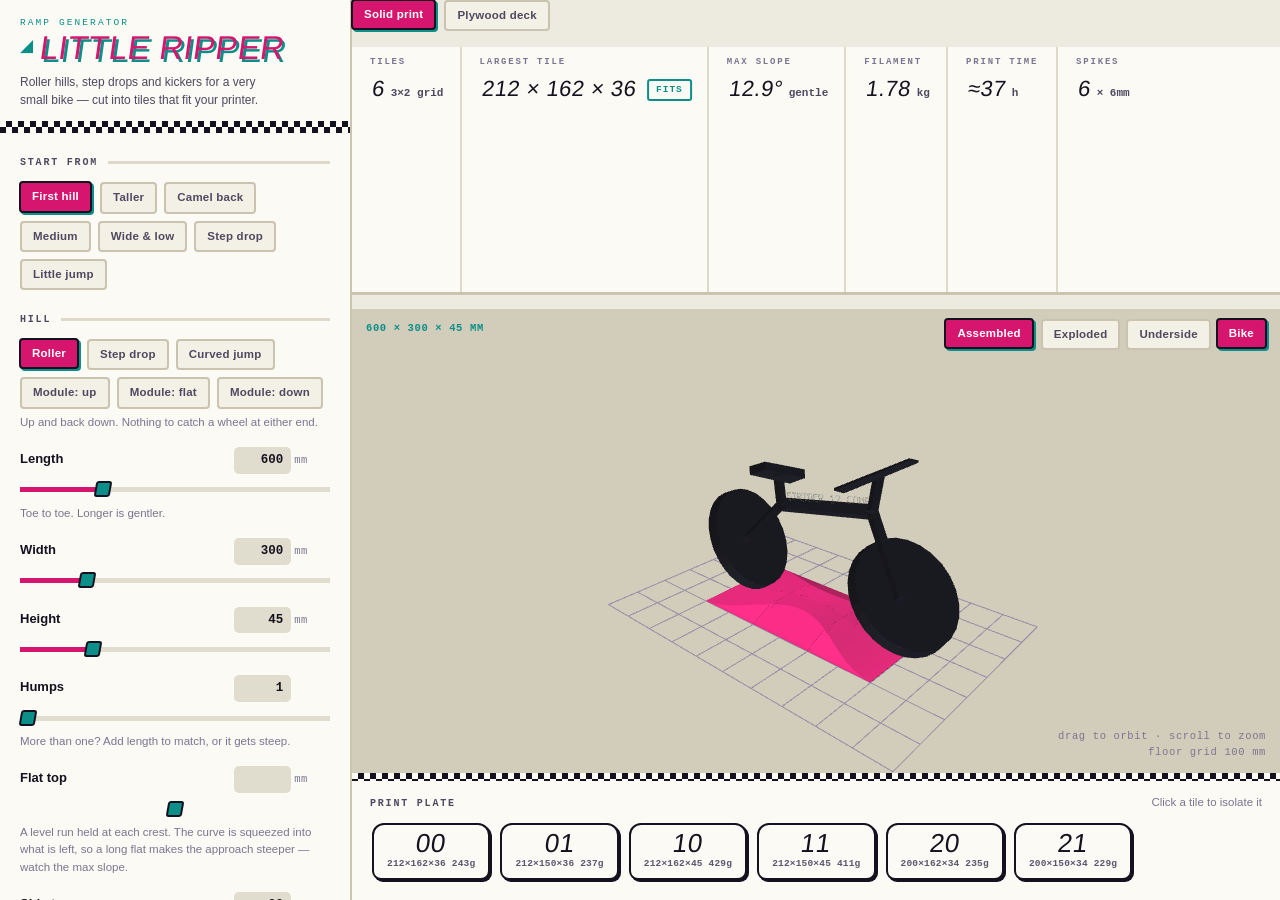
==== commit e9458498: "Joinable ramp modules: up, flat and down Print a rise now, add a flat later, and have the two bolt t" ====
--- a/docs/index.html
+++ b/docs/index.html
@@ -737,6 +737,16 @@
       return lip + R - Math.sqrt(Math.max(0, R * R - xx * xx));
     }
 
+    // Module profiles: half a raised cosine, so they leave the ground and arrive
+    // at full height with ZERO slope at both ends. That is what lets any two
+    // modules butt together without a kink in the riding surface.
+    if (p.shape === 'rise' || p.shape === 'fall') {
+      var tm = Math.min(1, Math.max(0, x / L));
+      var c2 = Math.cos(Math.PI * tm);
+      return lip + h * 0.5 * (p.shape === 'rise' ? 1 - c2 : 1 + c2);
+    }
+    if (p.shape === 'flat') return H;
+
     // Roller: a raised cosine, optionally held at its peak to give a flat top.
     // Holding rather than stretching keeps the toe shape and the approach curve
     // intact -- the cosine is simply compressed into what length is left, so a
@@ -767,6 +777,10 @@
       if (h < 0.01) return 0;
       var R = (L * L + h * h) / (2 * h);
       t = L / Math.max(1e-9, R - h);
+    } else if (p.shape === 'flat') {
+      return 0;
+    } else if (p.shape === 'rise' || p.shape === 'fall') {
+      t = Math.PI * h / (2 * Math.max(1, L));
     } else {
       // the cosine is squeezed into (wavelength - flat), so it steepens
       var lam2 = L / Math.max(1, p.humps);
@@ -877,11 +891,16 @@
   // ------------------------------------------------------ tile footprint ----
   function tileFeatures(p, t, i, j) {
     var f = [], x0 = i * t.px, x1 = (i + 1) * t.px, y0 = j * t.py, y1 = (j + 1) * t.py;
-    if (i < t.nx - 1) xseamTabs(p, x1, y0, t.py).forEach(function (c) {
+    // A module joins the next one exactly the way two tiles join: tabs on the
+    // far face, sockets on the near one. xseamTabs already drops any tab where
+    // the ramp is too thin to carry it, so a module that ends on the ground
+    // simply gets none.
+    var mod = p.shape === 'rise' || p.shape === 'flat' || p.shape === 'fall';
+    if (i < t.nx - 1 || p.joinEnd || mod) xseamTabs(p, x1, y0, t.py).forEach(function (c) {
       f.push(feature(p, 'tab', 'x', x1, c, 0)); });
     if (j < t.ny - 1) yseamTabs(p, y1, x0, t.px).forEach(function (c) {
       f.push(feature(p, 'tab', 'y', y1, c, 0)); });
-    if (i > 0) xseamTabs(p, x0, y0, t.py).forEach(function (c) {
+    if (i > 0 || p.joinStart || mod) xseamTabs(p, x0, y0, t.py).forEach(function (c) {
       f.push(feature(p, 'socket', 'x', x0, c, p.fit)); });
     if (j > 0) yseamTabs(p, y0, x0, t.px).forEach(function (c) {
       f.push(feature(p, 'socket', 'y', y0, c, p.fit)); });
@@ -1653,6 +1672,7 @@
     hillWidth: 250,       // mm, across -- also the sheet width
     hillHeight: 35,       // mm, at the crest, to the top of the SHEET
     humps: 2,
+    shape: 'roller',      // 'roller' | 'rise' | 'flat' | 'fall'
     crestFlat: 0,         // mm of flat held at each crest
     sheet: 3.175,         // mm, 1/8 inch plywood
     maxSpan: 108,         // mm, the sag limit for that sheet under a wheel
@@ -1675,9 +1695,10 @@
   };
 
   function prof(p, x) {
-    return BR.profX({ shape: 'roller', humps: p.humps, hillLength: p.hillLength,
-                      hillHeight: p.hillHeight, edgeLip: 1.2, bevelRun: 0,
-                      deck: 0, crestFlat: p.crestFlat || 0 }, x);
+    return BR.profX({ shape: p.shape || 'roller', humps: p.humps,
+                      hillLength: p.hillLength, hillHeight: p.hillHeight,
+                      edgeLip: 1.2, bevelRun: 0, deck: p.deck || 0,
+                      crestFlat: p.crestFlat || 0 }, x);
   }
   // The ramp surface is the top of the SHEET, so a rib stops short of it by one
   // sheet thickness measured perpendicular -- a slightly larger drop vertically.
@@ -1973,7 +1994,10 @@
     var p = Object.assign({}, DEFAULTS, opts || {});
     // Land ribs exactly on crests and troughs: divide the half-hump, which puts
     // a rib at every peak -- most load, tightest bend -- and every low point.
-    var half = p.hillLength / p.humps / 2;
+    // A roller's ribs divide the half-hump so one lands on every crest. A
+    // module has no crest, so just space them evenly inside the sag limit.
+    var oneWay = p.shape === 'rise' || p.shape === 'fall' || p.shape === 'flat';
+    var half = oneWay ? p.hillLength : p.hillLength / p.humps / 2;
     var perHalf = Math.max(1, Math.ceil(half / p.maxSpan));
     var step = half / perHalf;
     var n = Math.round(p.hillLength / step) + 1;
@@ -2124,7 +2148,7 @@
   else root.BikeRampDeck = api;
 })(this);
 </script>
-<script>window.SCAD_SOURCE = "// ============================================================================\n//  bikeramp.scad  --  printable coasting hill for a toddler balance bike\n//\n//  Generates a smooth cosine \"roller\" hill, auto-split into bed-sized tiles\n//  that lock together with drop-in dovetails.\n//\n//  Render one tile:   openscad -D 'part=\"tile\"' -D tile_i=0 -D tile_j=0 -o t.stl bikeramp.scad\n//  Preview the hill:  openscad -D 'part=\"hill\"' bikeramp.scad\n//  See ./render.sh for batch export.\n// ============================================================================\n\n/* [Hill] */\nshape       = \"roller\";  // \"roller\" = up and back down\n                         // \"drop\"   = rise, flat deck, then a vertical step off\n                         // \"kicker\" = curved launch, steepest at the lip\ndeck        = 150;   // drop only: flat run before the edge (mm)\nhill_length = 600;   // total run, front toe to back toe (mm)\nhill_width  = 300;   // riding width (mm)\nhill_height = 45;    // crest height (mm)\nhumps       = 1;     // 1 = single hill, 2 = camel back, ...\ncrest_flat  = 0;     // roller only: flat run held at each crest (mm)\nbevel_run   = 90;    // side taper: outer this-many mm slope down to the floor. 0 = vertical sides\nedge_lip    = 1.2;   // thickness at the toe and outer edges. Raising it makes the edge\n                     // sturdier but shrinks the fully-solid zone near the toe\n\n/* [Printer] */\nbed_x       = 250;   // usable bed along the run.   X1C is 256; 250 leaves margin\nbed_y       = 250;   // usable bed across the width. A MK4 would be 244 x 204\n\n/* [Joints] */\ntab_depth   = 12;\ntab_neck    = 18;    // width where the dovetail meets the tile (narrow)\ntab_tip     = 26;    // width at the tip (wide -> locks)\nfit         = 0.12;  // clearance cut into the matching socket, per side. These are\n                     // drop-in joints, so this is for print error, not for sliding\nmin_tab_h   = 10;    // skip dovetails where the hill is shorter than this\n\n/* [Ground spikes] */\nspike_len     = 0;    // spike protrusion below the tile, mm. 0 = no sockets at all\nsocket_depth  = 11;\nsocket_roof   = 5;    // material left between socket ceiling and riding surface\nsocket_gon    = 24;\nspike_clear   = 0.25; // radial clearance, spike to socket\nthread_lead   = 1.5;  // plain bore at the mouth, to start the screw\nthread_relief = 1.5;  // plain bore at the far end, so the ceiling closes flat\nspike_inset   = 30;   // keep sockets clear of tile edges and their dovetails\nspike_scan    = 10;   // grid the tile is searched on for its thickest point\nspike_minor   = 6.5;  // thread core radius\nspike_major   = 7.45; // thread crest radius\nspike_pitch   = 3.0;\nspike_stud    = 10;\nspike_chamfer = 1.5;\nspike_flange_r= 9.0;  // hex flange, circumradius. Grip it to screw the spike in\nspike_flange_h= 1.5;\nspike_cone_r  = 7.5;\nspike_tip_r   = 0.6;\n\n/* [Decals] */\ndecal        = \"none\";  // \"none\" | \"text\" | \"checker\" | \"both\"\ndecal_text   = \"LITTLE RIPPER\";\ndecal_relief = 1.2;     // how far the decal stands proud of the flank (mm)\n\n/* [Grip] */\ngrip_depth  = 0;     // 0 = smooth. 0.6 gives shallow traction grooves\ngrip_pitch  = 14;\ngrip_width  = 4;\n\n/* [Output] */\npart      = \"tile\";  // \"tile\" | \"hill\" | \"mono\" | \"spike\" | \"body\"\nbody_rel  = 0;       // \"body\": which relief level to skin, for multi-material\nbody_skin = 0.9;     // how deep that skin runs\ntile_i = 0;          // tile index along the run\ntile_j = 0;          // tile index across the width\n\n/* [Hidden] */\n$fn = 32;\nSTEPS = 160;         // profile resolution\nBIG   = 1000;\n\n// ---------------------------------------------------------------- tiling ----\n// Tiles carry a dovetail past their nominal pitch, so the printable span is the\n// bed less one tab. Beds are often oblong, so lay the grid out both ways round\n// and keep whichever needs fewer plates.\nbx = max(1, bed_x - tab_depth);\nby = max(1, bed_y - tab_depth);\nnx_a = max(1, ceil(hill_length / bx));  ny_a = max(1, ceil(hill_width / by));\nnx_b = max(1, ceil(hill_length / by));  ny_b = max(1, ceil(hill_width / bx));\nturned = nx_b * ny_b < nx_a * ny_a;\n\nnx = turned ? nx_b : nx_a;\nny = turned ? ny_b : ny_a;\npx = hill_length / nx;   // tile pitch along the run\npy = hill_width  / ny;   // tile pitch across the width\n\n// ---------------------------------------------------------------- profile ---\n// Three lengthwise profiles. \"roller\" returns to the ground; \"drop\" and\n// \"kicker\" both finish at full height, so the far end is a vertical face.\nfunction prof_x(x) =\n    let (h = hill_height - edge_lip, L = hill_length)\n    shape == \"drop\"\n      ? let (rise = max(1, L - min(deck, L * 0.8)))\n        (x >= rise ? hill_height\n                   : edge_lip + h * 0.5 * (1 - cos(180 * min(1, max(0, x / rise)))))\n  : shape == \"kicker\"\n      ? (h < 0.01 ? edge_lip\n         : let (R = (L * L + h * h) / (2 * h), xx = min(max(x, 0), L))\n           edge_lip + R - sqrt(max(0, R * R - xx * xx)))\n  : // Roller: a raised cosine, optionally held at its peak for a flat top.\n    let (lam = L / max(1, humps),\n         c = min(max(0, crest_flat), lam * 0.8),\n         w = lam - c,\n         u = x - floor(x / lam) * lam,\n         ue = u < w / 2 ? u : (u > w / 2 + c ? u - c : w / 2))\n    edge_lip + h / 2 * (1 - cos(360 * ue / w));\n\n// Steepest gradient the rider meets: the lip on a kicker, the approach on a drop.\nfunction max_slope() =\n    let (h = hill_height - edge_lip, L = hill_length)\n    shape == \"drop\"   ? atan(PI * h / (2 * max(1, L - min(deck, L * 0.8))))\n  : shape == \"kicker\" ? (h < 0.01 ? 0\n                         : let (R = (L * L + h * h) / (2 * h))\n                           atan(L / max(1e-9, R - h)))\n  : // the cosine is squeezed into (wavelength - flat), so it steepens\n    let (lam = L / max(1, humps), c = min(max(0, crest_flat), lam * 0.8))\n    atan(PI * h / max(1e-9, lam - c));\n\n// Crosswise: flat in the middle, tapering to the floor over bevel_run.\nfunction prof_y(y) =\n    bevel_run <= 0\n      ? hill_height\n      : edge_lip + (hill_height - edge_lip)\n          * min(1, max(0, min(y, hill_width - y) / bevel_run));\n\nfunction h_at(x, y) = min(prof_x(x), prof_y(y));\n\n// ------------------------------------------------------------ hill solid ----\n// The lengthwise sweep is floored at z=0, so it alone bounds the solid below.\n// The crosswise sweep runs well below zero, which lets it be raised by the\n// decal relief without lifting the underside off the bed.\nmodule sweep_x() {\n    translate([0, hill_width + BIG, 0])\n        rotate([90, 0, 0])\n            linear_extrude(hill_width + 2 * BIG)\n                polygon(concat(\n                    [[0, 0]],\n                    [for (i = [0 : STEPS])\n                        let (x = i * hill_length / STEPS) [x, prof_x(x)]],\n                    [[hill_length, 0]]\n                ));\n}\nmodule sweep_y() {\n    translate([-BIG, 0, 0])\n        rotate([0, 0, 90]) rotate([90, 0, 0])\n            linear_extrude(hill_length + 2 * BIG)\n                polygon(concat(\n                    [[0, -BIG]],\n                    [for (i = [0 : STEPS])\n                        let (y = i * hill_width / STEPS) [y, prof_y(y)]],\n                    [[hill_width, -BIG]]\n                ));\n}\n\nmodule hill_solid() {\n    if (decal == \"none\" || bevel_run <= 0 || len(decal_rects()) == 0) {\n        intersection() { sweep_x(); sweep_y(); }\n    } else {\n        // h = min(prof_x, prof_y + relief) inside the decal blocks, h unchanged\n        // outside -- so union the plain hill with the raised hill clipped to\n        // the blocks. The min() is what keeps a decal from ever standing above\n        // the riding surface.\n        // One pass per distinct relief. Checker squares stand at half the\n        // relief and letters at all of it, so raising every proud block by the\n        // same amount would lift the checker twice as far as it should.\n        difference() {\n            union() {\n                intersection() { sweep_x(); sweep_y(); }\n                for (lv = [decal_relief / 2, decal_relief])\n                    intersection() {                   // proud blocks\n                        sweep_x();\n                        translate([0, 0, lv]) sweep_y();\n                        decal_prisms_at(lv);\n                    }\n            }\n            intersection() {                           // sunk blocks\n                difference() {\n                    decal_prisms_at(decal_down());\n                    decal_prisms_at(decal_relief / 2);\n                    decal_prisms_at(decal_relief);\n                }\n                difference() {\n                    intersection() { sweep_x(); sweep_y(); }\n                    intersection() {\n                        sweep_x();\n                        translate([0, 0, decal_down()]) sweep_y();\n                    }\n                }\n            }\n        }\n    }\n}\n\n// --------------------------------------------------------------- decals -----\n// A blocky 5x7 stencil: every edge is axis-aligned, which keeps the letters\n// crisp and matches the mesh generator block for block.\nDECAL_KEYS = \"ABCDEFGHIJKLMNOPQRSTUVWXYZ0123456789 -.'!\";\nDECAL_FONT = [\n    [\".###.\",\"#...#\",\"#...#\",\"#####\",\"#...#\",\"#...#\",\"#...#\"],\n    [\"####.\",\"#...#\",\"####.\",\"#...#\",\"#...#\",\"#...#\",\"####.\"],\n    [\".####\",\"#....\",\"#....\",\"#....\",\"#....\",\"#....\",\".####\"],\n    [\"####.\",\"#...#\",\"#...#\",\"#...#\",\"#...#\",\"#...#\",\"####.\"],\n    [\"#####\",\"#....\",\"####.\",\"#....\",\"#....\",\"#....\",\"#####\"],\n    [\"#####\",\"#....\",\"####.\",\"#....\",\"#....\",\"#....\",\"#....\"],\n    [\".####\",\"#....\",\"#....\",\"#..##\",\"#...#\",\"#...#\",\".####\"],\n    [\"#...#\",\"#...#\",\"#####\",\"#...#\",\"#...#\",\"#...#\",\"#...#\"],\n    [\"#####\",\"..#..\",\"..#..\",\"..#..\",\"..#..\",\"..#..\",\"#####\"],\n    [\"####.\",\"...#.\",\"...#.\",\"...#.\",\"...#.\",\"#..#.\",\".##..\"],\n    [\"#...#\",\"#..#.\",\"##...\",\"##...\",\"#.#..\",\"#..#.\",\"#...#\"],\n    [\"#....\",\"#....\",\"#....\",\"#....\",\"#....\",\"#....\",\"#####\"],\n    [\"#...#\",\"##.##\",\"#.#.#\",\"#...#\",\"#...#\",\"#...#\",\"#...#\"],\n    [\"#...#\",\"##..#\",\"#.#.#\",\"#..##\",\"#...#\",\"#...#\",\"#...#\"],\n    [\".###.\",\"#...#\",\"#...#\",\"#...#\",\"#...#\",\"#...#\",\".###.\"],\n    [\"####.\",\"#...#\",\"#...#\",\"####.\",\"#....\",\"#....\",\"#....\"],\n    [\".###.\",\"#...#\",\"#...#\",\"#...#\",\"#.#.#\",\"#..#.\",\".##.#\"],\n    [\"####.\",\"#...#\",\"#...#\",\"####.\",\"#.#..\",\"#..#.\",\"#...#\"],\n    [\".####\",\"#....\",\"#....\",\".###.\",\"....#\",\"....#\",\"####.\"],\n    [\"#####\",\"..#..\",\"..#..\",\"..#..\",\"..#..\",\"..#..\",\"..#..\"],\n    [\"#...#\",\"#...#\",\"#...#\",\"#...#\",\"#...#\",\"#...#\",\".###.\"],\n    [\"#...#\",\"#...#\",\"#...#\",\"#...#\",\"#...#\",\".#.#.\",\"..#..\"],\n    [\"#...#\",\"#...#\",\"#...#\",\"#...#\",\"#.#.#\",\"##.##\",\"#...#\"],\n    [\"#...#\",\".#.#.\",\"..#..\",\"..#..\",\"..#..\",\".#.#.\",\"#...#\"],\n    [\"#...#\",\".#.#.\",\"..#..\",\"..#..\",\"..#..\",\"..#..\",\"..#..\"],\n    [\"#####\",\"....#\",\"...#.\",\"..#..\",\".#...\",\"#....\",\"#####\"],\n    [\".###.\",\"#..##\",\"#.#.#\",\"#.#.#\",\"##..#\",\"#...#\",\".###.\"],\n    [\"..#..\",\".##..\",\"..#..\",\"..#..\",\"..#..\",\"..#..\",\".###.\"],\n    [\".###.\",\"#...#\",\"....#\",\"...#.\",\"..#..\",\".#...\",\"#####\"],\n    [\"####.\",\"....#\",\"....#\",\".###.\",\"....#\",\"....#\",\"####.\"],\n    [\"#..#.\",\"#..#.\",\"#..#.\",\"#####\",\"...#.\",\"...#.\",\"...#.\"],\n    [\"#####\",\"#....\",\"####.\",\"....#\",\"....#\",\"#...#\",\".###.\"],\n    [\".###.\",\"#....\",\"####.\",\"#...#\",\"#...#\",\"#...#\",\".###.\"],\n    [\"#####\",\"....#\",\"...#.\",\"..#..\",\".#...\",\".#...\",\".#...\"],\n    [\".###.\",\"#...#\",\"#...#\",\".###.\",\"#...#\",\"#...#\",\".###.\"],\n    [\".###.\",\"#...#\",\"#...#\",\".####\",\"....#\",\"....#\",\".###.\"],\n    [\".....\",\".....\",\".....\",\".....\",\".....\",\".....\",\".....\"],\n    [\".....\",\".....\",\".....\",\"#####\",\".....\",\".....\",\".....\"],\n    [\".....\",\".....\",\".....\",\".....\",\".....\",\".##..\",\".##..\"],\n    [\"..#..\",\"..#..\",\".....\",\".....\",\".....\",\".....\",\".....\"],\n    [\"..#..\",\"..#..\",\"..#..\",\"..#..\",\"..#..\",\".....\",\"..#..\"]\n];\n\nfunction decal_glyph(ch) =\n    let (i = search(ch, DECAL_KEYS)) len(i) == 0 ? undef : DECAL_FONT[i[0]];\n\n// Blocks in (x, d), d being distance in from the nearer side, so one list\n// serves both flanks and each reads the right way round from its own side.\n// Never sink so far that the flank meets the ground.\nfunction decal_down() =\n    -min(decal_relief / 2, max(0, prof_y(bevel_run * 0.08) - 0.6));\n\n// Every square is either proud or sunk -- raising only the odd ones leaves the\n// rest indistinguishable from the flank, so the band has no edge. Each square\n// is inset so a flat grout line runs between them: butted up, four would meet\n// at a point with alternating heights, which no surface can close.\nfunction decal_checker() =\n    (decal != \"checker\" && decal != \"both\") ? []\n    : let (sq = max(6, min(14, bevel_run * 0.11)),\n           d0 = bevel_run * 0.08,\n           n  = floor(hill_length / sq),\n           pad = (hill_length - n * sq) / 2,\n           e = 0.15, half = decal_relief / 2,\n           bx1 = pad + n * sq, bd1 = d0 + 2 * sq)\n      concat(\n        // proud squares, grown inward only so the band keeps a clean outer edge\n        [for (i = [0 : max(0, n - 1)], r = [0 : 1]) if ((i + r) % 2 == 0)\n           let (a = pad + i * sq, b = d0 + r * sq)\n           [max(pad, a - e), max(d0, b - e),\n            min(bx1, a + sq + e), min(bd1, b + sq + e), half]],\n        [for (i = [0 : max(0, n - 1)], r = [0 : 1]) if ((i + r) % 2 != 0)\n           let (a = pad + i * sq, b = d0 + r * sq)\n           [a, b, a + sq, b + sq, decal_down()]]);\n\nfunction decal_words() =\n    let (raw = [for (w = split_words(decal_text)) [for (c = [0 : max(0, len(w) - 1)])\n                  if (!is_undef(decal_glyph(w[c]))) w[c]]])\n    [for (w = raw) if (len(w) > 0) w];\n\nfunction split_words(t, i = 0, cur = \"\", acc = []) =\n    i >= len(t) ? (cur == \"\" ? acc : concat(acc, [cur]))\n    : t[i] == \" \" ? split_words(t, i + 1, \"\", cur == \"\" ? acc : concat(acc, [cur]))\n    : split_words(t, i + 1, str(cur, t[i]), acc);\n\n// The widest run of hill that no joint interrupts, preferring the tallest --\n// lettering on a toe would be clamped flat by the riding surface.\nfunction text_cuts() =\n    let (pad = tab_depth + 1.5)\n    concat([0], [for (i = [1 : max(1, nx - 1)]) if (i < nx) each [i * px - pad, i * px + pad]],\n           [hill_length]);\n\nfunction text_span() =\n    let (c = text_cuts(),\n         iv = [for (i = [0 : 2 : len(c) - 2]) if (c[i + 1] - c[i] >= 20) [c[i], c[i + 1]]],\n         best = max([for (v = iv) prof_x((v[0] + v[1]) / 2)]))\n    len(iv) == 0 ? [0, hill_length]\n    : [for (v = iv) if (prof_x((v[0] + v[1]) / 2) >= best - 1e-9) v][0];\n\n// Where the block lands, given its width: over the tallest part of the run,\n// pulled back far enough to sit inside it.\nfunction letter_mid(w, sp, peak) = min(max(peak, sp[0] + w / 2), sp[1] - w / 2);\n\n// How much flank is available under the block itself. Measuring the whole run\n// instead judges a short ramp by its toe and sizes the text out of existence.\nfunction letter_hi(w, sp, peak) =\n    let (mid = letter_mid(w, sp, peak),\n         hmin = min([for (k = [0 : 12]) prof_x(mid - w / 2 + w * k / 12)]),\n         dfold = bevel_run * max(0, min(1, (hmin - edge_lip)\n                                        / max(1e-6, hill_height - edge_lip))))\n    min(bevel_run * 0.82, dfold - 2);\n\nfunction decal_letters() =\n    (decal != \"text\" && decal != \"both\") ? []\n    : let (ws = decal_words(), nl = len(ws))\n      nl == 0 ? []\n      : let (sp = text_span(),\n             span_w = sp[1] - sp[0],\n             lo = (decal == \"both\") ? bevel_run * 0.36 : bevel_run * 0.26,\n             gap = 2,\n             rows_tot = nl * 7 + (nl - 1) * gap,\n             units = max([for (w = ws) len(w)]) * 6 - 1,\n             hs = [for (q = [0 : 40]) [prof_x(sp[0] + span_w * q / 40),\n                                       sp[0] + span_w * q / 40]],\n             peak = [for (h = hs) if (h[0] >= max([for (g = hs) g[0]]) - 1e-9) h[1]][0],\n             // A wide block reaches down towards the toe, where the flank is too\n             // short to carry it. Shrinking it pulls it back over the tall part,\n             // which makes more room -- so walk the size down and take the\n             // largest that actually fits.\n             pxa = min((bevel_run * 0.82 - lo) / rows_tot, span_w * 0.9 / units),\n             fits = [for (q = [0 : 23]) let (t = pxa * pow(0.88, q))\n                       if (t >= 1.0 && letter_hi(units * t, sp, peak) - lo >= rows_tot * t) t],\n             pxu = len(fits) == 0 ? 0 : fits[0])\n        pxu <= 0 ? []\n        : let (hi = letter_hi(units * pxu, sp, peak),\n               mid = letter_mid(units * pxu, sp, peak),\n               base = lo + ((hi - lo) - rows_tot * pxu) / 2)\n    [for (li = [0 : nl - 1], k = [0 : len(ws[li]) - 1], r = [0 : 6], c = [0 : 4])\n             if (decal_glyph(ws[li][k])[6 - r][c] == \"#\")\n               let (x0 = mid - ((len(ws[li]) * 6 - 1) * pxu) / 2,\n                    yl = base + (nl - 1 - li) * (7 + gap) * pxu)\n               // grow in x only: a diagonal neighbour then shares a real edge\n               // rather than a point, with no sliver between stacked rows\n               [x0 + (k * 6 + c) * pxu - 0.15, yl + r * pxu,\n                x0 + (k * 6 + c + 1) * pxu + 0.15, yl + (r + 1) * pxu,\n                decal_relief]];\n\n// Keep decals out of the joint zone -- the seam and the dovetail either side of\n// it. Relief on a tab or in a socket fouls the fit, and the tiles are separate\n// prints anyway, so a letter spanning a joint would read as broken regardless.\nfunction trim_x(rects, c, pad) =\n    [for (r = rects) each\n       (r[2] <= c - pad || r[0] >= c + pad) ? [r]\n       : concat(r[0] < c - pad ? [[r[0], r[1], c - pad, r[3], r[4]]] : [],\n                r[2] > c + pad ? [[c + pad, r[1], r[2], r[3], r[4]]] : [])];\nfunction trim_d(rects, c, pad) =\n    [for (r = rects) each\n       (r[3] <= c - pad || r[1] >= c + pad) ? [r]\n       : concat(r[1] < c - pad ? [[r[0], r[1], r[2], c - pad, r[4]]] : [],\n                r[3] > c + pad ? [[r[0], c + pad, r[2], r[3], r[4]]] : [])];\nfunction fold_x(rects, cuts, pad, i = 0) =\n    i >= len(cuts) ? rects : fold_x(trim_x(rects, cuts[i], pad), cuts, pad, i + 1);\nfunction fold_d(rects, cuts, pad, i = 0) =\n    i >= len(cuts) ? rects : fold_d(trim_d(rects, cuts[i], pad), cuts, pad, i + 1);\n\nfunction decal_rects() =\n    let (pad = tab_depth + 1.5,\n         cx = [for (i = [1 : max(1, nx - 1)]) if (i < nx) i * px],\n         cd = [for (i = [1 : max(1, ny - 1)]) if (i < ny) each [i * py, hill_width - i * py]],\n         a = fold_x(concat(decal_checker(), decal_letters()), cx, pad),\n         b = fold_d(a, cd, pad))\n    [for (r = b) if (r[2] - r[0] > 0.4 && r[3] - r[1] > 0.4) r];\n\n// The far flank is viewed from the opposite direction, where the run reads the\n// other way, so it is mirrored along the length -- otherwise the lettering comes\n// out backwards on that side.\nmodule decal_prisms_at(rel) {\n    union()\n        for (r = decal_rects()) if (abs(r[4] - rel) < 1e-9) {\n            translate([r[0], r[1], -1])\n                cube([r[2] - r[0], r[3] - r[1], BIG]);\n            translate([hill_length - r[2], hill_width - r[3], -1])\n                cube([r[2] - r[0], r[3] - r[1], BIG]);\n        }\n}\n\n// --------------------------------------------------------------- dovetail ---\n// 2D dovetail pointing +X, root centred on the origin.\nmodule dovetail_2d(grow = 0) {\n    offset(delta = grow)\n        polygon([[0, -tab_neck / 2],\n                 [tab_depth,  -tab_tip / 2],\n                 [tab_depth,   tab_tip / 2],\n                 [0,  tab_neck / 2]]);\n}\n\n// How many dovetails fit on a seam of the given span, and where.\nfunction n_tabs(span) = max(1, round(span / 120));\nfunction tab_pos(span, k) = (k + 0.5) * span / n_tabs(span);\n\n// Seam at constant x = xs, running in y from y0 to y0+span.\n// Only keep tabs where there is enough material to make them worthwhile.\nfunction xseam_tabs(xs, y0, span) =\n    [for (k = [0 : n_tabs(span) - 1])\n        let (p = y0 + tab_pos(span, k))\n        if (h_at(xs, p) >= min_tab_h) p];\n\n// Seam at constant y = ys, running in x from x0 to x0+span.\nfunction yseam_tabs(ys, x0, span) =\n    [for (k = [0 : n_tabs(span) - 1])\n        let (p = x0 + tab_pos(span, k))\n        if (h_at(p, ys) >= min_tab_h) p];\n\n// ------------------------------------------------------- tile footprint -----\n// Plan-view outline of tile (i,j): the rectangle, plus dovetails on its +X and\n// +Y seams, minus sockets on its -X and -Y seams. Neighbours therefore always\n// agree, and every tile still drops straight down into place.\nmodule tile_footprint(i, j) {\n    x0 = i * px;  x1 = (i + 1) * px;\n    y0 = j * py;  y1 = (j + 1) * py;\n\n    difference() {\n        union() {\n            square([px, py]);\n\n            if (i < nx - 1)\n                for (p = xseam_tabs(x1, y0, py))\n                    translate([px, p - y0]) dovetail_2d();\n\n            if (j < ny - 1)\n                for (p = yseam_tabs(y1, x0, px))\n                    translate([p - x0, py]) rotate(90) dovetail_2d();\n        }\n\n        if (i > 0)\n            for (p = xseam_tabs(x0, y0, py))\n                translate([0, p - y0]) dovetail_2d(fit);\n\n        if (j > 0)\n            for (p = yseam_tabs(y0, x0, px))\n                translate([p - x0, 0]) rotate(90) dovetail_2d(fit);\n    }\n}\n\nmodule tile_prism(i, j, inset = 0) {\n    translate([i * px, j * py, -BIG / 2])\n        linear_extrude(BIG)\n            offset(delta = -inset)\n                tile_footprint(i, j);\n}\n\n// --------------------------------------------------------- spike sockets ----\n// One socket per tile, at the thickest point of the area that clears the tile\n// edges and their dovetails. Tiles too thin to swallow one simply get none.\nfunction spike_cands(i, j) =\n    let (x0 = i * px + spike_inset, x1 = (i + 1) * px - spike_inset,\n         y0 = j * py + spike_inset, y1 = (j + 1) * py - spike_inset)\n    (x1 < x0 || y1 < y0) ? []\n    : [for (a = [0 : floor((x1 - x0) / spike_scan)],\n            b = [0 : floor((y1 - y0) / spike_scan)])\n         let (x = x0 + a * spike_scan, y = y0 + b * spike_scan) [x, y, h_at(x, y)]];\n\nfunction spike_spot(i, j) =\n    let (c = spike_cands(i, j))\n    len(c) == 0 ? []\n    : let (best = max([for (q = c) q[2]]))\n      best < socket_depth + socket_roof ? []\n      : [ [for (q = c) if (q[2] >= best - 1e-9) [q[0], q[1]]][0] ];\n\n// The socket carries the spike's own thread form, pushed out by the clearance,\n// so the two mate at every point. Plain bore at both ends: a lead-in to start\n// the screw, and a relief so the ceiling closes flat.\nsocket_crest_r = spike_minor + spike_clear;   // bore at its tightest\nsocket_r       = spike_major + spike_clear;   // groove, and the plain bore\n\nfunction socket_profile(n) =\n    [for (k = [0 : n - 1])\n        let (a = 360 * k / n, u = k / n, t = 1 - abs(2 * u - 1),\n             r = socket_crest_r + (socket_r - socket_crest_r) * t)\n        [r * cos(a), r * sin(a)]];\n\nmodule socket_bore() {\n    th = socket_depth - thread_lead - thread_relief;\n    union() {\n        translate([0, 0, -1])\n            cylinder(h = thread_lead + 1, r = socket_r, $fn = socket_gon);\n        translate([0, 0, thread_lead])\n            linear_extrude(height = th, twist = -360 * th / spike_pitch,\n                           slices = ceil(th * 12), convexity = 8)\n                polygon(socket_profile(socket_gon));\n        translate([0, 0, socket_depth - thread_relief])\n            cylinder(h = thread_relief, r = socket_r, $fn = socket_gon);\n    }\n}\n\n// A thin skin under the visible surface of one relief level, for AMS printing.\n// It overlaps the tile rather than being cut from it -- a slicer resolves\n// overlapping parts of one object in favour of the later part. Proud blocks are\n// grown and win where they meet sunk ones, so a sunk skin has them removed.\nmodule colour_body(rel, skin) {\n    intersection() {\n        difference() {\n            decal_prisms_at(rel);\n            if (rel < 0) {\n                decal_prisms_at(decal_relief / 2);\n                decal_prisms_at(decal_relief);\n            }\n        }\n        difference() {\n            intersection() { sweep_x(); translate([0, 0, rel]) sweep_y(); }\n            intersection() { sweep_x(); translate([0, 0, rel - skin]) sweep_y(); }\n        }\n    }\n}\n\nmodule spike_sockets(i, j) {\n    if (spike_len > 0)\n        for (q = spike_spot(i, j))\n            translate([q[0], q[1], 0]) socket_bore();\n}\n\n// The spike itself. Printed stud-down, tapering upward, so nothing overhangs.\n// Its coarse thread forms its own groove in the plain socket and backs out again.\nfunction thread_profile(n = 72) =\n    [for (k = [0 : n - 1])\n        let (a = 360 * k / n, u = k / n, t = 1 - abs(2 * u - 1),\n             r = spike_minor + (spike_major - spike_minor) * t)\n        [r * cos(a), r * sin(a)]];\n\nmodule spike_part() {\n    zf = spike_stud + spike_chamfer;\n    zt = zf + spike_flange_h;\n    union() {\n        linear_extrude(height = spike_stud, twist = -360 * spike_stud / spike_pitch,\n                       slices = ceil(spike_stud * 8), convexity = 8)\n            polygon(thread_profile());\n        translate([0, 0, spike_stud])\n            cylinder(h = spike_chamfer, r1 = spike_major, r2 = spike_flange_r, $fn = 6);\n        translate([0, 0, zf]) cylinder(h = spike_flange_h, r = spike_flange_r, $fn = 6);\n        translate([0, 0, zt])\n            cylinder(h = max(0.1, spike_len), r1 = spike_cone_r, r2 = spike_tip_r, $fn = 48);\n    }\n}\n\n// ------------------------------------------------------------ grip combs ----\nmodule grip_cut() {\n    if (grip_depth > 0)\n        intersection() {\n            difference() {\n                hill_solid();\n                translate([0, 0, -grip_depth]) hill_solid();\n            }\n            for (x = [grip_pitch : grip_pitch : hill_length - grip_pitch])\n                translate([x - grip_width / 2, -BIG / 2, -BIG / 2])\n                    cube([grip_width, BIG, BIG]);\n        }\n}\n\n// ----------------------------------------------------------------- tiles ----\nmodule tile_solid(i, j) {\n    difference() {\n        intersection() { hill_solid(); tile_prism(i, j); }\n        grip_cut();\n        spike_sockets(i, j);\n    }\n}\n\nmodule tile(i, j) {\n    translate([-i * px, -j * py, 0])       // drop it on the origin for printing\n        tile_solid(i, j);\n}\n\n// ------------------------------------------------------------------ main ----\nif (part == \"hill\")\n    for (i = [0 : nx - 1], j = [0 : ny - 1])\n        translate([i * px, j * py, 0]) tile(i, j);\nelse if (part == \"spike\")\n    spike_part();\nelse if (part == \"body\")\n    colour_body(body_rel, body_skin);\nelse if (part == \"mono\")          // uncut hill, for checking the joints\n    difference() { hill_solid(); grip_cut(); }\nelse\n    tile(tile_i, tile_j);\n\necho(str(\"tiles: \", nx, \" x \", ny, \" = \", nx * ny,\n         \"   pitch \", px, \" x \", py,\n         \"   printed extent up to \", px + tab_depth, \" x \", py + tab_depth,\n         \"   \", shape, \" max slope \", max_slope(), \" deg\"));\n";</script>
+<script>window.SCAD_SOURCE = "// ============================================================================\n//  bikeramp.scad  --  printable coasting hill for a toddler balance bike\n//\n//  Generates a smooth cosine \"roller\" hill, auto-split into bed-sized tiles\n//  that lock together with drop-in dovetails.\n//\n//  Render one tile:   openscad -D 'part=\"tile\"' -D tile_i=0 -D tile_j=0 -o t.stl bikeramp.scad\n//  Preview the hill:  openscad -D 'part=\"hill\"' bikeramp.scad\n//  See ./render.sh for batch export.\n// ============================================================================\n\n/* [Hill] */\nshape       = \"roller\";  // \"roller\" = up and back down; \"rise\"/\"flat\"/\"fall\" are joinable modules\n                         // \"drop\"   = rise, flat deck, then a vertical step off\n                         // \"kicker\" = curved launch, steepest at the lip\ndeck        = 150;   // drop only: flat run before the edge (mm)\nhill_length = 600;   // total run, front toe to back toe (mm)\nhill_width  = 300;   // riding width (mm)\nhill_height = 45;    // crest height (mm)\nhumps       = 1;     // 1 = single hill, 2 = camel back, ...\ncrest_flat  = 0;     // roller only: flat run held at each crest (mm)\nbevel_run   = 90;    // side taper: outer this-many mm slope down to the floor. 0 = vertical sides\nedge_lip    = 1.2;   // thickness at the toe and outer edges. Raising it makes the edge\n                     // sturdier but shrinks the fully-solid zone near the toe\n\n/* [Printer] */\nbed_x       = 250;   // usable bed along the run.   X1C is 256; 250 leaves margin\nbed_y       = 250;   // usable bed across the width. A MK4 would be 244 x 204\n\n/* [Joints] */\ntab_depth   = 12;\ntab_neck    = 18;    // width where the dovetail meets the tile (narrow)\ntab_tip     = 26;    // width at the tip (wide -> locks)\nfit         = 0.12;  // clearance cut into the matching socket, per side. These are\n                     // drop-in joints, so this is for print error, not for sliding\nmin_tab_h   = 10;    // skip dovetails where the hill is shorter than this\n\n/* [Ground spikes] */\nspike_len     = 0;    // spike protrusion below the tile, mm. 0 = no sockets at all\nsocket_depth  = 11;\nsocket_roof   = 5;    // material left between socket ceiling and riding surface\nsocket_gon    = 24;\nspike_clear   = 0.25; // radial clearance, spike to socket\nthread_lead   = 1.5;  // plain bore at the mouth, to start the screw\nthread_relief = 1.5;  // plain bore at the far end, so the ceiling closes flat\nspike_inset   = 30;   // keep sockets clear of tile edges and their dovetails\nspike_scan    = 10;   // grid the tile is searched on for its thickest point\nspike_minor   = 6.5;  // thread core radius\nspike_major   = 7.45; // thread crest radius\nspike_pitch   = 3.0;\nspike_stud    = 10;\nspike_chamfer = 1.5;\nspike_flange_r= 9.0;  // hex flange, circumradius. Grip it to screw the spike in\nspike_flange_h= 1.5;\nspike_cone_r  = 7.5;\nspike_tip_r   = 0.6;\n\n/* [Decals] */\ndecal        = \"none\";  // \"none\" | \"text\" | \"checker\" | \"both\"\ndecal_text   = \"LITTLE RIPPER\";\ndecal_relief = 1.2;     // how far the decal stands proud of the flank (mm)\n\n/* [Grip] */\ngrip_depth  = 0;     // 0 = smooth. 0.6 gives shallow traction grooves\ngrip_pitch  = 14;\ngrip_width  = 4;\n\n/* [Output] */\npart      = \"tile\";  // \"tile\" | \"hill\" | \"mono\" | \"spike\" | \"body\"\nbody_rel  = 0;       // \"body\": which relief level to skin, for multi-material\nbody_skin = 0.9;     // how deep that skin runs\ntile_i = 0;          // tile index along the run\ntile_j = 0;          // tile index across the width\n\n/* [Hidden] */\n$fn = 32;\nSTEPS = 160;         // profile resolution\nBIG   = 1000;\n\n// ---------------------------------------------------------------- tiling ----\n// Tiles carry a dovetail past their nominal pitch, so the printable span is the\n// bed less one tab. Beds are often oblong, so lay the grid out both ways round\n// and keep whichever needs fewer plates.\nbx = max(1, bed_x - tab_depth);\nby = max(1, bed_y - tab_depth);\nnx_a = max(1, ceil(hill_length / bx));  ny_a = max(1, ceil(hill_width / by));\nnx_b = max(1, ceil(hill_length / by));  ny_b = max(1, ceil(hill_width / bx));\nturned = nx_b * ny_b < nx_a * ny_a;\n\nnx = turned ? nx_b : nx_a;\nny = turned ? ny_b : ny_a;\npx = hill_length / nx;   // tile pitch along the run\npy = hill_width  / ny;   // tile pitch across the width\n\n// ---------------------------------------------------------------- profile ---\n// Three lengthwise profiles. \"roller\" returns to the ground; \"drop\" and\n// \"kicker\" both finish at full height, so the far end is a vertical face.\nfunction prof_x(x) =\n    let (h = hill_height - edge_lip, L = hill_length)\n    shape == \"drop\"\n      ? let (rise = max(1, L - min(deck, L * 0.8)))\n        (x >= rise ? hill_height\n                   : edge_lip + h * 0.5 * (1 - cos(180 * min(1, max(0, x / rise)))))\n  : shape == \"kicker\"\n      ? (h < 0.01 ? edge_lip\n         : let (R = (L * L + h * h) / (2 * h), xx = min(max(x, 0), L))\n           edge_lip + R - sqrt(max(0, R * R - xx * xx)))\n  : shape == \"flat\" ? hill_height\n  : (shape == \"rise\" || shape == \"fall\")\n      ? // Half a raised cosine: leaves the ground and arrives at full height\n        // with zero slope at both ends, so any two modules butt together\n        // without a kink in the riding surface.\n        let (tm = min(1, max(0, x / L)), c2 = cos(180 * tm))\n        edge_lip + h * 0.5 * (shape == \"rise\" ? 1 - c2 : 1 + c2)\n  : // Roller: a raised cosine, optionally held at its peak for a flat top.\n    let (lam = L / max(1, humps),\n         c = min(max(0, crest_flat), lam * 0.8),\n         w = lam - c,\n         u = x - floor(x / lam) * lam,\n         ue = u < w / 2 ? u : (u > w / 2 + c ? u - c : w / 2))\n    edge_lip + h / 2 * (1 - cos(360 * ue / w));\n\n// Steepest gradient the rider meets: the lip on a kicker, the approach on a drop.\nfunction max_slope() =\n    let (h = hill_height - edge_lip, L = hill_length)\n    shape == \"drop\"   ? atan(PI * h / (2 * max(1, L - min(deck, L * 0.8))))\n  : shape == \"kicker\" ? (h < 0.01 ? 0\n                         : let (R = (L * L + h * h) / (2 * h))\n                           atan(L / max(1e-9, R - h)))\n  : shape == \"flat\" ? 0\n  : (shape == \"rise\" || shape == \"fall\") ? atan(PI * h / (2 * max(1, L)))\n  : // the cosine is squeezed into (wavelength - flat), so it steepens\n    let (lam = L / max(1, humps), c = min(max(0, crest_flat), lam * 0.8))\n    atan(PI * h / max(1e-9, lam - c));\n\n// Crosswise: flat in the middle, tapering to the floor over bevel_run.\nfunction prof_y(y) =\n    bevel_run <= 0\n      ? hill_height\n      : edge_lip + (hill_height - edge_lip)\n          * min(1, max(0, min(y, hill_width - y) / bevel_run));\n\nfunction h_at(x, y) = min(prof_x(x), prof_y(y));\n\n// ------------------------------------------------------------ hill solid ----\n// The lengthwise sweep is floored at z=0, so it alone bounds the solid below.\n// The crosswise sweep runs well below zero, which lets it be raised by the\n// decal relief without lifting the underside off the bed.\nmodule sweep_x() {\n    translate([0, hill_width + BIG, 0])\n        rotate([90, 0, 0])\n            linear_extrude(hill_width + 2 * BIG)\n                polygon(concat(\n                    [[0, 0]],\n                    [for (i = [0 : STEPS])\n                        let (x = i * hill_length / STEPS) [x, prof_x(x)]],\n                    [[hill_length, 0]]\n                ));\n}\nmodule sweep_y() {\n    translate([-BIG, 0, 0])\n        rotate([0, 0, 90]) rotate([90, 0, 0])\n            linear_extrude(hill_length + 2 * BIG)\n                polygon(concat(\n                    [[0, -BIG]],\n                    [for (i = [0 : STEPS])\n                        let (y = i * hill_width / STEPS) [y, prof_y(y)]],\n                    [[hill_width, -BIG]]\n                ));\n}\n\nmodule hill_solid() {\n    if (decal == \"none\" || bevel_run <= 0 || len(decal_rects()) == 0) {\n        intersection() { sweep_x(); sweep_y(); }\n    } else {\n        // h = min(prof_x, prof_y + relief) inside the decal blocks, h unchanged\n        // outside -- so union the plain hill with the raised hill clipped to\n        // the blocks. The min() is what keeps a decal from ever standing above\n        // the riding surface.\n        // One pass per distinct relief. Checker squares stand at half the\n        // relief and letters at all of it, so raising every proud block by the\n        // same amount would lift the checker twice as far as it should.\n        difference() {\n            union() {\n                intersection() { sweep_x(); sweep_y(); }\n                for (lv = [decal_relief / 2, decal_relief])\n                    intersection() {                   // proud blocks\n                        sweep_x();\n                        translate([0, 0, lv]) sweep_y();\n                        decal_prisms_at(lv);\n                    }\n            }\n            intersection() {                           // sunk blocks\n                difference() {\n                    decal_prisms_at(decal_down());\n                    decal_prisms_at(decal_relief / 2);\n                    decal_prisms_at(decal_relief);\n                }\n                difference() {\n                    intersection() { sweep_x(); sweep_y(); }\n                    intersection() {\n                        sweep_x();\n                        translate([0, 0, decal_down()]) sweep_y();\n                    }\n                }\n            }\n        }\n    }\n}\n\n// --------------------------------------------------------------- decals -----\n// A blocky 5x7 stencil: every edge is axis-aligned, which keeps the letters\n// crisp and matches the mesh generator block for block.\nDECAL_KEYS = \"ABCDEFGHIJKLMNOPQRSTUVWXYZ0123456789 -.'!\";\nDECAL_FONT = [\n    [\".###.\",\"#...#\",\"#...#\",\"#####\",\"#...#\",\"#...#\",\"#...#\"],\n    [\"####.\",\"#...#\",\"####.\",\"#...#\",\"#...#\",\"#...#\",\"####.\"],\n    [\".####\",\"#....\",\"#....\",\"#....\",\"#....\",\"#....\",\".####\"],\n    [\"####.\",\"#...#\",\"#...#\",\"#...#\",\"#...#\",\"#...#\",\"####.\"],\n    [\"#####\",\"#....\",\"####.\",\"#....\",\"#....\",\"#....\",\"#####\"],\n    [\"#####\",\"#....\",\"####.\",\"#....\",\"#....\",\"#....\",\"#....\"],\n    [\".####\",\"#....\",\"#....\",\"#..##\",\"#...#\",\"#...#\",\".####\"],\n    [\"#...#\",\"#...#\",\"#####\",\"#...#\",\"#...#\",\"#...#\",\"#...#\"],\n    [\"#####\",\"..#..\",\"..#..\",\"..#..\",\"..#..\",\"..#..\",\"#####\"],\n    [\"####.\",\"...#.\",\"...#.\",\"...#.\",\"...#.\",\"#..#.\",\".##..\"],\n    [\"#...#\",\"#..#.\",\"##...\",\"##...\",\"#.#..\",\"#..#.\",\"#...#\"],\n    [\"#....\",\"#....\",\"#....\",\"#....\",\"#....\",\"#....\",\"#####\"],\n    [\"#...#\",\"##.##\",\"#.#.#\",\"#...#\",\"#...#\",\"#...#\",\"#...#\"],\n    [\"#...#\",\"##..#\",\"#.#.#\",\"#..##\",\"#...#\",\"#...#\",\"#...#\"],\n    [\".###.\",\"#...#\",\"#...#\",\"#...#\",\"#...#\",\"#...#\",\".###.\"],\n    [\"####.\",\"#...#\",\"#...#\",\"####.\",\"#....\",\"#....\",\"#....\"],\n    [\".###.\",\"#...#\",\"#...#\",\"#...#\",\"#.#.#\",\"#..#.\",\".##.#\"],\n    [\"####.\",\"#...#\",\"#...#\",\"####.\",\"#.#..\",\"#..#.\",\"#...#\"],\n    [\".####\",\"#....\",\"#....\",\".###.\",\"....#\",\"....#\",\"####.\"],\n    [\"#####\",\"..#..\",\"..#..\",\"..#..\",\"..#..\",\"..#..\",\"..#..\"],\n    [\"#...#\",\"#...#\",\"#...#\",\"#...#\",\"#...#\",\"#...#\",\".###.\"],\n    [\"#...#\",\"#...#\",\"#...#\",\"#...#\",\"#...#\",\".#.#.\",\"..#..\"],\n    [\"#...#\",\"#...#\",\"#...#\",\"#...#\",\"#.#.#\",\"##.##\",\"#...#\"],\n    [\"#...#\",\".#.#.\",\"..#..\",\"..#..\",\"..#..\",\".#.#.\",\"#...#\"],\n    [\"#...#\",\".#.#.\",\"..#..\",\"..#..\",\"..#..\",\"..#..\",\"..#..\"],\n    [\"#####\",\"....#\",\"...#.\",\"..#..\",\".#...\",\"#....\",\"#####\"],\n    [\".###.\",\"#..##\",\"#.#.#\",\"#.#.#\",\"##..#\",\"#...#\",\".###.\"],\n    [\"..#..\",\".##..\",\"..#..\",\"..#..\",\"..#..\",\"..#..\",\".###.\"],\n    [\".###.\",\"#...#\",\"....#\",\"...#.\",\"..#..\",\".#...\",\"#####\"],\n    [\"####.\",\"....#\",\"....#\",\".###.\",\"....#\",\"....#\",\"####.\"],\n    [\"#..#.\",\"#..#.\",\"#..#.\",\"#####\",\"...#.\",\"...#.\",\"...#.\"],\n    [\"#####\",\"#....\",\"####.\",\"....#\",\"....#\",\"#...#\",\".###.\"],\n    [\".###.\",\"#....\",\"####.\",\"#...#\",\"#...#\",\"#...#\",\".###.\"],\n    [\"#####\",\"....#\",\"...#.\",\"..#..\",\".#...\",\".#...\",\".#...\"],\n    [\".###.\",\"#...#\",\"#...#\",\".###.\",\"#...#\",\"#...#\",\".###.\"],\n    [\".###.\",\"#...#\",\"#...#\",\".####\",\"....#\",\"....#\",\".###.\"],\n    [\".....\",\".....\",\".....\",\".....\",\".....\",\".....\",\".....\"],\n    [\".....\",\".....\",\".....\",\"#####\",\".....\",\".....\",\".....\"],\n    [\".....\",\".....\",\".....\",\".....\",\".....\",\".##..\",\".##..\"],\n    [\"..#..\",\"..#..\",\".....\",\".....\",\".....\",\".....\",\".....\"],\n    [\"..#..\",\"..#..\",\"..#..\",\"..#..\",\"..#..\",\".....\",\"..#..\"]\n];\n\nfunction decal_glyph(ch) =\n    let (i = search(ch, DECAL_KEYS)) len(i) == 0 ? undef : DECAL_FONT[i[0]];\n\n// Blocks in (x, d), d being distance in from the nearer side, so one list\n// serves both flanks and each reads the right way round from its own side.\n// Never sink so far that the flank meets the ground.\nfunction decal_down() =\n    -min(decal_relief / 2, max(0, prof_y(bevel_run * 0.08) - 0.6));\n\n// Every square is either proud or sunk -- raising only the odd ones leaves the\n// rest indistinguishable from the flank, so the band has no edge. Each square\n// is inset so a flat grout line runs between them: butted up, four would meet\n// at a point with alternating heights, which no surface can close.\nfunction decal_checker() =\n    (decal != \"checker\" && decal != \"both\") ? []\n    : let (sq = max(6, min(14, bevel_run * 0.11)),\n           d0 = bevel_run * 0.08,\n           n  = floor(hill_length / sq),\n           pad = (hill_length - n * sq) / 2,\n           e = 0.15, half = decal_relief / 2,\n           bx1 = pad + n * sq, bd1 = d0 + 2 * sq)\n      concat(\n        // proud squares, grown inward only so the band keeps a clean outer edge\n        [for (i = [0 : max(0, n - 1)], r = [0 : 1]) if ((i + r) % 2 == 0)\n           let (a = pad + i * sq, b = d0 + r * sq)\n           [max(pad, a - e), max(d0, b - e),\n            min(bx1, a + sq + e), min(bd1, b + sq + e), half]],\n        [for (i = [0 : max(0, n - 1)], r = [0 : 1]) if ((i + r) % 2 != 0)\n           let (a = pad + i * sq, b = d0 + r * sq)\n           [a, b, a + sq, b + sq, decal_down()]]);\n\nfunction decal_words() =\n    let (raw = [for (w = split_words(decal_text)) [for (c = [0 : max(0, len(w) - 1)])\n                  if (!is_undef(decal_glyph(w[c]))) w[c]]])\n    [for (w = raw) if (len(w) > 0) w];\n\nfunction split_words(t, i = 0, cur = \"\", acc = []) =\n    i >= len(t) ? (cur == \"\" ? acc : concat(acc, [cur]))\n    : t[i] == \" \" ? split_words(t, i + 1, \"\", cur == \"\" ? acc : concat(acc, [cur]))\n    : split_words(t, i + 1, str(cur, t[i]), acc);\n\n// The widest run of hill that no joint interrupts, preferring the tallest --\n// lettering on a toe would be clamped flat by the riding surface.\nfunction text_cuts() =\n    let (pad = tab_depth + 1.5)\n    concat([0], [for (i = [1 : max(1, nx - 1)]) if (i < nx) each [i * px - pad, i * px + pad]],\n           [hill_length]);\n\nfunction text_span() =\n    let (c = text_cuts(),\n         iv = [for (i = [0 : 2 : len(c) - 2]) if (c[i + 1] - c[i] >= 20) [c[i], c[i + 1]]],\n         best = max([for (v = iv) prof_x((v[0] + v[1]) / 2)]))\n    len(iv) == 0 ? [0, hill_length]\n    : [for (v = iv) if (prof_x((v[0] + v[1]) / 2) >= best - 1e-9) v][0];\n\n// Where the block lands, given its width: over the tallest part of the run,\n// pulled back far enough to sit inside it.\nfunction letter_mid(w, sp, peak) = min(max(peak, sp[0] + w / 2), sp[1] - w / 2);\n\n// How much flank is available under the block itself. Measuring the whole run\n// instead judges a short ramp by its toe and sizes the text out of existence.\nfunction letter_hi(w, sp, peak) =\n    let (mid = letter_mid(w, sp, peak),\n         hmin = min([for (k = [0 : 12]) prof_x(mid - w / 2 + w * k / 12)]),\n         dfold = bevel_run * max(0, min(1, (hmin - edge_lip)\n                                        / max(1e-6, hill_height - edge_lip))))\n    min(bevel_run * 0.82, dfold - 2);\n\nfunction decal_letters() =\n    (decal != \"text\" && decal != \"both\") ? []\n    : let (ws = decal_words(), nl = len(ws))\n      nl == 0 ? []\n      : let (sp = text_span(),\n             span_w = sp[1] - sp[0],\n             lo = (decal == \"both\") ? bevel_run * 0.36 : bevel_run * 0.26,\n             gap = 2,\n             rows_tot = nl * 7 + (nl - 1) * gap,\n             units = max([for (w = ws) len(w)]) * 6 - 1,\n             hs = [for (q = [0 : 40]) [prof_x(sp[0] + span_w * q / 40),\n                                       sp[0] + span_w * q / 40]],\n             peak = [for (h = hs) if (h[0] >= max([for (g = hs) g[0]]) - 1e-9) h[1]][0],\n             // A wide block reaches down towards the toe, where the flank is too\n             // short to carry it. Shrinking it pulls it back over the tall part,\n             // which makes more room -- so walk the size down and take the\n             // largest that actually fits.\n             pxa = min((bevel_run * 0.82 - lo) / rows_tot, span_w * 0.9 / units),\n             fits = [for (q = [0 : 23]) let (t = pxa * pow(0.88, q))\n                       if (t >= 1.0 && letter_hi(units * t, sp, peak) - lo >= rows_tot * t) t],\n             pxu = len(fits) == 0 ? 0 : fits[0])\n        pxu <= 0 ? []\n        : let (hi = letter_hi(units * pxu, sp, peak),\n               mid = letter_mid(units * pxu, sp, peak),\n               base = lo + ((hi - lo) - rows_tot * pxu) / 2)\n    [for (li = [0 : nl - 1], k = [0 : len(ws[li]) - 1], r = [0 : 6], c = [0 : 4])\n             if (decal_glyph(ws[li][k])[6 - r][c] == \"#\")\n               let (x0 = mid - ((len(ws[li]) * 6 - 1) * pxu) / 2,\n                    yl = base + (nl - 1 - li) * (7 + gap) * pxu)\n               // grow in x only: a diagonal neighbour then shares a real edge\n               // rather than a point, with no sliver between stacked rows\n               [x0 + (k * 6 + c) * pxu - 0.15, yl + r * pxu,\n                x0 + (k * 6 + c + 1) * pxu + 0.15, yl + (r + 1) * pxu,\n                decal_relief]];\n\n// Keep decals out of the joint zone -- the seam and the dovetail either side of\n// it. Relief on a tab or in a socket fouls the fit, and the tiles are separate\n// prints anyway, so a letter spanning a joint would read as broken regardless.\nfunction trim_x(rects, c, pad) =\n    [for (r = rects) each\n       (r[2] <= c - pad || r[0] >= c + pad) ? [r]\n       : concat(r[0] < c - pad ? [[r[0], r[1], c - pad, r[3], r[4]]] : [],\n                r[2] > c + pad ? [[c + pad, r[1], r[2], r[3], r[4]]] : [])];\nfunction trim_d(rects, c, pad) =\n    [for (r = rects) each\n       (r[3] <= c - pad || r[1] >= c + pad) ? [r]\n       : concat(r[1] < c - pad ? [[r[0], r[1], r[2], c - pad, r[4]]] : [],\n                r[3] > c + pad ? [[r[0], c + pad, r[2], r[3], r[4]]] : [])];\nfunction fold_x(rects, cuts, pad, i = 0) =\n    i >= len(cuts) ? rects : fold_x(trim_x(rects, cuts[i], pad), cuts, pad, i + 1);\nfunction fold_d(rects, cuts, pad, i = 0) =\n    i >= len(cuts) ? rects : fold_d(trim_d(rects, cuts[i], pad), cuts, pad, i + 1);\n\nfunction decal_rects() =\n    let (pad = tab_depth + 1.5,\n         cx = [for (i = [1 : max(1, nx - 1)]) if (i < nx) i * px],\n         cd = [for (i = [1 : max(1, ny - 1)]) if (i < ny) each [i * py, hill_width - i * py]],\n         a = fold_x(concat(decal_checker(), decal_letters()), cx, pad),\n         b = fold_d(a, cd, pad))\n    [for (r = b) if (r[2] - r[0] > 0.4 && r[3] - r[1] > 0.4) r];\n\n// The far flank is viewed from the opposite direction, where the run reads the\n// other way, so it is mirrored along the length -- otherwise the lettering comes\n// out backwards on that side.\nmodule decal_prisms_at(rel) {\n    union()\n        for (r = decal_rects()) if (abs(r[4] - rel) < 1e-9) {\n            translate([r[0], r[1], -1])\n                cube([r[2] - r[0], r[3] - r[1], BIG]);\n            translate([hill_length - r[2], hill_width - r[3], -1])\n                cube([r[2] - r[0], r[3] - r[1], BIG]);\n        }\n}\n\n// --------------------------------------------------------------- dovetail ---\n// 2D dovetail pointing +X, root centred on the origin.\nmodule dovetail_2d(grow = 0) {\n    offset(delta = grow)\n        polygon([[0, -tab_neck / 2],\n                 [tab_depth,  -tab_tip / 2],\n                 [tab_depth,   tab_tip / 2],\n                 [0,  tab_neck / 2]]);\n}\n\n// How many dovetails fit on a seam of the given span, and where.\nfunction n_tabs(span) = max(1, round(span / 120));\nfunction tab_pos(span, k) = (k + 0.5) * span / n_tabs(span);\n\n// Seam at constant x = xs, running in y from y0 to y0+span.\n// Only keep tabs where there is enough material to make them worthwhile.\nfunction xseam_tabs(xs, y0, span) =\n    [for (k = [0 : n_tabs(span) - 1])\n        let (p = y0 + tab_pos(span, k))\n        if (h_at(xs, p) >= min_tab_h) p];\n\n// Seam at constant y = ys, running in x from x0 to x0+span.\nfunction yseam_tabs(ys, x0, span) =\n    [for (k = [0 : n_tabs(span) - 1])\n        let (p = x0 + tab_pos(span, k))\n        if (h_at(p, ys) >= min_tab_h) p];\n\n// ------------------------------------------------------- tile footprint -----\n// Plan-view outline of tile (i,j): the rectangle, plus dovetails on its +X and\n// +Y seams, minus sockets on its -X and -Y seams. Neighbours therefore always\n// agree, and every tile still drops straight down into place.\nmodule tile_footprint(i, j) {\n    x0 = i * px;  x1 = (i + 1) * px;\n    y0 = j * py;  y1 = (j + 1) * py;\n\n    // A module joins the next one exactly the way two tiles join. xseam_tabs\n    // already drops any tab where the ramp is too thin to carry one, so a\n    // module ending on the ground simply gets none.\n    let (mod = shape == \"rise\" || shape == \"flat\" || shape == \"fall\")\n    difference() {\n        union() {\n            square([px, py]);\n\n            if (i < nx - 1 || mod)\n                for (p = xseam_tabs(x1, y0, py))\n                    translate([px, p - y0]) dovetail_2d();\n\n            if (j < ny - 1)\n                for (p = yseam_tabs(y1, x0, px))\n                    translate([p - x0, py]) rotate(90) dovetail_2d();\n        }\n\n        if (i > 0 || mod)\n            for (p = xseam_tabs(x0, y0, py))\n                translate([0, p - y0]) dovetail_2d(fit);\n\n        if (j > 0)\n            for (p = yseam_tabs(y0, x0, px))\n                translate([p - x0, 0]) rotate(90) dovetail_2d(fit);\n    }\n}\n\nmodule tile_prism(i, j, inset = 0) {\n    translate([i * px, j * py, -BIG / 2])\n        linear_extrude(BIG)\n            offset(delta = -inset)\n                tile_footprint(i, j);\n}\n\n// --------------------------------------------------------- spike sockets ----\n// One socket per tile, at the thickest point of the area that clears the tile\n// edges and their dovetails. Tiles too thin to swallow one simply get none.\nfunction spike_cands(i, j) =\n    let (x0 = i * px + spike_inset, x1 = (i + 1) * px - spike_inset,\n         y0 = j * py + spike_inset, y1 = (j + 1) * py - spike_inset)\n    (x1 < x0 || y1 < y0) ? []\n    : [for (a = [0 : floor((x1 - x0) / spike_scan)],\n            b = [0 : floor((y1 - y0) / spike_scan)])\n         let (x = x0 + a * spike_scan, y = y0 + b * spike_scan) [x, y, h_at(x, y)]];\n\nfunction spike_spot(i, j) =\n    let (c = spike_cands(i, j))\n    len(c) == 0 ? []\n    : let (best = max([for (q = c) q[2]]))\n      best < socket_depth + socket_roof ? []\n      : [ [for (q = c) if (q[2] >= best - 1e-9) [q[0], q[1]]][0] ];\n\n// The socket carries the spike's own thread form, pushed out by the clearance,\n// so the two mate at every point. Plain bore at both ends: a lead-in to start\n// the screw, and a relief so the ceiling closes flat.\nsocket_crest_r = spike_minor + spike_clear;   // bore at its tightest\nsocket_r       = spike_major + spike_clear;   // groove, and the plain bore\n\nfunction socket_profile(n) =\n    [for (k = [0 : n - 1])\n        let (a = 360 * k / n, u = k / n, t = 1 - abs(2 * u - 1),\n             r = socket_crest_r + (socket_r - socket_crest_r) * t)\n        [r * cos(a), r * sin(a)]];\n\nmodule socket_bore() {\n    th = socket_depth - thread_lead - thread_relief;\n    union() {\n        translate([0, 0, -1])\n            cylinder(h = thread_lead + 1, r = socket_r, $fn = socket_gon);\n        translate([0, 0, thread_lead])\n            linear_extrude(height = th, twist = -360 * th / spike_pitch,\n                           slices = ceil(th * 12), convexity = 8)\n                polygon(socket_profile(socket_gon));\n        translate([0, 0, socket_depth - thread_relief])\n            cylinder(h = thread_relief, r = socket_r, $fn = socket_gon);\n    }\n}\n\n// A thin skin under the visible surface of one relief level, for AMS printing.\n// It overlaps the tile rather than being cut from it -- a slicer resolves\n// overlapping parts of one object in favour of the later part. Proud blocks are\n// grown and win where they meet sunk ones, so a sunk skin has them removed.\nmodule colour_body(rel, skin) {\n    intersection() {\n        difference() {\n            decal_prisms_at(rel);\n            if (rel < 0) {\n                decal_prisms_at(decal_relief / 2);\n                decal_prisms_at(decal_relief);\n            }\n        }\n        difference() {\n            intersection() { sweep_x(); translate([0, 0, rel]) sweep_y(); }\n            intersection() { sweep_x(); translate([0, 0, rel - skin]) sweep_y(); }\n        }\n    }\n}\n\nmodule spike_sockets(i, j) {\n    if (spike_len > 0)\n        for (q = spike_spot(i, j))\n            translate([q[0], q[1], 0]) socket_bore();\n}\n\n// The spike itself. Printed stud-down, tapering upward, so nothing overhangs.\n// Its coarse thread forms its own groove in the plain socket and backs out again.\nfunction thread_profile(n = 72) =\n    [for (k = [0 : n - 1])\n        let (a = 360 * k / n, u = k / n, t = 1 - abs(2 * u - 1),\n             r = spike_minor + (spike_major - spike_minor) * t)\n        [r * cos(a), r * sin(a)]];\n\nmodule spike_part() {\n    zf = spike_stud + spike_chamfer;\n    zt = zf + spike_flange_h;\n    union() {\n        linear_extrude(height = spike_stud, twist = -360 * spike_stud / spike_pitch,\n                       slices = ceil(spike_stud * 8), convexity = 8)\n            polygon(thread_profile());\n        translate([0, 0, spike_stud])\n            cylinder(h = spike_chamfer, r1 = spike_major, r2 = spike_flange_r, $fn = 6);\n        translate([0, 0, zf]) cylinder(h = spike_flange_h, r = spike_flange_r, $fn = 6);\n        translate([0, 0, zt])\n            cylinder(h = max(0.1, spike_len), r1 = spike_cone_r, r2 = spike_tip_r, $fn = 48);\n    }\n}\n\n// ------------------------------------------------------------ grip combs ----\nmodule grip_cut() {\n    if (grip_depth > 0)\n        intersection() {\n            difference() {\n                hill_solid();\n                translate([0, 0, -grip_depth]) hill_solid();\n            }\n            for (x = [grip_pitch : grip_pitch : hill_length - grip_pitch])\n                translate([x - grip_width / 2, -BIG / 2, -BIG / 2])\n                    cube([grip_width, BIG, BIG]);\n        }\n}\n\n// ----------------------------------------------------------------- tiles ----\nmodule tile_solid(i, j) {\n    difference() {\n        intersection() { hill_solid(); tile_prism(i, j); }\n        grip_cut();\n        spike_sockets(i, j);\n    }\n}\n\nmodule tile(i, j) {\n    translate([-i * px, -j * py, 0])       // drop it on the origin for printing\n        tile_solid(i, j);\n}\n\n// ------------------------------------------------------------------ main ----\nif (part == \"hill\")\n    for (i = [0 : nx - 1], j = [0 : ny - 1])\n        translate([i * px, j * py, 0]) tile(i, j);\nelse if (part == \"spike\")\n    spike_part();\nelse if (part == \"body\")\n    colour_body(body_rel, body_skin);\nelse if (part == \"mono\")          // uncut hill, for checking the joints\n    difference() { hill_solid(); grip_cut(); }\nelse\n    tile(tile_i, tile_j);\n\necho(str(\"tiles: \", nx, \" x \", ny, \" = \", nx * ny,\n         \"   pitch \", px, \" x \", py,\n         \"   printed extent up to \", px + tab_depth, \" x \", py + tab_depth,\n         \"   \", shape, \" max slope \", max_slope(), \" deg\"));\n";</script>
 <script>(function () {
   'use strict';
   var BR = window.BikeRamp;
@@ -2156,7 +2180,15 @@
     { v:'drop',   label:'Step drop',
       hint:'Rises, runs flat, then stops at a vertical edge. Height is the drop.' },
     { v:'kicker', label:'Curved jump',
-      hint:'Curved launch, steepest at the lip, vertical behind it.' }
+      hint:'Curved launch, steepest at the lip, vertical behind it.' },
+    { v:'rise',   label:'Module: up',
+      hint:'Ground to full height, dovetailed at the top so a flat or a down ' +
+           'ramp bolts straight on. Both ends leave at zero slope.' },
+    { v:'flat',   label:'Module: flat',
+      hint:'A level table at full height, dovetailed both ends. Add one between ' +
+           'an up and a down to make a longer table top.' },
+    { v:'fall',   label:'Module: down',
+      hint:'Full height back to the ground, dovetailed at the top end.' }
   ];
 
   // Nominal bed sizes; BED_MARGIN comes off each axis for clearance at the edge.
@@ -2418,7 +2450,7 @@
   function rebuildDeck() {
     var d = DK.build({ hillLength: state.hillLength, hillWidth: state.hillWidth,
                        hillHeight: state.hillHeight, humps: state.humps,
-                       crestFlat: state.crestFlat,
+                       crestFlat: state.crestFlat, shape: state.shape,
                        bedX: state.bedX, bedY: state.bedY });
     var ps = DK.parts(d);
     var tiles = ps.map(function (q, i) {
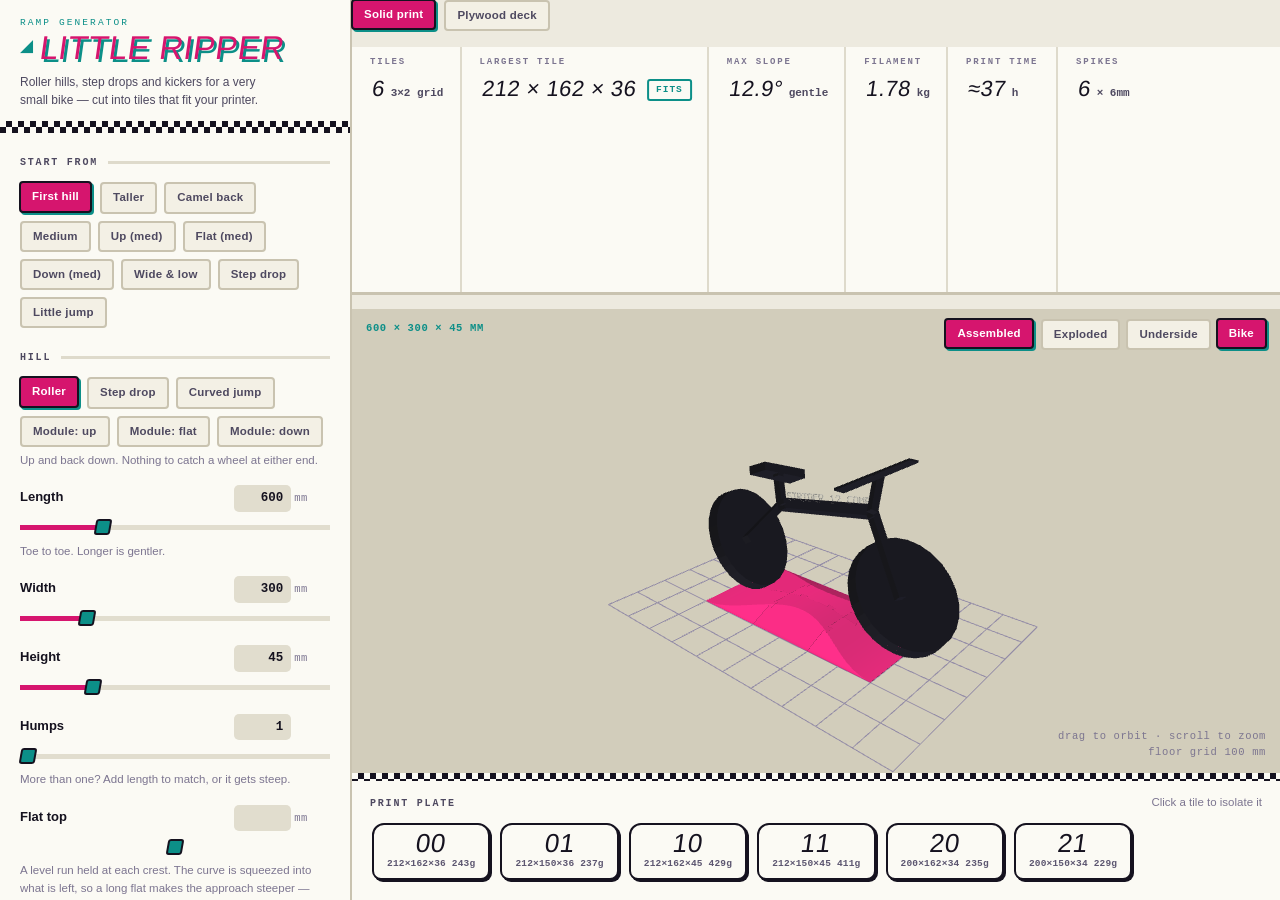
==== commit 68c40447: "Module presets, so matching a roller does not silently double it A module climbs the whole height on" ====
--- a/docs/index.html
+++ b/docs/index.html
@@ -1737,7 +1737,10 @@
     if (Math.abs(d) < 1e-12) return false;
     var u = ((b[1]-c[1])*(px-c[0]) + (c[0]-b[0])*(py-c[1])) / d;
     var v = ((c[1]-a[1])*(px-c[0]) + (a[0]-c[0])*(py-c[1])) / d;
-    return u > 1e-9 && v > 1e-9 && u + v < 1 - 1e-9;
+    // Counts points ON an edge as inside. Collinear vertices -- three mortise
+    // floors at the same height, say -- otherwise let an ear span straight
+    // across them, leaving T-junctions that read as a non-manifold shell.
+    return u > -1e-9 && v > -1e-9 && u + v < 1 + 1e-9;
   }
   function earClip(poly) {
     var pts = poly.slice();
@@ -1882,17 +1885,31 @@
   // A base strip: a flat bar on the ground with a mortise under every rib it
   // passes. This is the bottom plane, and it is what makes the frame a frame.
   function stripSection(p, x0, x1, stations) {
-    var pts = [[x0, 0], [x1, 0], [x1, p.baseH]], i;
-    var half = p.ribThick / 2 + p.fit;
-    for (i = stations.length - 1; i >= 0; i--) {
-      var c = stations[i];
-      if (c - half <= x0 + 1 || c + half >= x1 - 1) continue;
-      pts.push([c + half, p.baseH], [c + half, p.baseH - p.tenon],
-               [c - half, p.baseH - p.tenon], [c - half, p.baseH]);
-    }
-    pts.push([x0, p.baseH]);
+    var half = p.ribThick / 2 + p.fit, H = p.baseH, T = p.tenon;
+    // Clip each mortise to this run rather than dropping it. A mortise that
+    // runs off the end becomes an open half -- and two modules butted together
+    // make a whole one, so a single rib's feet span the seam and tie them.
+    var ms = [], i;
+    for (i = 0; i < stations.length; i++) {
+      var a = Math.max(stations[i] - half, x0), b = Math.min(stations[i] + half, x1);
+      if (b - a > 0.5) ms.push([a, b]);
+    }
+    ms.sort(function (u, v) { return u[0] - v[0]; });
+
+    // top edge, left to right, stepping down through each mortise
+    var top = [], cur = x0;
+    for (i = 0; i < ms.length; i++) {
+      if (ms[i][0] > cur + 1e-9) top.push([cur, H], [ms[i][0], H]);
+      top.push([ms[i][0], H - T], [ms[i][1], H - T]);
+      cur = ms[i][1];
+    }
+    if (cur < x1 - 1e-9) top.push([cur, H], [x1, H]);
+
+    var pts = [[x0, 0], [x1, 0]];
+    for (i = top.length - 1; i >= 0; i--) pts.push(top[i]);
     return pts;
   }
+
   function stripAt(p, x0, x1, stations, y0, y1) {
     return extrude(stripSection(p, x0, x1, stations), y0, y1,
       function (x, z, yy) { return [x, yy, z]; });
@@ -2166,6 +2183,12 @@
                      humps:2, bevelRun:90 },
     'Medium':      { shape:'roller', hillLength:920, hillWidth:330, hillHeight:90,
                      humps:1, crestFlat:30, bevelRun:80 },
+    'Up (med)':    { shape:'rise', hillLength:445, hillWidth:330, hillHeight:90,
+                     bevelRun:80 },
+    'Flat (med)':  { shape:'flat', hillLength:400, hillWidth:330, hillHeight:90,
+                     bevelRun:80 },
+    'Down (med)':  { shape:'fall', hillLength:445, hillWidth:330, hillHeight:90,
+                     bevelRun:80 },
     'Wide & low':  { shape:'roller', hillLength:700, hillWidth:480, hillHeight:35,
                      humps:1, bevelRun:130 },
     'Step drop':   { shape:'drop', hillLength:500, hillWidth:300, hillHeight:50,
@@ -2182,13 +2205,16 @@
     { v:'kicker', label:'Curved jump',
       hint:'Curved launch, steepest at the lip, vertical behind it.' },
     { v:'rise',   label:'Module: up',
-      hint:'Ground to full height, dovetailed at the top so a flat or a down ' +
-           'ramp bolts straight on. Both ends leave at zero slope.' },
+      hint:'Ground to full height, joined at the top so a flat or a down ramp ' +
+           'goes straight on. A module climbs the whole height on its own, so ' +
+           'use HALF the length of the roller you are matching \u2014 a 920 mm ' +
+           'roller is up 445 + down 445, same slope and the same total cost.' },
     { v:'flat',   label:'Module: flat',
       hint:'A level table at full height, dovetailed both ends. Add one between ' +
            'an up and a down to make a longer table top.' },
     { v:'fall',   label:'Module: down',
-      hint:'Full height back to the ground, dovetailed at the top end.' }
+      hint:'Full height back to the ground, joined at the top end. Same length ' +
+           'rule as the up ramp: half the roller you are matching.' }
   ];
 
   // Nominal bed sizes; BED_MARGIN comes off each axis for clearance at the edge.
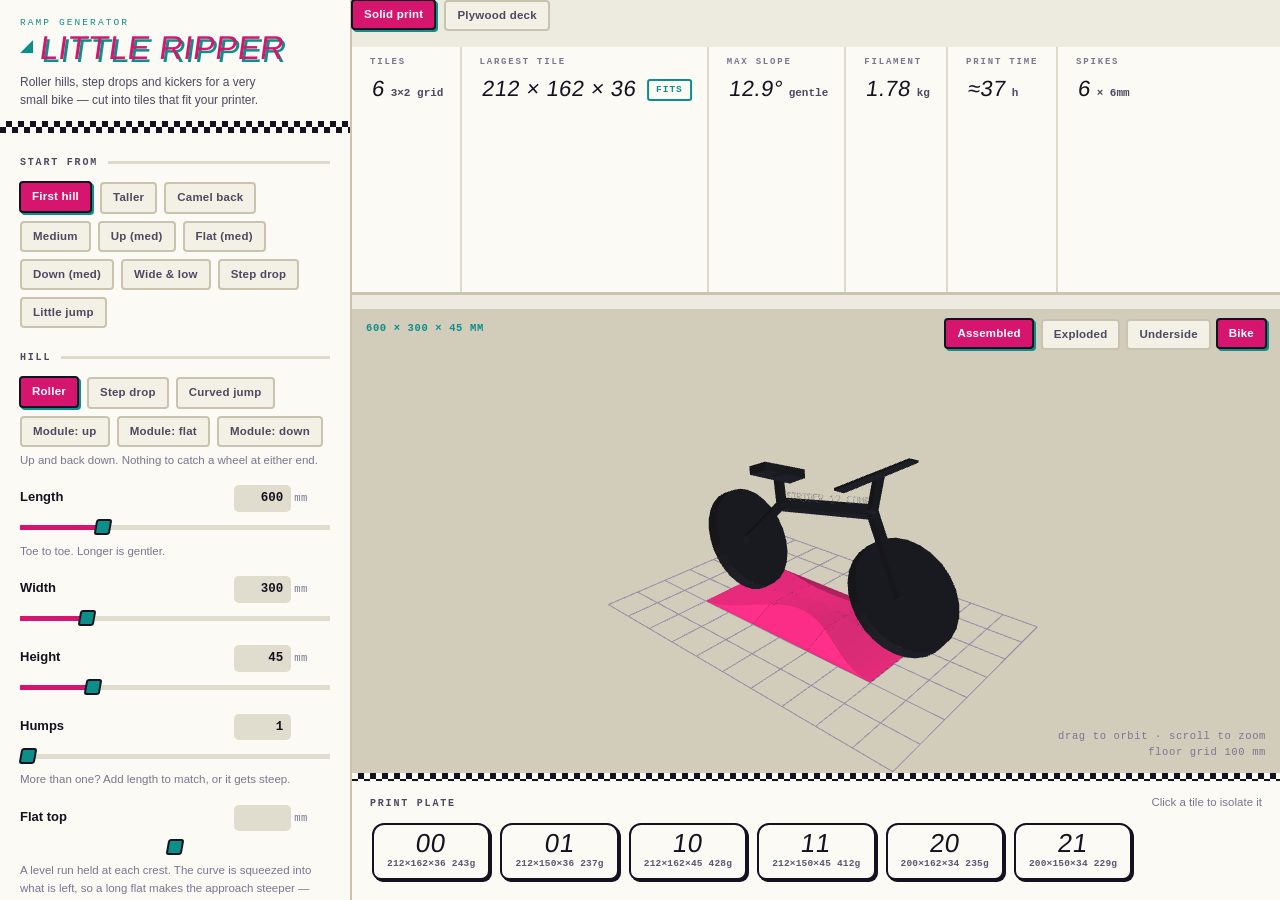
==== commit 3daaead8: "Run dovetails further towards the toe On a 920 mm hill the centre seam had tabs from x=173 to 748, l" ====
--- a/docs/index.html
+++ b/docs/index.html
@@ -827,14 +827,47 @@
     return out;
   }
   // Dovetails on a seam at constant x, positioned along y (and vice versa).
-  // Skipped where the hill is too thin to make a useful tab.
+  //
+  // Spacing them across the whole seam and then discarding the thin ones wastes
+  // the space too: on a 920 mm hill the end tabs land where the ramp is 4 mm
+  // thick, get dropped, and leave 173 mm at each end with nothing holding the
+  // halves together. Find the stretches that are thick enough first, then space
+  // tabs inside those, so they run right up to where the material gives out.
+  function runsOver(hgt, a, b, minH) {
+    // A run ends at the last sample that qualifies, not the first that does
+    // not -- otherwise it is a sample step longer here than in the OpenSCAD
+    // model, and the tabs and sockets land in different places.
+    var N = 240, runs = [], inRun = false, start = a, lastOk = a, i;
+    for (i = 0; i <= N; i++) {
+      var q = a + (b - a) * i / N;
+      if (hgt(q) >= minH) {
+        if (!inRun) { start = q; inRun = true; }
+        lastOk = q;
+      } else if (inRun) { runs.push([start, lastOk]); inRun = false; }
+    }
+    if (inRun) runs.push([start, lastOk]);
+    return runs;
+  }
+  function spaceTabs(hgt, a, b, minH, tip) {
+    var out = [], edge = (tip || 26) / 2 + 2;   // keep the tab inside the run
+    runsOver(hgt, a, b, minH).forEach(function (r) {
+      var lo = r[0] + edge, hi = r[1] - edge;
+      if (hi - lo < 1) return;                  // no room for a useful tab
+      var n = Math.max(1, Math.round((r[1] - r[0]) / 120)), k;
+      if (n === 1) { out.push((lo + hi) / 2); return; }
+      // spread to the ends of the run, not inset from them -- the point is to
+      // reach as far towards the thin toe as the material allows
+      for (k = 0; k < n; k++) out.push(lo + (hi - lo) * k / (n - 1));
+    });
+    return out;
+  }
   function xseamTabs(p, xs, y0, span) {
-    return tabOffsets(span).map(function (t) { return y0 + t; })
-      .filter(function (q) { return hAt(p, xs, q) >= p.minTabH; });
+    return spaceTabs(function (q) { return hAt(p, xs, q); },
+                     y0, y0 + span, p.minTabH, p.tabTip);
   }
   function yseamTabs(p, ys, x0, span) {
-    return tabOffsets(span).map(function (t) { return x0 + t; })
-      .filter(function (q) { return hAt(p, q, ys) >= p.minTabH; });
+    return spaceTabs(function (q) { return hAt(p, q, ys); },
+                     x0, x0 + span, p.minTabH, p.tabTip);
   }
 
   // ------------------------------------------------------------- dovetail ---
@@ -1973,10 +2006,10 @@
     return m.tris;
   }
 
-  function thresholdMesh(p) {
-    var rs = ribSpan(p);
-    return prism([[0, 0], [p.endRun, 0], [p.endRun, p.baseH + p.sheet]],
-                 rs[0], rs[1]);
+  // Split across the width on the same cuts the ribs use -- at full width this
+  // is wider than the bed, and unlike every other part nothing was splitting it.
+  function thresholdMesh(p, y0, y1) {
+    return prism([[0, 0], [p.endRun, 0], [p.endRun, p.baseH + p.sheet]], y0, y1);
   }
 
   // The bent sheet itself, for the preview: top follows the ramp surface,
@@ -2119,7 +2152,12 @@
     return { params: p, ribs: ribs, strips: strips, channels: chan,
              step: step, screwY: sy,
              skipped: skipped, baseYs: ys,
-             threshold: { name: 'threshold_x2', tris: thresholdMesh(p) },
+             thresholds: ribCuts(p).map(function (seg, q) {
+               return { name: 'threshold_x2' + (ribCuts(p).length > 1 ?
+                          'abcdefgh'.charAt(q) : ''),
+                        y0: seg[0], y1: seg[1],
+                        tris: thresholdMesh(p, seg[0], seg[1]) };
+             }),
              sheetTris: sheetMesh(p),
              sheet: { length: p.hillLength, width: ss[1] - ss[0],
                       y0: ss[0], y1: ss[1], thick: p.sheet } };
@@ -2134,14 +2172,16 @@
     // The thresholds lead UP to the deck from the ground, so they belong
     // outside the run. Left inside it they sit buried under the sheet and the
     // ramp just ends at a 9 mm cliff.
-    var th = r.threshold.tris, a = th.slice(), b2 = th.slice(), i;
-    for (i = 0; i < a.length; i += 3) a[i] -= p.endRun;
-    for (i = 0; i < b2.length; i += 3) b2[i] = p.hillLength + p.endRun - b2[i];
-    // match the sheet's display lift so the joint reads flush in the preview
-    for (i = 2; i < a.length; i += 3) a[i] += 0.25;
-    for (i = 2; i < b2.length; i += 3) b2[i] += 0.25;
-    out.push({ name: 'threshold (near)', tris: a, ci: 0, kind: 'end', dir: -1 });
-    out.push({ name: 'threshold (far)', tris: b2, ci: 0, kind: 'end', dir: 1 });
+    r.thresholds.forEach(function (th, q) {
+      var a = th.tris.slice(), b2 = th.tris.slice(), i;
+      for (i = 0; i < a.length; i += 3) a[i] -= p.endRun;
+      for (i = 0; i < b2.length; i += 3) b2[i] = p.hillLength + p.endRun - b2[i];
+      // match the sheet's display lift so the joint reads flush in the preview
+      for (i = 2; i < a.length; i += 3) a[i] += 0.25;
+      for (i = 2; i < b2.length; i += 3) b2[i] += 0.25;
+      out.push({ name: 'threshold near ' + q, tris: a, ci: 0, kind: 'end', dir: -1 });
+      out.push({ name: 'threshold far ' + q, tris: b2, ci: 0, kind: 'end', dir: 1 });
+    });
     out.push({ name: 'plywood deck', tris: r.sheetTris, ci: 1, sheet: true });
     return out;
   }
@@ -2150,7 +2190,7 @@
   function estimate(r, print) {
     var g = 0, h = 0, plates = 1;
     r.ribs.concat(r.strips).concat(r.channels)
-      .concat([r.threshold, r.threshold]).forEach(function (b) {
+      .concat(r.thresholds).concat(r.thresholds).forEach(function (b) {
       var e = BR.estimate(BR.measure(b.tris),
         Object.assign({ infill: 0.25, topLayers: 6, flow: 11, plates: 0 }, print || {}));
       g += e.grams; h += e.hours;
@@ -2165,11 +2205,257 @@
   else root.BikeRampDeck = api;
 })(this);
 </script>
-<script>window.SCAD_SOURCE = "// ============================================================================\n//  bikeramp.scad  --  printable coasting hill for a toddler balance bike\n//\n//  Generates a smooth cosine \"roller\" hill, auto-split into bed-sized tiles\n//  that lock together with drop-in dovetails.\n//\n//  Render one tile:   openscad -D 'part=\"tile\"' -D tile_i=0 -D tile_j=0 -o t.stl bikeramp.scad\n//  Preview the hill:  openscad -D 'part=\"hill\"' bikeramp.scad\n//  See ./render.sh for batch export.\n// ============================================================================\n\n/* [Hill] */\nshape       = \"roller\";  // \"roller\" = up and back down; \"rise\"/\"flat\"/\"fall\" are joinable modules\n                         // \"drop\"   = rise, flat deck, then a vertical step off\n                         // \"kicker\" = curved launch, steepest at the lip\ndeck        = 150;   // drop only: flat run before the edge (mm)\nhill_length = 600;   // total run, front toe to back toe (mm)\nhill_width  = 300;   // riding width (mm)\nhill_height = 45;    // crest height (mm)\nhumps       = 1;     // 1 = single hill, 2 = camel back, ...\ncrest_flat  = 0;     // roller only: flat run held at each crest (mm)\nbevel_run   = 90;    // side taper: outer this-many mm slope down to the floor. 0 = vertical sides\nedge_lip    = 1.2;   // thickness at the toe and outer edges. Raising it makes the edge\n                     // sturdier but shrinks the fully-solid zone near the toe\n\n/* [Printer] */\nbed_x       = 250;   // usable bed along the run.   X1C is 256; 250 leaves margin\nbed_y       = 250;   // usable bed across the width. A MK4 would be 244 x 204\n\n/* [Joints] */\ntab_depth   = 12;\ntab_neck    = 18;    // width where the dovetail meets the tile (narrow)\ntab_tip     = 26;    // width at the tip (wide -> locks)\nfit         = 0.12;  // clearance cut into the matching socket, per side. These are\n                     // drop-in joints, so this is for print error, not for sliding\nmin_tab_h   = 10;    // skip dovetails where the hill is shorter than this\n\n/* [Ground spikes] */\nspike_len     = 0;    // spike protrusion below the tile, mm. 0 = no sockets at all\nsocket_depth  = 11;\nsocket_roof   = 5;    // material left between socket ceiling and riding surface\nsocket_gon    = 24;\nspike_clear   = 0.25; // radial clearance, spike to socket\nthread_lead   = 1.5;  // plain bore at the mouth, to start the screw\nthread_relief = 1.5;  // plain bore at the far end, so the ceiling closes flat\nspike_inset   = 30;   // keep sockets clear of tile edges and their dovetails\nspike_scan    = 10;   // grid the tile is searched on for its thickest point\nspike_minor   = 6.5;  // thread core radius\nspike_major   = 7.45; // thread crest radius\nspike_pitch   = 3.0;\nspike_stud    = 10;\nspike_chamfer = 1.5;\nspike_flange_r= 9.0;  // hex flange, circumradius. Grip it to screw the spike in\nspike_flange_h= 1.5;\nspike_cone_r  = 7.5;\nspike_tip_r   = 0.6;\n\n/* [Decals] */\ndecal        = \"none\";  // \"none\" | \"text\" | \"checker\" | \"both\"\ndecal_text   = \"LITTLE RIPPER\";\ndecal_relief = 1.2;     // how far the decal stands proud of the flank (mm)\n\n/* [Grip] */\ngrip_depth  = 0;     // 0 = smooth. 0.6 gives shallow traction grooves\ngrip_pitch  = 14;\ngrip_width  = 4;\n\n/* [Output] */\npart      = \"tile\";  // \"tile\" | \"hill\" | \"mono\" | \"spike\" | \"body\"\nbody_rel  = 0;       // \"body\": which relief level to skin, for multi-material\nbody_skin = 0.9;     // how deep that skin runs\ntile_i = 0;          // tile index along the run\ntile_j = 0;          // tile index across the width\n\n/* [Hidden] */\n$fn = 32;\nSTEPS = 160;         // profile resolution\nBIG   = 1000;\n\n// ---------------------------------------------------------------- tiling ----\n// Tiles carry a dovetail past their nominal pitch, so the printable span is the\n// bed less one tab. Beds are often oblong, so lay the grid out both ways round\n// and keep whichever needs fewer plates.\nbx = max(1, bed_x - tab_depth);\nby = max(1, bed_y - tab_depth);\nnx_a = max(1, ceil(hill_length / bx));  ny_a = max(1, ceil(hill_width / by));\nnx_b = max(1, ceil(hill_length / by));  ny_b = max(1, ceil(hill_width / bx));\nturned = nx_b * ny_b < nx_a * ny_a;\n\nnx = turned ? nx_b : nx_a;\nny = turned ? ny_b : ny_a;\npx = hill_length / nx;   // tile pitch along the run\npy = hill_width  / ny;   // tile pitch across the width\n\n// ---------------------------------------------------------------- profile ---\n// Three lengthwise profiles. \"roller\" returns to the ground; \"drop\" and\n// \"kicker\" both finish at full height, so the far end is a vertical face.\nfunction prof_x(x) =\n    let (h = hill_height - edge_lip, L = hill_length)\n    shape == \"drop\"\n      ? let (rise = max(1, L - min(deck, L * 0.8)))\n        (x >= rise ? hill_height\n                   : edge_lip + h * 0.5 * (1 - cos(180 * min(1, max(0, x / rise)))))\n  : shape == \"kicker\"\n      ? (h < 0.01 ? edge_lip\n         : let (R = (L * L + h * h) / (2 * h), xx = min(max(x, 0), L))\n           edge_lip + R - sqrt(max(0, R * R - xx * xx)))\n  : shape == \"flat\" ? hill_height\n  : (shape == \"rise\" || shape == \"fall\")\n      ? // Half a raised cosine: leaves the ground and arrives at full height\n        // with zero slope at both ends, so any two modules butt together\n        // without a kink in the riding surface.\n        let (tm = min(1, max(0, x / L)), c2 = cos(180 * tm))\n        edge_lip + h * 0.5 * (shape == \"rise\" ? 1 - c2 : 1 + c2)\n  : // Roller: a raised cosine, optionally held at its peak for a flat top.\n    let (lam = L / max(1, humps),\n         c = min(max(0, crest_flat), lam * 0.8),\n         w = lam - c,\n         u = x - floor(x / lam) * lam,\n         ue = u < w / 2 ? u : (u > w / 2 + c ? u - c : w / 2))\n    edge_lip + h / 2 * (1 - cos(360 * ue / w));\n\n// Steepest gradient the rider meets: the lip on a kicker, the approach on a drop.\nfunction max_slope() =\n    let (h = hill_height - edge_lip, L = hill_length)\n    shape == \"drop\"   ? atan(PI * h / (2 * max(1, L - min(deck, L * 0.8))))\n  : shape == \"kicker\" ? (h < 0.01 ? 0\n                         : let (R = (L * L + h * h) / (2 * h))\n                           atan(L / max(1e-9, R - h)))\n  : shape == \"flat\" ? 0\n  : (shape == \"rise\" || shape == \"fall\") ? atan(PI * h / (2 * max(1, L)))\n  : // the cosine is squeezed into (wavelength - flat), so it steepens\n    let (lam = L / max(1, humps), c = min(max(0, crest_flat), lam * 0.8))\n    atan(PI * h / max(1e-9, lam - c));\n\n// Crosswise: flat in the middle, tapering to the floor over bevel_run.\nfunction prof_y(y) =\n    bevel_run <= 0\n      ? hill_height\n      : edge_lip + (hill_height - edge_lip)\n          * min(1, max(0, min(y, hill_width - y) / bevel_run));\n\nfunction h_at(x, y) = min(prof_x(x), prof_y(y));\n\n// ------------------------------------------------------------ hill solid ----\n// The lengthwise sweep is floored at z=0, so it alone bounds the solid below.\n// The crosswise sweep runs well below zero, which lets it be raised by the\n// decal relief without lifting the underside off the bed.\nmodule sweep_x() {\n    translate([0, hill_width + BIG, 0])\n        rotate([90, 0, 0])\n            linear_extrude(hill_width + 2 * BIG)\n                polygon(concat(\n                    [[0, 0]],\n                    [for (i = [0 : STEPS])\n                        let (x = i * hill_length / STEPS) [x, prof_x(x)]],\n                    [[hill_length, 0]]\n                ));\n}\nmodule sweep_y() {\n    translate([-BIG, 0, 0])\n        rotate([0, 0, 90]) rotate([90, 0, 0])\n            linear_extrude(hill_length + 2 * BIG)\n                polygon(concat(\n                    [[0, -BIG]],\n                    [for (i = [0 : STEPS])\n                        let (y = i * hill_width / STEPS) [y, prof_y(y)]],\n                    [[hill_width, -BIG]]\n                ));\n}\n\nmodule hill_solid() {\n    if (decal == \"none\" || bevel_run <= 0 || len(decal_rects()) == 0) {\n        intersection() { sweep_x(); sweep_y(); }\n    } else {\n        // h = min(prof_x, prof_y + relief) inside the decal blocks, h unchanged\n        // outside -- so union the plain hill with the raised hill clipped to\n        // the blocks. The min() is what keeps a decal from ever standing above\n        // the riding surface.\n        // One pass per distinct relief. Checker squares stand at half the\n        // relief and letters at all of it, so raising every proud block by the\n        // same amount would lift the checker twice as far as it should.\n        difference() {\n            union() {\n                intersection() { sweep_x(); sweep_y(); }\n                for (lv = [decal_relief / 2, decal_relief])\n                    intersection() {                   // proud blocks\n                        sweep_x();\n                        translate([0, 0, lv]) sweep_y();\n                        decal_prisms_at(lv);\n                    }\n            }\n            intersection() {                           // sunk blocks\n                difference() {\n                    decal_prisms_at(decal_down());\n                    decal_prisms_at(decal_relief / 2);\n                    decal_prisms_at(decal_relief);\n                }\n                difference() {\n                    intersection() { sweep_x(); sweep_y(); }\n                    intersection() {\n                        sweep_x();\n                        translate([0, 0, decal_down()]) sweep_y();\n                    }\n                }\n            }\n        }\n    }\n}\n\n// --------------------------------------------------------------- decals -----\n// A blocky 5x7 stencil: every edge is axis-aligned, which keeps the letters\n// crisp and matches the mesh generator block for block.\nDECAL_KEYS = \"ABCDEFGHIJKLMNOPQRSTUVWXYZ0123456789 -.'!\";\nDECAL_FONT = [\n    [\".###.\",\"#...#\",\"#...#\",\"#####\",\"#...#\",\"#...#\",\"#...#\"],\n    [\"####.\",\"#...#\",\"####.\",\"#...#\",\"#...#\",\"#...#\",\"####.\"],\n    [\".####\",\"#....\",\"#....\",\"#....\",\"#....\",\"#....\",\".####\"],\n    [\"####.\",\"#...#\",\"#...#\",\"#...#\",\"#...#\",\"#...#\",\"####.\"],\n    [\"#####\",\"#....\",\"####.\",\"#....\",\"#....\",\"#....\",\"#####\"],\n    [\"#####\",\"#....\",\"####.\",\"#....\",\"#....\",\"#....\",\"#....\"],\n    [\".####\",\"#....\",\"#....\",\"#..##\",\"#...#\",\"#...#\",\".####\"],\n    [\"#...#\",\"#...#\",\"#####\",\"#...#\",\"#...#\",\"#...#\",\"#...#\"],\n    [\"#####\",\"..#..\",\"..#..\",\"..#..\",\"..#..\",\"..#..\",\"#####\"],\n    [\"####.\",\"...#.\",\"...#.\",\"...#.\",\"...#.\",\"#..#.\",\".##..\"],\n    [\"#...#\",\"#..#.\",\"##...\",\"##...\",\"#.#..\",\"#..#.\",\"#...#\"],\n    [\"#....\",\"#....\",\"#....\",\"#....\",\"#....\",\"#....\",\"#####\"],\n    [\"#...#\",\"##.##\",\"#.#.#\",\"#...#\",\"#...#\",\"#...#\",\"#...#\"],\n    [\"#...#\",\"##..#\",\"#.#.#\",\"#..##\",\"#...#\",\"#...#\",\"#...#\"],\n    [\".###.\",\"#...#\",\"#...#\",\"#...#\",\"#...#\",\"#...#\",\".###.\"],\n    [\"####.\",\"#...#\",\"#...#\",\"####.\",\"#....\",\"#....\",\"#....\"],\n    [\".###.\",\"#...#\",\"#...#\",\"#...#\",\"#.#.#\",\"#..#.\",\".##.#\"],\n    [\"####.\",\"#...#\",\"#...#\",\"####.\",\"#.#..\",\"#..#.\",\"#...#\"],\n    [\".####\",\"#....\",\"#....\",\".###.\",\"....#\",\"....#\",\"####.\"],\n    [\"#####\",\"..#..\",\"..#..\",\"..#..\",\"..#..\",\"..#..\",\"..#..\"],\n    [\"#...#\",\"#...#\",\"#...#\",\"#...#\",\"#...#\",\"#...#\",\".###.\"],\n    [\"#...#\",\"#...#\",\"#...#\",\"#...#\",\"#...#\",\".#.#.\",\"..#..\"],\n    [\"#...#\",\"#...#\",\"#...#\",\"#...#\",\"#.#.#\",\"##.##\",\"#...#\"],\n    [\"#...#\",\".#.#.\",\"..#..\",\"..#..\",\"..#..\",\".#.#.\",\"#...#\"],\n    [\"#...#\",\".#.#.\",\"..#..\",\"..#..\",\"..#..\",\"..#..\",\"..#..\"],\n    [\"#####\",\"....#\",\"...#.\",\"..#..\",\".#...\",\"#....\",\"#####\"],\n    [\".###.\",\"#..##\",\"#.#.#\",\"#.#.#\",\"##..#\",\"#...#\",\".###.\"],\n    [\"..#..\",\".##..\",\"..#..\",\"..#..\",\"..#..\",\"..#..\",\".###.\"],\n    [\".###.\",\"#...#\",\"....#\",\"...#.\",\"..#..\",\".#...\",\"#####\"],\n    [\"####.\",\"....#\",\"....#\",\".###.\",\"....#\",\"....#\",\"####.\"],\n    [\"#..#.\",\"#..#.\",\"#..#.\",\"#####\",\"...#.\",\"...#.\",\"...#.\"],\n    [\"#####\",\"#....\",\"####.\",\"....#\",\"....#\",\"#...#\",\".###.\"],\n    [\".###.\",\"#....\",\"####.\",\"#...#\",\"#...#\",\"#...#\",\".###.\"],\n    [\"#####\",\"....#\",\"...#.\",\"..#..\",\".#...\",\".#...\",\".#...\"],\n    [\".###.\",\"#...#\",\"#...#\",\".###.\",\"#...#\",\"#...#\",\".###.\"],\n    [\".###.\",\"#...#\",\"#...#\",\".####\",\"....#\",\"....#\",\".###.\"],\n    [\".....\",\".....\",\".....\",\".....\",\".....\",\".....\",\".....\"],\n    [\".....\",\".....\",\".....\",\"#####\",\".....\",\".....\",\".....\"],\n    [\".....\",\".....\",\".....\",\".....\",\".....\",\".##..\",\".##..\"],\n    [\"..#..\",\"..#..\",\".....\",\".....\",\".....\",\".....\",\".....\"],\n    [\"..#..\",\"..#..\",\"..#..\",\"..#..\",\"..#..\",\".....\",\"..#..\"]\n];\n\nfunction decal_glyph(ch) =\n    let (i = search(ch, DECAL_KEYS)) len(i) == 0 ? undef : DECAL_FONT[i[0]];\n\n// Blocks in (x, d), d being distance in from the nearer side, so one list\n// serves both flanks and each reads the right way round from its own side.\n// Never sink so far that the flank meets the ground.\nfunction decal_down() =\n    -min(decal_relief / 2, max(0, prof_y(bevel_run * 0.08) - 0.6));\n\n// Every square is either proud or sunk -- raising only the odd ones leaves the\n// rest indistinguishable from the flank, so the band has no edge. Each square\n// is inset so a flat grout line runs between them: butted up, four would meet\n// at a point with alternating heights, which no surface can close.\nfunction decal_checker() =\n    (decal != \"checker\" && decal != \"both\") ? []\n    : let (sq = max(6, min(14, bevel_run * 0.11)),\n           d0 = bevel_run * 0.08,\n           n  = floor(hill_length / sq),\n           pad = (hill_length - n * sq) / 2,\n           e = 0.15, half = decal_relief / 2,\n           bx1 = pad + n * sq, bd1 = d0 + 2 * sq)\n      concat(\n        // proud squares, grown inward only so the band keeps a clean outer edge\n        [for (i = [0 : max(0, n - 1)], r = [0 : 1]) if ((i + r) % 2 == 0)\n           let (a = pad + i * sq, b = d0 + r * sq)\n           [max(pad, a - e), max(d0, b - e),\n            min(bx1, a + sq + e), min(bd1, b + sq + e), half]],\n        [for (i = [0 : max(0, n - 1)], r = [0 : 1]) if ((i + r) % 2 != 0)\n           let (a = pad + i * sq, b = d0 + r * sq)\n           [a, b, a + sq, b + sq, decal_down()]]);\n\nfunction decal_words() =\n    let (raw = [for (w = split_words(decal_text)) [for (c = [0 : max(0, len(w) - 1)])\n                  if (!is_undef(decal_glyph(w[c]))) w[c]]])\n    [for (w = raw) if (len(w) > 0) w];\n\nfunction split_words(t, i = 0, cur = \"\", acc = []) =\n    i >= len(t) ? (cur == \"\" ? acc : concat(acc, [cur]))\n    : t[i] == \" \" ? split_words(t, i + 1, \"\", cur == \"\" ? acc : concat(acc, [cur]))\n    : split_words(t, i + 1, str(cur, t[i]), acc);\n\n// The widest run of hill that no joint interrupts, preferring the tallest --\n// lettering on a toe would be clamped flat by the riding surface.\nfunction text_cuts() =\n    let (pad = tab_depth + 1.5)\n    concat([0], [for (i = [1 : max(1, nx - 1)]) if (i < nx) each [i * px - pad, i * px + pad]],\n           [hill_length]);\n\nfunction text_span() =\n    let (c = text_cuts(),\n         iv = [for (i = [0 : 2 : len(c) - 2]) if (c[i + 1] - c[i] >= 20) [c[i], c[i + 1]]],\n         best = max([for (v = iv) prof_x((v[0] + v[1]) / 2)]))\n    len(iv) == 0 ? [0, hill_length]\n    : [for (v = iv) if (prof_x((v[0] + v[1]) / 2) >= best - 1e-9) v][0];\n\n// Where the block lands, given its width: over the tallest part of the run,\n// pulled back far enough to sit inside it.\nfunction letter_mid(w, sp, peak) = min(max(peak, sp[0] + w / 2), sp[1] - w / 2);\n\n// How much flank is available under the block itself. Measuring the whole run\n// instead judges a short ramp by its toe and sizes the text out of existence.\nfunction letter_hi(w, sp, peak) =\n    let (mid = letter_mid(w, sp, peak),\n         hmin = min([for (k = [0 : 12]) prof_x(mid - w / 2 + w * k / 12)]),\n         dfold = bevel_run * max(0, min(1, (hmin - edge_lip)\n                                        / max(1e-6, hill_height - edge_lip))))\n    min(bevel_run * 0.82, dfold - 2);\n\nfunction decal_letters() =\n    (decal != \"text\" && decal != \"both\") ? []\n    : let (ws = decal_words(), nl = len(ws))\n      nl == 0 ? []\n      : let (sp = text_span(),\n             span_w = sp[1] - sp[0],\n             lo = (decal == \"both\") ? bevel_run * 0.36 : bevel_run * 0.26,\n             gap = 2,\n             rows_tot = nl * 7 + (nl - 1) * gap,\n             units = max([for (w = ws) len(w)]) * 6 - 1,\n             hs = [for (q = [0 : 40]) [prof_x(sp[0] + span_w * q / 40),\n                                       sp[0] + span_w * q / 40]],\n             peak = [for (h = hs) if (h[0] >= max([for (g = hs) g[0]]) - 1e-9) h[1]][0],\n             // A wide block reaches down towards the toe, where the flank is too\n             // short to carry it. Shrinking it pulls it back over the tall part,\n             // which makes more room -- so walk the size down and take the\n             // largest that actually fits.\n             pxa = min((bevel_run * 0.82 - lo) / rows_tot, span_w * 0.9 / units),\n             fits = [for (q = [0 : 23]) let (t = pxa * pow(0.88, q))\n                       if (t >= 1.0 && letter_hi(units * t, sp, peak) - lo >= rows_tot * t) t],\n             pxu = len(fits) == 0 ? 0 : fits[0])\n        pxu <= 0 ? []\n        : let (hi = letter_hi(units * pxu, sp, peak),\n               mid = letter_mid(units * pxu, sp, peak),\n               base = lo + ((hi - lo) - rows_tot * pxu) / 2)\n    [for (li = [0 : nl - 1], k = [0 : len(ws[li]) - 1], r = [0 : 6], c = [0 : 4])\n             if (decal_glyph(ws[li][k])[6 - r][c] == \"#\")\n               let (x0 = mid - ((len(ws[li]) * 6 - 1) * pxu) / 2,\n                    yl = base + (nl - 1 - li) * (7 + gap) * pxu)\n               // grow in x only: a diagonal neighbour then shares a real edge\n               // rather than a point, with no sliver between stacked rows\n               [x0 + (k * 6 + c) * pxu - 0.15, yl + r * pxu,\n                x0 + (k * 6 + c + 1) * pxu + 0.15, yl + (r + 1) * pxu,\n                decal_relief]];\n\n// Keep decals out of the joint zone -- the seam and the dovetail either side of\n// it. Relief on a tab or in a socket fouls the fit, and the tiles are separate\n// prints anyway, so a letter spanning a joint would read as broken regardless.\nfunction trim_x(rects, c, pad) =\n    [for (r = rects) each\n       (r[2] <= c - pad || r[0] >= c + pad) ? [r]\n       : concat(r[0] < c - pad ? [[r[0], r[1], c - pad, r[3], r[4]]] : [],\n                r[2] > c + pad ? [[c + pad, r[1], r[2], r[3], r[4]]] : [])];\nfunction trim_d(rects, c, pad) =\n    [for (r = rects) each\n       (r[3] <= c - pad || r[1] >= c + pad) ? [r]\n       : concat(r[1] < c - pad ? [[r[0], r[1], r[2], c - pad, r[4]]] : [],\n                r[3] > c + pad ? [[r[0], c + pad, r[2], r[3], r[4]]] : [])];\nfunction fold_x(rects, cuts, pad, i = 0) =\n    i >= len(cuts) ? rects : fold_x(trim_x(rects, cuts[i], pad), cuts, pad, i + 1);\nfunction fold_d(rects, cuts, pad, i = 0) =\n    i >= len(cuts) ? rects : fold_d(trim_d(rects, cuts[i], pad), cuts, pad, i + 1);\n\nfunction decal_rects() =\n    let (pad = tab_depth + 1.5,\n         cx = [for (i = [1 : max(1, nx - 1)]) if (i < nx) i * px],\n         cd = [for (i = [1 : max(1, ny - 1)]) if (i < ny) each [i * py, hill_width - i * py]],\n         a = fold_x(concat(decal_checker(), decal_letters()), cx, pad),\n         b = fold_d(a, cd, pad))\n    [for (r = b) if (r[2] - r[0] > 0.4 && r[3] - r[1] > 0.4) r];\n\n// The far flank is viewed from the opposite direction, where the run reads the\n// other way, so it is mirrored along the length -- otherwise the lettering comes\n// out backwards on that side.\nmodule decal_prisms_at(rel) {\n    union()\n        for (r = decal_rects()) if (abs(r[4] - rel) < 1e-9) {\n            translate([r[0], r[1], -1])\n                cube([r[2] - r[0], r[3] - r[1], BIG]);\n            translate([hill_length - r[2], hill_width - r[3], -1])\n                cube([r[2] - r[0], r[3] - r[1], BIG]);\n        }\n}\n\n// --------------------------------------------------------------- dovetail ---\n// 2D dovetail pointing +X, root centred on the origin.\nmodule dovetail_2d(grow = 0) {\n    offset(delta = grow)\n        polygon([[0, -tab_neck / 2],\n                 [tab_depth,  -tab_tip / 2],\n                 [tab_depth,   tab_tip / 2],\n                 [0,  tab_neck / 2]]);\n}\n\n// How many dovetails fit on a seam of the given span, and where.\nfunction n_tabs(span) = max(1, round(span / 120));\nfunction tab_pos(span, k) = (k + 0.5) * span / n_tabs(span);\n\n// Seam at constant x = xs, running in y from y0 to y0+span.\n// Only keep tabs where there is enough material to make them worthwhile.\nfunction xseam_tabs(xs, y0, span) =\n    [for (k = [0 : n_tabs(span) - 1])\n        let (p = y0 + tab_pos(span, k))\n        if (h_at(xs, p) >= min_tab_h) p];\n\n// Seam at constant y = ys, running in x from x0 to x0+span.\nfunction yseam_tabs(ys, x0, span) =\n    [for (k = [0 : n_tabs(span) - 1])\n        let (p = x0 + tab_pos(span, k))\n        if (h_at(p, ys) >= min_tab_h) p];\n\n// ------------------------------------------------------- tile footprint -----\n// Plan-view outline of tile (i,j): the rectangle, plus dovetails on its +X and\n// +Y seams, minus sockets on its -X and -Y seams. Neighbours therefore always\n// agree, and every tile still drops straight down into place.\nmodule tile_footprint(i, j) {\n    x0 = i * px;  x1 = (i + 1) * px;\n    y0 = j * py;  y1 = (j + 1) * py;\n\n    // A module joins the next one exactly the way two tiles join. xseam_tabs\n    // already drops any tab where the ramp is too thin to carry one, so a\n    // module ending on the ground simply gets none.\n    let (mod = shape == \"rise\" || shape == \"flat\" || shape == \"fall\")\n    difference() {\n        union() {\n            square([px, py]);\n\n            if (i < nx - 1 || mod)\n                for (p = xseam_tabs(x1, y0, py))\n                    translate([px, p - y0]) dovetail_2d();\n\n            if (j < ny - 1)\n                for (p = yseam_tabs(y1, x0, px))\n                    translate([p - x0, py]) rotate(90) dovetail_2d();\n        }\n\n        if (i > 0 || mod)\n            for (p = xseam_tabs(x0, y0, py))\n                translate([0, p - y0]) dovetail_2d(fit);\n\n        if (j > 0)\n            for (p = yseam_tabs(y0, x0, px))\n                translate([p - x0, 0]) rotate(90) dovetail_2d(fit);\n    }\n}\n\nmodule tile_prism(i, j, inset = 0) {\n    translate([i * px, j * py, -BIG / 2])\n        linear_extrude(BIG)\n            offset(delta = -inset)\n                tile_footprint(i, j);\n}\n\n// --------------------------------------------------------- spike sockets ----\n// One socket per tile, at the thickest point of the area that clears the tile\n// edges and their dovetails. Tiles too thin to swallow one simply get none.\nfunction spike_cands(i, j) =\n    let (x0 = i * px + spike_inset, x1 = (i + 1) * px - spike_inset,\n         y0 = j * py + spike_inset, y1 = (j + 1) * py - spike_inset)\n    (x1 < x0 || y1 < y0) ? []\n    : [for (a = [0 : floor((x1 - x0) / spike_scan)],\n            b = [0 : floor((y1 - y0) / spike_scan)])\n         let (x = x0 + a * spike_scan, y = y0 + b * spike_scan) [x, y, h_at(x, y)]];\n\nfunction spike_spot(i, j) =\n    let (c = spike_cands(i, j))\n    len(c) == 0 ? []\n    : let (best = max([for (q = c) q[2]]))\n      best < socket_depth + socket_roof ? []\n      : [ [for (q = c) if (q[2] >= best - 1e-9) [q[0], q[1]]][0] ];\n\n// The socket carries the spike's own thread form, pushed out by the clearance,\n// so the two mate at every point. Plain bore at both ends: a lead-in to start\n// the screw, and a relief so the ceiling closes flat.\nsocket_crest_r = spike_minor + spike_clear;   // bore at its tightest\nsocket_r       = spike_major + spike_clear;   // groove, and the plain bore\n\nfunction socket_profile(n) =\n    [for (k = [0 : n - 1])\n        let (a = 360 * k / n, u = k / n, t = 1 - abs(2 * u - 1),\n             r = socket_crest_r + (socket_r - socket_crest_r) * t)\n        [r * cos(a), r * sin(a)]];\n\nmodule socket_bore() {\n    th = socket_depth - thread_lead - thread_relief;\n    union() {\n        translate([0, 0, -1])\n            cylinder(h = thread_lead + 1, r = socket_r, $fn = socket_gon);\n        translate([0, 0, thread_lead])\n            linear_extrude(height = th, twist = -360 * th / spike_pitch,\n                           slices = ceil(th * 12), convexity = 8)\n                polygon(socket_profile(socket_gon));\n        translate([0, 0, socket_depth - thread_relief])\n            cylinder(h = thread_relief, r = socket_r, $fn = socket_gon);\n    }\n}\n\n// A thin skin under the visible surface of one relief level, for AMS printing.\n// It overlaps the tile rather than being cut from it -- a slicer resolves\n// overlapping parts of one object in favour of the later part. Proud blocks are\n// grown and win where they meet sunk ones, so a sunk skin has them removed.\nmodule colour_body(rel, skin) {\n    intersection() {\n        difference() {\n            decal_prisms_at(rel);\n            if (rel < 0) {\n                decal_prisms_at(decal_relief / 2);\n                decal_prisms_at(decal_relief);\n            }\n        }\n        difference() {\n            intersection() { sweep_x(); translate([0, 0, rel]) sweep_y(); }\n            intersection() { sweep_x(); translate([0, 0, rel - skin]) sweep_y(); }\n        }\n    }\n}\n\nmodule spike_sockets(i, j) {\n    if (spike_len > 0)\n        for (q = spike_spot(i, j))\n            translate([q[0], q[1], 0]) socket_bore();\n}\n\n// The spike itself. Printed stud-down, tapering upward, so nothing overhangs.\n// Its coarse thread forms its own groove in the plain socket and backs out again.\nfunction thread_profile(n = 72) =\n    [for (k = [0 : n - 1])\n        let (a = 360 * k / n, u = k / n, t = 1 - abs(2 * u - 1),\n             r = spike_minor + (spike_major - spike_minor) * t)\n        [r * cos(a), r * sin(a)]];\n\nmodule spike_part() {\n    zf = spike_stud + spike_chamfer;\n    zt = zf + spike_flange_h;\n    union() {\n        linear_extrude(height = spike_stud, twist = -360 * spike_stud / spike_pitch,\n                       slices = ceil(spike_stud * 8), convexity = 8)\n            polygon(thread_profile());\n        translate([0, 0, spike_stud])\n            cylinder(h = spike_chamfer, r1 = spike_major, r2 = spike_flange_r, $fn = 6);\n        translate([0, 0, zf]) cylinder(h = spike_flange_h, r = spike_flange_r, $fn = 6);\n        translate([0, 0, zt])\n            cylinder(h = max(0.1, spike_len), r1 = spike_cone_r, r2 = spike_tip_r, $fn = 48);\n    }\n}\n\n// ------------------------------------------------------------ grip combs ----\nmodule grip_cut() {\n    if (grip_depth > 0)\n        intersection() {\n            difference() {\n                hill_solid();\n                translate([0, 0, -grip_depth]) hill_solid();\n            }\n            for (x = [grip_pitch : grip_pitch : hill_length - grip_pitch])\n                translate([x - grip_width / 2, -BIG / 2, -BIG / 2])\n                    cube([grip_width, BIG, BIG]);\n        }\n}\n\n// ----------------------------------------------------------------- tiles ----\nmodule tile_solid(i, j) {\n    difference() {\n        intersection() { hill_solid(); tile_prism(i, j); }\n        grip_cut();\n        spike_sockets(i, j);\n    }\n}\n\nmodule tile(i, j) {\n    translate([-i * px, -j * py, 0])       // drop it on the origin for printing\n        tile_solid(i, j);\n}\n\n// ------------------------------------------------------------------ main ----\nif (part == \"hill\")\n    for (i = [0 : nx - 1], j = [0 : ny - 1])\n        translate([i * px, j * py, 0]) tile(i, j);\nelse if (part == \"spike\")\n    spike_part();\nelse if (part == \"body\")\n    colour_body(body_rel, body_skin);\nelse if (part == \"mono\")          // uncut hill, for checking the joints\n    difference() { hill_solid(); grip_cut(); }\nelse\n    tile(tile_i, tile_j);\n\necho(str(\"tiles: \", nx, \" x \", ny, \" = \", nx * ny,\n         \"   pitch \", px, \" x \", py,\n         \"   printed extent up to \", px + tab_depth, \" x \", py + tab_depth,\n         \"   \", shape, \" max slope \", max_slope(), \" deg\"));\n";</script>
+<script>// ---------------------------------------------------------------------------
+//  threemf.js -- 3MF output, one file per print plate.
+//
+//  A 3MF is an OPC package: a zip holding [Content_Types].xml, _rels/.rels and
+//  3D/3dmodel.model. The model is XML, so geometry is text and about four times
+//  the size of binary STL -- which is why entries are deflated rather than
+//  stored, and why vertices are welded first.
+//
+//  Plates are NOT part of the 3MF spec; multi-plate projects are a Bambu
+//  extension with an undocumented schema. So instead of guessing at that, each
+//  plate is written as its own plain 3MF with the parts already arranged inside
+//  the bed. Same outcome, using only the part of the format that is specified.
+//
+//  Runs in node (module.exports) and in the browser (window.BikeRamp3MF).
+// ---------------------------------------------------------------------------
+(function (root) {
+  'use strict';
+
+  // Weld identical vertices. A closed mesh shares each vertex about six ways,
+  // so this is most of the file size.
+  function weld(tris) {
+    var map = Object.create(null), verts = [], idx = [], i, k;
+    for (i = 0; i < tris.length; i += 3) {
+      var x = tris[i], y = tris[i + 1], z = tris[i + 2];
+      var key = Math.round(x * 1e4) + ',' + Math.round(y * 1e4) + ',' +
+                Math.round(z * 1e4);
+      k = map[key];
+      if (k === undefined) { k = verts.length / 3; map[key] = k; verts.push(x, y, z); }
+      idx.push(k);
+    }
+    return { verts: verts, idx: idx };
+  }
+
+  function num(v) {
+    var s = v.toFixed(4);
+    if (s.indexOf('.') >= 0) s = s.replace(/0+$/, '').replace(/\.$/, '');
+    return s === '-0' ? '0' : s;
+  }
+  function esc(s) {
+    return String(s).replace(/&/g, '&amp;').replace(/</g, '&lt;')
+                    .replace(/>/g, '&gt;').replace(/"/g, '&quot;');
+  }
+
+  // objects: [{ name, tris, at:[x,y,z] }]
+  function modelXml(objects) {
+    var out = ['<?xml version="1.0" encoding="UTF-8"?>\n' +
+      '<model unit="millimeter" xml:lang="en-US" ' +
+      'xmlns="http://schemas.microsoft.com/3dmanufacturing/core/2015/02">\n' +
+      ' <resources>\n'];
+    objects.forEach(function (o, n) {
+      var w = weld(o.tris), i;
+      out.push('  <object id="' + (n + 1) + '" type="model" name="' +
+               esc(o.name) + '">\n   <mesh>\n    <vertices>\n');
+      for (i = 0; i < w.verts.length; i += 3)
+        out.push('     <vertex x="' + num(w.verts[i]) + '" y="' +
+                 num(w.verts[i + 1]) + '" z="' + num(w.verts[i + 2]) + '"/>\n');
+      out.push('    </vertices>\n    <triangles>\n');
+      for (i = 0; i < w.idx.length; i += 3)
+        out.push('     <triangle v1="' + w.idx[i] + '" v2="' + w.idx[i + 1] +
+                 '" v3="' + w.idx[i + 2] + '"/>\n');
+      out.push('    </triangles>\n   </mesh>\n  </object>\n');
+    });
+    out.push(' </resources>\n <build>\n');
+    objects.forEach(function (o, n) {
+      var a = o.at || [0, 0, 0];
+      // 3MF applies [x y z 1] * M, so the basis goes in row-major and the
+      // translation last. A quarter turn about z maps x->-y, y->x, which is why
+      // a rotated part needs its own height added back to land in the bed.
+      var m = o.rot ? '0 1 0 -1 0 0 0 0 1' : '1 0 0 0 1 0 0 0 1';
+      out.push('  <item objectid="' + (n + 1) + '" transform="' + m + ' ' +
+               num(a[0]) + ' ' + num(a[1]) + ' ' + num(a[2]) + '"/>\n');
+    });
+    out.push(' </build>\n</model>\n');
+    return out.join('');
+  }
+
+  var CONTENT_TYPES =
+    '<?xml version="1.0" encoding="UTF-8"?>\n' +
+    '<Types xmlns="http://schemas.openxmlformats.org/package/2006/content-types">\n' +
+    ' <Default Extension="rels" ContentType="application/vnd.openxmlformats-package.relationships+xml"/>\n' +
+    ' <Default Extension="model" ContentType="application/vnd.ms-package.3dmanufacturing-3dmodel+xml"/>\n' +
+    '</Types>\n';
+
+  var RELS =
+    '<?xml version="1.0" encoding="UTF-8"?>\n' +
+    '<Relationships xmlns="http://schemas.openxmlformats.org/package/2006/relationships">\n' +
+    ' <Relationship Target="/3D/3dmodel.model" Id="rel0" ' +
+    'Type="http://schemas.microsoft.com/3dmanufacturing/2013/01/3dmodel"/>\n' +
+    '</Relationships>\n';
+
+  // ------------------------------------------------------------- packing ---
+  // Shelf packing, tallest first, with a 90-degree turn allowed. Good enough
+  // for parts that are mostly long thin bars, and it never overlaps.
+  function pack(parts, bedX, bedY, gap) {
+    var g = gap == null ? 6 : gap;
+    // bedX/bedY are the usable area already, so a part only has to fit the bed
+    // itself -- the gap goes BETWEEN parts, not around the outside.
+    var items = parts.map(function (p, i) {
+      return { i: i, w: p.size[0], h: p.size[1], part: p };
+    }).sort(function (a, b) { return Math.max(b.w, b.h) - Math.max(a.w, a.h); });
+
+    var plates = [];
+    function turns(it) {
+      var t = [[it.w, it.h, false]];
+      if (Math.abs(it.w - it.h) > 1e-6) t.push([it.h, it.w, true]);
+      return t;
+    }
+    // A row's height is fixed when it is created, because the next row is
+    // stacked on it immediately. Growing it here would push later parts into
+    // the row above -- which is exactly what it did.
+    function put(it, pl, row, w, h, rot) {
+      it.at = [row.x, row.y]; it.rot = rot;
+      row.x += w + g;
+      pl.items.push(it);
+    }
+
+    items.forEach(function (it) {
+      var tries = turns(it), placed = false, pi, ri, t;
+
+      for (pi = 0; pi < plates.length && !placed; pi++)
+        for (ri = 0; ri < plates[pi].rows.length && !placed; ri++)
+          for (t = 0; t < tries.length && !placed; t++) {
+            var row = plates[pi].rows[ri], w = tries[t][0], h = tries[t][1];
+            if (row.x + w > bedX + 1e-9) continue;
+            if (h > row.h + 1e-9) continue;          // must fit the row as built
+            put(it, plates[pi], row, w, h, tries[t][2]);
+            placed = true;
+          }
+
+      for (pi = 0; pi < plates.length && !placed; pi++)
+        for (t = 0; t < tries.length && !placed; t++) {
+          var pl = plates[pi], w2 = tries[t][0], h2 = tries[t][1];
+          if (w2 > bedX + 1e-9 || pl.y + h2 > bedY + 1e-9) continue;
+          var nr = { x: 0, y: pl.y, h: h2 };
+          pl.rows.push(nr);
+          put(it, pl, nr, w2, h2, tries[t][2]);
+          pl.y += h2 + g;
+          placed = true;
+        }
+
+      for (t = 0; t < tries.length && !placed; t++) {
+        var w3 = tries[t][0], h3 = tries[t][1];
+        if (w3 > bedX + 1e-9 || h3 > bedY + 1e-9) continue;
+        var np = { rows: [], y: 0, items: [] };
+        var r0 = { x: 0, y: 0, h: h3 };
+        np.rows.push(r0); plates.push(np);
+        put(it, np, r0, w3, h3, tries[t][2]);
+        np.y = h3 + g;
+        placed = true;
+      }
+
+      if (!placed) {
+        // genuinely bigger than the bed in both orientations
+        it.oversize = true; it.at = [0, 0]; it.rot = false;
+        var op = { rows: [], y: 0, items: [it], oversize: true };
+        plates.push(op);
+      }
+    });
+    return plates;
+  }
+
+  // ---------------------------------------------------------------- zip ----
+  var CRCT = (function () {
+    var t = new Uint32Array(256), c, n, k;
+    for (n = 0; n < 256; n++) {
+      c = n;
+      for (k = 0; k < 8; k++) c = (c & 1) ? (0xEDB88320 ^ (c >>> 1)) : (c >>> 1);
+      t[n] = c >>> 0;
+    }
+    return t;
+  })();
+  function crc32(u8) {
+    var c = 0xFFFFFFFF;
+    for (var i = 0; i < u8.length; i++) c = CRCT[(c ^ u8[i]) & 0xFF] ^ (c >>> 8);
+    return (c ^ 0xFFFFFFFF) >>> 0;
+  }
+
+  function deflate(u8) {
+    if (typeof module === 'object' && module.exports)
+      return Promise.resolve(new Uint8Array(require('zlib').deflateRawSync(u8)));
+    if (typeof CompressionStream === 'undefined') return Promise.resolve(null);
+    var cs = new CompressionStream('deflate-raw');
+    var w = cs.writable.getWriter();
+    w.write(u8); w.close();
+    return new Response(cs.readable).arrayBuffer().then(function (b) {
+      return new Uint8Array(b);
+    });
+  }
+
+  // files: [{ name, data: Uint8Array }] -> Promise<Uint8Array>
+  function zipDeflated(files) {
+    return Promise.all(files.map(function (f) { return deflate(f.data); }))
+      .then(function (comp) {
+        var enc = new TextEncoder(), parts = [], central = [], offset = 0;
+        files.forEach(function (f, i) {
+          var raw = f.data, packed = comp[i], method = 8;
+          if (!packed || packed.length >= raw.length) { packed = raw; method = 0; }
+          var name = enc.encode(f.name), crc = crc32(raw);
+          var h = new Uint8Array(30 + name.length), d = new DataView(h.buffer);
+          d.setUint32(0, 0x04034b50, true); d.setUint16(4, 20, true);
+          d.setUint16(8, method, true);
+          d.setUint32(14, crc, true);
+          d.setUint32(18, packed.length, true); d.setUint32(22, raw.length, true);
+          d.setUint16(26, name.length, true);
+          h.set(name, 30);
+          parts.push(h, packed);
+
+          var cd = new Uint8Array(46 + name.length), c = new DataView(cd.buffer);
+          c.setUint32(0, 0x02014b50, true); c.setUint16(4, 20, true);
+          c.setUint16(6, 20, true); c.setUint16(10, method, true);
+          c.setUint32(16, crc, true);
+          c.setUint32(20, packed.length, true); c.setUint32(24, raw.length, true);
+          c.setUint16(28, name.length, true); c.setUint32(42, offset, true);
+          cd.set(name, 46);
+          central.push(cd);
+          offset += h.length + packed.length;
+        });
+        var csize = central.reduce(function (s, c) { return s + c.length; }, 0);
+        var end = new Uint8Array(22), e = new DataView(end.buffer);
+        e.setUint32(0, 0x06054b50, true);
+        e.setUint16(8, files.length, true); e.setUint16(10, files.length, true);
+        e.setUint32(12, csize, true); e.setUint32(16, offset, true);
+
+        var total = 0, all = parts.concat(central, [end]);
+        all.forEach(function (a) { total += a.length; });
+        var out = new Uint8Array(total), at = 0;
+        all.forEach(function (a) { out.set(a, at); at += a.length; });
+        return out;
+      });
+  }
+
+  function build3mf(objects) {
+    var enc = new TextEncoder();
+    return zipDeflated([
+      { name: '[Content_Types].xml', data: enc.encode(CONTENT_TYPES) },
+      { name: '_rels/.rels', data: enc.encode(RELS) },
+      { name: '3D/3dmodel.model', data: enc.encode(modelXml(objects)) }
+    ]);
+  }
+
+  var api = { build3mf: build3mf, modelXml: modelXml, pack: pack, weld: weld };
+  if (typeof module === 'object' && module.exports) module.exports = api;
+  else root.BikeRamp3MF = api;
+})(this);
+</script>
+<script>window.SCAD_SOURCE = "// ============================================================================\n//  bikeramp.scad  --  printable coasting hill for a toddler balance bike\n//\n//  Generates a smooth cosine \"roller\" hill, auto-split into bed-sized tiles\n//  that lock together with drop-in dovetails.\n//\n//  Render one tile:   openscad -D 'part=\"tile\"' -D tile_i=0 -D tile_j=0 -o t.stl bikeramp.scad\n//  Preview the hill:  openscad -D 'part=\"hill\"' bikeramp.scad\n//  See ./render.sh for batch export.\n// ============================================================================\n\n/* [Hill] */\nshape       = \"roller\";  // \"roller\" = up and back down; \"rise\"/\"flat\"/\"fall\" are joinable modules\n                         // \"drop\"   = rise, flat deck, then a vertical step off\n                         // \"kicker\" = curved launch, steepest at the lip\ndeck        = 150;   // drop only: flat run before the edge (mm)\nhill_length = 600;   // total run, front toe to back toe (mm)\nhill_width  = 300;   // riding width (mm)\nhill_height = 45;    // crest height (mm)\nhumps       = 1;     // 1 = single hill, 2 = camel back, ...\ncrest_flat  = 0;     // roller only: flat run held at each crest (mm)\nbevel_run   = 90;    // side taper: outer this-many mm slope down to the floor. 0 = vertical sides\nedge_lip    = 1.2;   // thickness at the toe and outer edges. Raising it makes the edge\n                     // sturdier but shrinks the fully-solid zone near the toe\n\n/* [Printer] */\nbed_x       = 250;   // usable bed along the run.   X1C is 256; 250 leaves margin\nbed_y       = 250;   // usable bed across the width. A MK4 would be 244 x 204\n\n/* [Joints] */\ntab_depth   = 12;\ntab_neck    = 18;    // width where the dovetail meets the tile (narrow)\ntab_tip     = 26;    // width at the tip (wide -> locks)\nfit         = 0.12;  // clearance cut into the matching socket, per side. These are\n                     // drop-in joints, so this is for print error, not for sliding\nmin_tab_h   = 10;    // skip dovetails where the hill is shorter than this\n\n/* [Ground spikes] */\nspike_len     = 0;    // spike protrusion below the tile, mm. 0 = no sockets at all\nsocket_depth  = 11;\nsocket_roof   = 5;    // material left between socket ceiling and riding surface\nsocket_gon    = 24;\nspike_clear   = 0.25; // radial clearance, spike to socket\nthread_lead   = 1.5;  // plain bore at the mouth, to start the screw\nthread_relief = 1.5;  // plain bore at the far end, so the ceiling closes flat\nspike_inset   = 30;   // keep sockets clear of tile edges and their dovetails\nspike_scan    = 10;   // grid the tile is searched on for its thickest point\nspike_minor   = 6.5;  // thread core radius\nspike_major   = 7.45; // thread crest radius\nspike_pitch   = 3.0;\nspike_stud    = 10;\nspike_chamfer = 1.5;\nspike_flange_r= 9.0;  // hex flange, circumradius. Grip it to screw the spike in\nspike_flange_h= 1.5;\nspike_cone_r  = 7.5;\nspike_tip_r   = 0.6;\n\n/* [Decals] */\ndecal        = \"none\";  // \"none\" | \"text\" | \"checker\" | \"both\"\ndecal_text   = \"LITTLE RIPPER\";\ndecal_relief = 1.2;     // how far the decal stands proud of the flank (mm)\n\n/* [Grip] */\ngrip_depth  = 0;     // 0 = smooth. 0.6 gives shallow traction grooves\ngrip_pitch  = 14;\ngrip_width  = 4;\n\n/* [Output] */\npart      = \"tile\";  // \"tile\" | \"hill\" | \"mono\" | \"spike\" | \"body\"\nbody_rel  = 0;       // \"body\": which relief level to skin, for multi-material\nbody_skin = 0.9;     // how deep that skin runs\ntile_i = 0;          // tile index along the run\ntile_j = 0;          // tile index across the width\n\n/* [Hidden] */\n$fn = 32;\nSTEPS = 160;         // profile resolution\nBIG   = 1000;\n\n// ---------------------------------------------------------------- tiling ----\n// Tiles carry a dovetail past their nominal pitch, so the printable span is the\n// bed less one tab. Beds are often oblong, so lay the grid out both ways round\n// and keep whichever needs fewer plates.\nbx = max(1, bed_x - tab_depth);\nby = max(1, bed_y - tab_depth);\nnx_a = max(1, ceil(hill_length / bx));  ny_a = max(1, ceil(hill_width / by));\nnx_b = max(1, ceil(hill_length / by));  ny_b = max(1, ceil(hill_width / bx));\nturned = nx_b * ny_b < nx_a * ny_a;\n\nnx = turned ? nx_b : nx_a;\nny = turned ? ny_b : ny_a;\npx = hill_length / nx;   // tile pitch along the run\npy = hill_width  / ny;   // tile pitch across the width\n\n// ---------------------------------------------------------------- profile ---\n// Three lengthwise profiles. \"roller\" returns to the ground; \"drop\" and\n// \"kicker\" both finish at full height, so the far end is a vertical face.\nfunction prof_x(x) =\n    let (h = hill_height - edge_lip, L = hill_length)\n    shape == \"drop\"\n      ? let (rise = max(1, L - min(deck, L * 0.8)))\n        (x >= rise ? hill_height\n                   : edge_lip + h * 0.5 * (1 - cos(180 * min(1, max(0, x / rise)))))\n  : shape == \"kicker\"\n      ? (h < 0.01 ? edge_lip\n         : let (R = (L * L + h * h) / (2 * h), xx = min(max(x, 0), L))\n           edge_lip + R - sqrt(max(0, R * R - xx * xx)))\n  : shape == \"flat\" ? hill_height\n  : (shape == \"rise\" || shape == \"fall\")\n      ? // Half a raised cosine: leaves the ground and arrives at full height\n        // with zero slope at both ends, so any two modules butt together\n        // without a kink in the riding surface.\n        let (tm = min(1, max(0, x / L)), c2 = cos(180 * tm))\n        edge_lip + h * 0.5 * (shape == \"rise\" ? 1 - c2 : 1 + c2)\n  : // Roller: a raised cosine, optionally held at its peak for a flat top.\n    let (lam = L / max(1, humps),\n         c = min(max(0, crest_flat), lam * 0.8),\n         w = lam - c,\n         u = x - floor(x / lam) * lam,\n         ue = u < w / 2 ? u : (u > w / 2 + c ? u - c : w / 2))\n    edge_lip + h / 2 * (1 - cos(360 * ue / w));\n\n// Steepest gradient the rider meets: the lip on a kicker, the approach on a drop.\nfunction max_slope() =\n    let (h = hill_height - edge_lip, L = hill_length)\n    shape == \"drop\"   ? atan(PI * h / (2 * max(1, L - min(deck, L * 0.8))))\n  : shape == \"kicker\" ? (h < 0.01 ? 0\n                         : let (R = (L * L + h * h) / (2 * h))\n                           atan(L / max(1e-9, R - h)))\n  : shape == \"flat\" ? 0\n  : (shape == \"rise\" || shape == \"fall\") ? atan(PI * h / (2 * max(1, L)))\n  : // the cosine is squeezed into (wavelength - flat), so it steepens\n    let (lam = L / max(1, humps), c = min(max(0, crest_flat), lam * 0.8))\n    atan(PI * h / max(1e-9, lam - c));\n\n// Crosswise: flat in the middle, tapering to the floor over bevel_run.\nfunction prof_y(y) =\n    bevel_run <= 0\n      ? hill_height\n      : edge_lip + (hill_height - edge_lip)\n          * min(1, max(0, min(y, hill_width - y) / bevel_run));\n\nfunction h_at(x, y) = min(prof_x(x), prof_y(y));\n\n// ------------------------------------------------------------ hill solid ----\n// The lengthwise sweep is floored at z=0, so it alone bounds the solid below.\n// The crosswise sweep runs well below zero, which lets it be raised by the\n// decal relief without lifting the underside off the bed.\nmodule sweep_x() {\n    translate([0, hill_width + BIG, 0])\n        rotate([90, 0, 0])\n            linear_extrude(hill_width + 2 * BIG)\n                polygon(concat(\n                    [[0, 0]],\n                    [for (i = [0 : STEPS])\n                        let (x = i * hill_length / STEPS) [x, prof_x(x)]],\n                    [[hill_length, 0]]\n                ));\n}\nmodule sweep_y() {\n    translate([-BIG, 0, 0])\n        rotate([0, 0, 90]) rotate([90, 0, 0])\n            linear_extrude(hill_length + 2 * BIG)\n                polygon(concat(\n                    [[0, -BIG]],\n                    [for (i = [0 : STEPS])\n                        let (y = i * hill_width / STEPS) [y, prof_y(y)]],\n                    [[hill_width, -BIG]]\n                ));\n}\n\nmodule hill_solid() {\n    if (decal == \"none\" || bevel_run <= 0 || len(decal_rects()) == 0) {\n        intersection() { sweep_x(); sweep_y(); }\n    } else {\n        // h = min(prof_x, prof_y + relief) inside the decal blocks, h unchanged\n        // outside -- so union the plain hill with the raised hill clipped to\n        // the blocks. The min() is what keeps a decal from ever standing above\n        // the riding surface.\n        // One pass per distinct relief. Checker squares stand at half the\n        // relief and letters at all of it, so raising every proud block by the\n        // same amount would lift the checker twice as far as it should.\n        difference() {\n            union() {\n                intersection() { sweep_x(); sweep_y(); }\n                for (lv = [decal_relief / 2, decal_relief])\n                    intersection() {                   // proud blocks\n                        sweep_x();\n                        translate([0, 0, lv]) sweep_y();\n                        decal_prisms_at(lv);\n                    }\n            }\n            intersection() {                           // sunk blocks\n                difference() {\n                    decal_prisms_at(decal_down());\n                    decal_prisms_at(decal_relief / 2);\n                    decal_prisms_at(decal_relief);\n                }\n                difference() {\n                    intersection() { sweep_x(); sweep_y(); }\n                    intersection() {\n                        sweep_x();\n                        translate([0, 0, decal_down()]) sweep_y();\n                    }\n                }\n            }\n        }\n    }\n}\n\n// --------------------------------------------------------------- decals -----\n// A blocky 5x7 stencil: every edge is axis-aligned, which keeps the letters\n// crisp and matches the mesh generator block for block.\nDECAL_KEYS = \"ABCDEFGHIJKLMNOPQRSTUVWXYZ0123456789 -.'!\";\nDECAL_FONT = [\n    [\".###.\",\"#...#\",\"#...#\",\"#####\",\"#...#\",\"#...#\",\"#...#\"],\n    [\"####.\",\"#...#\",\"####.\",\"#...#\",\"#...#\",\"#...#\",\"####.\"],\n    [\".####\",\"#....\",\"#....\",\"#....\",\"#....\",\"#....\",\".####\"],\n    [\"####.\",\"#...#\",\"#...#\",\"#...#\",\"#...#\",\"#...#\",\"####.\"],\n    [\"#####\",\"#....\",\"####.\",\"#....\",\"#....\",\"#....\",\"#####\"],\n    [\"#####\",\"#....\",\"####.\",\"#....\",\"#....\",\"#....\",\"#....\"],\n    [\".####\",\"#....\",\"#....\",\"#..##\",\"#...#\",\"#...#\",\".####\"],\n    [\"#...#\",\"#...#\",\"#####\",\"#...#\",\"#...#\",\"#...#\",\"#...#\"],\n    [\"#####\",\"..#..\",\"..#..\",\"..#..\",\"..#..\",\"..#..\",\"#####\"],\n    [\"####.\",\"...#.\",\"...#.\",\"...#.\",\"...#.\",\"#..#.\",\".##..\"],\n    [\"#...#\",\"#..#.\",\"##...\",\"##...\",\"#.#..\",\"#..#.\",\"#...#\"],\n    [\"#....\",\"#....\",\"#....\",\"#....\",\"#....\",\"#....\",\"#####\"],\n    [\"#...#\",\"##.##\",\"#.#.#\",\"#...#\",\"#...#\",\"#...#\",\"#...#\"],\n    [\"#...#\",\"##..#\",\"#.#.#\",\"#..##\",\"#...#\",\"#...#\",\"#...#\"],\n    [\".###.\",\"#...#\",\"#...#\",\"#...#\",\"#...#\",\"#...#\",\".###.\"],\n    [\"####.\",\"#...#\",\"#...#\",\"####.\",\"#....\",\"#....\",\"#....\"],\n    [\".###.\",\"#...#\",\"#...#\",\"#...#\",\"#.#.#\",\"#..#.\",\".##.#\"],\n    [\"####.\",\"#...#\",\"#...#\",\"####.\",\"#.#..\",\"#..#.\",\"#...#\"],\n    [\".####\",\"#....\",\"#....\",\".###.\",\"....#\",\"....#\",\"####.\"],\n    [\"#####\",\"..#..\",\"..#..\",\"..#..\",\"..#..\",\"..#..\",\"..#..\"],\n    [\"#...#\",\"#...#\",\"#...#\",\"#...#\",\"#...#\",\"#...#\",\".###.\"],\n    [\"#...#\",\"#...#\",\"#...#\",\"#...#\",\"#...#\",\".#.#.\",\"..#..\"],\n    [\"#...#\",\"#...#\",\"#...#\",\"#...#\",\"#.#.#\",\"##.##\",\"#...#\"],\n    [\"#...#\",\".#.#.\",\"..#..\",\"..#..\",\"..#..\",\".#.#.\",\"#...#\"],\n    [\"#...#\",\".#.#.\",\"..#..\",\"..#..\",\"..#..\",\"..#..\",\"..#..\"],\n    [\"#####\",\"....#\",\"...#.\",\"..#..\",\".#...\",\"#....\",\"#####\"],\n    [\".###.\",\"#..##\",\"#.#.#\",\"#.#.#\",\"##..#\",\"#...#\",\".###.\"],\n    [\"..#..\",\".##..\",\"..#..\",\"..#..\",\"..#..\",\"..#..\",\".###.\"],\n    [\".###.\",\"#...#\",\"....#\",\"...#.\",\"..#..\",\".#...\",\"#####\"],\n    [\"####.\",\"....#\",\"....#\",\".###.\",\"....#\",\"....#\",\"####.\"],\n    [\"#..#.\",\"#..#.\",\"#..#.\",\"#####\",\"...#.\",\"...#.\",\"...#.\"],\n    [\"#####\",\"#....\",\"####.\",\"....#\",\"....#\",\"#...#\",\".###.\"],\n    [\".###.\",\"#....\",\"####.\",\"#...#\",\"#...#\",\"#...#\",\".###.\"],\n    [\"#####\",\"....#\",\"...#.\",\"..#..\",\".#...\",\".#...\",\".#...\"],\n    [\".###.\",\"#...#\",\"#...#\",\".###.\",\"#...#\",\"#...#\",\".###.\"],\n    [\".###.\",\"#...#\",\"#...#\",\".####\",\"....#\",\"....#\",\".###.\"],\n    [\".....\",\".....\",\".....\",\".....\",\".....\",\".....\",\".....\"],\n    [\".....\",\".....\",\".....\",\"#####\",\".....\",\".....\",\".....\"],\n    [\".....\",\".....\",\".....\",\".....\",\".....\",\".##..\",\".##..\"],\n    [\"..#..\",\"..#..\",\".....\",\".....\",\".....\",\".....\",\".....\"],\n    [\"..#..\",\"..#..\",\"..#..\",\"..#..\",\"..#..\",\".....\",\"..#..\"]\n];\n\nfunction decal_glyph(ch) =\n    let (i = search(ch, DECAL_KEYS)) len(i) == 0 ? undef : DECAL_FONT[i[0]];\n\n// Blocks in (x, d), d being distance in from the nearer side, so one list\n// serves both flanks and each reads the right way round from its own side.\n// Never sink so far that the flank meets the ground.\nfunction decal_down() =\n    -min(decal_relief / 2, max(0, prof_y(bevel_run * 0.08) - 0.6));\n\n// Every square is either proud or sunk -- raising only the odd ones leaves the\n// rest indistinguishable from the flank, so the band has no edge. Each square\n// is inset so a flat grout line runs between them: butted up, four would meet\n// at a point with alternating heights, which no surface can close.\nfunction decal_checker() =\n    (decal != \"checker\" && decal != \"both\") ? []\n    : let (sq = max(6, min(14, bevel_run * 0.11)),\n           d0 = bevel_run * 0.08,\n           n  = floor(hill_length / sq),\n           pad = (hill_length - n * sq) / 2,\n           e = 0.15, half = decal_relief / 2,\n           bx1 = pad + n * sq, bd1 = d0 + 2 * sq)\n      concat(\n        // proud squares, grown inward only so the band keeps a clean outer edge\n        [for (i = [0 : max(0, n - 1)], r = [0 : 1]) if ((i + r) % 2 == 0)\n           let (a = pad + i * sq, b = d0 + r * sq)\n           [max(pad, a - e), max(d0, b - e),\n            min(bx1, a + sq + e), min(bd1, b + sq + e), half]],\n        [for (i = [0 : max(0, n - 1)], r = [0 : 1]) if ((i + r) % 2 != 0)\n           let (a = pad + i * sq, b = d0 + r * sq)\n           [a, b, a + sq, b + sq, decal_down()]]);\n\nfunction decal_words() =\n    let (raw = [for (w = split_words(decal_text)) [for (c = [0 : max(0, len(w) - 1)])\n                  if (!is_undef(decal_glyph(w[c]))) w[c]]])\n    [for (w = raw) if (len(w) > 0) w];\n\nfunction split_words(t, i = 0, cur = \"\", acc = []) =\n    i >= len(t) ? (cur == \"\" ? acc : concat(acc, [cur]))\n    : t[i] == \" \" ? split_words(t, i + 1, \"\", cur == \"\" ? acc : concat(acc, [cur]))\n    : split_words(t, i + 1, str(cur, t[i]), acc);\n\n// The widest run of hill that no joint interrupts, preferring the tallest --\n// lettering on a toe would be clamped flat by the riding surface.\nfunction text_cuts() =\n    let (pad = tab_depth + 1.5)\n    concat([0], [for (i = [1 : max(1, nx - 1)]) if (i < nx) each [i * px - pad, i * px + pad]],\n           [hill_length]);\n\nfunction text_span() =\n    let (c = text_cuts(),\n         iv = [for (i = [0 : 2 : len(c) - 2]) if (c[i + 1] - c[i] >= 20) [c[i], c[i + 1]]],\n         best = max([for (v = iv) prof_x((v[0] + v[1]) / 2)]))\n    len(iv) == 0 ? [0, hill_length]\n    : [for (v = iv) if (prof_x((v[0] + v[1]) / 2) >= best - 1e-9) v][0];\n\n// Where the block lands, given its width: over the tallest part of the run,\n// pulled back far enough to sit inside it.\nfunction letter_mid(w, sp, peak) = min(max(peak, sp[0] + w / 2), sp[1] - w / 2);\n\n// How much flank is available under the block itself. Measuring the whole run\n// instead judges a short ramp by its toe and sizes the text out of existence.\nfunction letter_hi(w, sp, peak) =\n    let (mid = letter_mid(w, sp, peak),\n         hmin = min([for (k = [0 : 12]) prof_x(mid - w / 2 + w * k / 12)]),\n         dfold = bevel_run * max(0, min(1, (hmin - edge_lip)\n                                        / max(1e-6, hill_height - edge_lip))))\n    min(bevel_run * 0.82, dfold - 2);\n\nfunction decal_letters() =\n    (decal != \"text\" && decal != \"both\") ? []\n    : let (ws = decal_words(), nl = len(ws))\n      nl == 0 ? []\n      : let (sp = text_span(),\n             span_w = sp[1] - sp[0],\n             lo = (decal == \"both\") ? bevel_run * 0.36 : bevel_run * 0.26,\n             gap = 2,\n             rows_tot = nl * 7 + (nl - 1) * gap,\n             units = max([for (w = ws) len(w)]) * 6 - 1,\n             hs = [for (q = [0 : 40]) [prof_x(sp[0] + span_w * q / 40),\n                                       sp[0] + span_w * q / 40]],\n             peak = [for (h = hs) if (h[0] >= max([for (g = hs) g[0]]) - 1e-9) h[1]][0],\n             // A wide block reaches down towards the toe, where the flank is too\n             // short to carry it. Shrinking it pulls it back over the tall part,\n             // which makes more room -- so walk the size down and take the\n             // largest that actually fits.\n             pxa = min((bevel_run * 0.82 - lo) / rows_tot, span_w * 0.9 / units),\n             fits = [for (q = [0 : 23]) let (t = pxa * pow(0.88, q))\n                       if (t >= 1.0 && letter_hi(units * t, sp, peak) - lo >= rows_tot * t) t],\n             pxu = len(fits) == 0 ? 0 : fits[0])\n        pxu <= 0 ? []\n        : let (hi = letter_hi(units * pxu, sp, peak),\n               mid = letter_mid(units * pxu, sp, peak),\n               base = lo + ((hi - lo) - rows_tot * pxu) / 2)\n    [for (li = [0 : nl - 1], k = [0 : len(ws[li]) - 1], r = [0 : 6], c = [0 : 4])\n             if (decal_glyph(ws[li][k])[6 - r][c] == \"#\")\n               let (x0 = mid - ((len(ws[li]) * 6 - 1) * pxu) / 2,\n                    yl = base + (nl - 1 - li) * (7 + gap) * pxu)\n               // grow in x only: a diagonal neighbour then shares a real edge\n               // rather than a point, with no sliver between stacked rows\n               [x0 + (k * 6 + c) * pxu - 0.15, yl + r * pxu,\n                x0 + (k * 6 + c + 1) * pxu + 0.15, yl + (r + 1) * pxu,\n                decal_relief]];\n\n// Keep decals out of the joint zone -- the seam and the dovetail either side of\n// it. Relief on a tab or in a socket fouls the fit, and the tiles are separate\n// prints anyway, so a letter spanning a joint would read as broken regardless.\nfunction trim_x(rects, c, pad) =\n    [for (r = rects) each\n       (r[2] <= c - pad || r[0] >= c + pad) ? [r]\n       : concat(r[0] < c - pad ? [[r[0], r[1], c - pad, r[3], r[4]]] : [],\n                r[2] > c + pad ? [[c + pad, r[1], r[2], r[3], r[4]]] : [])];\nfunction trim_d(rects, c, pad) =\n    [for (r = rects) each\n       (r[3] <= c - pad || r[1] >= c + pad) ? [r]\n       : concat(r[1] < c - pad ? [[r[0], r[1], r[2], c - pad, r[4]]] : [],\n                r[3] > c + pad ? [[r[0], c + pad, r[2], r[3], r[4]]] : [])];\nfunction fold_x(rects, cuts, pad, i = 0) =\n    i >= len(cuts) ? rects : fold_x(trim_x(rects, cuts[i], pad), cuts, pad, i + 1);\nfunction fold_d(rects, cuts, pad, i = 0) =\n    i >= len(cuts) ? rects : fold_d(trim_d(rects, cuts[i], pad), cuts, pad, i + 1);\n\nfunction decal_rects() =\n    let (pad = tab_depth + 1.5,\n         cx = [for (i = [1 : max(1, nx - 1)]) if (i < nx) i * px],\n         cd = [for (i = [1 : max(1, ny - 1)]) if (i < ny) each [i * py, hill_width - i * py]],\n         a = fold_x(concat(decal_checker(), decal_letters()), cx, pad),\n         b = fold_d(a, cd, pad))\n    [for (r = b) if (r[2] - r[0] > 0.4 && r[3] - r[1] > 0.4) r];\n\n// The far flank is viewed from the opposite direction, where the run reads the\n// other way, so it is mirrored along the length -- otherwise the lettering comes\n// out backwards on that side.\nmodule decal_prisms_at(rel) {\n    union()\n        for (r = decal_rects()) if (abs(r[4] - rel) < 1e-9) {\n            translate([r[0], r[1], -1])\n                cube([r[2] - r[0], r[3] - r[1], BIG]);\n            translate([hill_length - r[2], hill_width - r[3], -1])\n                cube([r[2] - r[0], r[3] - r[1], BIG]);\n        }\n}\n\n// --------------------------------------------------------------- dovetail ---\n// 2D dovetail pointing +X, root centred on the origin.\nmodule dovetail_2d(grow = 0) {\n    offset(delta = grow)\n        polygon([[0, -tab_neck / 2],\n                 [tab_depth,  -tab_tip / 2],\n                 [tab_depth,   tab_tip / 2],\n                 [0,  tab_neck / 2]]);\n}\n\n// Dovetail placement.\n//\n// Spacing tabs across the whole seam and then discarding the thin ones wastes\n// the space as well: on a 920 mm hill the end tabs land where the ramp is 4 mm\n// thick, get dropped, and leave 173 mm at each end with nothing holding the\n// halves together. So find the stretches that carry a tab first, then space\n// tabs to the ends of those.\nfunction n_tabs(span) = max(1, round(span / 120));\n\n// Sample the seam and return the run boundaries where height >= min_tab_h.\n// `hgt` is 0 for an x-seam (height varies along y) and 1 for a y-seam.\nfunction seam_h(kind, fixed, q) = kind == 0 ? h_at(fixed, q) : h_at(q, fixed);\n\nfunction seam_runs(kind, fixed, a, b) =\n    let (N = 240,\n         ok = [for (i = [0 : N]) seam_h(kind, fixed, a + (b - a) * i / N) >= min_tab_h],\n         // start of each run, then its end\n         starts = [for (i = [0 : N]) if (ok[i] && (i == 0 || !ok[i - 1]))\n                     a + (b - a) * i / N],\n         ends   = [for (i = [0 : N]) if (ok[i] && (i == N || !ok[i + 1]))\n                     a + (b - a) * i / N])\n    len(starts) == 0 ? []\n    : [for (i = [0 : len(starts) - 1]) [starts[i], ends[i]]];\n\nfunction run_tabs(r) =\n    let (edge = tab_tip / 2 + 2, lo = r[0] + edge, hi = r[1] - edge,\n         n = n_tabs(r[1] - r[0]))\n    (hi - lo < 1) ? []\n    : n == 1 ? [(lo + hi) / 2]\n    : [for (k = [0 : n - 1]) lo + (hi - lo) * k / (n - 1)];\n\nfunction seam_tabs(kind, fixed, a, b) =\n    [for (r = seam_runs(kind, fixed, a, b), p = run_tabs(r)) p];\n\n// Seam at constant x = xs, running in y from y0 to y0+span.\nfunction xseam_tabs(xs, y0, span) = seam_tabs(0, xs, y0, y0 + span);\n\n// Seam at constant y = ys, running in x from x0 to x0+span.\nfunction yseam_tabs(ys, x0, span) = seam_tabs(1, ys, x0, x0 + span);\n\n// ------------------------------------------------------- tile footprint -----\n// Plan-view outline of tile (i,j): the rectangle, plus dovetails on its +X and\n// +Y seams, minus sockets on its -X and -Y seams. Neighbours therefore always\n// agree, and every tile still drops straight down into place.\nmodule tile_footprint(i, j) {\n    x0 = i * px;  x1 = (i + 1) * px;\n    y0 = j * py;  y1 = (j + 1) * py;\n\n    // A module joins the next one exactly the way two tiles join. xseam_tabs\n    // already drops any tab where the ramp is too thin to carry one, so a\n    // module ending on the ground simply gets none.\n    let (mod = shape == \"rise\" || shape == \"flat\" || shape == \"fall\")\n    difference() {\n        union() {\n            square([px, py]);\n\n            if (i < nx - 1 || mod)\n                for (p = xseam_tabs(x1, y0, py))\n                    translate([px, p - y0]) dovetail_2d();\n\n            if (j < ny - 1)\n                for (p = yseam_tabs(y1, x0, px))\n                    translate([p - x0, py]) rotate(90) dovetail_2d();\n        }\n\n        if (i > 0 || mod)\n            for (p = xseam_tabs(x0, y0, py))\n                translate([0, p - y0]) dovetail_2d(fit);\n\n        if (j > 0)\n            for (p = yseam_tabs(y0, x0, px))\n                translate([p - x0, 0]) rotate(90) dovetail_2d(fit);\n    }\n}\n\nmodule tile_prism(i, j, inset = 0) {\n    translate([i * px, j * py, -BIG / 2])\n        linear_extrude(BIG)\n            offset(delta = -inset)\n                tile_footprint(i, j);\n}\n\n// --------------------------------------------------------- spike sockets ----\n// One socket per tile, at the thickest point of the area that clears the tile\n// edges and their dovetails. Tiles too thin to swallow one simply get none.\nfunction spike_cands(i, j) =\n    let (x0 = i * px + spike_inset, x1 = (i + 1) * px - spike_inset,\n         y0 = j * py + spike_inset, y1 = (j + 1) * py - spike_inset)\n    (x1 < x0 || y1 < y0) ? []\n    : [for (a = [0 : floor((x1 - x0) / spike_scan)],\n            b = [0 : floor((y1 - y0) / spike_scan)])\n         let (x = x0 + a * spike_scan, y = y0 + b * spike_scan) [x, y, h_at(x, y)]];\n\nfunction spike_spot(i, j) =\n    let (c = spike_cands(i, j))\n    len(c) == 0 ? []\n    : let (best = max([for (q = c) q[2]]))\n      best < socket_depth + socket_roof ? []\n      : [ [for (q = c) if (q[2] >= best - 1e-9) [q[0], q[1]]][0] ];\n\n// The socket carries the spike's own thread form, pushed out by the clearance,\n// so the two mate at every point. Plain bore at both ends: a lead-in to start\n// the screw, and a relief so the ceiling closes flat.\nsocket_crest_r = spike_minor + spike_clear;   // bore at its tightest\nsocket_r       = spike_major + spike_clear;   // groove, and the plain bore\n\nfunction socket_profile(n) =\n    [for (k = [0 : n - 1])\n        let (a = 360 * k / n, u = k / n, t = 1 - abs(2 * u - 1),\n             r = socket_crest_r + (socket_r - socket_crest_r) * t)\n        [r * cos(a), r * sin(a)]];\n\nmodule socket_bore() {\n    th = socket_depth - thread_lead - thread_relief;\n    union() {\n        translate([0, 0, -1])\n            cylinder(h = thread_lead + 1, r = socket_r, $fn = socket_gon);\n        translate([0, 0, thread_lead])\n            linear_extrude(height = th, twist = -360 * th / spike_pitch,\n                           slices = ceil(th * 12), convexity = 8)\n                polygon(socket_profile(socket_gon));\n        translate([0, 0, socket_depth - thread_relief])\n            cylinder(h = thread_relief, r = socket_r, $fn = socket_gon);\n    }\n}\n\n// A thin skin under the visible surface of one relief level, for AMS printing.\n// It overlaps the tile rather than being cut from it -- a slicer resolves\n// overlapping parts of one object in favour of the later part. Proud blocks are\n// grown and win where they meet sunk ones, so a sunk skin has them removed.\nmodule colour_body(rel, skin) {\n    intersection() {\n        difference() {\n            decal_prisms_at(rel);\n            if (rel < 0) {\n                decal_prisms_at(decal_relief / 2);\n                decal_prisms_at(decal_relief);\n            }\n        }\n        difference() {\n            intersection() { sweep_x(); translate([0, 0, rel]) sweep_y(); }\n            intersection() { sweep_x(); translate([0, 0, rel - skin]) sweep_y(); }\n        }\n    }\n}\n\nmodule spike_sockets(i, j) {\n    if (spike_len > 0)\n        for (q = spike_spot(i, j))\n            translate([q[0], q[1], 0]) socket_bore();\n}\n\n// The spike itself. Printed stud-down, tapering upward, so nothing overhangs.\n// Its coarse thread forms its own groove in the plain socket and backs out again.\nfunction thread_profile(n = 72) =\n    [for (k = [0 : n - 1])\n        let (a = 360 * k / n, u = k / n, t = 1 - abs(2 * u - 1),\n             r = spike_minor + (spike_major - spike_minor) * t)\n        [r * cos(a), r * sin(a)]];\n\nmodule spike_part() {\n    zf = spike_stud + spike_chamfer;\n    zt = zf + spike_flange_h;\n    union() {\n        linear_extrude(height = spike_stud, twist = -360 * spike_stud / spike_pitch,\n                       slices = ceil(spike_stud * 8), convexity = 8)\n            polygon(thread_profile());\n        translate([0, 0, spike_stud])\n            cylinder(h = spike_chamfer, r1 = spike_major, r2 = spike_flange_r, $fn = 6);\n        translate([0, 0, zf]) cylinder(h = spike_flange_h, r = spike_flange_r, $fn = 6);\n        translate([0, 0, zt])\n            cylinder(h = max(0.1, spike_len), r1 = spike_cone_r, r2 = spike_tip_r, $fn = 48);\n    }\n}\n\n// ------------------------------------------------------------ grip combs ----\nmodule grip_cut() {\n    if (grip_depth > 0)\n        intersection() {\n            difference() {\n                hill_solid();\n                translate([0, 0, -grip_depth]) hill_solid();\n            }\n            for (x = [grip_pitch : grip_pitch : hill_length - grip_pitch])\n                translate([x - grip_width / 2, -BIG / 2, -BIG / 2])\n                    cube([grip_width, BIG, BIG]);\n        }\n}\n\n// ----------------------------------------------------------------- tiles ----\nmodule tile_solid(i, j) {\n    difference() {\n        intersection() { hill_solid(); tile_prism(i, j); }\n        grip_cut();\n        spike_sockets(i, j);\n    }\n}\n\nmodule tile(i, j) {\n    translate([-i * px, -j * py, 0])       // drop it on the origin for printing\n        tile_solid(i, j);\n}\n\n// ------------------------------------------------------------------ main ----\nif (part == \"hill\")\n    for (i = [0 : nx - 1], j = [0 : ny - 1])\n        translate([i * px, j * py, 0]) tile(i, j);\nelse if (part == \"spike\")\n    spike_part();\nelse if (part == \"body\")\n    colour_body(body_rel, body_skin);\nelse if (part == \"mono\")          // uncut hill, for checking the joints\n    difference() { hill_solid(); grip_cut(); }\nelse\n    tile(tile_i, tile_j);\n\necho(str(\"tiles: \", nx, \" x \", ny, \" = \", nx * ny,\n         \"   pitch \", px, \" x \", py,\n         \"   printed extent up to \", px + tab_depth, \" x \", py + tab_depth,\n         \"   \", shape, \" max slope \", max_slope(), \" deg\"));\n";</script>
 <script>(function () {
   'use strict';
   var BR = window.BikeRamp;
   var DK = window.BikeRampDeck;
+  var TMF = window.BikeRamp3MF;
 
   // ------------------------------------------------------------------ state --
   var state = null, result = null;
@@ -3231,11 +3517,16 @@
     d1.type = 'button';
     d1.innerHTML = 'Download all tiles <span class="k">.zip</span>';
     d1.addEventListener('click', downloadZip);
+    var d3 = el('button', 'btn primary');
+    d3.type = 'button';
+    d3.innerHTML = 'Download plates <span class="k">.3mf</span>';
+    d3.title = 'One 3MF per plate, parts already arranged on the bed';
+    d3.addEventListener('click', downloadPlates);
     var d2 = el('button', 'btn');
     d2.type = 'button';
     d2.innerHTML = 'Download OpenSCAD source <span class="k">.scad</span>';
     d2.addEventListener('click', downloadScad);
-    ag.appendChild(d1); ag.appendChild(d2);
+    ag.appendChild(d3); ag.appendChild(d1); ag.appendChild(d2);
     host.appendChild(ag);
 
     var f = el('p', 'foot');
@@ -3476,6 +3767,55 @@
     ].join('\n');
   }
 
+  // Every part that gets printed, moved to the origin with its footprint, so
+  // the packer can lay plates out.
+  function printableParts() {
+    var out = [];
+    function add(name, tris) {
+      var m = BR.measure(tris), t = tris.slice(), i;
+      for (i = 0; i < t.length; i += 3) {
+        t[i] -= m.min[0]; t[i + 1] -= m.min[1]; t[i + 2] -= m.min[2];
+      }
+      out.push({ name: name, tris: t, size: m.size });
+    }
+    if (state.build === 'deck') {
+      var d = result.deck;
+      d.ribs.forEach(function (b) { add(b.name, b.tris); });
+      d.strips.forEach(function (b) { add(b.name, b.tris); });
+      d.channels.forEach(function (b) { add(b.name, b.tris); });
+      d.thresholds.forEach(function (b) { add(b.name, b.tris); });
+    } else {
+      result.tiles.forEach(function (t) { add(t.name, t.tris); });
+      if (state.spikeLen && result.spikes)
+        add('spike_x' + result.spikes, BR.spikeMesh(state));
+    }
+    return out;
+  }
+
+  // One plain 3MF per plate, parts already arranged inside the bed. Multi-plate
+  // projects are a Bambu extension with no published schema, so this stays
+  // inside the part of the format that is actually specified.
+  function downloadPlates() {
+    var parts = printableParts();
+    var plates = TMF.pack(parts, state.bedX, state.bedY, 6);
+    var jobs = plates.map(function (pl, n) {
+      var objs = pl.items.map(function (it) {
+        return { name: it.part.name, tris: it.part.tris, rot: it.rot,
+                 at: [it.at[0] + (it.rot ? it.part.size[1] : 0), it.at[1], 0] };
+      });
+      return TMF.build3mf(objs).then(function (buf) {
+        return { name: 'plate_' + (n + 1) + '_of_' + plates.length + '.3mf',
+                 data: buf };
+      });
+    });
+    Promise.all(jobs).then(function (files) {
+      var enc = new TextEncoder();
+      files.push({ name: 'README.txt',
+                   data: enc.encode(state.build === 'deck' ? deckReadme() : readme()) });
+      save(BR.zip(files), slug() + '-plates.zip');
+    });
+  }
+
   function downloadZip() {
     var enc = new TextEncoder();
     if (state.build === 'deck') {
@@ -3488,9 +3828,10 @@
         var bm = BR.measure(b.tris);
         df.push({ name: b.name + '.stl', data: BR.stlBinary(b.tris, bm.min) });
       });
-      var tm = BR.measure(d.threshold.tris);
-      df.push({ name: 'threshold_x2.stl',
-                data: BR.stlBinary(d.threshold.tris, tm.min) });
+      d.thresholds.forEach(function (th) {
+        var tm = BR.measure(th.tris);
+        df.push({ name: th.name + '.stl', data: BR.stlBinary(th.tris, tm.min) });
+      });
       df.push({ name: 'PLYWOOD-CUT-' + Math.round(d.sheet.length) + 'x' +
                       Math.round(d.sheet.width) + 'mm.txt',
                 data: enc.encode(deckCutSheet()) });
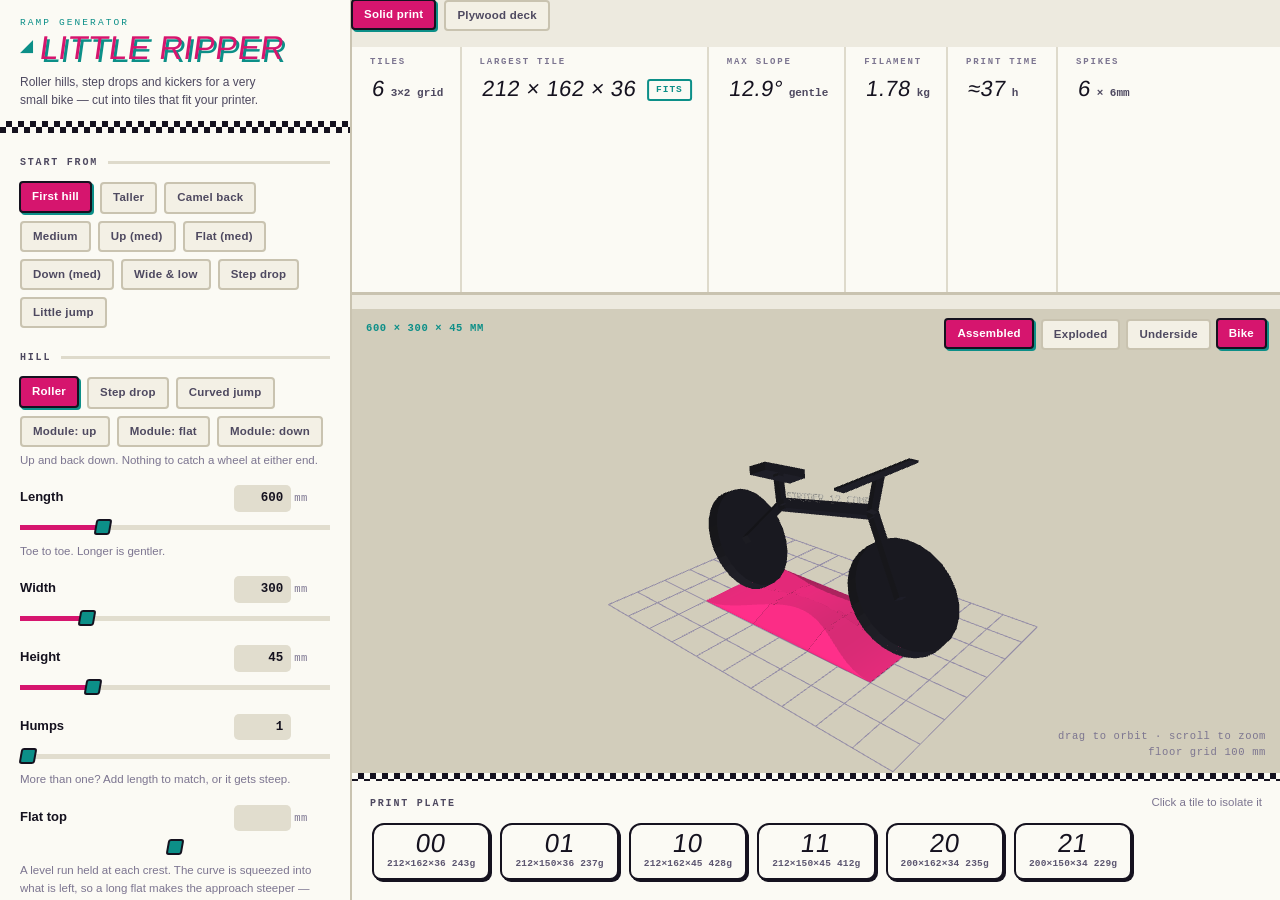
==== commit c9fbd16c: "Every plate in one Bambu project The plates came out as one 3MF each in a zip, because Bambu's multi" ====
--- a/docs/index.html
+++ b/docs/index.html
@@ -2213,10 +2213,13 @@
 //  the size of binary STL -- which is why entries are deflated rather than
 //  stored, and why vertices are welded first.
 //
-//  Plates are NOT part of the 3MF spec; multi-plate projects are a Bambu
-//  extension with an undocumented schema. So instead of guessing at that, each
-//  plate is written as its own plain 3MF with the parts already arranged inside
-//  the bed. Same outcome, using only the part of the format that is specified.
+//  Plates are not part of the 3MF spec. Two outputs, then:
+//
+//    build3mf()      a plain 3MF -- one per plate, parts arranged in the bed.
+//                    Only uses what the spec defines, so any slicer takes it.
+//    bambuProject()  every plate in one file, via Metadata/model_settings.config.
+//                    That schema was read off a project Bambu Studio saved from
+//                    these files rather than guessed at.
 //
 //  Runs in node (module.exports) and in the browser (window.BikeRamp3MF).
 // ---------------------------------------------------------------------------
@@ -2445,7 +2448,78 @@
     ]);
   }
 
-  var api = { build3mf: build3mf, modelXml: modelXml, pack: pack, weld: weld };
+
+  // ------------------------------------------------- Bambu project (3mf) ---
+  // A Bambu project is a 3MF plus Metadata/model_settings.config, which names
+  // the objects and says which plate each one belongs to. The schema here was
+  // read off a project Bambu Studio saved from these files, not guessed.
+  //
+  // Studio lays plates out in a grid in world coordinates -- measured at a
+  // 307 mm stride, three across, rows running in -y, on a 256 mm bed. That
+  // stride is the one empirical constant; the plate assignment below is
+  // explicit, so it is what Studio actually reads.
+  var PLATE_COLS = 3;
+  function plateOrigin(n, bed) {
+    var stride = bed + 57, col = n % PLATE_COLS, row = Math.floor(n / PLATE_COLS);
+    return [col * stride, -row * stride];
+  }
+
+  function modelSettings(plates) {
+    var out = ['<?xml version="1.0" encoding="UTF-8"?>\n<config>\n'], id = 1;
+    var ids = [];
+    plates.forEach(function (pl) {
+      var row = [];
+      pl.forEach(function (o) {
+        out.push('  <object id="' + id + '">\n' +
+                 '    <metadata key="name" value="' + esc(o.name) + '"/>\n' +
+                 '    <metadata key="extruder" value="1"/>\n' +
+                 '    <part id="1" subtype="normal_part">\n' +
+                 '      <metadata key="name" value="' + esc(o.name) + '"/>\n' +
+                 '      <metadata key="matrix" value="1 0 0 0 0 1 0 0 0 0 1 0 0 0 0 1"/>\n' +
+                 '    </part>\n  </object>\n');
+        row.push(id); id++;
+      });
+      ids.push(row);
+    });
+    ids.forEach(function (row, n) {
+      out.push('  <plate>\n    <metadata key="plater_id" value="' + (n + 1) + '"/>\n' +
+               '    <metadata key="plater_name" value=""/>\n' +
+               '    <metadata key="locked" value="false"/>\n');
+      row.forEach(function (oid) {
+        out.push('    <model_instance>\n' +
+                 '      <metadata key="object_id" value="' + oid + '"/>\n' +
+                 '      <metadata key="instance_id" value="0"/>\n' +
+                 '    </model_instance>\n');
+      });
+      out.push('  </plate>\n');
+    });
+    out.push('</config>\n');
+    return out.join('');
+  }
+
+  // plates: [[{name, tris, at:[x,y], rot}], ...]
+  function bambuProject(plates, bed) {
+    var flat = [], n = 0;
+    plates.forEach(function (pl, pi) {
+      var org = plateOrigin(pi, bed);
+      pl.forEach(function (o) {
+        flat.push({ name: o.name, tris: o.tris, rot: o.rot,
+                    at: [org[0] + o.at[0], org[1] + o.at[1], 0] });
+      });
+      n += pl.length;
+    });
+    var enc = new TextEncoder();
+    return zipDeflated([
+      { name: '[Content_Types].xml', data: enc.encode(CONTENT_TYPES) },
+      { name: '_rels/.rels', data: enc.encode(RELS) },
+      { name: '3D/3dmodel.model', data: enc.encode(modelXml(flat)) },
+      { name: 'Metadata/model_settings.config',
+        data: enc.encode(modelSettings(plates)) }
+    ]);
+  }
+
+  var api = { build3mf: build3mf, modelXml: modelXml, pack: pack, weld: weld,
+              bambuProject: bambuProject };
   if (typeof module === 'object' && module.exports) module.exports = api;
   else root.BikeRamp3MF = api;
 })(this);
@@ -3517,16 +3591,21 @@
     d1.type = 'button';
     d1.innerHTML = 'Download all tiles <span class="k">.zip</span>';
     d1.addEventListener('click', downloadZip);
-    var d3 = el('button', 'btn primary');
+    var d0 = el('button', 'btn primary');
+    d0.type = 'button';
+    d0.innerHTML = 'Download project <span class="k">.3mf</span>';
+    d0.title = 'Every plate in one Bambu Studio project';
+    d0.addEventListener('click', downloadProject);
+    var d3 = el('button', 'btn');
     d3.type = 'button';
-    d3.innerHTML = 'Download plates <span class="k">.3mf</span>';
-    d3.title = 'One 3MF per plate, parts already arranged on the bed';
+    d3.innerHTML = 'Plates separately <span class="k">.zip</span>';
+    d3.title = 'One plain 3MF per plate, for other slicers';
     d3.addEventListener('click', downloadPlates);
     var d2 = el('button', 'btn');
     d2.type = 'button';
     d2.innerHTML = 'Download OpenSCAD source <span class="k">.scad</span>';
     d2.addEventListener('click', downloadScad);
-    ag.appendChild(d3); ag.appendChild(d1); ag.appendChild(d2);
+    ag.appendChild(d0); ag.appendChild(d3); ag.appendChild(d1); ag.appendChild(d2);
     host.appendChild(ag);
 
     var f = el('p', 'foot');
@@ -3795,15 +3874,32 @@
   // One plain 3MF per plate, parts already arranged inside the bed. Multi-plate
   // projects are a Bambu extension with no published schema, so this stays
   // inside the part of the format that is actually specified.
+  function packedPlates() {
+    var parts = printableParts();
+    return TMF.pack(parts, state.bedX, state.bedY, 6).map(function (pl) {
+      return pl.items.map(function (it) {
+        return { name: it.part.name, tris: it.part.tris, rot: it.rot,
+                 at: [it.at[0] + (it.rot ? it.part.size[1] : 0), it.at[1]] };
+      });
+    });
+  }
+
+  // Every plate in one Bambu project, which is what you actually want to open.
+  function downloadProject() {
+    var plates = packedPlates();
+    TMF.bambuProject(plates, state.bedX).then(function (buf) {
+      save(new Blob([buf], { type: 'model/3mf' }), slug() + '.3mf');
+    });
+  }
+
+  // One plain 3MF per plate, for slicers that are not Bambu Studio.
   function downloadPlates() {
-    var parts = printableParts();
-    var plates = TMF.pack(parts, state.bedX, state.bedY, 6);
-    var jobs = plates.map(function (pl, n) {
-      var objs = pl.items.map(function (it) {
-        return { name: it.part.name, tris: it.part.tris, rot: it.rot,
-                 at: [it.at[0] + (it.rot ? it.part.size[1] : 0), it.at[1], 0] };
-      });
-      return TMF.build3mf(objs).then(function (buf) {
+    var plates = packedPlates();
+    var jobs = plates.map(function (objs, n) {
+      return TMF.build3mf(objs.map(function (o) {
+        return { name: o.name, tris: o.tris, rot: o.rot,
+                 at: [o.at[0], o.at[1], 0] };
+      })).then(function (buf) {
         return { name: 'plate_' + (n + 1) + '_of_' + plates.length + '.3mf',
                  data: buf };
       });
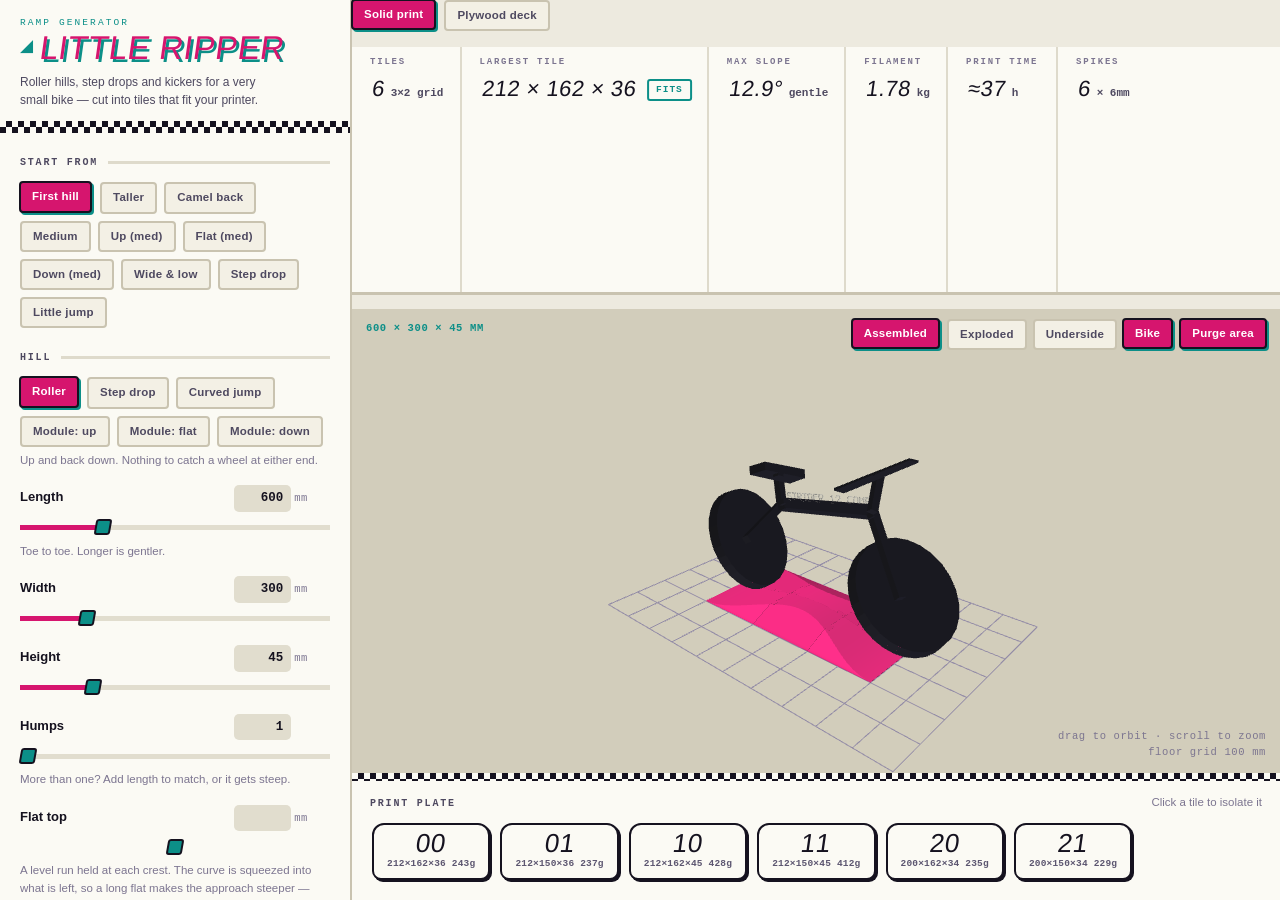
==== commit ec0b7182: "Keep plates clear of the wipe patch and the purge tower Parts were being packed from exactly (0,0), " ====
--- a/docs/index.html
+++ b/docs/index.html
@@ -384,6 +384,7 @@
         <button class="chip" type="button" data-mode="exploded" aria-pressed="false">Exploded</button>
         <button class="chip" type="button" data-mode="underside" aria-pressed="false">Underside</button>
         <button class="chip" type="button" id="bike-toggle" aria-pressed="true">Bike</button>
+        <button class="chip" type="button" id="tower-toggle" aria-pressed="true" title="Keep the purge / flow-calibration square clear on every plate">Purge area</button>
       </div>
       <div class="vp-br">drag to orbit &middot; scroll to zoom<br>floor grid 100 mm</div>
     </div>
@@ -2301,8 +2302,33 @@
   // ------------------------------------------------------------- packing ---
   // Shelf packing, tallest first, with a 90-degree turn allowed. Good enough
   // for parts that are mostly long thin bars, and it never overlaps.
-  function pack(parts, bedX, bedY, gap) {
-    var g = gap == null ? 6 : gap;
+  // `avoid` is a list of [x0,y0,x1,y1] keep-outs in bed coordinates: the X1C's
+  // 18 x 28 mm front-left exclusion, and the prime tower if one is reserved.
+  function pack(parts, bedX, bedY, gap, avoid) {
+    var g = gap == null ? 6 : gap, keep = avoid || [];
+    function clashes(x, y, w, h) {
+      for (var i = 0; i < keep.length; i++) {
+        var k = keep[i];
+        if (x < k[2] && k[0] < x + w && y < k[3] && k[1] < y + h) return k;
+      }
+      return null;
+    }
+    // Leftmost x at a given y that clears every keep-out, or null. Sliding
+    // right is not always possible -- a 242 mm part cannot get past an 18 mm
+    // corner on a 250 mm bed -- so callers step the row up instead.
+    function slotAt(y, w, h) {
+      var x = 0, k = clashes(x, y, w, h), guard = 0;
+      while (k && guard++ < 8) { x = k[2] + g; k = clashes(x, y, w, h); }
+      return (k || x + w > bedX + 1e-9) ? null : x;
+    }
+    // Row heights a keep-out pushes us above, lowest first.
+    function ledges(from) {
+      var ys = [from], i;
+      for (i = 0; i < keep.length; i++)
+        if (keep[i][3] + g > from) ys.push(keep[i][3] + g);
+      ys.sort(function (a, b) { return a - b; });
+      return ys;
+    }
     // bedX/bedY are the usable area already, so a part only has to fit the bed
     // itself -- the gap goes BETWEEN parts, not around the outside.
     var items = parts.map(function (p, i) {
@@ -2331,8 +2357,11 @@
         for (ri = 0; ri < plates[pi].rows.length && !placed; ri++)
           for (t = 0; t < tries.length && !placed; t++) {
             var row = plates[pi].rows[ri], w = tries[t][0], h = tries[t][1];
-            if (row.x + w > bedX + 1e-9) continue;
             if (h > row.h + 1e-9) continue;          // must fit the row as built
+            var x = row.x, k = clashes(x, row.y, w, h), guard = 0;
+            while (k && guard++ < 8) { x = k[2] + g; k = clashes(x, row.y, w, h); }
+            if (k || x + w > bedX + 1e-9) continue;
+            row.x = x;
             put(it, plates[pi], row, w, h, tries[t][2]);
             placed = true;
           }
@@ -2340,22 +2369,36 @@
       for (pi = 0; pi < plates.length && !placed; pi++)
         for (t = 0; t < tries.length && !placed; t++) {
           var pl = plates[pi], w2 = tries[t][0], h2 = tries[t][1];
-          if (w2 > bedX + 1e-9 || pl.y + h2 > bedY + 1e-9) continue;
-          var nr = { x: 0, y: pl.y, h: h2 };
+          if (w2 > bedX + 1e-9) continue;
+          var ys = ledges(pl.y), yi, y2 = null, x2 = null;
+          for (yi = 0; yi < ys.length && x2 === null; yi++) {
+            if (ys[yi] + h2 > bedY + 1e-9) continue;
+            x2 = slotAt(ys[yi], w2, h2);
+            if (x2 !== null) y2 = ys[yi];
+          }
+          if (x2 === null) continue;
+          var nr = { x: x2, y: y2, h: h2 };
           pl.rows.push(nr);
           put(it, pl, nr, w2, h2, tries[t][2]);
-          pl.y += h2 + g;
+          pl.y = y2 + h2 + g;
           placed = true;
         }
 
       for (t = 0; t < tries.length && !placed; t++) {
         var w3 = tries[t][0], h3 = tries[t][1];
         if (w3 > bedX + 1e-9 || h3 > bedY + 1e-9) continue;
+        var ys3 = ledges(0), yj, y3 = null, x3 = null;
+        for (yj = 0; yj < ys3.length && x3 === null; yj++) {
+          if (ys3[yj] + h3 > bedY + 1e-9) continue;
+          x3 = slotAt(ys3[yj], w3, h3);
+          if (x3 !== null) y3 = ys3[yj];
+        }
+        if (x3 === null) continue;
         var np = { rows: [], y: 0, items: [] };
-        var r0 = { x: 0, y: 0, h: h3 };
+        var r0 = { x: x3, y: y3, h: h3 };
         np.rows.push(r0); plates.push(np);
         put(it, np, r0, w3, h3, tries[t][2]);
-        np.y = h3 + g;
+        np.y = y3 + h3 + g;
         placed = true;
       }
 
@@ -2582,11 +2625,16 @@
   // estimate differ between machines, and it is meant to be corrected from a
   // real slice.
   var BED_MARGIN = 6;
+  // Bambu machines keep an 18 x 28 mm patch at the front-left corner for the
+  // nozzle wipe, and reserve a square for the purge / calibration tower. Both
+  // read from a project Bambu Studio saved, not estimated.
+  var BAMBU_EXCLUDE = [[0, 0, 18, 28]];
+  var TOWER = [165, 211.6, 200, 246.6];
   var PRINTERS = [
-    { name:'Bambu Lab X1C / X1E / P1S / P1P', x:256, y:256, flow:11 },
-    { name:'Bambu Lab A1',                    x:256, y:256, flow:9 },
-    { name:'Bambu Lab A1 mini',               x:180, y:180, flow:9 },
-    { name:'Bambu Lab H2S',                   x:340, y:320, flow:12 },
+    { name:'Bambu Lab X1C / X1E / P1S / P1P', exclude:BAMBU_EXCLUDE, x:256, y:256, flow:11 },
+    { name:'Bambu Lab A1', exclude:BAMBU_EXCLUDE,                    x:256, y:256, flow:9 },
+    { name:'Bambu Lab A1 mini', exclude:BAMBU_EXCLUDE,               x:180, y:180, flow:9 },
+    { name:'Bambu Lab H2S', exclude:BAMBU_EXCLUDE,                   x:340, y:320, flow:12 },
     { name:'Bambu Lab H2D / H2D Pro',         x:325, y:320, flow:12,
       note:'H2D figures are the single-nozzle printable area. The headline ' +
            '350 mm width only applies with both nozzles loaded with the same ' +
@@ -2609,6 +2657,7 @@
     spikeLen: 6, infill: 0.25, ams: false, mode: 'assembled', isolate: null,
     build: 'solid',                 // 'solid' | 'deck'
     bike: true,                     // scale reference in the viewport
+    reserveTower: true,             // leave the purge/calibration square free
     colours: ['#FF2E88', '#25E3D8', '#FFE14D', '#1A1728'],
     paint: 0
   });
@@ -3874,9 +3923,23 @@
   // One plain 3MF per plate, parts already arranged inside the bed. Multi-plate
   // projects are a Bambu extension with no published schema, so this stays
   // inside the part of the format that is actually specified.
+  // The printer is identified by its bed size, the same way syncPrinter does it,
+  // so a custom bed simply gets no keep-outs.
+  function keepOuts() {
+    var hit = null;
+    PRINTERS.forEach(function (pr) {
+      if (!hit && pr.x - BED_MARGIN === state.bedX && pr.y - BED_MARGIN === state.bedY)
+        hit = pr;
+    });
+    if (!hit || !hit.exclude) return [];
+    var out = hit.exclude.slice();
+    if (state.reserveTower) out.push(TOWER);
+    return out;
+  }
+
   function packedPlates() {
     var parts = printableParts();
-    return TMF.pack(parts, state.bedX, state.bedY, 6).map(function (pl) {
+    return TMF.pack(parts, state.bedX, state.bedY, 6, keepOuts()).map(function (pl) {
       return pl.items.map(function (it) {
         return { name: it.part.name, tris: it.part.tris, rot: it.rot,
                  at: [it.at[0] + (it.rot ? it.part.size[1] : 0), it.at[1]] };
@@ -3987,6 +4050,11 @@
         'The controls and downloads still work.</p>';
       return;
     }
+    var tt = $('#tower-toggle');
+    if (tt) tt.addEventListener('click', function () {
+      state.reserveTower = !state.reserveTower;
+      tt.setAttribute('aria-pressed', String(state.reserveTower));
+    });
     var bt = $('#bike-toggle');
     if (bt) bt.addEventListener('click', function () {
       state.bike = !state.bike;
